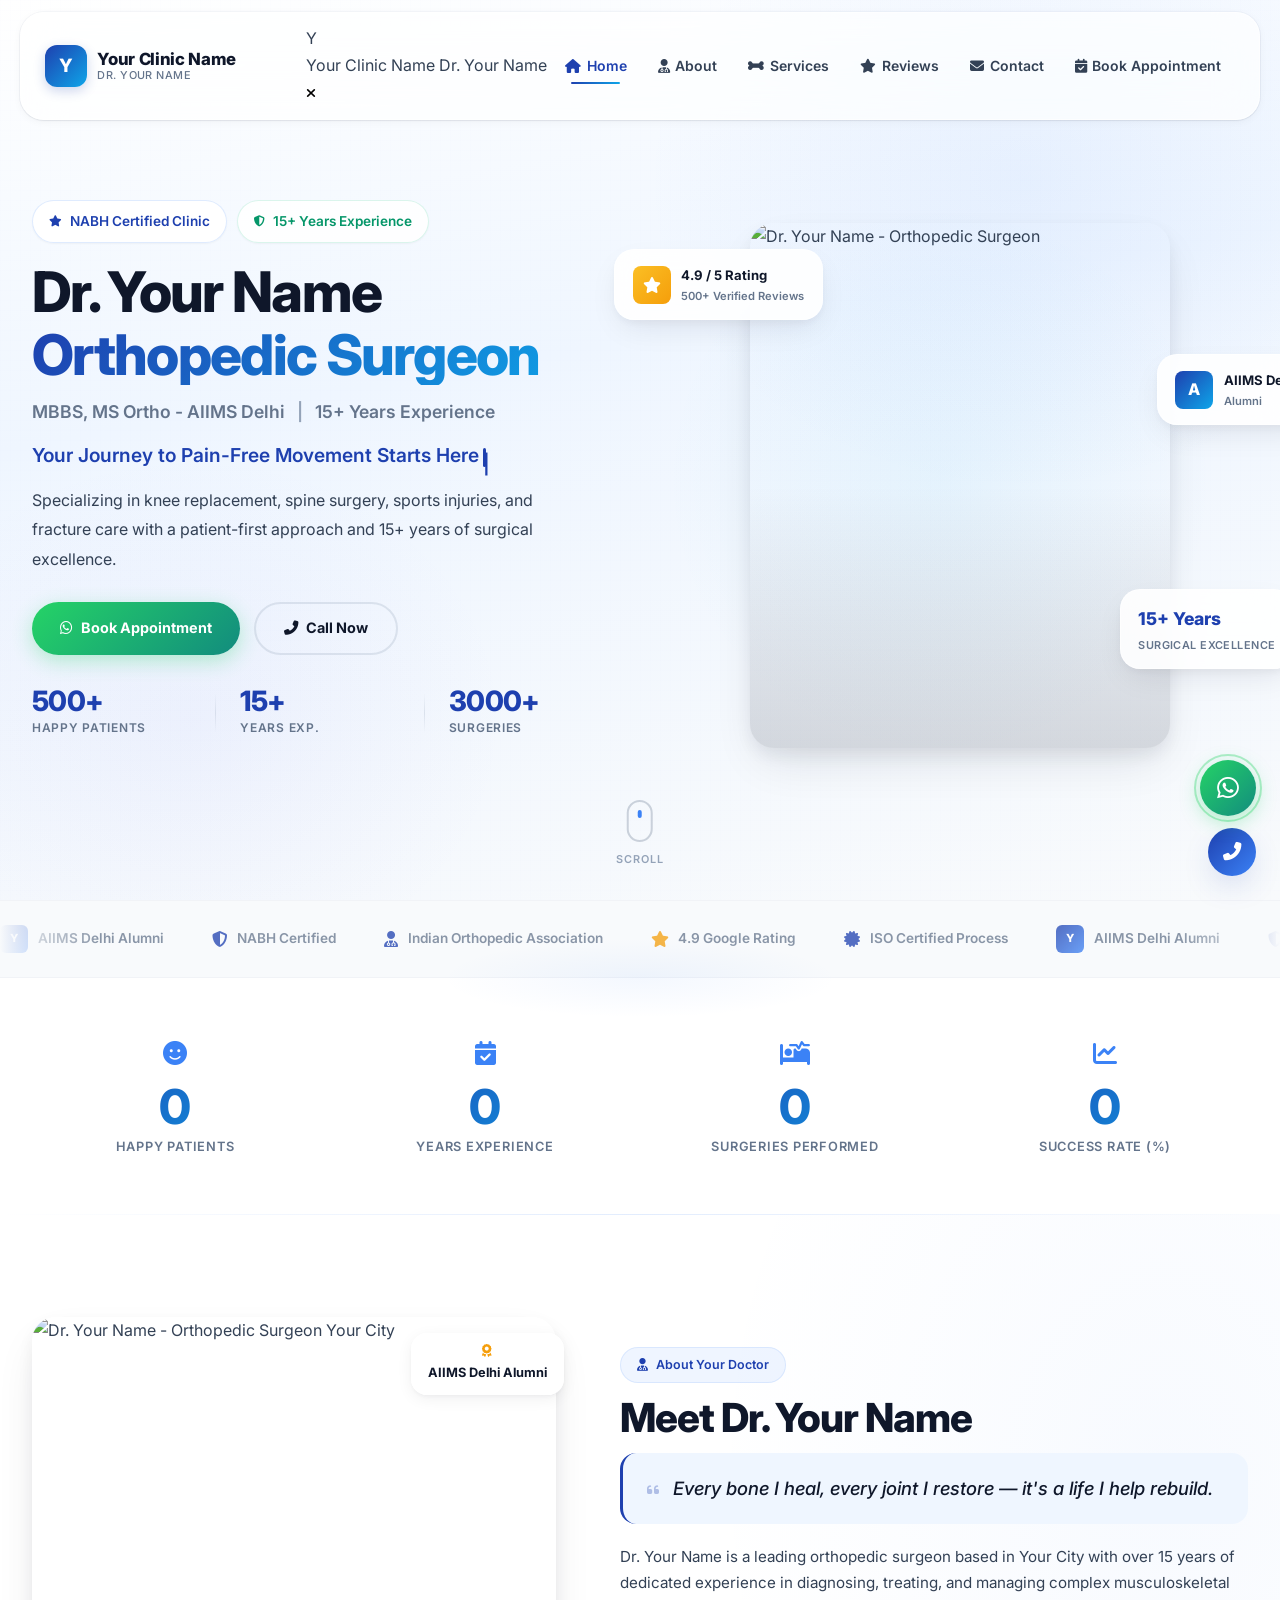
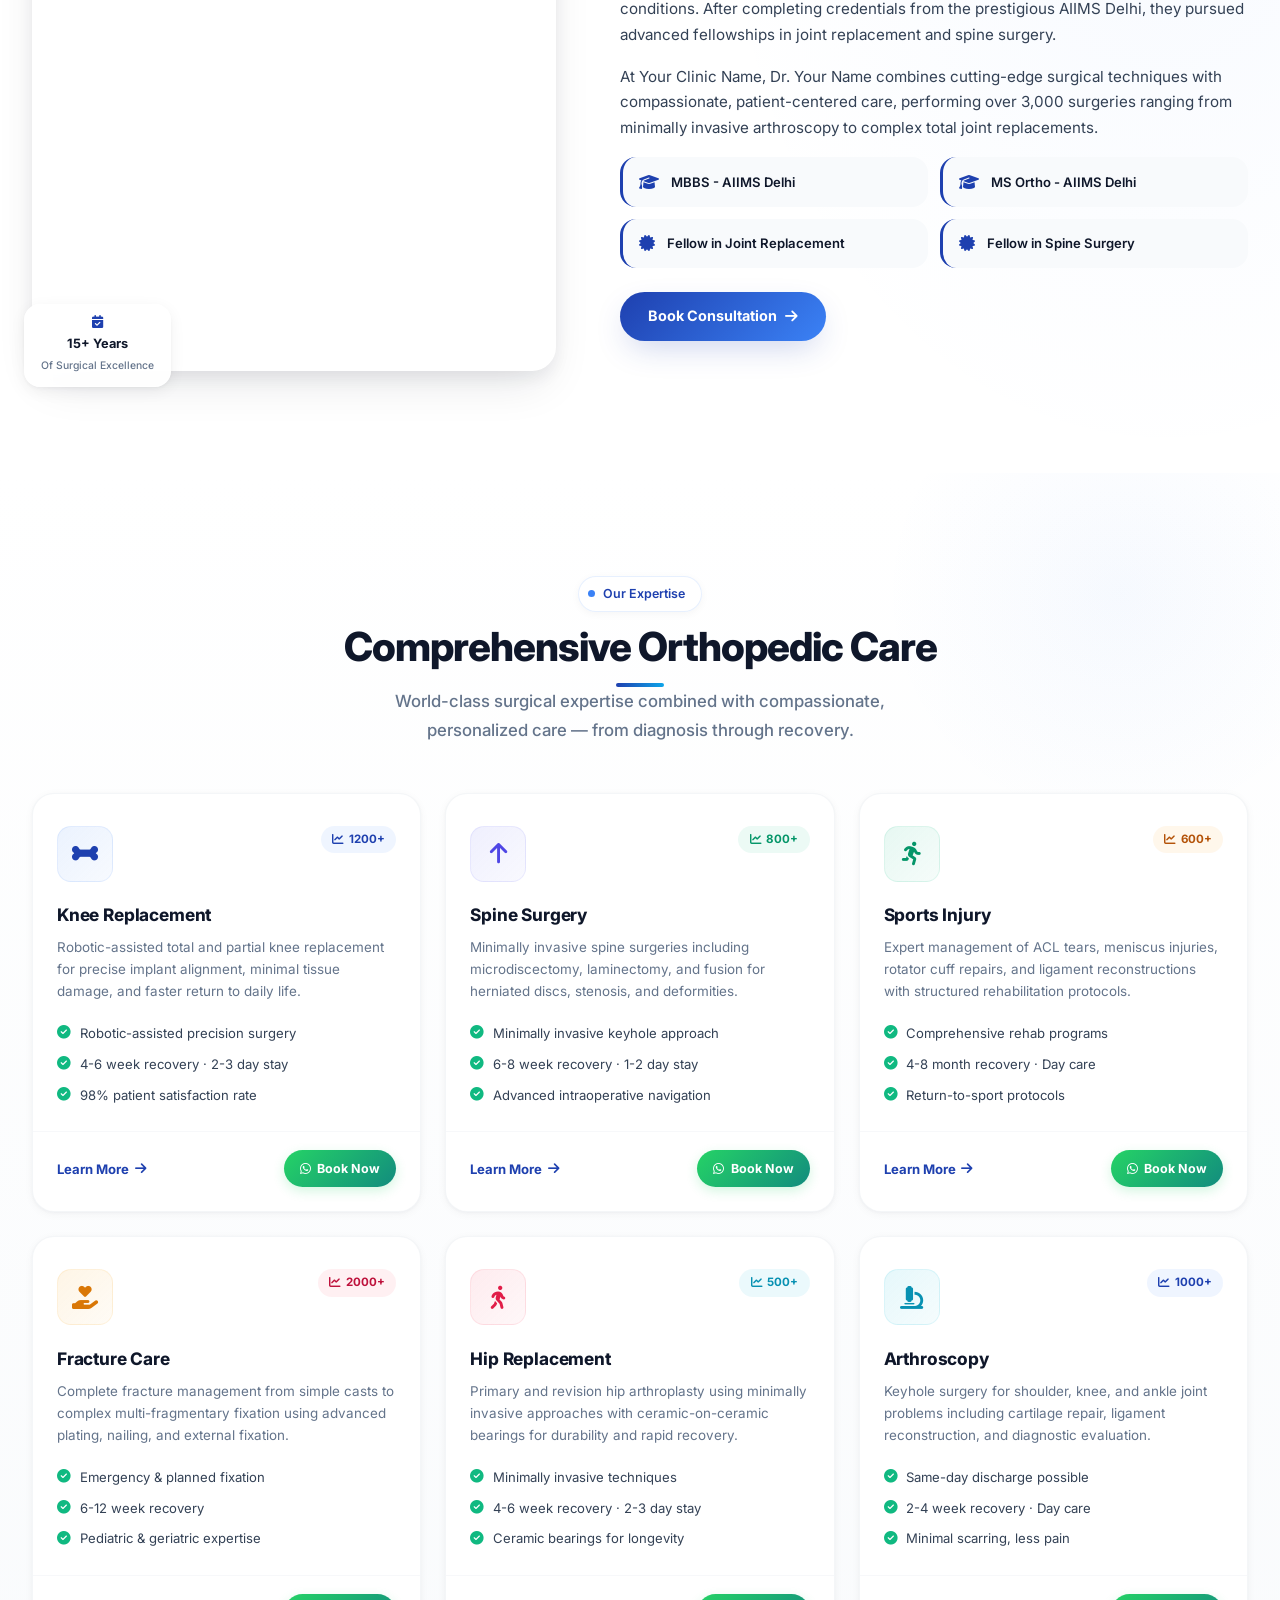
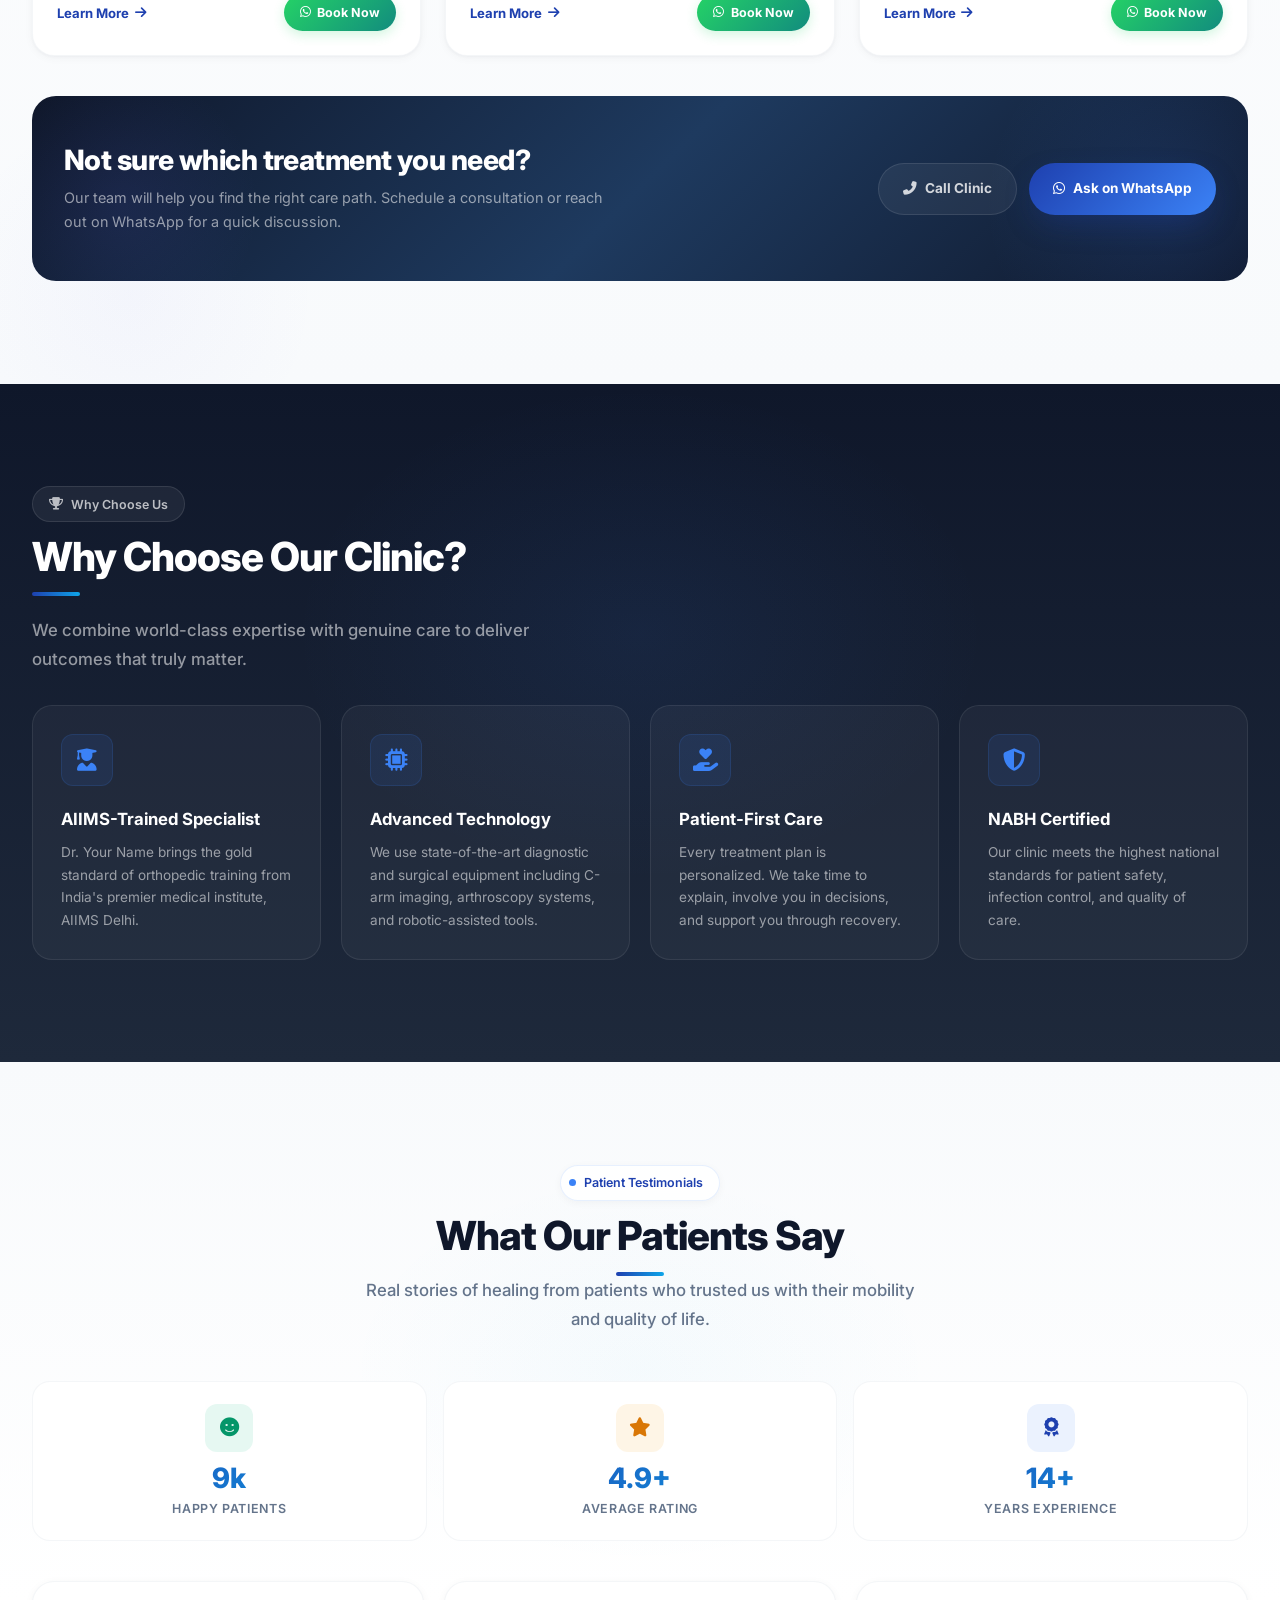
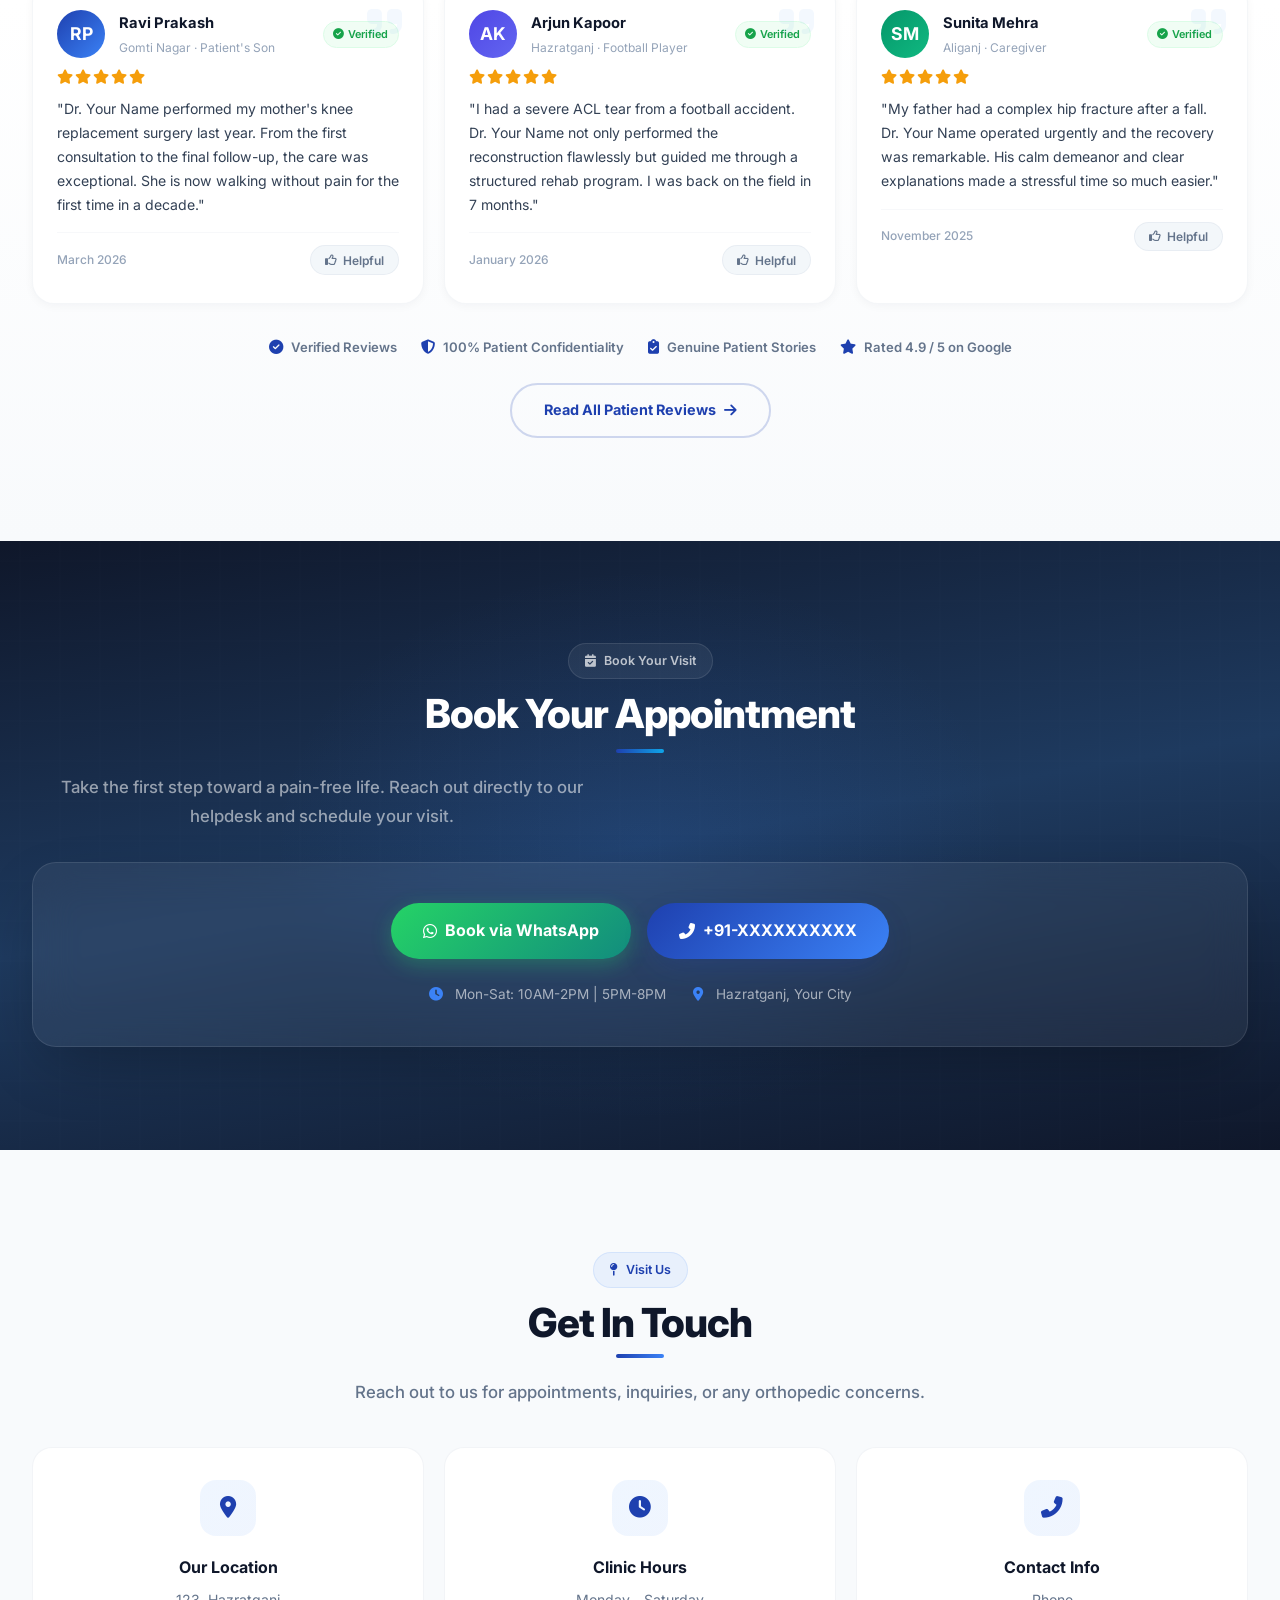
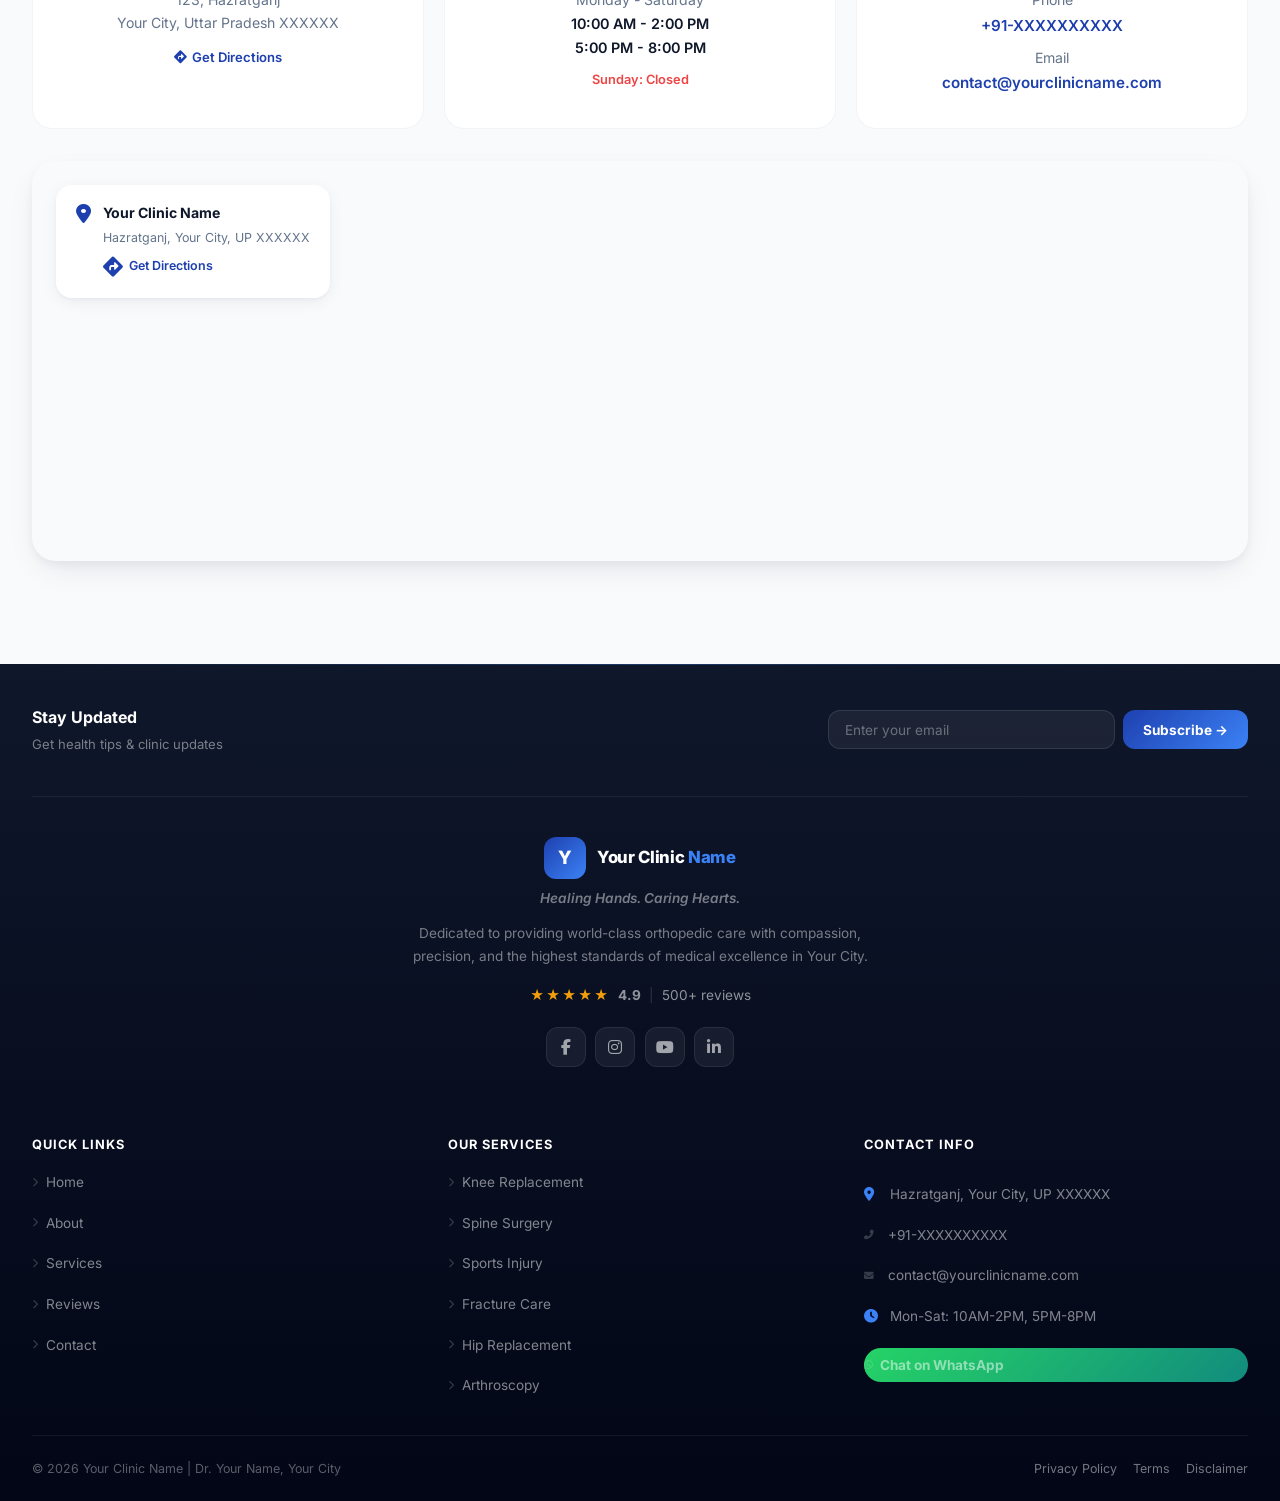
==== html/index.html @ daf0ebf7 "first commit" ====
<!DOCTYPE html>
<html lang="en">
<head>
  <meta charset="UTF-8">
  <meta name="viewport" content="width=device-width, initial-scale=1.0">
  <meta http-equiv="X-UA-Compatible" content="IE=edge">
  <title>Dr. Your Name - Best Orthopedic Surgeon in Your City | Your Clinic Name</title>
  <meta name="description" content="Dr. Your Name, 15+ years experienced Orthopedic Surgeon at Your Clinic Name, Your City. Expert in Knee Replacement, Spine Surgery, Sports Injury &amp; Fracture Care.">
  <meta name="keywords" content="orthopedic surgeon Your City, knee replacement Your City, spine surgery Your City, Dr. Your Name, Your Clinic Name, best orthopedic doctor Your City">
  <meta name="geo.region" content="IN">
  <meta name="geo.placename" content="Your City">
  <meta name="theme-color" content="#1e40af">
  <link rel="canonical" href="https://yourclinicname.com">

  <meta property="og:title" content="Dr. Your Name - Best Orthopedic Surgeon in Your City | Your Clinic Name">
  <meta property="og:description" content="Expert orthopedic care with 15+ years experience. Knee Replacement, Spine Surgery &amp; Sports Injury treatment.">
  <meta property="og:type" content="website">
  <meta property="og:url" content="https://yourclinicname.com">
  <meta property="og:site_name" content="Your Clinic Name">

  <!-- Fonts -->
  <link rel="preconnect" href="https://fonts.googleapis.com">
  <link rel="preconnect" href="https://fonts.gstatic.com" crossorigin>
  <link href="https://fonts.googleapis.com/css2?family=Inter:wght@300;400;500;600;700;800;900&family=Playfair+Display:ital,wght@0,400;0,500;0,600;0,700;1,400&display=swap" rel="stylesheet">

  <!-- Icons -->
  <link rel="stylesheet" href="https://cdnjs.cloudflare.com/ajax/libs/font-awesome/6.5.1/css/all.min.css">

  <!-- Stylesheets -->
  <link rel="stylesheet" href="../css/style.css">
  <link rel="stylesheet" href="../css/cta-bar.css">
  <link rel="stylesheet" href="../css/premium-sections.css">

  <!-- Structured Data -->
  <script type="application/ld+json">
  {
    "@context": "https://schema.org",
    "@type": "MedicalClinic",
    "name": "Your Clinic Name",
    "description": "Premium orthopedic care clinic in Your City specializing in knee replacement, spine surgery, sports injury, and fracture care.",
    "url": "https://yourclinicname.com",
    "telephone": "+91-XXXXXXXXXX",
    "email": "contact@yourclinicname.com",
    "address": {
      "@type": "PostalAddress",
      "streetAddress": "123, Hazratganj",
      "addressLocality": "Your City",
      "addressRegion": "Your State",
      "postalCode": "XXXXXX",
      "addressCountry": "IN"
    },
    "geo": {
      "@type": "GeoCoordinates",
      "latitude": 26.8467,
      "longitude": 80.9462
    },
    "openingHoursSpecification": [
      { "@type": "OpeningHoursSpecification", "dayOfWeek": ["Monday","Tuesday","Wednesday","Thursday","Friday","Saturday"], "opens": "10:00", "closes": "14:00" },
      { "@type": "OpeningHoursSpecification", "dayOfWeek": ["Monday","Tuesday","Wednesday","Thursday","Friday","Saturday"], "opens": "17:00", "closes": "20:00" }
    ],
    "medicalSpecialty": "Orthopedic",
    "founder": {
      "@type": "Person", "name": "Dr. Your Name", "honorificPrefix": "Dr.",
      "medicalSpecialty": "Orthopedic Surgery", "alumniOf": "AIIMS Delhi",
      "hasCredential": ["MBBS","MS Ortho"]
    },
    "aggregateRating": {
      "@type": "AggregateRating", "ratingValue": "4.9", "ratingCount": "500", "bestRating": "5"
    },
    "priceRange": "\u20b9\u20b9"
  }
  </script>
</head>
<body>

  <!-- Nav Overlay -->
  <div class="nav-overlay" id="navOverlay"></div>

  <!-- ===== NAVBAR ===== -->
  <nav class="navbar" id="navbar">
    <div class="navbar-inner">
      <a href="#hero" class="navbar-brand" id="navbar-brand">
        <div class="brand-icon">Y</div>
        <div class="brand-text">
          Your Clinic Name
          <span class="brand-subtitle">Dr. Your Name</span>
        </div>
      </a>

      <button class="nav-toggle" id="navToggle" type="button" aria-label="Toggle navigation" aria-controls="navLinks" aria-expanded="false">
        <span></span>
        <span></span>
        <span></span>
      </button>

      <ul class="nav-links" id="navLinks" aria-label="Primary navigation">
        <li class="nav-menu-header">
          <div class="nav-menu-brand">
            <div class="nav-menu-icon">Y</div>
            <div class="nav-menu-text">
              <span class="nav-menu-title">Your Clinic Name</span>
              <span class="nav-menu-subtitle">Dr. Your Name</span>
            </div>
          </div>
          <button class="nav-menu-close" aria-label="Close menu">
            <i class="fas fa-xmark"></i>
          </button>
        </li>
        <li><a href="#hero" class="nav-link active" id="nav-home"><i class="fas fa-house"></i> Home</a></li>
        <li><a href="#about" class="nav-link" id="nav-about"><i class="fas fa-user-md"></i> About</a></li>
        <li><a href="#services" class="nav-link" id="nav-services"><i class="fas fa-bone"></i> Services</a></li>
        <li><a href="#reviews" class="nav-link" id="nav-reviews"><i class="fas fa-star"></i> Reviews</a></li>
        <li><a href="#contact" class="nav-link" id="nav-contact"><i class="fas fa-envelope"></i> Contact</a></li>
        <li class="nav-menu-cta-wrap">
          <a href="#appointment" class="nav-cta" id="nav-book">
            <i class="fas fa-calendar-check"></i> Book Appointment
          </a>
        </li>
      </ul>
    </div>
  </nav>

  <!-- ===== HERO SECTION ===== -->
  <section class="hero" id="hero">
    <!-- Background Effects -->
    <div class="hero-bg-effects">
      <div class="hero-gradient-orb hero-gradient-orb-1"></div>
      <div class="hero-gradient-orb hero-gradient-orb-2"></div>
      <div class="hero-gradient-orb hero-gradient-orb-3"></div>
      <div class="hero-grid-pattern"></div>
    </div>

    <div class="container hero-container">
      <div class="hero-grid">
        <!-- Left Content -->
        <div class="hero-content">
          <div class="hero-badges">
            <div class="hero-badge" id="hero-badge-cert">
              <i class="fas fa-star"></i>
              <span>NABH Certified Clinic</span>
            </div>
            <div class="hero-badge hero-badge-green" id="hero-badge-exp">
              <i class="fas fa-shield-alt"></i>
              <span>15+ Years Experience</span>
            </div>
          </div>

          <h1 class="hero-title">
            Dr. Your Name
            <span class="hero-title-gradient">Orthopedic Surgeon</span>
          </h1>

          <p class="hero-credentials">MBBS, MS Ortho - AIIMS Delhi <span class="hero-sep">|</span> 15+ Years Experience</p>

          <p class="hero-tagline">
            <span id="typingText"></span><span class="cursor">|</span>
          </p>

          <p class="hero-description">
            Specializing in knee replacement, spine surgery, sports injuries, and fracture care with a patient-first approach and 15+ years of surgical excellence.
          </p>

          <div class="hero-buttons">
            <a href="https://wa.me/91XXXXXXXXXX?text=Hello%20Doctor%2C%20I%20want%20to%20book%20an%20appointment" target="_blank" rel="noopener" class="btn btn-whatsapp" id="hero-cta-whatsapp">
              <i class="fab fa-whatsapp"></i> Book Appointment
            </a>
            <a href="tel:+91XXXXXXXXXX" class="btn btn-outline" id="hero-cta-call">
              <i class="fas fa-phone-alt"></i> Call Now
            </a>
          </div>

          <div class="hero-stats">
            <div class="hero-stat">
              <div class="hero-stat-number">500+</div>
              <div class="hero-stat-label">Happy Patients</div>
            </div>
            <div class="hero-stat-divider"></div>
            <div class="hero-stat">
              <div class="hero-stat-number">15+</div>
              <div class="hero-stat-label">Years Exp.</div>
            </div>
            <div class="hero-stat-divider"></div>
            <div class="hero-stat">
              <div class="hero-stat-number">3000+</div>
              <div class="hero-stat-label">Surgeries</div>
            </div>
          </div>
        </div>

        <!-- Right Image -->
        <div class="hero-image">
          <!-- Floating Cards -->
          <div class="hero-float-card hero-float-rating animate-float-slow" style="animation-delay: -2s;">
            <div class="hero-float-icon hero-float-icon-amber">
              <i class="fas fa-star"></i>
            </div>
            <div>
              <div class="hero-float-title">4.9 / 5 Rating</div>
              <div class="hero-float-subtitle">500+ Verified Reviews</div>
            </div>
          </div>

          <div class="hero-float-card hero-float-experience animate-float-slow" style="animation-delay: -4s;">
            <div class="hero-float-exp-number">15+ Years</div>
            <div class="hero-float-exp-label">Surgical Excellence</div>
          </div>

          <div class="hero-float-card hero-float-alumni animate-float-slow" style="animation-delay: -6s;">
            <div class="hero-float-icon hero-float-icon-blue">A</div>
            <div>
              <div class="hero-float-title">AIIMS Delhi</div>
              <div class="hero-float-subtitle">Alumni</div>
            </div>
          </div>

          <!-- Doctor Image -->
          <div class="hero-image-frame">
            <img src="https://images.unsplash.com/photo-1559839734-2b71ea197ec2?w=450&h=600&fit=crop&crop=face&auto=format" alt="Dr. Your Name - Orthopedic Surgeon" loading="eager">
            <div class="hero-image-overlay"></div>
          </div>
        </div>
      </div>
    </div>

    <!-- Scroll Indicator -->
    <div class="scroll-indicator">
      <div class="scroll-mouse">
        <div class="scroll-wheel"></div>
      </div>
      <span>Scroll</span>
    </div>
  </section>

  <!-- ===== TRUST BAR ===== -->
  <section class="trust-bar">
    <div class="trust-marquee">
      <div class="trust-track">
        <div class="trust-item"><div class="trust-icon-box">Y</div><span>AIIMS Delhi Alumni</span></div>
        <div class="trust-item"><i class="fas fa-shield-alt trust-icon-blue"></i><span>NABH Certified</span></div>
        <div class="trust-item"><i class="fas fa-user-md trust-icon-blue"></i><span>Indian Orthopedic Association</span></div>
        <div class="trust-item"><i class="fas fa-star trust-icon-amber"></i><span>4.9 Google Rating</span></div>
        <div class="trust-item"><i class="fas fa-certificate trust-icon-blue"></i><span>ISO Certified Process</span></div>
        <!-- Duplicated for seamless loop -->
        <div class="trust-item"><div class="trust-icon-box">Y</div><span>AIIMS Delhi Alumni</span></div>
        <div class="trust-item"><i class="fas fa-shield-alt trust-icon-blue"></i><span>NABH Certified</span></div>
        <div class="trust-item"><i class="fas fa-user-md trust-icon-blue"></i><span>Indian Orthopedic Association</span></div>
        <div class="trust-item"><i class="fas fa-star trust-icon-amber"></i><span>4.9 Google Rating</span></div>
        <div class="trust-item"><i class="fas fa-certificate trust-icon-blue"></i><span>ISO Certified Process</span></div>
      </div>
    </div>
  </section>

  <!-- ===== STATS BAR ===== -->
  <section class="stats-bar">
    <div class="stats-bar-glow"></div>
    <div class="container stats-grid">
      <div class="stat-item" data-delay="0">
        <div class="stat-icon"><i class="fas fa-smile"></i></div>
        <div class="stat-number counter" data-target="500">0</div>
        <div class="stat-label">Happy Patients</div>
      </div>
      <div class="stat-item" data-delay="200">
        <div class="stat-icon"><i class="fas fa-calendar-check"></i></div>
        <div class="stat-number counter" data-target="15">0</div>
        <div class="stat-label">Years Experience</div>
      </div>
      <div class="stat-item" data-delay="400">
        <div class="stat-icon"><i class="fas fa-procedures"></i></div>
        <div class="stat-number counter" data-target="3000">0</div>
        <div class="stat-label">Surgeries Performed</div>
      </div>
      <div class="stat-item" data-delay="600">
        <div class="stat-icon"><i class="fas fa-chart-line"></i></div>
        <div class="stat-number counter" data-target="98">0</div>
        <div class="stat-label">Success Rate (%)</div>
      </div>
    </div>
  </section>

  <!-- ===== ABOUT ===== -->
  <section class="about" id="about">
    <div class="about-top-line"></div>
    <div class="container">
      <div class="about-grid">
        <div class="about-image">
          <div class="about-image-frame">
            <img src="https://images.unsplash.com/photo-1612349317150-e413f6a5b16d?w=450&h=560&fit=crop&crop=face&auto=format" alt="Dr. Your Name - Orthopedic Surgeon Your City" loading="lazy">
          </div>
          <div class="about-badge-years">
            <i class="fas fa-calendar-check"></i> 15+ Years
            <small>Of Surgical Excellence</small>
          </div>
          <div class="about-badge-alumni">
            <i class="fas fa-award"></i> AIIMS Delhi Alumni
          </div>
        </div>

        <div class="about-content">
          <span class="section-tag"><i class="fas fa-user-md"></i> About Your Doctor</span>
          <h2 class="section-title">Meet Dr. Your Name</h2>
          <p class="about-quote">
            <i class="fas fa-quote-left about-quote-icon"></i>
            Every bone I heal, every joint I restore — it's a life I help rebuild.
          </p>
          <p class="about-text">
            Dr. Your Name is a leading orthopedic surgeon based in Your City with over 15 years of dedicated experience in diagnosing, treating, and managing complex musculoskeletal conditions. After completing credentials from the prestigious AIIMS Delhi, they pursued advanced fellowships in joint replacement and spine surgery.
          </p>
          <p class="about-text">
            At Your Clinic Name, Dr. Your Name combines cutting-edge surgical techniques with compassionate, patient-centered care, performing over 3,000 surgeries ranging from minimally invasive arthroscopy to complex total joint replacements.
          </p>

          <div class="credential-grid">
            <div class="credential-card">
              <i class="fas fa-graduation-cap"></i> MBBS - AIIMS Delhi
            </div>
            <div class="credential-card">
              <i class="fas fa-graduation-cap"></i> MS Ortho - AIIMS Delhi
            </div>
            <div class="credential-card">
              <i class="fas fa-certificate"></i> Fellow in Joint Replacement
            </div>
            <div class="credential-card">
              <i class="fas fa-certificate"></i> Fellow in Spine Surgery
            </div>
          </div>

          <a href="#appointment" class="btn btn-primary" id="about-cta">
            Book Consultation <i class="fas fa-arrow-right"></i>
          </a>
        </div>
      </div>
    </div>
  </section>

  <!-- ===== SERVICES ===== -->
  <section class="section-services" id="services">
    <div class="container">
      <div class="section-header">
        <span class="premium-badge">
          <span class="premium-badge-dot"></span>
          <span>Our Expertise</span>
        </span>
        <h2 class="section-title">Comprehensive Orthopedic Care</h2>
        <div class="premium-heading-decor-center"></div>
        <p class="section-subtitle">World-class surgical expertise combined with compassionate, personalized care — from diagnosis through recovery.</p>
      </div>

      <div class="services-grid">

        <!-- Card 1: Knee Replacement -->
        <div class="service-card-premium" id="service-knee">
          <div class="service-card-top">
            <div class="service-icon-wrap gradient-blue">
              <i class="fas fa-bone"></i>
            </div>
            <span class="service-count-badge blue"><i class="fas fa-chart-line"></i> 1200+</span>
          </div>
          <h3 class="service-card-title">Knee Replacement</h3>
          <p class="service-card-desc">Robotic-assisted total and partial knee replacement for precise implant alignment, minimal tissue damage, and faster return to daily life.</p>
          <ul class="service-features">
            <li><i class="fas fa-check-circle"></i> Robotic-assisted precision surgery</li>
            <li><i class="fas fa-check-circle"></i> 4-6 week recovery · 2-3 day stay</li>
            <li><i class="fas fa-check-circle"></i> 98% patient satisfaction rate</li>
          </ul>
          <div class="service-card-actions">
            <a href="#appointment" class="service-learn-more">Learn More <i class="fas fa-arrow-right"></i></a>
            <a href="https://wa.me/91XXXXXXXXXX?text=Hello%20Doctor%2C%20I%20want%20to%20know%20about%20Knee%20Replacement" target="_blank" rel="noopener" class="service-cta"><i class="fab fa-whatsapp"></i> Book Now</a>
          </div>
        </div>

        <!-- Card 2: Spine Surgery -->
        <div class="service-card-premium" id="service-spine">
          <div class="service-card-top">
            <div class="service-icon-wrap gradient-indigo">
              <i class="fas fa-arrow-up"></i>
            </div>
            <span class="service-count-badge emerald"><i class="fas fa-chart-line"></i> 800+</span>
          </div>
          <h3 class="service-card-title">Spine Surgery</h3>
          <p class="service-card-desc">Minimally invasive spine surgeries including microdiscectomy, laminectomy, and fusion for herniated discs, stenosis, and deformities.</p>
          <ul class="service-features">
            <li><i class="fas fa-check-circle"></i> Minimally invasive keyhole approach</li>
            <li><i class="fas fa-check-circle"></i> 6-8 week recovery · 1-2 day stay</li>
            <li><i class="fas fa-check-circle"></i> Advanced intraoperative navigation</li>
          </ul>
          <div class="service-card-actions">
            <a href="#appointment" class="service-learn-more">Learn More <i class="fas fa-arrow-right"></i></a>
            <a href="https://wa.me/91XXXXXXXXXX?text=Hello%20Doctor%2C%20I%20want%20to%20know%20about%20Spine%20Surgery" target="_blank" rel="noopener" class="service-cta"><i class="fab fa-whatsapp"></i> Book Now</a>
          </div>
        </div>

        <!-- Card 3: Sports Injury -->
        <div class="service-card-premium" id="service-sports">
          <div class="service-card-top">
            <div class="service-icon-wrap gradient-emerald">
              <i class="fas fa-running"></i>
            </div>
            <span class="service-count-badge amber"><i class="fas fa-chart-line"></i> 600+</span>
          </div>
          <h3 class="service-card-title">Sports Injury</h3>
          <p class="service-card-desc">Expert management of ACL tears, meniscus injuries, rotator cuff repairs, and ligament reconstructions with structured rehabilitation protocols.</p>
          <ul class="service-features">
            <li><i class="fas fa-check-circle"></i> Comprehensive rehab programs</li>
            <li><i class="fas fa-check-circle"></i> 4-8 month recovery · Day care</li>
            <li><i class="fas fa-check-circle"></i> Return-to-sport protocols</li>
          </ul>
          <div class="service-card-actions">
            <a href="#appointment" class="service-learn-more">Learn More <i class="fas fa-arrow-right"></i></a>
            <a href="https://wa.me/91XXXXXXXXXX?text=Hello%20Doctor%2C%20I%20want%20to%20know%20about%20Sports%20Injury%20treatment" target="_blank" rel="noopener" class="service-cta"><i class="fab fa-whatsapp"></i> Book Now</a>
          </div>
        </div>

        <!-- Card 4: Fracture Care -->
        <div class="service-card-premium" id="service-fracture">
          <div class="service-card-top">
            <div class="service-icon-wrap gradient-amber">
              <i class="fas fa-hand-holding-heart"></i>
            </div>
            <span class="service-count-badge rose"><i class="fas fa-chart-line"></i> 2000+</span>
          </div>
          <h3 class="service-card-title">Fracture Care</h3>
          <p class="service-card-desc">Complete fracture management from simple casts to complex multi-fragmentary fixation using advanced plating, nailing, and external fixation.</p>
          <ul class="service-features">
            <li><i class="fas fa-check-circle"></i> Emergency &amp; planned fixation</li>
            <li><i class="fas fa-check-circle"></i> 6-12 week recovery</li>
            <li><i class="fas fa-check-circle"></i> Pediatric &amp; geriatric expertise</li>
          </ul>
          <div class="service-card-actions">
            <a href="#appointment" class="service-learn-more">Learn More <i class="fas fa-arrow-right"></i></a>
            <a href="https://wa.me/91XXXXXXXXXX?text=Hello%20Doctor%2C%20I%20have%20a%20fracture%20and%20need%20consultation" target="_blank" rel="noopener" class="service-cta"><i class="fab fa-whatsapp"></i> Book Now</a>
          </div>
        </div>

        <!-- Card 5: Hip Replacement -->
        <div class="service-card-premium" id="service-hip">
          <div class="service-card-top">
            <div class="service-icon-wrap gradient-rose">
              <i class="fas fa-walking"></i>
            </div>
            <span class="service-count-badge cyan"><i class="fas fa-chart-line"></i> 500+</span>
          </div>
          <h3 class="service-card-title">Hip Replacement</h3>
          <p class="service-card-desc">Primary and revision hip arthroplasty using minimally invasive approaches with ceramic-on-ceramic bearings for durability and rapid recovery.</p>
          <ul class="service-features">
            <li><i class="fas fa-check-circle"></i> Minimally invasive techniques</li>
            <li><i class="fas fa-check-circle"></i> 4-6 week recovery · 2-3 day stay</li>
            <li><i class="fas fa-check-circle"></i> Ceramic bearings for longevity</li>
          </ul>
          <div class="service-card-actions">
            <a href="#appointment" class="service-learn-more">Learn More <i class="fas fa-arrow-right"></i></a>
            <a href="https://wa.me/91XXXXXXXXXX?text=Hello%20Doctor%2C%20I%20want%20to%20know%20about%20Hip%20Replacement" target="_blank" rel="noopener" class="service-cta"><i class="fab fa-whatsapp"></i> Book Now</a>
          </div>
        </div>

        <!-- Card 6: Arthroscopy -->
        <div class="service-card-premium" id="service-arthroscopy">
          <div class="service-card-top">
            <div class="service-icon-wrap gradient-cyan">
              <i class="fas fa-microscope"></i>
            </div>
            <span class="service-count-badge blue"><i class="fas fa-chart-line"></i> 1000+</span>
          </div>
          <h3 class="service-card-title">Arthroscopy</h3>
          <p class="service-card-desc">Keyhole surgery for shoulder, knee, and ankle joint problems including cartilage repair, ligament reconstruction, and diagnostic evaluation.</p>
          <ul class="service-features">
            <li><i class="fas fa-check-circle"></i> Same-day discharge possible</li>
            <li><i class="fas fa-check-circle"></i> 2-4 week recovery · Day care</li>
            <li><i class="fas fa-check-circle"></i> Minimal scarring, less pain</li>
          </ul>
          <div class="service-card-actions">
            <a href="#appointment" class="service-learn-more">Learn More <i class="fas fa-arrow-right"></i></a>
            <a href="https://wa.me/91XXXXXXXXXX?text=Hello%20Doctor%2C%20I%20want%20to%20know%20about%20Arthroscopy" target="_blank" rel="noopener" class="service-cta"><i class="fab fa-whatsapp"></i> Book Now</a>
          </div>
        </div>
      </div>

      <!-- CTA Banner -->
      <div class="services-cta-banner">
        <div class="cta-banner-inner">
          <div class="cta-banner-text">
            <h3>Not sure which treatment you need?</h3>
            <p>Our team will help you find the right care path. Schedule a consultation or reach out on WhatsApp for a quick discussion.</p>
          </div>
          <div class="cta-banner-btns">
            <a href="tel:+91XXXXXXXXXX" class="cta-banner-btn secondary"><i class="fas fa-phone-alt"></i> Call Clinic</a>
            <a href="https://wa.me/91XXXXXXXXXX?text=Hello%20Doctor%2C%20I%20need%20help%20choosing%20the%20right%20orthopedic%20treatment" target="_blank" rel="noopener" class="cta-banner-btn primary"><i class="fab fa-whatsapp"></i> Ask on WhatsApp</a>
          </div>
        </div>
      </div>
    </div>
  </section>

  <!-- ===== WHY CHOOSE US ===== -->
  <section class="why-choose" id="why-choose">
    <div class="why-choose-bg-1"></div>
    <div class="why-choose-bg-2"></div>
    <div class="container why-choose-container">
      <span class="section-tag section-tag-dark"><i class="fas fa-trophy"></i> Why Choose Us</span>
      <h2 class="section-title section-title-white">Why Choose Our Clinic?</h2>
      <div class="section-divider"></div>
      <p class="section-subtitle section-subtitle-muted">We combine world-class expertise with genuine care to deliver outcomes that truly matter.</p>

      <div class="why-grid">
        <div class="why-card">
          <div class="why-card-icon"><i class="fas fa-user-graduate"></i></div>
          <h3 class="why-card-title">AIIMS-Trained Specialist</h3>
          <p class="why-card-text">Dr. Your Name brings the gold standard of orthopedic training from India's premier medical institute, AIIMS Delhi.</p>
        </div>
        <div class="why-card">
          <div class="why-card-icon"><i class="fas fa-microchip"></i></div>
          <h3 class="why-card-title">Advanced Technology</h3>
          <p class="why-card-text">We use state-of-the-art diagnostic and surgical equipment including C-arm imaging, arthroscopy systems, and robotic-assisted tools.</p>
        </div>
        <div class="why-card">
          <div class="why-card-icon"><i class="fas fa-hand-holding-heart"></i></div>
          <h3 class="why-card-title">Patient-First Care</h3>
          <p class="why-card-text">Every treatment plan is personalized. We take time to explain, involve you in decisions, and support you through recovery.</p>
        </div>
        <div class="why-card">
          <div class="why-card-icon"><i class="fas fa-shield-alt"></i></div>
          <h3 class="why-card-title">NABH Certified</h3>
          <p class="why-card-text">Our clinic meets the highest national standards for patient safety, infection control, and quality of care.</p>
        </div>
      </div>
    </div>
  </section>

  <!-- ===== REVIEWS / TESTIMONIALS ===== -->
  <section class="section-reviews" id="reviews">
    <div class="container">
      <div class="section-header">
        <span class="premium-badge">
          <span class="premium-badge-dot"></span>
          <span>Patient Testimonials</span>
        </span>
        <h2 class="section-title">What Our Patients Say</h2>
        <div class="premium-heading-decor-center"></div>
        <p class="section-subtitle">Real stories of healing from patients who trusted us with their mobility and quality of life.</p>
      </div>

      <!-- Stats Row -->
      <div class="review-stats-grid">
        <div class="review-stat-card">
          <div class="review-stat-icon emerald"><i class="fas fa-smile"></i></div>
          <div class="review-stat-number" data-target="10k">0</div>
          <div class="review-stat-label">Happy Patients</div>
        </div>
        <div class="review-stat-card">
          <div class="review-stat-icon amber"><i class="fas fa-star"></i></div>
          <div class="review-stat-number" data-target="4.9+">0</div>
          <div class="review-stat-label">Average Rating</div>
        </div>
        <div class="review-stat-card">
          <div class="review-stat-icon blue"><i class="fas fa-award"></i></div>
          <div class="review-stat-number" data-target="15+">0</div>
          <div class="review-stat-label">Years Experience</div>
        </div>
      </div>

      <!-- Review Cards Grid -->
      <div class="reviews-premium-grid reviews-premium-grid-scroll">

        <!-- Review 1 -->
        <div class="review-card-premium">
          <i class="fas fa-quote-right review-quote-icon"></i>
          <div class="review-card-header">
            <div class="review-avatar blue">RP</div>
            <div class="review-author-info">
              <div class="review-author-name">Ravi Prakash</div>
              <div class="review-author-location">Gomti Nagar · Patient's Son</div>
            </div>
            <span class="review-verified-badge"><i class="fas fa-check-circle"></i> Verified</span>
          </div>
          <div class="review-stars"><i class="fas fa-star"></i><i class="fas fa-star"></i><i class="fas fa-star"></i><i class="fas fa-star"></i><i class="fas fa-star"></i></div>
          <p class="review-text">"Dr. Your Name performed my mother's knee replacement surgery last year. From the first consultation to the final follow-up, the care was exceptional. She is now walking without pain for the first time in a decade."</p>
          <div class="review-card-footer">
            <span class="review-date">March 2026</span>
            <button class="review-helpful-btn" type="button"><i class="far fa-thumbs-up"></i> Helpful</button>
          </div>
        </div>

        <!-- Review 2 -->
        <div class="review-card-premium">
          <i class="fas fa-quote-right review-quote-icon"></i>
          <div class="review-card-header">
            <div class="review-avatar indigo">AK</div>
            <div class="review-author-info">
              <div class="review-author-name">Arjun Kapoor</div>
              <div class="review-author-location">Hazratganj · Football Player</div>
            </div>
            <span class="review-verified-badge"><i class="fas fa-check-circle"></i> Verified</span>
          </div>
          <div class="review-stars"><i class="fas fa-star"></i><i class="fas fa-star"></i><i class="fas fa-star"></i><i class="fas fa-star"></i><i class="fas fa-star"></i></div>
          <p class="review-text">"I had a severe ACL tear from a football accident. Dr. Your Name not only performed the reconstruction flawlessly but guided me through a structured rehab program. I was back on the field in 7 months."</p>
          <div class="review-card-footer">
            <span class="review-date">January 2026</span>
            <button class="review-helpful-btn" type="button"><i class="far fa-thumbs-up"></i> Helpful</button>
          </div>
        </div>

        <!-- Review 3 -->
        <div class="review-card-premium">
          <i class="fas fa-quote-right review-quote-icon"></i>
          <div class="review-card-header">
            <div class="review-avatar emerald">SM</div>
            <div class="review-author-info">
              <div class="review-author-name">Sunita Mehra</div>
              <div class="review-author-location">Aliganj · Caregiver</div>
            </div>
            <span class="review-verified-badge"><i class="fas fa-check-circle"></i> Verified</span>
          </div>
          <div class="review-stars"><i class="fas fa-star"></i><i class="fas fa-star"></i><i class="fas fa-star"></i><i class="fas fa-star"></i><i class="fas fa-star"></i></div>
          <p class="review-text">"My father had a complex hip fracture after a fall. Dr. Your Name operated urgently and the recovery was remarkable. His calm demeanor and clear explanations made a stressful time so much easier."</p>
          <div class="review-card-footer">
            <span class="review-date">November 2025</span>
            <button class="review-helpful-btn" type="button"><i class="far fa-thumbs-up"></i> Helpful</button>
          </div>
        </div>
      </div>

      <!-- Carousel Dots (mobile) -->
      <div class="review-dots" aria-label="Review carousel navigation">
        <button class="review-dot active" type="button" data-index="0" aria-label="Review 1"></button>
        <button class="review-dot" type="button" data-index="1" aria-label="Review 2"></button>
        <button class="review-dot" type="button" data-index="2" aria-label="Review 3"></button>
      </div>

      <!-- Trust Indicators -->
      <div class="review-trust-row">
        <span class="review-trust-item"><i class="fas fa-check-circle"></i> Verified Reviews</span>
        <span class="review-trust-item"><i class="fas fa-shield-alt"></i> 100% Patient Confidentiality</span>
        <span class="review-trust-item"><i class="fas fa-clipboard-check"></i> Genuine Patient Stories</span>
        <span class="review-trust-item"><i class="fas fa-star"></i> Rated 4.9 / 5 on Google</span>
      </div>

      <!-- CTA -->
      <div class="reviews-cta-wrap">
        <a href="reviews.html" class="reviews-cta-btn" id="reviews-cta">
          Read All Patient Reviews <i class="fas fa-arrow-right"></i>
        </a>
      </div>
    </div>
  </section>

  <!-- ===== APPOINTMENT ===== -->
  <section class="appointment" id="appointment">
    <div class="appointment-pattern"></div>
    <div class="appointment-glow"></div>
    <div class="container appointment-container">
      <div class="appointment-header">
        <span class="section-tag section-tag-dark"><i class="fas fa-calendar-check"></i> Book Your Visit</span>
        <h2 class="section-title section-title-white">Book Your Appointment</h2>
        <div class="section-divider"></div>
        <p class="section-subtitle section-subtitle-muted">Take the first step toward a pain-free life. Reach out directly to our helpdesk and schedule your visit.</p>
      </div>

      <div class="appointment-card">
        <div class="appointment-buttons">
          <a href="https://wa.me/91XXXXXXXXXX?text=Hello%20Doctor%2C%20I%20want%20to%20book%20an%20appointment" target="_blank" rel="noopener" class="btn btn-whatsapp btn-lg" id="appt-whatsapp">
            <i class="fab fa-whatsapp"></i> Book via WhatsApp
          </a>
          <a href="tel:+91XXXXXXXXXX" class="btn btn-primary btn-lg" id="appt-call">
            <i class="fas fa-phone-alt"></i> +91-XXXXXXXXXX
          </a>
        </div>
        <div class="appointment-info">
          <span><i class="fas fa-clock"></i> Mon-Sat: 10AM-2PM | 5PM-8PM</span>
          <span><i class="fas fa-map-marker-alt"></i> Hazratganj, Your City</span>
        </div>
      </div>
    </div>
  </section>

  <!-- ===== CONTACT ===== -->
  <section class="contact" id="contact">
    <div class="container">
      <div class="section-header">
        <span class="section-tag"><i class="fas fa-map-pin"></i> Visit Us</span>
        <h2 class="section-title">Get In Touch</h2>
        <div class="section-divider section-divider-blue"></div>
        <p class="section-subtitle">Reach out to us for appointments, inquiries, or any orthopedic concerns.</p>
      </div>

      <div class="contact-grid">
        <div class="contact-card" id="contact-location">
          <div class="contact-card-icon"><i class="fas fa-map-marker-alt"></i></div>
          <h3 class="contact-card-title">Our Location</h3>
          <p class="contact-card-text">123, Hazratganj<br>Your City, Uttar Pradesh XXXXXX</p>
          <a href="https://www.google.com/maps/dir//Hazratganj,+Your+City" target="_blank" rel="noopener" class="contact-card-link"><i class="fas fa-directions"></i> Get Directions</a>
        </div>
        <div class="contact-card" id="contact-hours">
          <div class="contact-card-icon"><i class="fas fa-clock"></i></div>
          <h3 class="contact-card-title">Clinic Hours</h3>
          <p class="contact-card-text">Monday - Saturday</p>
          <p class="contact-card-hours">10:00 AM - 2:00 PM</p>
          <p class="contact-card-hours">5:00 PM - 8:00 PM</p>
          <p class="contact-card-closed">Sunday: Closed</p>
        </div>
        <div class="contact-card" id="contact-info">
          <div class="contact-card-icon"><i class="fas fa-phone-alt"></i></div>
          <h3 class="contact-card-title">Contact Info</h3>
          <p class="contact-card-text">Phone</p>
          <a href="tel:+91XXXXXXXXXX" class="contact-card-link-main">+91-XXXXXXXXXX</a>
          <p class="contact-card-text" style="margin-top: 8px;">Email</p>
          <a href="mailto:contact@yourclinicname.com" class="contact-card-link-main">contact@yourclinicname.com</a>
        </div>
      </div>

      <div class="contact-map-wrap">
        <iframe src="https://www.google.com/maps/embed?pb=!1m18!1m12!1m3!1d3559.6!2d80.9462!3d26.8467!2m3!1f0!2f0!3f0!3m2!1i1024!2i768!4f13.1!3m3!1m2!1s0x399bfd5b2b5b2b5b%3A0x5b2b5b2b5b2b5b2b!2sHazratganj%2C%20Lucknow%2C%20Uttar%20Pradesh!5e0!3m2!1sen!2sin" width="100%" height="400" style="border:0;" allowfullscreen="" loading="lazy" referrerpolicy="no-referrer-when-downgrade" title="Your Clinic Name Location"></iframe>
        <div class="contact-map-overlay">
          <div class="contact-map-info">
            <i class="fas fa-map-marker-alt"></i>
            <div>
              <div class="contact-map-name">Your Clinic Name</div>
              <div class="contact-map-address">Hazratganj, Your City, UP XXXXXX</div>
              <a href="https://www.google.com/maps/dir//Hazratganj,+Your+City" target="_blank" rel="noopener" class="contact-map-link"><i class="fas fa-directions"></i> Get Directions</a>
            </div>
          </div>
        </div>
      </div>
    </div>
  </section>

  <!-- ===== FOOTER ===== -->
  <footer class="footer">
    <div class="footer-top-line"></div>
    <div class="container">
      <!-- Newsletter -->
      <div class="newsletter-block">
        <div class="newsletter-inner">
          <div class="newsletter-text">
            <h4>Stay Updated</h4>
            <p>Get health tips &amp; clinic updates</p>
          </div>
          <form class="newsletter-form" id="newsletterForm">
            <input type="email" placeholder="Enter your email" required aria-label="Email for newsletter">
            <button type="submit" class="newsletter-btn">Subscribe &rarr;</button>
          </form>
        </div>
      </div>

      <!-- Brand Center -->
      <div class="footer-brand">
        <a href="#hero" class="footer-logo">
          <div class="footer-logo-icon">Y</div>
          <span class="footer-logo-text">Your Clinic <span>Name</span></span>
        </a>
        <div class="footer-tagline">Healing Hands. Caring Hearts.</div>
        <p class="footer-desc">Dedicated to providing world-class orthopedic care with compassion, precision, and the highest standards of medical excellence in Your City.</p>
        <div class="footer-rating">
          <span class="footer-stars">★★★★★</span>
          <span><strong>4.9</strong> <span class="footer-rating-sep">|</span> 500+ reviews</span>
        </div>
        <div class="footer-social">
          <a href="#" aria-label="Facebook"><i class="fab fa-facebook-f"></i></a>
          <a href="#" aria-label="Instagram"><i class="fab fa-instagram"></i></a>
          <a href="#" aria-label="YouTube"><i class="fab fa-youtube"></i></a>
          <a href="#" aria-label="LinkedIn"><i class="fab fa-linkedin-in"></i></a>
        </div>
      </div>

      <!-- Footer Links -->
      <div class="footer-links-grid">
        <div class="accordion-item">
          <button class="accordion-header" aria-expanded="false">
            <span>Quick Links</span>
            <i class="fas fa-chevron-down"></i>
          </button>
          <div class="accordion-content">
            <div class="accordion-body">
              <a href="#hero"><i class="fas fa-chevron-right"></i> Home</a>
              <a href="#about"><i class="fas fa-chevron-right"></i> About</a>
              <a href="#services"><i class="fas fa-chevron-right"></i> Services</a>
              <a href="#reviews"><i class="fas fa-chevron-right"></i> Reviews</a>
              <a href="#contact"><i class="fas fa-chevron-right"></i> Contact</a>
            </div>
          </div>
        </div>
        <div class="accordion-item">
          <button class="accordion-header" aria-expanded="false">
            <span>Our Services</span>
            <i class="fas fa-chevron-down"></i>
          </button>
          <div class="accordion-content">
            <div class="accordion-body">
              <a href="#services"><i class="fas fa-chevron-right"></i> Knee Replacement</a>
              <a href="#services"><i class="fas fa-chevron-right"></i> Spine Surgery</a>
              <a href="#services"><i class="fas fa-chevron-right"></i> Sports Injury</a>
              <a href="#services"><i class="fas fa-chevron-right"></i> Fracture Care</a>
              <a href="#services"><i class="fas fa-chevron-right"></i> Hip Replacement</a>
              <a href="#services"><i class="fas fa-chevron-right"></i> Arthroscopy</a>
            </div>
          </div>
        </div>
        <div class="accordion-item accordion-item-wide">
          <button class="accordion-header" aria-expanded="true">
            <span>Contact Info</span>
            <i class="fas fa-chevron-down"></i>
          </button>
          <div class="accordion-content expanded-on-mobile">
            <div class="accordion-body">
              <div class="footer-contact-item"><i class="fas fa-map-marker-alt"></i> Hazratganj, Your City, UP XXXXXX</div>
              <a href="tel:+91XXXXXXXXXX" class="footer-contact-item"><i class="fas fa-phone-alt"></i> +91-XXXXXXXXXX</a>
              <a href="mailto:contact@yourclinicname.com" class="footer-contact-item"><i class="fas fa-envelope"></i> contact@yourclinicname.com</a>
              <div class="footer-contact-item"><i class="fas fa-clock"></i> Mon-Sat: 10AM-2PM, 5PM-8PM</div>
              <a href="https://wa.me/91XXXXXXXXXX?text=Hello%20Doctor%2C%20I%20want%20to%20book%20an%20appointment" target="_blank" rel="noopener" class="footer-whatsapp-btn">
                <i class="fab fa-whatsapp"></i> Chat on WhatsApp
              </a>
            </div>
          </div>
        </div>
      </div>

      <!-- Copyright -->
      <div class="footer-bottom">
        <span>&copy; 2026 Your Clinic Name | Dr. Your Name, Your City</span>
        <div class="footer-bottom-links">
          <a href="#">Privacy Policy</a>
          <a href="#">Terms</a>
          <a href="#">Disclaimer</a>
        </div>
      </div>
    </div>
  </footer>

  <!-- ===== FLOATING ACTION BUTTONS (Desktop) ===== -->
  <div class="floating-actions" id="floatingActions">
    <a href="https://wa.me/91XXXXXXXXXX?text=Hello%20Doctor%2C%20I%20want%20to%20book%20an%20appointment" target="_blank" rel="noopener" class="floating-whatsapp" aria-label="Chat on WhatsApp">
      <i class="fab fa-whatsapp"></i>
    </a>
    <a href="tel:+91XXXXXXXXXX" class="floating-call" aria-label="Call Us">
      <i class="fas fa-phone-alt"></i>
    </a>
  </div>

  <!-- ===== BACK TO TOP ===== -->
  <button class="back-to-top" id="backToTop" aria-label="Back to top">
    <i class="fas fa-chevron-up"></i>
  </button>

  <!-- ===== MOBILE STICKY CTA BAR ===== -->
  <div class="cta-bar" id="ctaBar">
    <span class="cta-badge"><span class="pulse-dot"></span> 24/7 Available</span>
    <button class="cta-close" id="ctaClose" aria-label="Close bar">&times;</button>
    <a href="tel:+91XXXXXXXXXX" class="cta-btn cta-btn-call" aria-label="Call Now">
      <i class="fas fa-phone-alt"></i>
      <span>Call Now</span>
    </a>
    <a href="https://wa.me/91XXXXXXXXXX?text=Hi%20Dr.%20Your%20Name%2C%20I%20want%20to%20book%20an%20appointment%20at%20Your%20Clinic%20Name." target="_blank" rel="noopener" class="cta-btn cta-btn-whatsapp" aria-label="WhatsApp">
      <i class="fab fa-whatsapp"></i>
      <span>WhatsApp</span>
    </a>
  </div>



  <!-- Scripts -->
  <script src="https://cdnjs.cloudflare.com/ajax/libs/gsap/3.12.5/gsap.min.js"></script>
  <script src="https://cdnjs.cloudflare.com/ajax/libs/gsap/3.12.5/ScrollTrigger.min.js"></script>
  <script src="../js/script.js"></script>
  <script src="../js/cta-bar.js"></script>
  <script src="../js/premium-sections.js"></script>
</body>
</html>
---- css/style.css ----
/* ============================================================
   STYLE.CSS — Main Stylesheet
   Premium Orthopedic Clinic Website
   ============================================================ */

/* ─────────────────────────────────────────────
   1. CSS CUSTOM PROPERTIES
   ───────────────────────────────────────────── */
:root {
  --color-primary: #1e40af;
  --color-primary-light: #3b82f6;
  --color-primary-dark: #1e3a8a;
  --color-secondary: #0ea5e9;
  --color-accent: #6366f1;
  --color-success: #10b981;
  --color-warning: #f59e0b;
  --color-text-dark: #0f172a;
  --color-text-main: #334155;
  --color-text-muted: #64748b;
  --color-text-light: #94a3b8;
  --bg-light: #ffffff;
  --bg-subtle: #f8fafc;
  --bg-blue-tint: #eff6ff;
  --shadow-xs: 0 1px 2px rgba(0, 0, 0, 0.04);
  --shadow-sm: 0 2px 8px rgba(0, 0, 0, 0.04), 0 1px 2px rgba(0, 0, 0, 0.06);
  --shadow-md: 0 4px 16px rgba(15, 23, 42, 0.06), 0 2px 4px rgba(15, 23, 42, 0.04);
  --shadow-lg: 0 12px 32px -8px rgba(15, 23, 42, 0.1), 0 4px 8px rgba(15, 23, 42, 0.04);
  --shadow-xl: 0 20px 48px -12px rgba(15, 23, 42, 0.12), 0 8px 16px rgba(15, 23, 42, 0.06);
  --shadow-blue: 0 12px 32px -8px rgba(30, 64, 175, 0.25);
  --section-py: clamp(4rem, 8vw, 7rem);
  --radius-sm: 8px;
  --radius-md: 12px;
  --radius-lg: 16px;
  --radius-xl: 20px;
  --radius-2xl: 24px;
  --radius-full: 9999px;
  --ease-out: cubic-bezier(0.16, 1, 0.3, 1);
  --ease-spring: cubic-bezier(0.34, 1.56, 0.64, 1);
}

/* ─────────────────────────────────────────────
   2. BASE / RESET
   ───────────────────────────────────────────── */
*, *::before, *::after { margin: 0; padding: 0; box-sizing: border-box; }

html {
  scroll-behavior: smooth;
  -webkit-text-size-adjust: 100%;
  scroll-padding-top: 90px;
}

body {
  font-family: "Plus Jakarta Sans", "Inter", system-ui, -apple-system, sans-serif;
  -webkit-font-smoothing: antialiased;
  -moz-osx-font-smoothing: grayscale;
  text-rendering: optimizeLegibility;
  color: var(--color-text-main);
  background-color: var(--bg-light);
  line-height: 1.7;
  overflow-x: hidden;
}

img { max-width: 100%; height: auto; display: block; }
a { text-decoration: none; color: inherit; transition: color 0.3s var(--ease-out); }
button { cursor: pointer; font-family: inherit; border: none; background: none; outline: none; }

::selection {
  background: rgba(59, 130, 246, 0.18);
  color: var(--color-primary-dark);
}

/* ─────────────────────────────────────────────
   3. CONTAINER
   ───────────────────────────────────────────── */
.container {
  width: 100%;
  max-width: 1280px;
  margin: 0 auto;
  padding: 0 1.25rem;
}

@media (min-width: 768px) { .container { padding: 0 2rem; } }

/* ─────────────────────────────────────────────
   4. NAVBAR — Glassmorphic
   ───────────────────────────────────────────── */
.navbar {
  position: fixed;
  top: 0; left: 0; right: 0;
  z-index: 1000;
  padding: 0 1.25rem;
  transition: all 0.45s var(--ease-out);
}

.navbar-inner {
  max-width: 1280px;
  margin: 0.75rem auto 0;
  display: flex;
  align-items: center;
  justify-content: space-between;
  padding: 0.75rem 1.5rem;
  background: rgba(255, 255, 255, 0.72);
  backdrop-filter: blur(20px) saturate(1.6);
  -webkit-backdrop-filter: blur(20px) saturate(1.6);
  border: 1px solid rgba(255, 255, 255, 0.55);
  border-radius: var(--radius-2xl);
  box-shadow: var(--shadow-sm), 0 0 0 1px rgba(148, 163, 184, 0.08);
  transition: all 0.45s var(--ease-out);
}

.navbar.scrolled .navbar-inner {
  margin-top: 0;
  border-radius: 0 0 var(--radius-2xl) var(--radius-2xl);
  background: rgba(255, 255, 255, 0.88);
  box-shadow: var(--shadow-lg), 0 1px 0 rgba(148, 163, 184, 0.1);
  padding-top: 0.6rem;
  padding-bottom: 0.6rem;
}

/* Brand */
.navbar-brand {
  display: flex;
  align-items: center;
  gap: 0.65rem;
  flex-shrink: 0;
}

.brand-icon {
  width: 42px; height: 42px;
  background: linear-gradient(135deg, var(--color-primary), var(--color-secondary));
  border-radius: var(--radius-md);
  display: flex;
  align-items: center;
  justify-content: center;
  color: #fff;
  font-size: 1.15rem;
  font-weight: 800;
  box-shadow: 0 4px 12px rgba(30, 64, 175, 0.22);
  transition: transform 0.4s var(--ease-spring);
}

.navbar-brand:hover .brand-icon { transform: rotate(-6deg) scale(1.08); }

.brand-text {
  display: flex;
  flex-direction: column;
  line-height: 1.15;
  font-size: 1.05rem;
  font-weight: 800;
  color: var(--color-text-dark);
  letter-spacing: -0.02em;
}

.brand-subtitle {
  font-size: 0.68rem;
  font-weight: 500;
  color: var(--color-text-muted);
  letter-spacing: 0.04em;
  text-transform: uppercase;
}

/* Nav Toggle (Hamburger) */
.nav-toggle {
  display: flex;
  flex-direction: column;
  justify-content: center;
  align-items: center;
  width: 44px;
  height: 44px;
  border-radius: var(--radius-sm);
  transition: background 0.25s ease;
  position: relative;
  z-index: 1010;
  gap: 6px;
}

@media (min-width: 1024px) { .nav-toggle { display: none; } }

.nav-toggle:hover { background: rgba(59, 130, 246, 0.06); }

.nav-toggle span {
  display: block;
  width: 22px;
  height: 2px;
  background: var(--color-text-dark);
  border-radius: 2px;
  transition: transform 0.35s var(--ease-out), opacity 0.25s ease;
}

.nav-toggle span:nth-child(3) { width: 16px; margin-left: auto; }

.nav-toggle.active span:nth-child(1) { transform: translateY(8px) rotate(45deg); }
.nav-toggle.active span:nth-child(2) { opacity: 0; transform: scaleX(0); }
.nav-toggle.active span:nth-child(3) { width: 22px; transform: translateY(-8px) rotate(-45deg); }

/* Nav Links — Desktop */
@media (min-width: 1024px) {
  .nav-links {
    display: flex;
    align-items: center;
    gap: 0.25rem;
    list-style: none;
  }
}

/* Nav Links — Mobile Premium Offcanvas Sidebar */
@media (max-width: 1023px) {
  .nav-links {
    position: fixed;
    top: 0;
    right: 0;
    bottom: 0;
    width: 82vw;
    max-width: 340px;
    height: 100dvh;
    display: flex;
    flex-direction: column;
    z-index: 1005;
    margin: 0;
    padding: 0;
    list-style: none;
    background: rgba(255, 255, 255, 0.92);
    backdrop-filter: blur(44px) saturate(1.8);
    -webkit-backdrop-filter: blur(44px) saturate(1.8);
    border-left: 1px solid rgba(255, 255, 255, 0.25);
    box-shadow: -12px 0 48px rgba(15, 23, 42, 0.12);
    overflow-y: auto;
    opacity: 0;
    visibility: hidden;
    transform: translateX(100%);
    transition: transform 0.5s cubic-bezier(0.16, 1, 0.3, 1),
                opacity 0.5s cubic-bezier(0.16, 1, 0.3, 1),
                visibility 0.5s;
    -webkit-tap-highlight-color: transparent;
  }

  .nav-links.open {
    opacity: 1;
    visibility: visible;
    transform: translateX(0);
  }

  /* ── Menu Header ── */
  .nav-menu-header {
    display: flex;
    align-items: center;
    justify-content: space-between;
    padding: 1.25rem 1.25rem 0.85rem;
    border-bottom: 1px solid rgba(148, 163, 184, 0.15);
    flex-shrink: 0;
  }

  .nav-menu-brand {
    display: flex;
    align-items: center;
    gap: 0.65rem;
  }

  .nav-menu-icon {
    width: 40px;
    height: 40px;
    background: linear-gradient(135deg, var(--color-primary), var(--color-secondary));
    border-radius: 10px;
    display: flex;
    align-items: center;
    justify-content: center;
    color: #fff;
    font-size: 1.1rem;
    font-weight: 800;
    flex-shrink: 0;
  }

  .nav-menu-text {
    display: flex;
    flex-direction: column;
    line-height: 1.15;
  }

  .nav-menu-title {
    font-size: 0.95rem;
    font-weight: 800;
    color: var(--color-text-dark);
    letter-spacing: -0.02em;
  }

  .nav-menu-subtitle {
    font-size: 0.6rem;
    font-weight: 600;
    color: var(--color-primary);
    letter-spacing: 0.06em;
    text-transform: uppercase;
    margin-top: 0.05rem;
  }

  .nav-menu-close {
    width: 36px;
    height: 36px;
    border-radius: 50%;
    display: flex;
    align-items: center;
    justify-content: center;
    background: rgba(148, 163, 184, 0.1);
    color: var(--color-text-dark);
    font-size: 1.15rem;
    transition: all 0.35s ease;
    border: none;
    cursor: pointer;
    flex-shrink: 0;
  }

  .nav-menu-close:hover {
    background: rgba(148, 163, 184, 0.2);
    transform: rotate(90deg);
  }

  .nav-menu-close:active {
    transform: rotate(90deg) scale(0.92);
  }

  /* ── Nav Items ── */
  .nav-links li:not(.nav-menu-header):not(.nav-menu-cta-wrap) {
    padding: 0 0.65rem;
    margin-top: 0.15rem;
  }

  .nav-links .nav-link {
    position: relative;
    display: flex;
    align-items: center;
    gap: 0.75rem;
    padding: 0.8rem 1rem;
    font-size: 0.95rem;
    font-weight: 600;
    color: var(--color-text-dark);
    border-radius: 12px;
    letter-spacing: -0.01em;
    opacity: 0;
    transform: translateX(18px);
    transition: opacity 0.45s cubic-bezier(0.16, 1, 0.3, 1),
                transform 0.45s cubic-bezier(0.16, 1, 0.3, 1),
                background 0.25s ease,
                color 0.25s ease;
    -webkit-tap-highlight-color: transparent;
  }

  .nav-links.open .nav-link {
    opacity: 1;
    transform: translateX(0);
  }

  .nav-links .nav-link i {
    width: 32px;
    height: 32px;
    display: flex;
    align-items: center;
    justify-content: center;
    border-radius: 10px;
    background: rgba(148, 163, 184, 0.08);
    color: var(--color-primary);
    font-size: 0.85rem;
    flex-shrink: 0;
    transition: all 0.25s ease;
  }

  .nav-links .nav-link:hover {
    background: rgba(59, 130, 246, 0.06);
    color: var(--color-primary);
  }

  .nav-links .nav-link:hover i {
    background: rgba(59, 130, 246, 0.14);
    color: var(--color-primary);
  }

  .nav-links .nav-link.active {
    background: rgba(59, 130, 246, 0.08);
    color: var(--color-primary);
    font-weight: 700;
  }

  .nav-links .nav-link.active i {
    background: rgba(59, 130, 246, 0.15);
    color: var(--color-primary);
  }

  .nav-links .nav-link:active {
    transform: scale(0.97);
  }

  .nav-links .nav-link::after { display: none; }

  /* ── Staggered Entrance ── */
  .nav-links.open li:nth-child(2) .nav-link { transition-delay: 0.04s; }
  .nav-links.open li:nth-child(3) .nav-link { transition-delay: 0.08s; }
  .nav-links.open li:nth-child(4) .nav-link { transition-delay: 0.12s; }
  .nav-links.open li:nth-child(5) .nav-link { transition-delay: 0.16s; }
  .nav-links.open li:nth-child(6) .nav-link { transition-delay: 0.20s; }

  /* ── CTA Section ── */
  .nav-menu-cta-wrap {
    margin-top: auto;
    padding: 1rem 0.75rem 1.5rem;
    border-top: 1px solid rgba(148, 163, 184, 0.15);
    flex-shrink: 0;
  }

  .nav-menu-cta-wrap .nav-cta {
    display: flex;
    align-items: center;
    justify-content: center;
    gap: 0.5rem;
    padding: 0.95rem 1.5rem;
    font-size: 0.95rem;
    font-weight: 700;
    border-radius: 14px;
    background: linear-gradient(135deg, var(--color-primary), var(--color-primary-dark));
    color: #fff;
    width: 100%;
    box-shadow: 0 4px 20px rgba(30, 64, 175, 0.28);
    transition: opacity 0.45s cubic-bezier(0.16, 1, 0.3, 1),
                transform 0.45s cubic-bezier(0.16, 1, 0.3, 1),
                box-shadow 0.3s ease;
    opacity: 0;
    transform: translateY(12px);
  }

  .nav-links.open .nav-menu-cta-wrap .nav-cta {
    opacity: 1;
    transform: translateY(0);
    transition-delay: 0.24s;
  }

  .nav-menu-cta-wrap .nav-cta:hover {
    box-shadow: 0 8px 32px rgba(30, 64, 175, 0.38);
    transform: translateY(-1px);
  }

  .nav-menu-cta-wrap .nav-cta:active {
    transform: scale(0.98);
  }
}

@media (min-width: 1024px) {
  .nav-links a {
    position: relative;
    display: inline-flex;
    align-items: center;
    gap: 0.35rem;
    padding: 0.5rem 0.85rem;
    font-size: 0.875rem;
    font-weight: 600;
    color: var(--color-text-main);
    border-radius: var(--radius-sm);
    transition: color 0.3s var(--ease-out), background 0.3s var(--ease-out);
  }

  .nav-links a::after {
    content: "";
    position: absolute;
    bottom: 2px;
    left: 50%;
    width: 0;
    height: 2px;
    background: linear-gradient(90deg, var(--color-primary), var(--color-secondary));
    border-radius: 2px;
    transition: width 0.35s var(--ease-out), left 0.35s var(--ease-out);
  }

  .nav-links a:hover { color: var(--color-primary); background: rgba(59, 130, 246, 0.08); }
  .nav-links a:hover::after,
  .nav-links a.active::after { width: 55%; left: 22.5%; }
  .nav-links a.active { color: var(--color-primary); }
}

/* Nav CTA */
@media (min-width: 1024px) {
  .nav-cta {
    display: inline-flex;
    align-items: center;
    gap: 0.35rem;
    padding: 0.5rem 0.85rem;
    background: transparent;
    color: var(--color-text-dark);
    font-size: 0.875rem;
    font-weight: 700;
    border-radius: var(--radius-sm);
    transition: color 0.3s var(--ease-out), background 0.3s var(--ease-out);
  }

  .nav-cta:hover {
    background: rgba(59, 130, 246, 0.06);
    color: var(--color-primary);
  }
}

/* Nav Overlay — Mobile backdrop only */
.nav-overlay {
  position: fixed;
  inset: 0;
  z-index: 1000;
  background: rgba(15, 23, 42, 0.4);
  opacity: 0;
  visibility: hidden;
  transition: opacity 0.35s var(--ease-out), visibility 0.35s;
}

.nav-overlay.open { opacity: 1; visibility: visible; }

@media (min-width: 1024px) { .nav-overlay { display: none; } }

/* ─────────────────────────────────────────────
   5. HERO SECTION
   ───────────────────────────────────────────── */
.hero {
  position: relative;
  min-height: 100vh;
  display: flex;
  align-items: center;
  overflow: hidden;
  background: linear-gradient(170deg, var(--bg-light) 0%, var(--bg-blue-tint) 40%, var(--bg-subtle) 100%);
  padding: clamp(5rem, 8vw, 7rem) 0 clamp(3rem, 5vw, 4.5rem);
}

.hero-bg-effects {
  position: absolute;
  inset: 0;
  pointer-events: none;
  z-index: 0;
}

.hero-gradient-orb {
  position: absolute;
  border-radius: 50%;
  pointer-events: none;
}

.hero-gradient-orb-1 {
  top: -15%;
  right: -10%;
  width: 60%;
  height: 70%;
  background: radial-gradient(ellipse at center, rgba(59, 130, 246, 0.07) 0%, transparent 70%);
}

.hero-gradient-orb-2 {
  bottom: -10%;
  left: -10%;
  width: 50%;
  height: 60%;
  background: radial-gradient(ellipse at center, rgba(99, 102, 241, 0.05) 0%, transparent 70%);
}

.hero-gradient-orb-3 {
  top: 20%;
  left: 50%;
  width: 600px;
  height: 600px;
  background: radial-gradient(circle, rgba(14, 165, 233, 0.06) 0%, transparent 65%);
}

.hero-grid-pattern {
  position: absolute;
  inset: 0;
  opacity: 0.02;
  background-image: url("data:image/svg+xml,%3Csvg width='60' height='60' xmlns='http://www.w3.org/2000/svg'%3E%3Cdefs%3E%3Cpattern id='g' width='10' height='10' patternUnits='userSpaceOnUse'%3E%3Cpath d='M 10 0 L 0 0 0 10' fill='none' stroke='%231e40af' stroke-width='0.5'/%3E%3C/pattern%3E%3C/defs%3E%3Crect width='100%25' height='100%25' fill='url(%23g)'/%3E%3C/svg%3E");
  background-size: 60px 60px;
}

.hero-container { position: relative; z-index: 1; width: 100%; }

.hero-grid {
  display: grid;
  gap: 3rem;
  align-items: start;
}

@media (min-width: 1024px) {
  .hero-grid { grid-template-columns: 1fr 1fr; gap: 4rem; align-items: center; }
}

/* Hero Content */
.hero-content {
  position: relative;
  z-index: 1;
  max-width: 720px;
  width: 100%;
}

.hero-badges {
  display: flex;
  flex-wrap: wrap;
  gap: 0.65rem;
  margin-bottom: 1.25rem;
}

.hero-badge {
  display: inline-flex;
  align-items: center;
  gap: 0.5rem;
  padding: 0.55rem 1rem;
  background: rgba(255, 255, 255, 0.94);
  border: 1px solid rgba(59, 130, 246, 0.16);
  border-radius: var(--radius-full);
  font-size: 0.85rem;
  font-weight: 600;
  color: var(--color-primary);
  box-shadow: var(--shadow-xs);
  overflow: hidden;
}

.hero-badge i { font-size: 0.7rem; }

.hero-badge-green {
  color: #059669;
  border-color: rgba(16, 185, 129, 0.15);
  background: rgba(255, 255, 255, 0.85);
}

.hero-title {
  font-size: clamp(2.1rem, 7vw, 3.5rem);
  font-weight: 800;
  color: var(--color-text-dark);
  line-height: 1.05;
  letter-spacing: -0.03em;
  margin-bottom: 0.75rem;
}

.hero-title-gradient {
  display: block;
  margin-top: 0.3rem;
  background: linear-gradient(135deg, var(--color-primary), var(--color-secondary));
  -webkit-background-clip: text;
  -webkit-text-fill-color: transparent;
  background-clip: text;
}

.hero-credentials {
  font-size: clamp(0.95rem, 1.5vw, 1.1rem);
  font-weight: 600;
  color: var(--color-text-muted);
  margin-bottom: 0.75rem;
}

.hero-sep { color: var(--color-text-light); margin: 0 0.5rem; }

.hero-tagline {
  font-size: clamp(1rem, 2vw, 1.2rem);
  font-weight: 600;
  color: var(--color-primary);
  margin-bottom: 0.75rem;
  min-height: 1.8em;
}

.cursor {
  display: inline-block;
  width: 3px;
  height: 1em;
  background: var(--color-primary);
  margin-left: 4px;
  vertical-align: text-bottom;
  border-radius: 2px;
  animation: blink 1s step-end infinite;
}

.hero-description {
  font-size: clamp(0.95rem, 1.25vw, 1rem);
  color: var(--color-text-main);
  line-height: 1.85;
  margin-bottom: 1.75rem;
  max-width: 560px;
}

.hero-buttons {
  display: flex;
  flex-wrap: wrap;
  gap: 0.85rem;
  align-items: stretch;
  margin-bottom: 2rem;
  width: min(100%, 560px);
}

/* Hero Stats */
.hero-stats {
  display: flex;
  align-items: center;
  gap: 1.5rem;
  flex-wrap: wrap;
}

.hero-stat {
  text-align: left;
  flex: 1 1 140px;
  min-width: 130px;
}

.hero-stat-number {
  font-size: clamp(1.35rem, 2.5vw, 1.75rem);
  font-weight: 800;
  color: var(--color-primary);
  line-height: 1;
  letter-spacing: -0.02em;
}

.hero-stat-label {
  font-size: 0.75rem;
  font-weight: 600;
  color: var(--color-text-muted);
  text-transform: uppercase;
  letter-spacing: 0.06em;
  margin-top: 0.2rem;
}

.hero-stat-divider {
  width: 1px;
  height: 40px;
  background: linear-gradient(180deg, transparent, rgba(148, 163, 184, 0.25), transparent);
}

/* Hero Image Column */
.hero-image {
  position: relative;
  display: flex;
  align-items: center;
  justify-content: center;
  width: 100%;
  margin-top: 2rem;
}

.hero-image-frame {
  position: relative;
  border-radius: var(--radius-2xl);
  overflow: hidden;
  box-shadow: var(--shadow-xl);
  max-width: 420px;
  width: 100%;
  margin: 0 auto;
}

.hero-image-frame img {
  width: 100%;
  height: 100%;
  aspect-ratio: 4 / 5;
  object-fit: cover;
  object-position: center top;
}

.hero-image-overlay {
  position: absolute;
  inset: 0;
  background: linear-gradient(180deg, transparent 50%, rgba(15, 23, 42, 0.15) 100%);
  pointer-events: none;
}

/* Floating Cards */
.hero-float-card {
  position: absolute;
  background: rgba(255, 255, 255, 0.88);
  backdrop-filter: blur(14px);
  -webkit-backdrop-filter: blur(14px);
  border: 1px solid rgba(255, 255, 255, 0.6);
  border-radius: var(--radius-xl);
  padding: 0.85rem 1.1rem;
  box-shadow: var(--shadow-lg);
  z-index: 2;
  display: flex;
  align-items: center;
  gap: 0.65rem;
}

.hero-float-rating { top: 5%; left: -10%; }
.hero-float-experience { bottom: 15%; right: -8%; flex-direction: column; align-items: flex-start; gap: 0.15rem; }
.hero-float-alumni { top: 25%; right: -12%; }

.hero-float-icon {
  width: 38px;
  height: 38px;
  border-radius: var(--radius-sm);
  display: flex;
  align-items: center;
  justify-content: center;
  font-size: 1rem;
  flex-shrink: 0;
}

.hero-float-icon-amber { background: linear-gradient(135deg, #fbbf24, #f59e0b); color: #fff; }
.hero-float-icon-blue { background: linear-gradient(135deg, var(--color-primary), var(--color-secondary)); color: #fff; font-weight: 800; }

.hero-float-title { font-size: 0.82rem; font-weight: 700; color: var(--color-text-dark); }
.hero-float-subtitle { font-size: 0.7rem; font-weight: 600; color: var(--color-text-muted); margin-top: 0.05rem; }
.hero-float-exp-number { font-size: 1.1rem; font-weight: 800; color: var(--color-primary); }
.hero-float-exp-label { font-size: 0.68rem; color: var(--color-text-muted); font-weight: 600; text-transform: uppercase; letter-spacing: 0.04em; }

.animate-float-slow { animation: floatAnimation 6s ease-in-out infinite; }

/* Scroll Indicator */
.scroll-indicator {
  position: absolute;
  bottom: 2rem;
  left: 50%;
  transform: translateX(-50%);
  display: flex;
  flex-direction: column;
  align-items: center;
  gap: 0.5rem;
  z-index: 2;
  font-size: 0.68rem;
  font-weight: 600;
  color: var(--color-text-light);
  text-transform: uppercase;
  letter-spacing: 0.1em;
}

.scroll-mouse {
  width: 26px;
  height: 42px;
  border: 2px solid rgba(100, 116, 139, 0.3);
  border-radius: 13px;
  position: relative;
}

.scroll-wheel {
  position: absolute;
  top: 8px;
  left: 50%;
  transform: translateX(-50%);
  width: 4px;
  height: 8px;
  background: var(--color-primary-light);
  border-radius: 2px;
  animation: scrollWheel 2s ease-in-out infinite;
}

/* ─────────────────────────────────────────────
   6. TRUST BAR — Infinite Marquee
   ───────────────────────────────────────────── */
.trust-bar {
  padding: 1.5rem 0;
  background: var(--bg-subtle);
  border-top: 1px solid rgba(148, 163, 184, 0.08);
  border-bottom: 1px solid rgba(148, 163, 184, 0.08);
  overflow: hidden;
  position: relative;
}

.trust-bar::before,
.trust-bar::after {
  content: "";
  position: absolute;
  top: 0;
  bottom: 0;
  width: 100px;
  z-index: 2;
  pointer-events: none;
}

.trust-bar::before { left: 0; background: linear-gradient(90deg, var(--bg-subtle), transparent); }
.trust-bar::after { right: 0; background: linear-gradient(270deg, var(--bg-subtle), transparent); }

.trust-marquee { overflow: hidden; }

.trust-track {
  display: flex;
  align-items: center;
  gap: 3rem;
  width: max-content;
  animation: marqueeScroll 35s linear infinite;
}

.trust-track:hover { animation-play-state: paused; }

.trust-item {
  display: flex;
  align-items: center;
  gap: 0.6rem;
  flex-shrink: 0;
  white-space: nowrap;
  font-size: 0.85rem;
  font-weight: 600;
  color: var(--color-text-muted);
  opacity: 0.75;
  transition: opacity 0.3s ease;
}

.trust-item:hover { opacity: 1; }

.trust-icon-box {
  width: 28px;
  height: 28px;
  border-radius: 6px;
  background: linear-gradient(135deg, var(--color-primary), var(--color-primary-light));
  color: #fff;
  display: flex;
  align-items: center;
  justify-content: center;
  font-size: 0.7rem;
  font-weight: 800;
}

.trust-icon-blue { color: var(--color-primary); font-size: 1rem; }
.trust-icon-amber { color: var(--color-warning); font-size: 1rem; }

/* ─────────────────────────────────────────────
   7. STATS BAR
   ───────────────────────────────────────────── */
.stats-bar {
  padding: 2.5rem 0;
  background: var(--bg-light);
  position: relative;
}

.stats-bar-glow {
  position: absolute;
  top: -40px;
  left: 50%;
  transform: translateX(-50%);
  width: 400px;
  height: 80px;
  background: radial-gradient(ellipse at center, rgba(59, 130, 246, 0.06), transparent 70%);
  pointer-events: none;
}

.stats-grid {
  display: grid;
  grid-template-columns: repeat(2, 1fr);
  gap: 1.5rem;
}

@media (min-width: 640px) { .stats-grid { grid-template-columns: repeat(4, 1fr); } }

.stat-item {
  text-align: center;
  padding: 1rem 0.5rem;
}

.stat-icon {
  font-size: 1.5rem;
  color: var(--color-primary-light);
  margin-bottom: 0.5rem;
}

.stat-number {
  font-size: clamp(2rem, 4vw, 3rem);
  font-weight: 800;
  background: linear-gradient(135deg, var(--color-primary), var(--color-secondary));
  -webkit-background-clip: text;
  -webkit-text-fill-color: transparent;
  background-clip: text;
  line-height: 1;
  letter-spacing: -0.02em;
}

.stat-label {
  font-size: 0.8rem;
  font-weight: 600;
  color: var(--color-text-muted);
  margin-top: 0.35rem;
  text-transform: uppercase;
  letter-spacing: 0.06em;
}

/* ─────────────────────────────────────────────
   8. SECTION UTILITIES
   ───────────────────────────────────────────── */
.section-tag {
  display: inline-flex;
  align-items: center;
  gap: 0.5rem;
  padding: 0.4rem 1rem;
  background: rgba(59, 130, 246, 0.08);
  border: 1px solid rgba(59, 130, 246, 0.12);
  border-radius: var(--radius-full);
  font-size: 0.78rem;
  font-weight: 600;
  color: var(--color-primary);
  margin-bottom: 0.75rem;
}

.section-tag-dark {
  background: rgba(255, 255, 255, 0.06);
  border-color: rgba(255, 255, 255, 0.1);
  color: rgba(255, 255, 255, 0.7);
}

.section-title {
  font-size: clamp(1.65rem, 3.5vw, 2.5rem);
  font-weight: 800;
  color: var(--color-text-dark);
  line-height: 1.15;
  letter-spacing: -0.025em;
  margin-bottom: 0.75rem;
}

.section-title-white { color: #fff; }

.section-subtitle {
  font-size: clamp(0.9rem, 1.5vw, 1.05rem);
  font-weight: 500;
  color: var(--color-text-muted);
  line-height: 1.7;
  max-width: 580px;
}

.section-subtitle-muted { color: rgba(255, 255, 255, 0.55); }

.section-divider {
  width: 48px;
  height: 4px;
  border-radius: 4px;
  background: linear-gradient(90deg, var(--color-primary), var(--color-secondary));
  margin: 0 0 1.25rem;
}

.section-divider-blue {
  background: linear-gradient(90deg, var(--color-primary), var(--color-primary-light));
  margin-left: auto;
  margin-right: auto;
}

/* ─────────────────────────────────────────────
   9. ABOUT SECTION
   ───────────────────────────────────────────── */
.about {
  background: var(--bg-light);
  position: relative;
  overflow: hidden;
  padding-top: var(--section-py);
  padding-bottom: var(--section-py);
}

.about::before {
  content: "";
  position: absolute;
  top: 0;
  right: 0;
  width: 45%;
  height: 100%;
  background: radial-gradient(ellipse at 80% 30%, rgba(59, 130, 246, 0.04) 0%, transparent 70%);
  pointer-events: none;
}

.about-top-line {
  position: absolute;
  top: 0;
  left: 0;
  right: 0;
  height: 1px;
  background: linear-gradient(90deg, transparent, rgba(59, 130, 246, 0.15), transparent);
}

.about-grid {
  display: grid;
  gap: 3rem;
  align-items: center;
}

@media (min-width: 768px) { .about-grid { grid-template-columns: 1fr 1.2fr; gap: 4rem; } }

.about-image { position: relative; }

.about-image-frame {
  border-radius: var(--radius-2xl);
  overflow: hidden;
  box-shadow: var(--shadow-xl);
}

.about-image-frame img {
  width: 100%;
  aspect-ratio: 3/4;
  object-fit: cover;
}

@media (min-width: 768px) {
  .about-image-frame img { aspect-ratio: 4/5; }
}

.about-badge-years,
.about-badge-alumni {
  position: absolute;
  display: flex;
  flex-direction: column;
  align-items: center;
  gap: 0.15rem;
  background: rgba(255, 255, 255, 0.92);
  backdrop-filter: blur(12px);
  -webkit-backdrop-filter: blur(12px);
  border: 1px solid rgba(255, 255, 255, 0.6);
  border-radius: var(--radius-lg);
  padding: 0.7rem 1rem;
  box-shadow: var(--shadow-md);
  font-size: 0.8rem;
  font-weight: 700;
  color: var(--color-text-dark);
  animation: floatAnimation 5s ease-in-out infinite;
}

.about-badge-years { bottom: -1rem; left: -0.5rem; }
.about-badge-years i { color: var(--color-primary); margin-bottom: 0.1rem; }
.about-badge-years small { font-size: 0.65rem; font-weight: 500; color: var(--color-text-muted); }

.about-badge-alumni { top: 1rem; right: -0.5rem; animation-delay: -1.5s; }
.about-badge-alumni i { color: var(--color-warning); margin-bottom: 0.1rem; }

.about-content { position: relative; }

.about-quote {
  font-size: clamp(1rem, 1.8vw, 1.15rem);
  font-weight: 500;
  color: var(--color-text-dark);
  font-style: italic;
  line-height: 1.7;
  padding: 1.25rem 1.5rem;
  background: var(--bg-blue-tint);
  border-radius: var(--radius-lg);
  border-left: 3px solid var(--color-primary);
  margin-bottom: 1.25rem;
}

.about-quote-icon {
  color: var(--color-primary);
  opacity: 0.3;
  margin-right: 0.5rem;
  font-size: 0.85rem;
}

.about-text {
  font-size: 0.95rem;
  color: var(--color-text-main);
  line-height: 1.7;
  margin-bottom: 1rem;
}

.credential-grid {
  display: grid;
  grid-template-columns: 1fr 1fr;
  gap: 0.75rem;
  margin-bottom: 1.5rem;
}

.credential-card {
  display: flex;
  align-items: center;
  gap: 0.75rem;
  padding: 0.85rem 1rem;
  background: var(--bg-subtle);
  border-radius: var(--radius-lg);
  border-left: 3px solid var(--color-primary);
  font-size: 0.82rem;
  font-weight: 600;
  color: var(--color-text-dark);
  transition: transform 0.35s var(--ease-out), box-shadow 0.35s var(--ease-out);
}

.credential-card:hover {
  transform: translateY(-3px);
  box-shadow: var(--shadow-md);
}

.credential-card i {
  color: var(--color-primary);
  font-size: 1rem;
  flex-shrink: 0;
}

/* ─────────────────────────────────────────────
   10. WHY CHOOSE US — Dark Section
   ───────────────────────────────────────────── */
.why-choose {
  background: linear-gradient(180deg, #0f172a 0%, #1e293b 100%);
  position: relative;
  overflow: hidden;
  padding-top: var(--section-py);
  padding-bottom: var(--section-py);
}

.why-choose::before {
  content: "";
  position: absolute;
  top: 0;
  left: 50%;
  transform: translateX(-50%);
  width: 700px;
  height: 500px;
  background: radial-gradient(ellipse at center, rgba(59, 130, 246, 0.08) 0%, transparent 70%);
  pointer-events: none;
}

.why-choose-bg-1 { display: none; }
.why-choose-bg-2 { display: none; }

.why-choose-container { position: relative; z-index: 1; }

.why-grid {
  display: grid;
  grid-template-columns: 1fr;
  gap: 1.25rem;
  margin-top: 2rem;
}

@media (min-width: 640px) { .why-grid { grid-template-columns: repeat(2, 1fr); } }
@media (min-width: 1024px) { .why-grid { grid-template-columns: repeat(4, 1fr); } }

.why-card {
  background: rgba(255, 255, 255, 0.04);
  border: 1px solid rgba(255, 255, 255, 0.08);
  border-radius: var(--radius-xl);
  padding: 1.75rem;
  transition: transform 0.4s var(--ease-out), box-shadow 0.45s var(--ease-out),
    background 0.4s ease, border-color 0.4s ease;
  position: relative;
  overflow: hidden;
}

.why-card::before {
  content: "";
  position: absolute;
  inset: 0;
  border-radius: inherit;
  background: radial-gradient(300px circle at var(--mouse-x, 50%) var(--mouse-y, 50%),
    rgba(59, 130, 246, 0.06), transparent);
  opacity: 0;
  transition: opacity 0.4s ease;
  pointer-events: none;
}

.why-card:hover {
  transform: translateY(-6px);
  background: rgba(255, 255, 255, 0.07);
  border-color: rgba(59, 130, 246, 0.2);
  box-shadow: 0 20px 48px -12px rgba(0, 0, 0, 0.4), 0 0 32px rgba(59, 130, 246, 0.08);
}

.why-card:hover::before { opacity: 1; }

.why-card-icon {
  width: 52px;
  height: 52px;
  border-radius: var(--radius-md);
  display: flex;
  align-items: center;
  justify-content: center;
  font-size: 1.4rem;
  margin-bottom: 1.15rem;
  background: rgba(59, 130, 246, 0.1);
  color: var(--color-primary-light);
  border: 1px solid rgba(59, 130, 246, 0.15);
  transition: background 0.35s ease, border-color 0.35s ease, transform 0.4s var(--ease-spring);
}

.why-card:hover .why-card-icon {
  background: rgba(59, 130, 246, 0.18);
  border-color: rgba(59, 130, 246, 0.3);
  transform: scale(1.1) rotate(-4deg);
}

.why-card-title {
  font-size: 1.05rem;
  font-weight: 700;
  color: #fff;
  margin-bottom: 0.5rem;
}

.why-card-text {
  font-size: 0.85rem;
  color: rgba(255, 255, 255, 0.55);
  line-height: 1.65;
}

/* ─────────────────────────────────────────────
   11. APPOINTMENT SECTION
   ───────────────────────────────────────────── */
.appointment {
  background: linear-gradient(170deg, #0f172a 0%, #1e3a5f 50%, #0f172a 100%);
  position: relative;
  overflow: hidden;
  padding-top: var(--section-py);
  padding-bottom: var(--section-py);
}

.appointment-pattern {
  position: absolute;
  inset: 0;
  opacity: 0.02;
  background-image: url("data:image/svg+xml,%3Csvg width='40' height='40' xmlns='http://www.w3.org/2000/svg'%3E%3Cpath d='M20 0v40M0 20h40' stroke='%23fff' stroke-width='0.5' fill='none'/%3E%3C/svg%3E");
  background-size: 40px 40px;
  pointer-events: none;
}

.appointment-glow {
  position: absolute;
  top: 50%;
  left: 50%;
  transform: translate(-50%, -50%);
  width: 800px;
  height: 600px;
  background: radial-gradient(ellipse at center, rgba(59, 130, 246, 0.12) 0%, transparent 65%);
  pointer-events: none;
}

.appointment-container { position: relative; z-index: 1; }
.appointment-header { text-align: center; margin-bottom: 2rem; }
.appointment-header .section-divider { margin-left: auto; margin-right: auto; }

.appointment-card {
  background: rgba(255, 255, 255, 0.06);
  backdrop-filter: blur(20px);
  -webkit-backdrop-filter: blur(20px);
  border: 1px solid rgba(255, 255, 255, 0.1);
  border-radius: var(--radius-2xl);
  padding: 2.5rem;
  box-shadow: 0 24px 64px -16px rgba(0, 0, 0, 0.3);
  text-align: center;
}

.appointment-buttons {
  display: flex;
  flex-wrap: wrap;
  gap: 1rem;
  justify-content: center;
  margin-bottom: 1.5rem;
}

.appointment-info {
  display: flex;
  flex-wrap: wrap;
  gap: 1.5rem;
  justify-content: center;
  font-size: 0.85rem;
  color: rgba(255, 255, 255, 0.6);
}

.appointment-info i { color: var(--color-primary-light); margin-right: 0.4rem; width: 1rem; }

/* ─────────────────────────────────────────────
   12. CONTACT SECTION
   ───────────────────────────────────────────── */
.contact {
  background: var(--bg-subtle);
  position: relative;
  padding-top: var(--section-py);
  padding-bottom: var(--section-py);
}

.contact .section-header { text-align: center; margin-bottom: 2.5rem; }

.contact-grid {
  display: grid;
  grid-template-columns: 1fr;
  gap: 1.25rem;
  margin-bottom: 2rem;
}

@media (min-width: 640px) { .contact-grid { grid-template-columns: repeat(2, 1fr); } }
@media (min-width: 1024px) { .contact-grid { grid-template-columns: repeat(3, 1fr); } }

.contact-card {
  background: var(--bg-light);
  border: 1px solid rgba(148, 163, 184, 0.12);
  border-radius: var(--radius-xl);
  padding: 2rem 1.5rem;
  text-align: center;
  transition: transform 0.4s var(--ease-out), box-shadow 0.4s var(--ease-out), border-color 0.4s ease;
}

.contact-card:hover {
  transform: translateY(-6px);
  box-shadow: var(--shadow-xl);
  border-color: rgba(59, 130, 246, 0.15);
}

.contact-card-icon {
  width: 56px;
  height: 56px;
  border-radius: var(--radius-lg);
  margin: 0 auto 1.15rem;
  display: flex;
  align-items: center;
  justify-content: center;
  font-size: 1.35rem;
  background: linear-gradient(135deg, var(--bg-blue-tint), rgba(59, 130, 246, 0.08));
  color: var(--color-primary);
  transition: transform 0.4s var(--ease-spring), background 0.4s ease;
}

.contact-card:hover .contact-card-icon {
  transform: scale(1.12) rotate(-6deg);
  background: linear-gradient(135deg, var(--color-primary), var(--color-primary-light));
  color: #fff;
}

.contact-card-title {
  font-size: 1rem;
  font-weight: 700;
  color: var(--color-text-dark);
  margin-bottom: 0.5rem;
}

.contact-card-text {
  font-size: 0.88rem;
  color: var(--color-text-muted);
  line-height: 1.6;
}

.contact-card-link {
  display: inline-flex;
  align-items: center;
  gap: 0.35rem;
  margin-top: 0.75rem;
  font-size: 0.82rem;
  font-weight: 600;
  color: var(--color-primary);
  transition: color 0.3s ease, gap 0.3s var(--ease-out);
}

.contact-card-link:hover { gap: 0.65rem; color: var(--color-primary-dark); }

.contact-card-hours {
  font-size: 0.9rem;
  font-weight: 600;
  color: var(--color-text-dark);
}

.contact-card-closed {
  font-size: 0.8rem;
  color: #ef4444;
  font-weight: 600;
  margin-top: 0.5rem;
}

.contact-card-link-main {
  display: inline-block;
  font-size: 0.95rem;
  font-weight: 600;
  color: var(--color-primary);
  transition: color 0.3s ease;
}

.contact-card-link-main:hover { color: var(--color-primary-dark); }

/* Map */
.contact-map-wrap {
  position: relative;
  border-radius: var(--radius-2xl);
  overflow: hidden;
  box-shadow: var(--shadow-lg);
}

.contact-map-wrap iframe { display: block; }

.contact-map-overlay {
  position: absolute;
  top: 1.5rem;
  left: 1.5rem;
  z-index: 2;
}

.contact-map-info {
  display: flex;
  align-items: flex-start;
  gap: 0.75rem;
  background: rgba(255, 255, 255, 0.92);
  backdrop-filter: blur(12px);
  -webkit-backdrop-filter: blur(12px);
  padding: 1rem 1.25rem;
  border-radius: var(--radius-lg);
  box-shadow: var(--shadow-md);
  max-width: 280px;
}

.contact-map-info i { color: var(--color-primary); font-size: 1.25rem; margin-top: 0.15rem; }

.contact-map-name { font-size: 0.88rem; font-weight: 700; color: var(--color-text-dark); }
.contact-map-address { font-size: 0.78rem; color: var(--color-text-muted); margin-top: 0.1rem; }
.contact-map-link {
  display: inline-flex;
  align-items: center;
  gap: 0.35rem;
  margin-top: 0.4rem;
  font-size: 0.78rem;
  font-weight: 600;
  color: var(--color-primary);
}

.contact-map-link:hover { color: var(--color-primary-dark); }

/* ─────────────────────────────────────────────
   13. FOOTER
   ───────────────────────────────────────────── */
.footer {
  background: linear-gradient(180deg, #0f172a, #020617);
  color: rgba(255, 255, 255, 0.65);
  position: relative;
  overflow: hidden;
}

.footer::before {
  content: "";
  position: absolute;
  top: 0;
  left: 0;
  right: 0;
  height: 1px;
  background: linear-gradient(90deg, transparent, rgba(59, 130, 246, 0.3), transparent);
}

.footer-top-line { display: none; }

/* Newsletter */
.newsletter-block {
  padding: 2.5rem 0;
  border-bottom: 1px solid rgba(255, 255, 255, 0.06);
}

.newsletter-inner {
  display: flex;
  flex-direction: column;
  gap: 1rem;
  align-items: center;
  text-align: center;
}

@media (min-width: 640px) {
  .newsletter-inner { flex-direction: row; justify-content: space-between; text-align: left; }
}

.newsletter-text h4 {
  font-size: 1rem;
  font-weight: 700;
  color: #fff;
  margin-bottom: 0.15rem;
}

.newsletter-text p {
  font-size: 0.82rem;
  color: rgba(255, 255, 255, 0.45);
}

.newsletter-form {
  display: flex;
  gap: 0.5rem;
  width: 100%;
  max-width: 420px;
}

.newsletter-form input {
  flex: 1;
  padding: 0.65rem 1rem;
  background: rgba(255, 255, 255, 0.06);
  border: 1px solid rgba(255, 255, 255, 0.1);
  border-radius: var(--radius-md);
  color: #fff;
  font-size: 0.85rem;
  font-family: inherit;
  outline: none;
  transition: border-color 0.3s ease, box-shadow 0.3s ease;
}

.newsletter-form input::placeholder { color: rgba(255, 255, 255, 0.35); }
.newsletter-form input:focus { border-color: var(--color-primary-light); box-shadow: 0 0 0 3px rgba(59, 130, 246, 0.15); }

.newsletter-btn {
  padding: 0.65rem 1.25rem;
  background: linear-gradient(135deg, var(--color-primary), var(--color-primary-light));
  color: #fff;
  font-size: 0.85rem;
  font-weight: 700;
  border-radius: var(--radius-md);
  white-space: nowrap;
  transition: transform 0.35s var(--ease-spring), box-shadow 0.35s ease;
}

.newsletter-btn:hover { transform: translateY(-2px); box-shadow: var(--shadow-blue); }

/* Brand */
.footer-brand {
  padding: 2.5rem 0 1.5rem;
  text-align: center;
}

.footer-logo {
  display: inline-flex;
  align-items: center;
  gap: 0.65rem;
}

.footer-logo-icon {
  width: 42px;
  height: 42px;
  background: linear-gradient(135deg, var(--color-primary), var(--color-primary-light));
  border-radius: var(--radius-md);
  display: flex;
  align-items: center;
  justify-content: center;
  color: #fff;
  font-size: 1.15rem;
  font-weight: 800;
}

.footer-logo-text {
  font-size: 1.05rem;
  font-weight: 800;
  color: #fff;
  letter-spacing: -0.02em;
}

.footer-logo-text span { color: var(--color-primary-light); }

.footer-tagline {
  font-size: 0.85rem;
  font-weight: 600;
  color: rgba(255, 255, 255, 0.45);
  margin-top: 0.5rem;
  font-style: italic;
}

.footer-desc {
  font-size: 0.85rem;
  color: rgba(255, 255, 255, 0.45);
  line-height: 1.7;
  max-width: 480px;
  margin: 0.75rem auto 1rem;
}

.footer-rating {
  display: flex;
  align-items: center;
  justify-content: center;
  gap: 0.5rem;
  font-size: 0.85rem;
  color: rgba(255, 255, 255, 0.55);
}

.footer-stars { color: var(--color-warning); letter-spacing: 2px; }

.footer-rating-sep { color: rgba(255, 255, 255, 0.15); margin: 0 0.25rem; }

.footer-social {
  display: flex;
  justify-content: center;
  gap: 0.6rem;
  margin-top: 1.25rem;
}

.footer-social a {
  width: 40px;
  height: 40px;
  border-radius: var(--radius-md);
  display: flex;
  align-items: center;
  justify-content: center;
  background: rgba(255, 255, 255, 0.06);
  border: 1px solid rgba(255, 255, 255, 0.08);
  color: rgba(255, 255, 255, 0.6);
  font-size: 1rem;
  transition: transform 0.35s var(--ease-spring), background 0.35s ease,
    color 0.35s ease, border-color 0.35s ease;
}

.footer-social a:hover {
  transform: translateY(-4px) scale(1.08);
  background: rgba(59, 130, 246, 0.15);
  color: var(--color-primary-light);
  border-color: rgba(59, 130, 246, 0.25);
}

/* Footer Links Grid + Accordion */
.footer-links-grid {
  display: grid;
  grid-template-columns: 1fr;
  gap: 0;
  padding: 1rem 0;
}

@media (min-width: 768px) {
  .footer-links-grid { grid-template-columns: 1fr 1fr 1fr; gap: 2rem; padding: 2rem 0; }
}

.accordion-item {
  border-bottom: 1px solid rgba(255, 255, 255, 0.06);
}

@media (min-width: 768px) {
  .accordion-item { border-bottom: none; }
}

.accordion-header {
  display: flex;
  align-items: center;
  justify-content: space-between;
  width: 100%;
  padding: 0.85rem 0;
  font-size: 0.8rem;
  font-weight: 700;
  color: #fff;
  text-transform: uppercase;
  letter-spacing: 0.08em;
  background: none;
}

.accordion-header i {
  font-size: 0.85rem;
  color: rgba(255, 255, 255, 0.4);
  transition: transform 0.35s var(--ease-out);
}

.accordion-header[aria-expanded="true"] i { transform: rotate(180deg); }

@media (min-width: 768px) {
  .accordion-header { pointer-events: none; }
  .accordion-header i { display: none; }
}

.accordion-content {
  max-height: 0;
  overflow: hidden;
  transition: max-height 0.45s var(--ease-out), padding 0.45s var(--ease-out);
  padding: 0;
}

.accordion-header[aria-expanded="true"] + .accordion-content,
.accordion-content.expanded-on-mobile {
  max-height: 300px;
  padding: 0.75rem 0 0.5rem;
}

@media (min-width: 768px) {
  .accordion-content { max-height: none; padding: 0; overflow: visible; }
}

.accordion-body {
  display: flex;
  flex-direction: column;
  gap: 0.4rem;
}

.accordion-body a {
  display: flex;
  align-items: center;
  gap: 0.5rem;
  padding: 0.35rem 0;
  font-size: 0.85rem;
  color: rgba(255, 255, 255, 0.5);
  transition: color 0.3s ease, padding-left 0.3s var(--ease-out);
}

.accordion-body a:hover {
  color: var(--color-primary-light);
  padding-left: 6px;
}

.accordion-body a i { font-size: 0.6rem; color: rgba(255, 255, 255, 0.2); }

.footer-contact-item {
  display: flex;
  align-items: center;
  gap: 0.65rem;
  padding: 0.35rem 0;
  font-size: 0.85rem;
  color: rgba(255, 255, 255, 0.5);
  transition: color 0.3s ease;
}

.footer-contact-item i { width: 1rem; color: var(--color-primary-light); }
.footer-contact-item:hover { color: var(--color-primary-light); }

.footer-whatsapp-btn {
  display: inline-flex;
  align-items: center;
  gap: 0.5rem;
  padding: 0.55rem 1.1rem;
  margin-top: 0.5rem;
  background: linear-gradient(135deg, #25d366, #128c7e);
  color: #fff;
  font-size: 0.82rem;
  font-weight: 700;
  border-radius: var(--radius-full);
  transition: transform 0.35s var(--ease-spring), box-shadow 0.35s ease;
}

.footer-whatsapp-btn:hover {
  transform: translateY(-2px) scale(1.03);
  box-shadow: 0 8px 20px rgba(37, 211, 102, 0.25);
}

/* Footer Bottom */
.footer-bottom {
  padding: 1.35rem 0;
  border-top: 1px solid rgba(255, 255, 255, 0.06);
  display: flex;
  flex-direction: column;
  align-items: center;
  gap: 0.75rem;
  font-size: 0.78rem;
  color: rgba(255, 255, 255, 0.35);
}

@media (min-width: 640px) {
  .footer-bottom { flex-direction: row; justify-content: space-between; }
}

.footer-bottom-links { display: flex; gap: 1rem; }

.footer-bottom-links a {
  color: rgba(255, 255, 255, 0.45);
  transition: color 0.3s ease;
}

.footer-bottom-links a:hover { color: var(--color-primary-light); }

/* ─────────────────────────────────────────────
   14. FLOATING ACTION BUTTONS
   ───────────────────────────────────────────── */
.floating-actions {
  position: fixed;
  bottom: 1.5rem;
  right: 1.5rem;
  z-index: 900;
  display: flex;
  flex-direction: column;
  gap: 0.75rem;
  align-items: flex-end;
}

.floating-whatsapp {
  width: 56px;
  height: 56px;
  border-radius: 50%;
  background: linear-gradient(135deg, #25d366, #128c7e);
  color: #fff;
  display: flex;
  align-items: center;
  justify-content: center;
  font-size: 1.55rem;
  box-shadow: 0 6px 20px rgba(37, 211, 102, 0.35);
  position: relative;
  transition: transform 0.4s var(--ease-spring), box-shadow 0.4s ease;
}

.floating-whatsapp:hover { transform: scale(1.12); box-shadow: 0 10px 30px rgba(37, 211, 102, 0.45); }

.floating-whatsapp::before {
  content: "";
  position: absolute;
  inset: -6px;
  border: 2.5px solid rgba(37, 211, 102, 0.35);
  border-radius: 50%;
  animation: waPulse 2.2s ease-out infinite;
}

.floating-call {
  width: 48px;
  height: 48px;
  border-radius: 50%;
  background: linear-gradient(135deg, var(--color-primary), var(--color-primary-light));
  color: #fff;
  display: flex;
  align-items: center;
  justify-content: center;
  font-size: 1.15rem;
  box-shadow: var(--shadow-blue);
  transition: transform 0.4s var(--ease-spring), box-shadow 0.4s ease;
  animation: pulseBlue 3s ease-in-out infinite;
}

.floating-call:hover { transform: scale(1.12); box-shadow: 0 10px 30px rgba(30, 64, 175, 0.4); }

/* ─────────────────────────────────────────────
   15. BACK TO TOP
   ───────────────────────────────────────────── */
.back-to-top {
  position: fixed;
  bottom: 1.5rem;
  left: 1.5rem;
  z-index: 900;
  width: 42px;
  height: 42px;
  border-radius: 50%;
  background: rgba(255, 255, 255, 0.9);
  border: 1px solid rgba(148, 163, 184, 0.15);
  color: var(--color-text-main);
  display: flex;
  align-items: center;
  justify-content: center;
  font-size: 1rem;
  box-shadow: var(--shadow-md);
  opacity: 0;
  visibility: hidden;
  transform: translateY(12px);
  transition: opacity 0.4s var(--ease-out), transform 0.4s var(--ease-out),
    visibility 0.4s, background 0.3s ease;
}

.back-to-top.visible { opacity: 1; visibility: visible; transform: translateY(0); }

.back-to-top:hover {
  background: var(--color-primary);
  color: #fff;
  border-color: var(--color-primary);
  transform: translateY(-3px);
}

/* ─────────────────────────────────────────────
   16. BUTTONS
   ───────────────────────────────────────────── */
.btn {
  display: inline-flex;
  align-items: center;
  gap: 0.5rem;
  padding: 0.75rem 1.75rem;
  font-size: 0.9rem;
  font-weight: 700;
  border-radius: var(--radius-full);
  transition: transform 0.4s var(--ease-spring), box-shadow 0.4s var(--ease-out);
}

.btn-whatsapp {
  background: linear-gradient(135deg, #25d366, #128c7e);
  color: #fff;
  box-shadow: 0 6px 20px rgba(37, 211, 102, 0.3);
}

.btn-whatsapp:hover { transform: translateY(-2px) scale(1.03); box-shadow: 0 12px 30px rgba(37, 211, 102, 0.4); }

.btn-primary {
  background: linear-gradient(135deg, var(--color-primary), var(--color-primary-light));
  color: #fff;
  box-shadow: var(--shadow-blue);
}

.btn-primary:hover { transform: translateY(-2px) scale(1.03); box-shadow: 0 16px 40px -8px rgba(30, 64, 175, 0.35); }

.btn-outline {
  background: transparent;
  border: 2px solid rgba(148, 163, 184, 0.25);
  color: var(--color-text-dark);
  transition: all 0.35s var(--ease-out);
}

.btn-outline:hover {
  border-color: var(--color-primary-light);
  color: var(--color-primary);
  transform: translateY(-2px);
}

.btn-lg { padding: 0.9rem 2rem; font-size: 1rem; }

/* ─────────────────────────────────────────────
   17. KEYFRAME ANIMATIONS
   ───────────────────────────────────────────── */
@keyframes floatAnimation {
  0%, 100% { transform: translateY(0); }
  50% { transform: translateY(-14px); }
}

@keyframes scrollWheel {
  0% { opacity: 1; transform: translateX(-50%) translateY(0); }
  50% { opacity: 0.4; transform: translateX(-50%) translateY(10px); }
  100% { opacity: 0; transform: translateX(-50%) translateY(18px); }
}

@keyframes blink {
  0%, 100% { opacity: 1; }
  50% { opacity: 0; }
}

@keyframes badgeShine {
  0% { left: -100%; }
  20% { left: 100%; }
  100% { left: 100%; }
}

@keyframes pulseBlue {
  0%, 100% { box-shadow: 0 0 0 0 rgba(59, 130, 246, 0.25); }
  50% { box-shadow: 0 0 0 10px rgba(59, 130, 246, 0); }
}

@keyframes waPulse {
  0% { transform: scale(1); opacity: 0.6; }
  70% { transform: scale(1.45); opacity: 0; }
  100% { transform: scale(1.45); opacity: 0; }
}

@keyframes marqueeScroll {
  0% { transform: translateX(0); }
  100% { transform: translateX(-50%); }
}

/* ─────────────────────────────────────────────
   18. RESPONSIVE FINE-TUNING
   ───────────────────────────────────────────── */
@media (max-width: 639px) {
  .navbar-inner { padding: 0.6rem 1rem; }

  .hero {
    padding-top: 4.5rem;
    padding-bottom: 2rem;
  }

  .hero-grid {
    gap: 1.5rem;
  }

  .hero-title {
    font-size: clamp(1.7rem, 7vw, 2.1rem);
    margin-bottom: 0.45rem;
    line-height: 1.1;
    letter-spacing: -0.025em;
  }

  .hero-title-gradient {
    margin-top: 0.15rem;
  }

  .hero-badges {
    gap: 0.5rem;
    margin-bottom: 0.85rem;
  }

  .hero-badge {
    padding: 0.4rem 0.75rem;
    font-size: 0.75rem;
  }

  .hero-credentials {
    font-size: 0.82rem;
    margin-bottom: 0.65rem;
  }

  .hero-tagline {
    font-size: 0.92rem;
    margin-bottom: 0.65rem;
    min-height: 1.4em;
  }

  .hero-description {
    font-size: 0.85rem;
    margin-bottom: 1.25rem;
    max-width: 100%;
    line-height: 1.7;
  }

  .hero-buttons {
    flex-direction: column;
    width: 100%;
    gap: 0.65rem;
  }

  .hero-buttons .btn {
    width: 100%;
    max-width: 100%;
    padding: 0.72rem 1rem;
    font-size: 0.88rem;
    justify-content: center;
  }

  .hero-stats {
    flex-direction: row;
    justify-content: center;
    gap: 0.75rem;
  }

  .hero-stat {
    flex: 1;
    text-align: center;
    min-width: auto;
  }

  .hero-stat-number {
    font-size: clamp(1rem, 4.5vw, 1.3rem);
  }

  .hero-stat-label {
    font-size: 0.62rem;
    letter-spacing: 0.04em;
  }

  .hero-stat-divider {
    display: none;
  }

  .hero-image {
    margin-top: 1.25rem;
  }

  .hero-image-frame {
    max-width: 280px;
    width: 100%;
    margin: 0 auto;
    border-radius: var(--radius-lg);
  }

  .btn { padding: 0.8rem 1.5rem; font-size: 0.88rem; width: 100%; justify-content: center; }

  .about-badge-years { left: 0.5rem; }
  .about-badge-alumni { right: 0.5rem; }

  .appointment-card { padding: 1.5rem; }
  .appointment-buttons { flex-direction: column; }

  .floating-actions { display: none; }
  .back-to-top { bottom: 5.5rem; left: 1rem; }

  .credential-grid { grid-template-columns: 1fr; }
}

@media (max-width: 767px) {
  .hero-grid { gap: 1.25rem; }
  .hero-content { max-width: 100%; }

  .hero-float-rating {
    top: 2%;
    left: -3%;
    padding: 0.6rem 0.85rem;
  }
  .hero-float-experience {
    bottom: 10%;
    right: -3%;
    padding: 0.5rem 0.75rem;
  }
  .hero-float-alumni {
    top: 18%;
    right: -5%;
    padding: 0.5rem 0.75rem;
  }

  .contact-map-overlay { position: static; }
  .contact-map-info { max-width: none; }
}

@media (max-width: 479px) {
  .hero-float-card {
    display: none !important;
  }
}

@media (min-width: 640px) {
  .hero-buttons .btn { width: auto; justify-content: flex-start; }
}

@media (max-width: 1023px) {
  .hero {
    padding-top: clamp(5rem, 7vw, 6rem);
    padding-bottom: clamp(2.5rem, 4vw, 3.5rem);
  }

  .hero-badges {
    justify-content: flex-start;
  }

  .hero-buttons {
    width: 100%;
  }

  .hero-buttons .btn {
    max-width: 100%;
    width: 100%;
  }

  .hero-stats {
    flex-direction: row;
    justify-content: center;
    gap: 0.75rem;
  }

  .hero-stat {
    flex: 1;
    text-align: center;
    min-width: auto;
  }

  .hero-stat-divider {
    display: none;
  }

  .hero-image {
    margin-top: 2rem;
  }

  .hero-image-frame {
    max-width: 420px;
    width: 100%;
    margin: 0 auto;
  }

  .hero-float-card {
    padding: 0.65rem 0.9rem;
    gap: 0.5rem;
  }
  .hero-float-rating { top: 2%; left: -5%; }
  .hero-float-experience { bottom: 12%; right: -5%; }
  .hero-float-alumni { top: 22%; right: -8%; }
}

/* ─────────────────────────────────────────────
   19. PRINT MEDIA
   ───────────────────────────────────────────── */
@media print {
  .navbar, .floating-actions, .back-to-top, .cta-bar,
  .nav-overlay, .scroll-indicator, .trust-bar { display: none !important; }
  body { color: #000; background: #fff; }
  .hero { min-height: auto; background: none; }
  * { animation: none !important; transition: none !important; }
}

/* ─────────────────────────────────────────────
   20. PREFERS REDUCED MOTION
   ───────────────────────────────────────────── */
@media (prefers-reduced-motion: reduce) {
  *, *::before, *::after {
    animation-duration: 0.01ms !important;
    animation-iteration-count: 1 !important;
    transition-duration: 0.01ms !important;
    scroll-behavior: auto !important;
  }
  .trust-track { animation: none; }
  .hero-float-card { animation: none; }
  .floating-whatsapp::before { animation: none; display: none; }
}

/* ─────────────────────────────────────────────
   21. TOUCH DEVICE OVERRIDES
   ───────────────────────────────────────────── */
@media (hover: none) and (pointer: coarse) {
  .why-card:hover { transform: none; }
  .contact-card:hover { transform: none; }
  .credential-card:hover { transform: none; }
  .nav-links a:hover::after { width: 0; }
  .floating-whatsapp:hover, .floating-call:hover { transform: none; }
  .footer-social a:hover { transform: none; }
  .service-cta:hover { transform: none; }
}
---- css/cta-bar.css ----
/* ============================================================
   CTA-BAR.CSS — Mobile Sticky CTA Bar
   Premium Orthopedic Clinic Website
   ============================================================ */

/* ─────────────────────────────────────────────
   1. CTA BAR — Container
   ───────────────────────────────────────────── */
.cta-bar {
  position: fixed;
  bottom: 0;
  left: 0;
  right: 0;
  z-index: 950;
  height: 72px;
  background: rgba(15, 23, 42, 0.92);
  backdrop-filter: blur(20px) saturate(1.5);
  -webkit-backdrop-filter: blur(20px) saturate(1.5);
  border-top: 1px solid rgba(255, 255, 255, 0.08);
  display: flex;
  align-items: center;
  justify-content: center;
  gap: 0.75rem;
  padding: 0 1rem;
  transform: translateY(100%);
  transition: transform 0.5s cubic-bezier(0.16, 1, 0.3, 1);
}

.cta-bar.visible { transform: translateY(0); }

@media (min-width: 640px) { .cta-bar { display: none !important; } }

/* ─────────────────────────────────────────────
   2. CLOSE BUTTON
   ───────────────────────────────────────────── */
.cta-close {
  position: absolute;
  top: -36px;
  right: 12px;
  width: 28px;
  height: 28px;
  border-radius: 50%;
  background: rgba(15, 23, 42, 0.8);
  backdrop-filter: blur(10px);
  -webkit-backdrop-filter: blur(10px);
  border: 1px solid rgba(255, 255, 255, 0.1);
  color: rgba(255, 255, 255, 0.65);
  display: flex;
  align-items: center;
  justify-content: center;
  font-size: 0.75rem;
  cursor: pointer;
  transition: background 0.3s ease, color 0.3s ease,
    transform 0.35s cubic-bezier(0.34, 1.56, 0.64, 1);
  box-shadow: 0 4px 12px rgba(0, 0, 0, 0.25);
  line-height: 1;
}

.cta-close:hover {
  background: rgba(239, 68, 68, 0.85);
  color: #fff;
  transform: scale(1.1);
}

/* ─────────────────────────────────────────────
   3. 24/7 BADGE
   ───────────────────────────────────────────── */
.cta-badge {
  position: absolute;
  top: -14px;
  left: 50%;
  transform: translateX(-50%);
  display: inline-flex;
  align-items: center;
  gap: 0.35rem;
  padding: 0.25rem 0.85rem;
  background: linear-gradient(135deg, #1e40af, #3b82f6);
  color: #fff;
  font-size: 0.68rem;
  font-weight: 700;
  border-radius: 9999px;
  letter-spacing: 0.04em;
  text-transform: uppercase;
  box-shadow: 0 4px 16px rgba(30, 64, 175, 0.35);
  white-space: nowrap;
}

.pulse-dot {
  width: 6px;
  height: 6px;
  background: #10b981;
  border-radius: 50%;
  animation: ctaPulseDot 2s ease-in-out infinite;
}

@keyframes ctaPulseDot {
  0%, 100% { box-shadow: 0 0 0 0 rgba(16, 185, 129, 0.45); }
  50% { box-shadow: 0 0 0 5px rgba(16, 185, 129, 0); }
}

/* ─────────────────────────────────────────────
   4. CTA BUTTONS
   ───────────────────────────────────────────── */
.cta-btn {
  flex: 1;
  max-width: 180px;
  display: inline-flex;
  align-items: center;
  justify-content: center;
  gap: 0.45rem;
  height: 46px;
  border-radius: 12px;
  font-size: 0.82rem;
  font-weight: 700;
  text-decoration: none;
  transition: transform 0.35s cubic-bezier(0.34, 1.56, 0.64, 1),
    box-shadow 0.35s ease;
}

.cta-btn-whatsapp {
  background: linear-gradient(135deg, #25d366, #128c7e);
  color: #fff;
  box-shadow: 0 4px 16px rgba(37, 211, 102, 0.25);
  position: relative;
}

.cta-btn-whatsapp::after {
  content: "";
  position: absolute;
  inset: -1px;
  border-radius: inherit;
  border: 1.5px solid rgba(37, 211, 102, 0.3);
  animation: ctaWaPulse 2.5s ease-out infinite;
  pointer-events: none;
}

@keyframes ctaWaPulse {
  0% { opacity: 0.6; transform: scale(1); }
  50% { opacity: 0; transform: scale(1.08); }
  100% { opacity: 0; transform: scale(1.08); }
}

.cta-btn-whatsapp:hover { transform: scale(1.04); box-shadow: 0 8px 24px rgba(37, 211, 102, 0.35); }
.cta-btn-whatsapp:active { transform: scale(0.97); }

.cta-btn-call {
  background: linear-gradient(135deg, #334155, #475569);
  color: #fff;
  box-shadow: 0 4px 16px rgba(0, 0, 0, 0.2);
}

.cta-btn-call:hover { transform: scale(1.04); box-shadow: 0 8px 24px rgba(0, 0, 0, 0.3); }
.cta-btn-call:active { transform: scale(0.97); }

/* Book Appointment button */
.cta-btn-book {
  background: linear-gradient(135deg, #1e40af, #3b82f6);
  color: #fff;
  box-shadow: 0 4px 16px rgba(30, 64, 175, 0.25);
  position: relative;
}

.cta-btn-book:hover {
  transform: scale(1.04);
  box-shadow: 0 8px 24px rgba(30, 64, 175, 0.35);
}

.cta-btn-book:active {
  transform: scale(0.97);
}

/* ─────────────────────────────────────────────
   5. BODY PADDING
   ───────────────────────────────────────────── */
@media (max-width: 639px) {
  body { padding-bottom: 76px; }
}

/* ─────────────────────────────────────────────
   6. REDUCED MOTION
   ───────────────────────────────────────────── */
@media (prefers-reduced-motion: reduce) {
  .cta-bar { transition-duration: 0.01ms !important; }
  .cta-btn-whatsapp::after, .pulse-dot { animation: none !important; }
  .cta-btn, .cta-close { transition-duration: 0.01ms !important; }
}
---- css/premium-sections.css ----
/* ============================================================
   PREMIUM-SECTIONS.CSS — Services & Reviews
   Premium Orthopedic Clinic Website
   ============================================================ */

/* ─────────────────────────────────────────────
   1. SECTION BACKGROUNDS & DECORATORS
   ───────────────────────────────────────────── */
.section-services {
  position: relative;
  overflow: hidden;
  background: linear-gradient(180deg, #ffffff 0%, #f8fafc 100%);
  padding-top: var(--section-py, clamp(4rem, 8vw, 7rem));
  padding-bottom: var(--section-py, clamp(4rem, 8vw, 7rem));
}

.section-services::before {
  content: "";
  position: absolute;
  top: -120px;
  right: -80px;
  width: 480px;
  height: 480px;
  background: radial-gradient(circle, rgba(59, 130, 246, 0.045) 0%, transparent 70%);
  pointer-events: none;
}

.section-services::after {
  content: "";
  position: absolute;
  bottom: -100px;
  left: -60px;
  width: 380px;
  height: 380px;
  background: radial-gradient(circle, rgba(99, 102, 241, 0.035) 0%, transparent 70%);
  pointer-events: none;
}

.section-reviews {
  position: relative;
  overflow: hidden;
  background: linear-gradient(180deg, #f8fafc 0%, #ffffff 50%, #f8fafc 100%);
  padding-top: var(--section-py, clamp(4rem, 8vw, 7rem));
  padding-bottom: var(--section-py, clamp(4rem, 8vw, 7rem));
}

.section-reviews::before {
  content: "";
  position: absolute;
  top: 10%;
  left: 50%;
  transform: translateX(-50%);
  width: 600px;
  height: 400px;
  background: radial-gradient(ellipse at center, rgba(14, 165, 233, 0.03) 0%, transparent 70%);
  pointer-events: none;
}

/* ─────────────────────────────────────────────
   2. SECTION HEADER
   ───────────────────────────────────────────── */
.section-header {
  text-align: center;
  margin-bottom: 3rem;
  position: relative;
  z-index: 1;
}

.section-header .section-title {
  margin-bottom: 0.5rem;
}

.section-header .section-subtitle {
  margin: 0 auto;
}

/* ─────────────────────────────────────────────
   3. PREMIUM BADGE
   ───────────────────────────────────────────── */
.premium-badge {
  display: inline-flex;
  align-items: center;
  gap: 0.5rem;
  padding: 0.4rem 1rem 0.4rem 0.55rem;
  background: rgba(255, 255, 255, 0.85);
  border: 1px solid rgba(59, 130, 246, 0.12);
  border-radius: 9999px;
  font-size: 0.78rem;
  font-weight: 600;
  color: #1e40af;
  box-shadow: 0 2px 8px rgba(0, 0, 0, 0.04);
  position: relative;
  overflow: hidden;
  margin-bottom: 0.75rem;
}

.premium-badge-dot {
  width: 7px;
  height: 7px;
  background: #3b82f6;
  border-radius: 50%;
  animation: premBadgePulse 2s ease-in-out infinite;
}

@keyframes premBadgePulse {
  0%, 100% { box-shadow: 0 0 0 0 rgba(59, 130, 246, 0.35); }
  50% { box-shadow: 0 0 0 6px rgba(59, 130, 246, 0); }
}

.premium-badge::after {
  content: "";
  position: absolute;
  top: 0;
  left: -100%;
  width: 100%;
  height: 100%;
  background: linear-gradient(90deg, transparent, rgba(255, 255, 255, 0.55), transparent);
  animation: premBadgeShine 4s ease-in-out infinite;
}

@keyframes premBadgeShine {
  0% { left: -100%; }
  25% { left: 100%; }
  100% { left: 100%; }
}

/* ─────────────────────────────────────────────
   4. HEADING DECORATOR
   ───────────────────────────────────────────── */
.premium-heading-decor-center {
  display: block;
  width: 48px;
  height: 4px;
  border-radius: 4px;
  background: linear-gradient(90deg, #1e40af, #0ea5e9);
  margin: 0.85rem auto 0;
}

/* ─────────────────────────────────────────────
   5. SERVICES GRID
   ───────────────────────────────────────────── */
.services-grid {
  display: grid;
  grid-template-columns: 1fr;
  gap: 1.5rem;
  position: relative;
  z-index: 1;
}

@media (min-width: 640px) { .services-grid { grid-template-columns: repeat(2, 1fr); } }
@media (min-width: 1024px) { .services-grid { grid-template-columns: repeat(3, 1fr); } }

/* ─────────────────────────────────────────────
   6. SERVICE CARDS
   ───────────────────────────────────────────── */
.service-card-premium {
  position: relative;
  background: #ffffff;
  border: 1px solid rgba(148, 163, 184, 0.1);
  border-radius: 22px;
  overflow: hidden;
  transition: transform 0.45s cubic-bezier(0.16, 1, 0.3, 1),
    box-shadow 0.45s cubic-bezier(0.16, 1, 0.3, 1),
    border-color 0.4s ease;
  box-shadow: 0 2px 10px rgba(15, 23, 42, 0.04), 0 1px 3px rgba(15, 23, 42, 0.03);
  display: flex;
  flex-direction: column;
}

.service-card-premium::before {
  content: "";
  display: block;
  height: 4px;
  background: linear-gradient(90deg, #1e40af, #0ea5e9, #6366f1);
  transform: scaleX(0);
  transform-origin: left;
  transition: transform 0.5s cubic-bezier(0.16, 1, 0.3, 1);
}

.service-card-premium:hover::before { transform: scaleX(1); }

.service-card-premium:hover {
  transform: translateY(-8px);
  border-color: rgba(59, 130, 246, 0.18);
  box-shadow: 0 18px 45px -12px rgba(15, 23, 42, 0.12),
    0 8px 20px rgba(15, 23, 42, 0.04),
    0 0 0 1px rgba(59, 130, 246, 0.06);
}

.service-card-top {
  padding: 1.75rem 1.5rem 0;
  display: flex;
  align-items: flex-start;
  justify-content: space-between;
}

/* Icon container */
.service-icon-wrap {
  width: 56px;
  height: 56px;
  border-radius: 14px;
  display: flex;
  align-items: center;
  justify-content: center;
  font-size: 1.45rem;
  margin-bottom: 1.15rem;
  position: relative;
  transition: transform 0.45s cubic-bezier(0.34, 1.56, 0.64, 1),
    box-shadow 0.4s ease;
}

.service-icon-wrap.gradient-blue {
  background: linear-gradient(135deg, rgba(59, 130, 246, 0.1), rgba(59, 130, 246, 0.04));
  color: #1e40af;
  border: 1px solid rgba(59, 130, 246, 0.1);
}

.service-icon-wrap.gradient-indigo {
  background: linear-gradient(135deg, rgba(99, 102, 241, 0.1), rgba(99, 102, 241, 0.04));
  color: #4f46e5;
  border: 1px solid rgba(99, 102, 241, 0.1);
}

.service-icon-wrap.gradient-emerald {
  background: linear-gradient(135deg, rgba(16, 185, 129, 0.1), rgba(16, 185, 129, 0.04));
  color: #059669;
  border: 1px solid rgba(16, 185, 129, 0.1);
}

.service-icon-wrap.gradient-amber {
  background: linear-gradient(135deg, rgba(245, 158, 11, 0.1), rgba(245, 158, 11, 0.04));
  color: #d97706;
  border: 1px solid rgba(245, 158, 11, 0.1);
}

.service-icon-wrap.gradient-rose {
  background: linear-gradient(135deg, rgba(244, 63, 94, 0.1), rgba(244, 63, 94, 0.04));
  color: #e11d48;
  border: 1px solid rgba(244, 63, 94, 0.1);
}

.service-icon-wrap.gradient-cyan {
  background: linear-gradient(135deg, rgba(6, 182, 212, 0.1), rgba(6, 182, 212, 0.04));
  color: #0891b2;
  border: 1px solid rgba(6, 182, 212, 0.1);
}

/* Hover: fill solid + glow */
.service-card-premium:hover .service-icon-wrap.gradient-blue {
  background: linear-gradient(135deg, #1e40af, #3b82f6);
  color: #fff;
  border-color: transparent;
  transform: scale(1.1) rotate(-5deg);
  box-shadow: 0 8px 24px rgba(30, 64, 175, 0.3);
}

.service-card-premium:hover .service-icon-wrap.gradient-indigo {
  background: linear-gradient(135deg, #4f46e5, #6366f1);
  color: #fff;
  border-color: transparent;
  transform: scale(1.1) rotate(-5deg);
  box-shadow: 0 8px 24px rgba(79, 70, 229, 0.3);
}

.service-card-premium:hover .service-icon-wrap.gradient-emerald {
  background: linear-gradient(135deg, #059669, #10b981);
  color: #fff;
  border-color: transparent;
  transform: scale(1.1) rotate(-5deg);
  box-shadow: 0 8px 24px rgba(5, 150, 105, 0.3);
}

.service-card-premium:hover .service-icon-wrap.gradient-amber {
  background: linear-gradient(135deg, #d97706, #f59e0b);
  color: #fff;
  border-color: transparent;
  transform: scale(1.1) rotate(-5deg);
  box-shadow: 0 8px 24px rgba(217, 119, 6, 0.3);
}

.service-card-premium:hover .service-icon-wrap.gradient-rose {
  background: linear-gradient(135deg, #e11d48, #f43f5e);
  color: #fff;
  border-color: transparent;
  transform: scale(1.1) rotate(-5deg);
  box-shadow: 0 8px 24px rgba(225, 29, 72, 0.3);
}

.service-card-premium:hover .service-icon-wrap.gradient-cyan {
  background: linear-gradient(135deg, #0891b2, #06b6d4);
  color: #fff;
  border-color: transparent;
  transform: scale(1.1) rotate(-5deg);
  box-shadow: 0 8px 24px rgba(8, 145, 178, 0.3);
}

/* Count badge */
.service-count-badge {
  display: inline-flex;
  align-items: center;
  gap: 0.3rem;
  padding: 0.25rem 0.7rem;
  border-radius: 9999px;
  font-size: 0.72rem;
  font-weight: 700;
}

.service-count-badge.blue {
  background: rgba(59, 130, 246, 0.08);
  color: #1e40af;
}

.service-count-badge.emerald {
  background: rgba(16, 185, 129, 0.08);
  color: #059669;
}

.service-count-badge.amber {
  background: rgba(245, 158, 11, 0.08);
  color: #b45309;
}

.service-count-badge.rose {
  background: rgba(244, 63, 94, 0.08);
  color: #be123c;
}

.service-count-badge.cyan {
  background: rgba(6, 182, 212, 0.08);
  color: #0891b2;
}

/* Service title */
.service-card-title {
  font-size: 1.08rem;
  font-weight: 750;
  color: #0f172a;
  margin-bottom: 0.4rem;
  letter-spacing: -0.01em;
  padding: 0 1.5rem;
}

/* Service description */
.service-card-desc {
  font-size: 0.84rem;
  color: #64748b;
  line-height: 1.65;
  margin-bottom: 1rem;
  padding: 0 1.5rem;
  flex-grow: 1;
}

/* Feature list */
.service-features {
  list-style: none;
  padding: 0 1.5rem;
  margin: 0 0 1.25rem;
}

.service-features li {
  display: flex;
  align-items: flex-start;
  gap: 0.55rem;
  padding: 0.35rem 0;
  font-size: 0.82rem;
  color: #334155;
  line-height: 1.5;
}

.service-features li i {
  flex-shrink: 0;
  color: #10b981;
  font-size: 0.85rem;
  margin-top: 0.15rem;
}

/* Card actions */
.service-card-actions {
  display: flex;
  align-items: center;
  justify-content: space-between;
  padding: 1.15rem 1.5rem 1.5rem;
  border-top: 1px solid rgba(148, 163, 184, 0.08);
  margin-top: auto;
}

.service-learn-more {
  display: inline-flex;
  align-items: center;
  gap: 0.35rem;
  font-size: 0.82rem;
  font-weight: 700;
  color: #1e40af;
  transition: gap 0.3s cubic-bezier(0.16, 1, 0.3, 1), color 0.3s ease;
}

.service-learn-more:hover { gap: 0.65rem; color: #3b82f6; }

.service-cta {
  display: inline-flex;
  align-items: center;
  gap: 0.4rem;
  padding: 0.5rem 1rem;
  background: linear-gradient(135deg, #25d366, #128c7e);
  color: #fff;
  font-size: 0.78rem;
  font-weight: 700;
  border-radius: 9999px;
  box-shadow: 0 4px 12px rgba(37, 211, 102, 0.2);
  transition: transform 0.35s cubic-bezier(0.34, 1.56, 0.64, 1),
    box-shadow 0.35s ease;
}

.service-cta:hover {
  transform: translateY(-2px) scale(1.04);
  box-shadow: 0 8px 20px rgba(37, 211, 102, 0.3);
}

/* ─────────────────────────────────────────────
   7. SERVICES CTA BANNER
   ───────────────────────────────────────────── */
.services-cta-banner {
  position: relative;
  background: linear-gradient(135deg, #0f172a 0%, #1e3a5f 50%, #0f172a 100%);
  border-radius: 24px;
  padding: 3rem 2rem;
  overflow: hidden;
  margin-top: 2.5rem;
  z-index: 1;
}

.services-cta-banner::before {
  content: "";
  position: absolute;
  top: -50%;
  right: -10%;
  width: 400px;
  height: 400px;
  background: radial-gradient(circle, rgba(59, 130, 246, 0.15) 0%, transparent 65%);
  pointer-events: none;
}

.services-cta-banner::after {
  content: "";
  position: absolute;
  bottom: -40%;
  left: -5%;
  width: 300px;
  height: 300px;
  background: radial-gradient(circle, rgba(99, 102, 241, 0.1) 0%, transparent 65%);
  pointer-events: none;
}

.cta-banner-inner {
  position: relative;
  z-index: 1;
  display: flex;
  flex-direction: column;
  gap: 1.5rem;
  align-items: center;
  text-align: center;
}

@media (min-width: 640px) {
  .cta-banner-inner { flex-direction: row; text-align: left; }
}

.cta-banner-text { flex: 1; }

.cta-banner-text h3 {
  font-size: clamp(1.35rem, 3vw, 1.75rem);
  font-weight: 800;
  color: #fff;
  line-height: 1.2;
  letter-spacing: -0.02em;
  margin-bottom: 0.5rem;
}

.cta-banner-text p {
  font-size: 0.9rem;
  color: rgba(255, 255, 255, 0.55);
  line-height: 1.65;
  max-width: 540px;
}

.cta-banner-btns {
  display: flex;
  flex-wrap: wrap;
  gap: 0.75rem;
  flex-shrink: 0;
}

.cta-banner-btn {
  display: inline-flex;
  align-items: center;
  gap: 0.5rem;
  padding: 0.85rem 1.5rem;
  font-size: 0.85rem;
  font-weight: 700;
  border-radius: 9999px;
  transition: transform 0.4s cubic-bezier(0.34, 1.56, 0.64, 1),
    box-shadow 0.4s ease;
}

.cta-banner-btn.primary {
  background: linear-gradient(135deg, #1e40af, #3b82f6);
  color: #fff;
  box-shadow: 0 12px 32px -8px rgba(30, 64, 175, 0.35);
}

.cta-banner-btn.primary:hover {
  transform: translateY(-3px) scale(1.04);
  box-shadow: 0 18px 44px -10px rgba(30, 64, 175, 0.45);
}

.cta-banner-btn.secondary {
  background: rgba(255, 255, 255, 0.06);
  color: rgba(255, 255, 255, 0.8);
  border: 1.5px solid rgba(255, 255, 255, 0.1);
}

.cta-banner-btn.secondary:hover {
  transform: translateY(-2px);
  background: rgba(255, 255, 255, 0.1);
  border-color: rgba(255, 255, 255, 0.2);
}

/* ─────────────────────────────────────────────
   8. REVIEW CARDS
   ───────────────────────────────────────────── */
.review-card-premium {
  position: relative;
  background: #ffffff;
  border: 1px solid rgba(148, 163, 184, 0.1);
  border-radius: 22px;
  padding: 1.75rem 1.5rem;
  transition: transform 0.45s cubic-bezier(0.16, 1, 0.3, 1),
    box-shadow 0.45s cubic-bezier(0.16, 1, 0.3, 1),
    border-color 0.4s ease;
  box-shadow: 0 2px 10px rgba(15, 23, 42, 0.04);
  overflow: hidden;
}

.review-card-premium:hover {
  transform: translateY(-6px);
  border-color: rgba(59, 130, 246, 0.15);
  box-shadow: 0 18px 45px -12px rgba(15, 23, 42, 0.1),
    0 8px 20px rgba(15, 23, 42, 0.03);
}

/* Quote watermark */
.review-quote-icon {
  position: absolute;
  top: 1.25rem;
  right: 1.25rem;
  font-size: 2.5rem;
  line-height: 1;
  color: rgba(59, 130, 246, 0.06);
  pointer-events: none;
  user-select: none;
}

/* Review card header */
.review-card-header {
  display: flex;
  align-items: center;
  gap: 0.85rem;
  margin-bottom: 0.75rem;
}

.review-avatar {
  width: 48px;
  height: 48px;
  border-radius: 50%;
  display: flex;
  align-items: center;
  justify-content: center;
  font-size: 1.1rem;
  font-weight: 700;
  color: #fff;
  flex-shrink: 0;
}

.review-avatar.blue { background: linear-gradient(135deg, #1e40af, #3b82f6); }
.review-avatar.indigo { background: linear-gradient(135deg, #4f46e5, #6366f1); }
.review-avatar.emerald { background: linear-gradient(135deg, #059669, #10b981); }

.review-author-info { flex: 1; min-width: 0; }

.review-author-name {
  font-size: 0.92rem;
  font-weight: 700;
  color: #0f172a;
}

.review-author-location {
  font-size: 0.75rem;
  color: #94a3b8;
  margin-top: 0.1rem;
}

.review-verified-badge {
  display: inline-flex;
  align-items: center;
  gap: 0.25rem;
  padding: 0.2rem 0.6rem;
  border-radius: 9999px;
  font-size: 0.68rem;
  font-weight: 600;
  color: #16a34a;
  background: #f0fdf4;
  border: 1px solid #dcfce7;
  white-space: nowrap;
  flex-shrink: 0;
}

/* Stars */
.review-stars {
  display: flex;
  gap: 2px;
  color: #f59e0b;
  font-size: 0.9rem;
  margin-bottom: 0.75rem;
}

/* Review text */
.review-text {
  font-size: 0.88rem;
  color: #334155;
  line-height: 1.7;
  margin-bottom: 1rem;
}

/* Card footer */
.review-card-footer {
  display: flex;
  align-items: center;
  justify-content: space-between;
  padding-top: 0.75rem;
  border-top: 1px solid rgba(148, 163, 184, 0.08);
}

.review-date {
  font-size: 0.75rem;
  color: #94a3b8;
  font-weight: 500;
}

.review-helpful-btn {
  display: inline-flex;
  align-items: center;
  gap: 0.4rem;
  padding: 0.4rem 0.85rem;
  border-radius: 9999px;
  font-size: 0.75rem;
  font-weight: 600;
  color: #64748b;
  background: rgba(241, 245, 249, 0.8);
  border: 1px solid rgba(148, 163, 184, 0.12);
  cursor: pointer;
  transition: all 0.3s cubic-bezier(0.16, 1, 0.3, 1);
}

.review-helpful-btn:hover {
  color: #1e40af;
  background: rgba(59, 130, 246, 0.06);
  border-color: rgba(59, 130, 246, 0.15);
  transform: translateY(-1px);
}

/* ─────────────────────────────────────────────
   9. REVIEWS GRID (Desktop)
   ───────────────────────────────────────────── */
.reviews-premium-grid {
  display: grid;
  grid-template-columns: 1fr;
  gap: 1.25rem;
  position: relative;
  z-index: 1;
}

@media (min-width: 640px) { .reviews-premium-grid { grid-template-columns: repeat(2, 1fr); } }
@media (min-width: 1024px) { .reviews-premium-grid { grid-template-columns: repeat(3, 1fr); } }

/* Mobile horizontal scroll */
@media (max-width: 767px) {
  .reviews-premium-grid-scroll {
    display: flex;
    gap: 1rem;
    overflow-x: auto;
    scroll-snap-type: x mandatory;
    -webkit-overflow-scrolling: touch;
    padding-bottom: 1rem;
    scrollbar-width: none;
  }

  .reviews-premium-grid-scroll::-webkit-scrollbar { display: none; }

  .reviews-premium-grid-scroll .review-card-premium {
    flex: 0 0 85%;
    min-width: 280px;
    scroll-snap-align: start;
  }
}

/* ─────────────────────────────────────────────
   10. REVIEW CAROUSEL DOTS (Mobile)
   ───────────────────────────────────────────── */
.review-dots {
  display: flex;
  justify-content: center;
  gap: 0.4rem;
  margin-top: 1rem;
}

@media (min-width: 768px) { .review-dots { display: none; } }

.review-dot {
  width: 8px;
  height: 8px;
  border-radius: 50%;
  background: rgba(148, 163, 184, 0.25);
  border: none;
  cursor: pointer;
  transition: all 0.35s cubic-bezier(0.16, 1, 0.3, 1);
}

.review-dot.active {
  width: 24px;
  border-radius: 4px;
  background: linear-gradient(90deg, #1e40af, #3b82f6);
}

/* ─────────────────────────────────────────────
   11. REVIEW STATS GRID
   ───────────────────────────────────────────── */
.review-stats-grid {
  display: grid;
  grid-template-columns: repeat(3, 1fr);
  gap: 1rem;
  margin-bottom: 2.5rem;
  position: relative;
  z-index: 1;
}

@media (max-width: 639px) { .review-stats-grid { grid-template-columns: 1fr; } }

.review-stat-card {
  text-align: center;
  padding: 1.35rem 1rem;
  background: #ffffff;
  border: 1px solid rgba(148, 163, 184, 0.1);
  border-radius: 18px;
  position: relative;
  overflow: hidden;
  transition: transform 0.4s cubic-bezier(0.16, 1, 0.3, 1),
    box-shadow 0.4s ease;
}

.review-stat-card:hover {
  transform: translateY(-4px);
  box-shadow: 0 12px 32px -8px rgba(15, 23, 42, 0.08);
}

.review-stat-card::after {
  content: "";
  position: absolute;
  bottom: 0;
  left: 0;
  right: 0;
  height: 3px;
  background: linear-gradient(90deg, #1e40af, #0ea5e9);
  transform: scaleX(0);
  transition: transform 0.4s cubic-bezier(0.16, 1, 0.3, 1);
}

.review-stat-card:hover::after { transform: scaleX(1); }

.review-stat-icon {
  width: 48px;
  height: 48px;
  border-radius: 12px;
  display: flex;
  align-items: center;
  justify-content: center;
  font-size: 1.2rem;
  margin: 0 auto 0.75rem;
}

.review-stat-icon.emerald {
  background: rgba(16, 185, 129, 0.1);
  color: #059669;
}

.review-stat-icon.amber {
  background: rgba(245, 158, 11, 0.1);
  color: #d97706;
}

.review-stat-icon.blue {
  background: rgba(59, 130, 246, 0.1);
  color: #1e40af;
}

.review-stat-number {
  font-size: 1.75rem;
  font-weight: 800;
  background: linear-gradient(135deg, #1e40af, #0ea5e9);
  -webkit-background-clip: text;
  -webkit-text-fill-color: transparent;
  background-clip: text;
  line-height: 1;
}

.review-stat-label {
  font-size: 0.78rem;
  font-weight: 600;
  color: #64748b;
  margin-top: 0.35rem;
  text-transform: uppercase;
  letter-spacing: 0.05em;
}

/* ─────────────────────────────────────────────
   12. REVIEW TRUST ROW
   ───────────────────────────────────────────── */
.review-trust-row {
  display: flex;
  flex-wrap: wrap;
  gap: 1.5rem;
  justify-content: center;
  align-items: center;
  margin: 2rem 0 1.5rem;
  position: relative;
  z-index: 1;
}

.review-trust-item {
  display: flex;
  align-items: center;
  gap: 0.5rem;
  font-size: 0.82rem;
  font-weight: 600;
  color: #64748b;
}

.review-trust-item i {
  color: #1e40af;
  font-size: 0.9rem;
}

/* ─────────────────────────────────────────────
   13. REVIEWS CTA
   ───────────────────────────────────────────── */
.reviews-cta-wrap {
  text-align: center;
  position: relative;
  z-index: 1;
}

.reviews-cta-btn {
  position: relative;
  display: inline-flex;
  align-items: center;
  gap: 0.5rem;
  padding: 0.85rem 2rem;
  font-size: 0.9rem;
  font-weight: 700;
  color: #1e40af;
  border: 2px solid rgba(30, 64, 175, 0.2);
  border-radius: 9999px;
  overflow: hidden;
  transition: color 0.4s ease, border-color 0.4s ease,
    transform 0.4s cubic-bezier(0.34, 1.56, 0.64, 1);
  z-index: 1;
}

.reviews-cta-btn::before {
  content: "";
  position: absolute;
  inset: 0;
  background: linear-gradient(135deg, #1e40af, #3b82f6);
  border-radius: inherit;
  z-index: -1;
  transform: scaleX(0);
  transform-origin: right;
  transition: transform 0.45s cubic-bezier(0.16, 1, 0.3, 1);
}

.reviews-cta-btn:hover {
  color: #fff;
  border-color: transparent;
  transform: translateY(-2px);
}

.reviews-cta-btn:hover::before {
  transform: scaleX(1);
  transform-origin: left;
}

/* ─────────────────────────────────────────────
   14. RESPONSIVE TWEAKS
   ───────────────────────────────────────────── */
@media (max-width: 639px) {
  .service-card-premium { margin-left: -0.5rem; margin-right: -0.5rem; }
  .services-cta-banner { padding: 2rem 1.25rem; border-radius: 18px; }
  .review-card-premium { padding: 1.35rem 1.15rem; }
  .cta-banner-btns { flex-direction: column; width: 100%; }
  .cta-banner-btn { width: 100%; justify-content: center; }
}

/* ─────────────────────────────────────────────
   15. REDUCED MOTION & TOUCH OVERRIDES
   ───────────────────────────────────────────── */
@media (prefers-reduced-motion: reduce) {
  .service-card-premium, .review-card-premium, .review-stat-card,
  .reviews-cta-btn, .service-icon-wrap, .service-card-premium::before,
  .review-stat-card::after, .reviews-cta-btn::before {
    transition-duration: 0.01ms !important;
    animation-duration: 0.01ms !important;
  }
  .premium-badge::after, .premium-badge-dot { animation: none !important; }
}

@media (hover: none) and (pointer: coarse) {
  .service-card-premium:hover { transform: none; }
  .service-card-premium:hover .service-icon-wrap { transform: none; box-shadow: none; }
  .review-card-premium:hover { transform: none; }
  .review-stat-card:hover { transform: none; }
  .review-helpful-btn:hover { transform: none; }
}
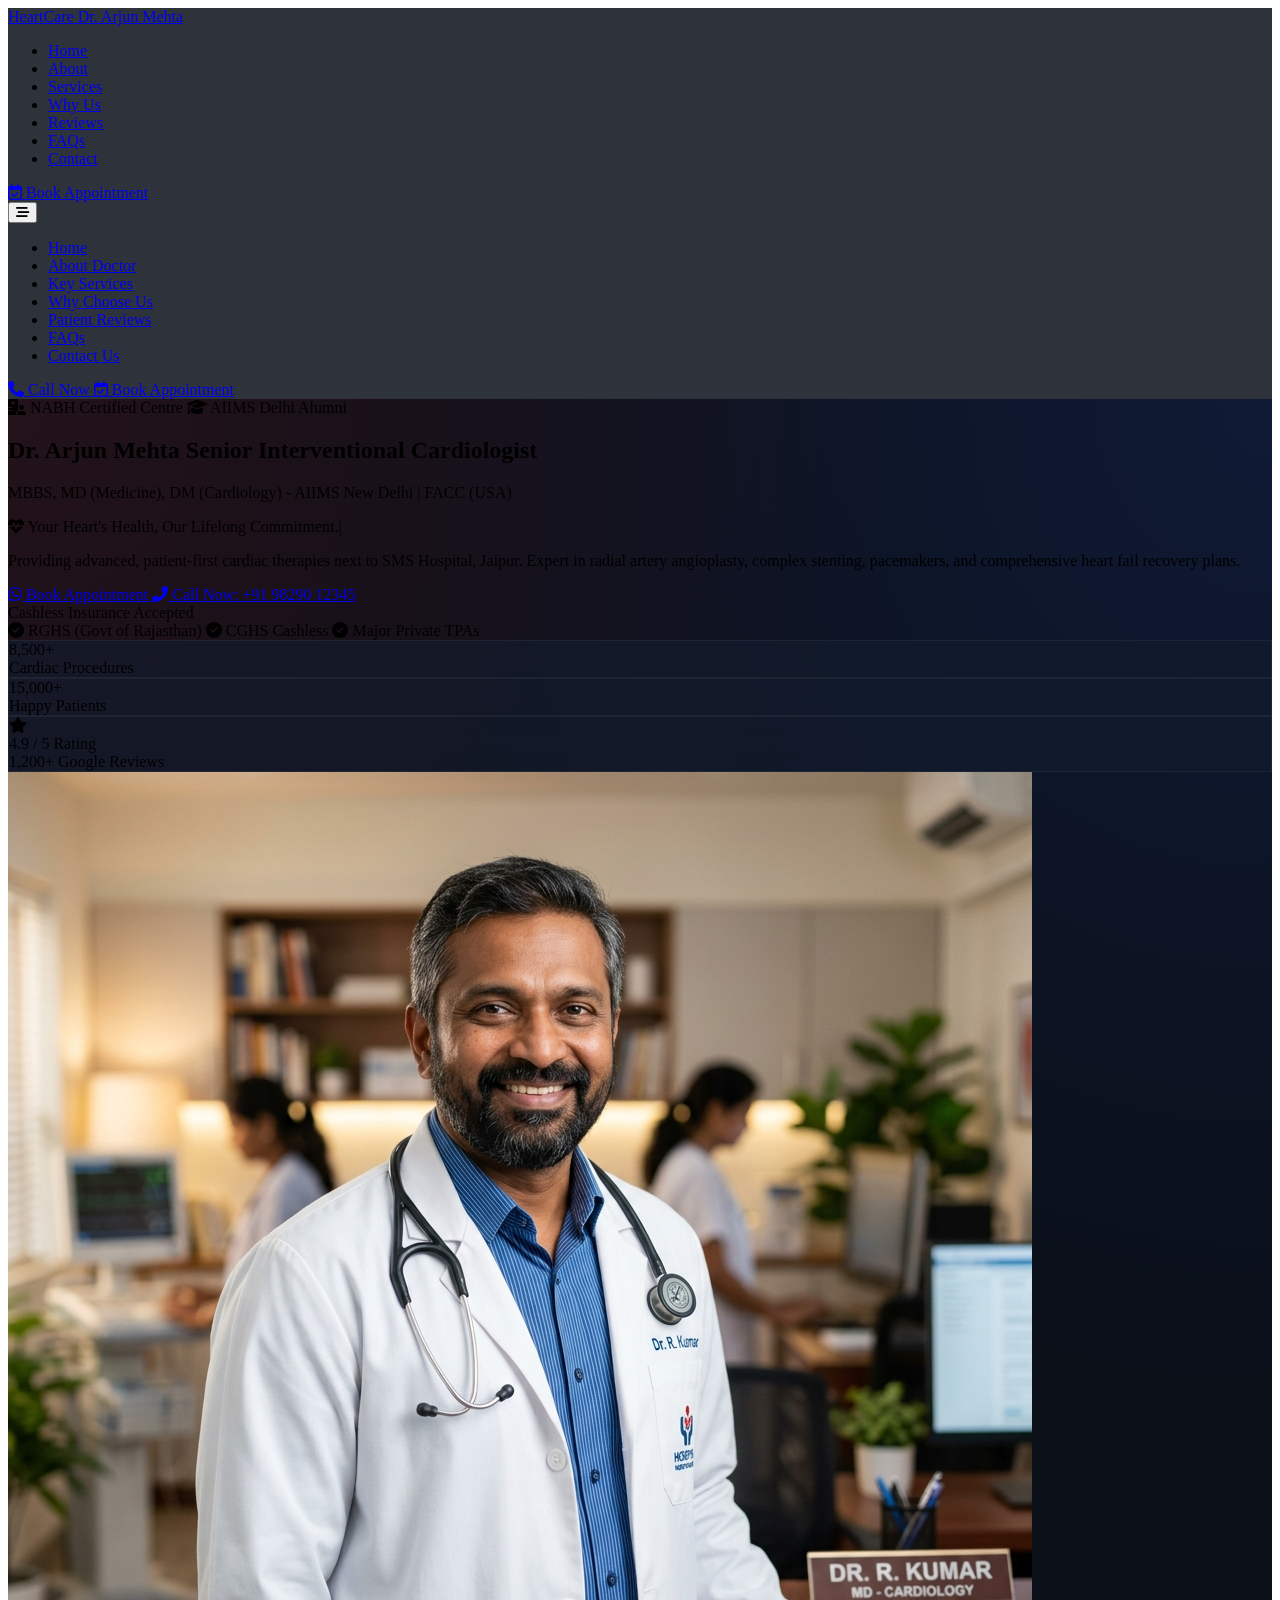
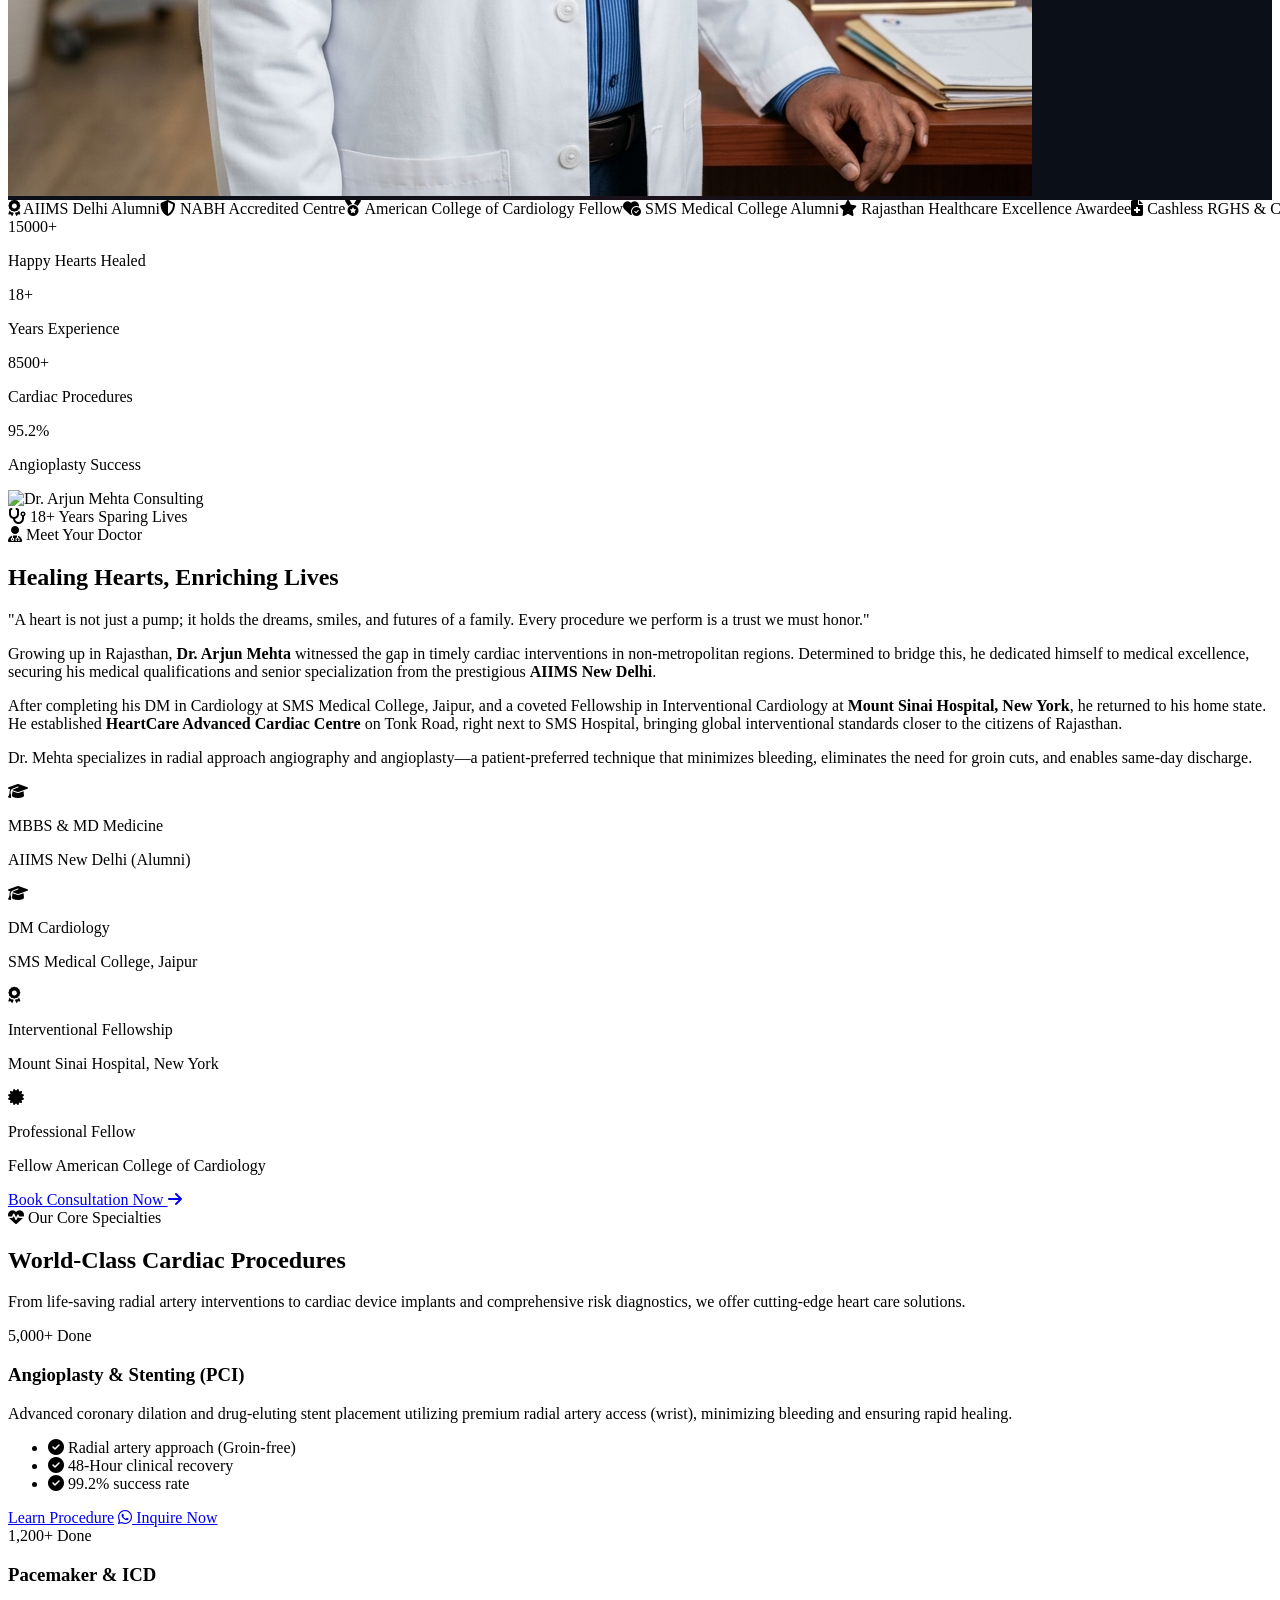
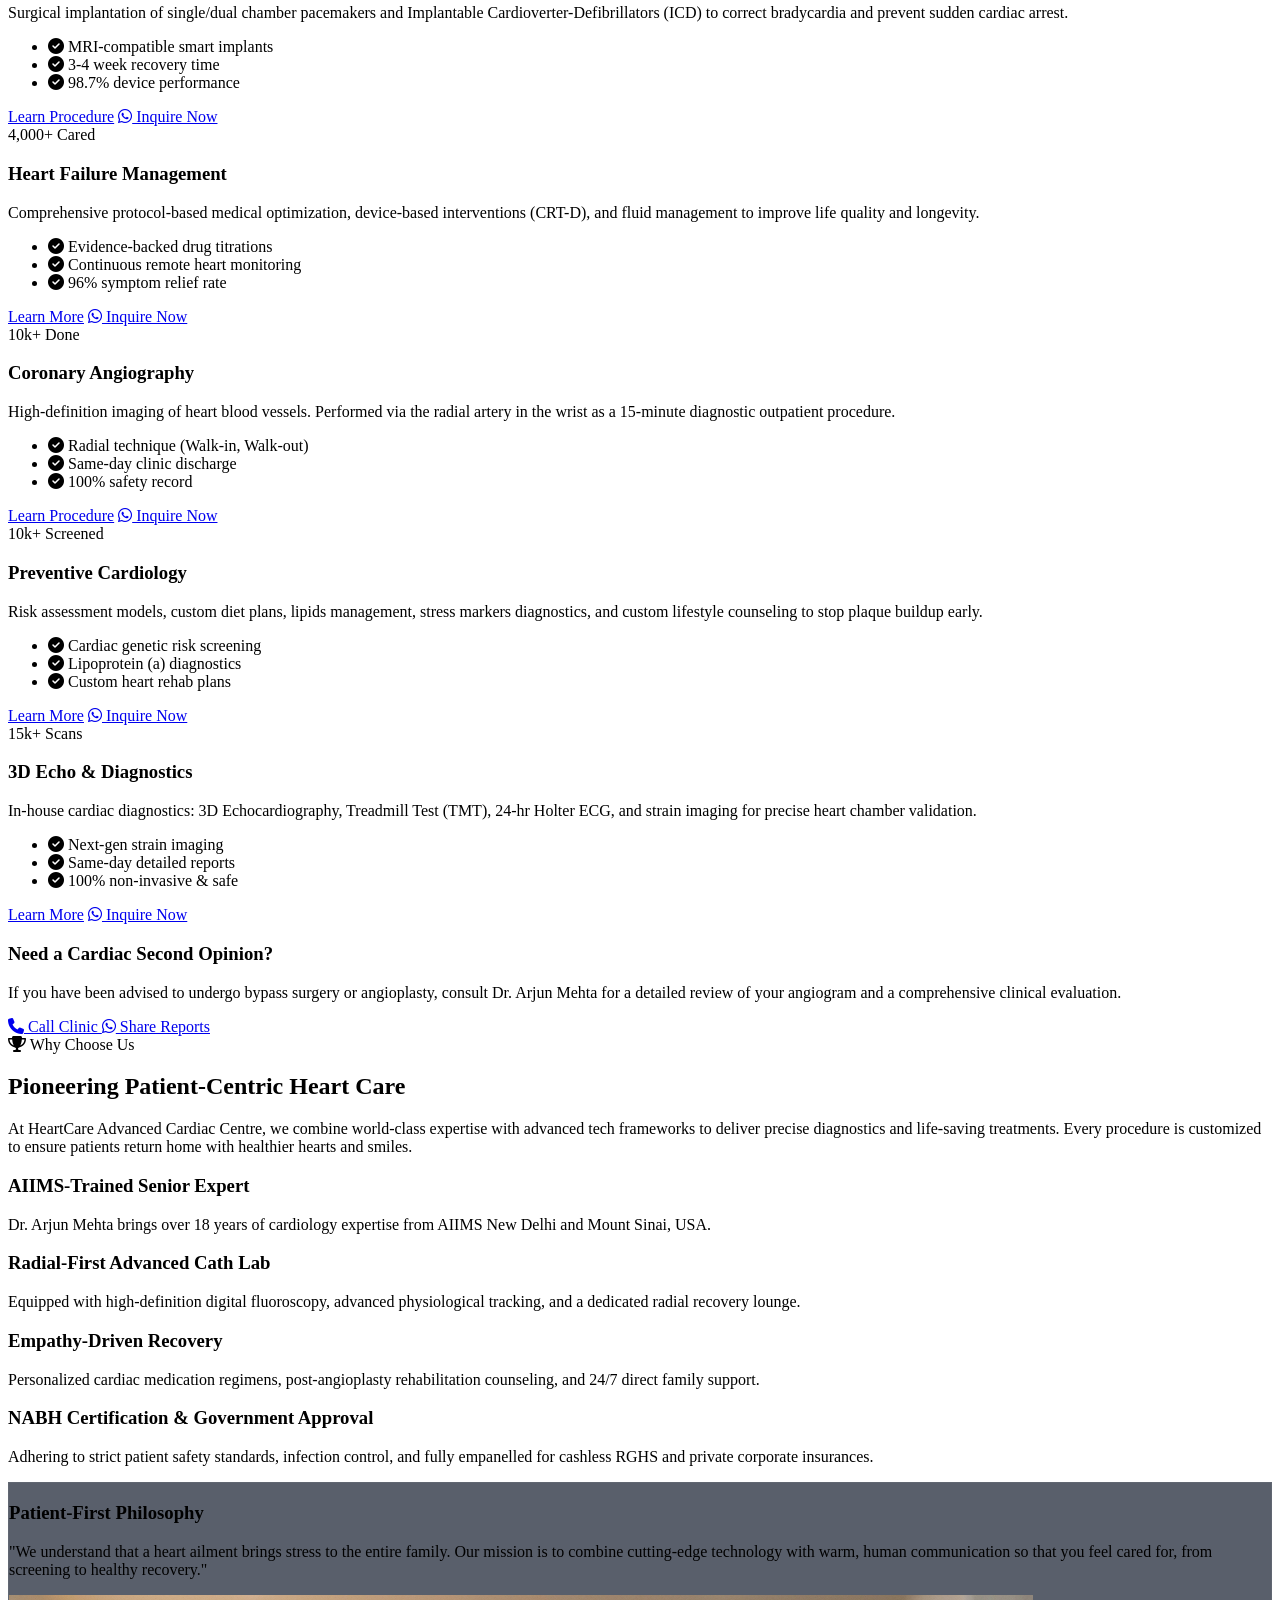
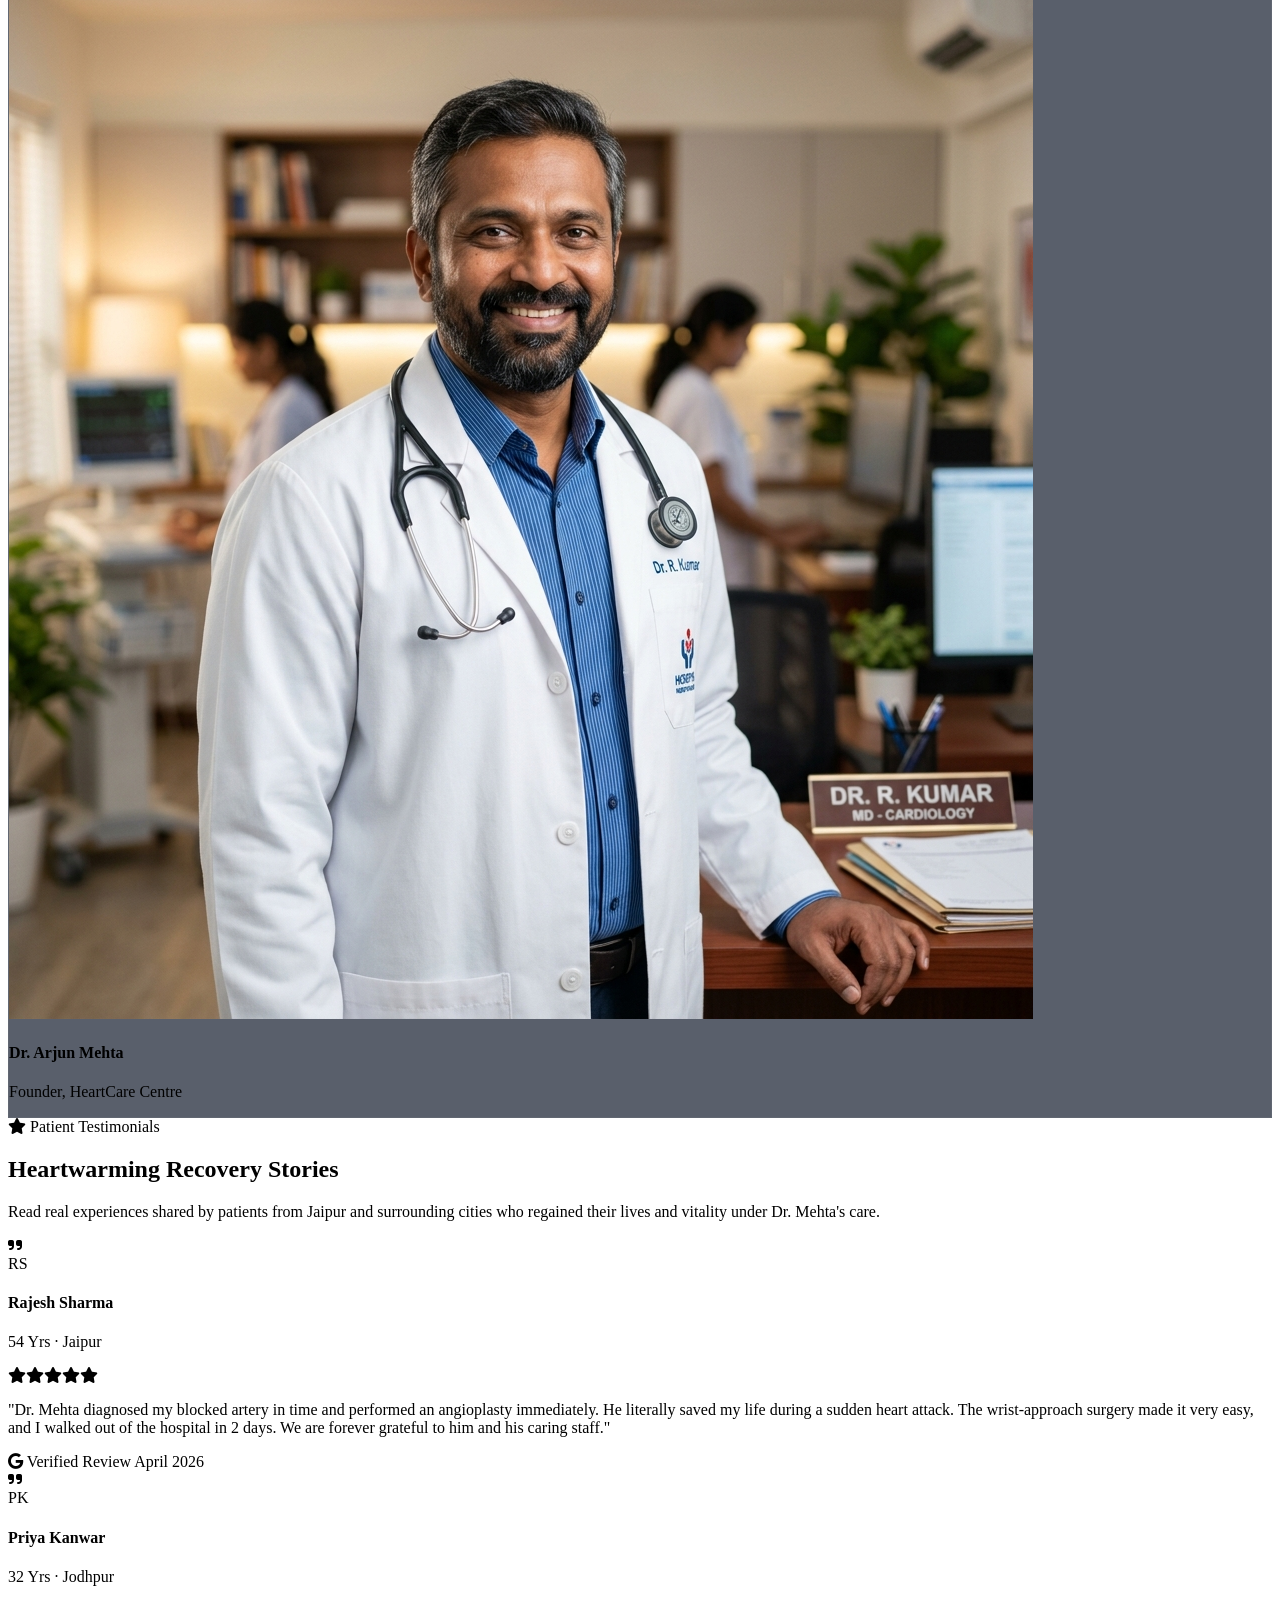
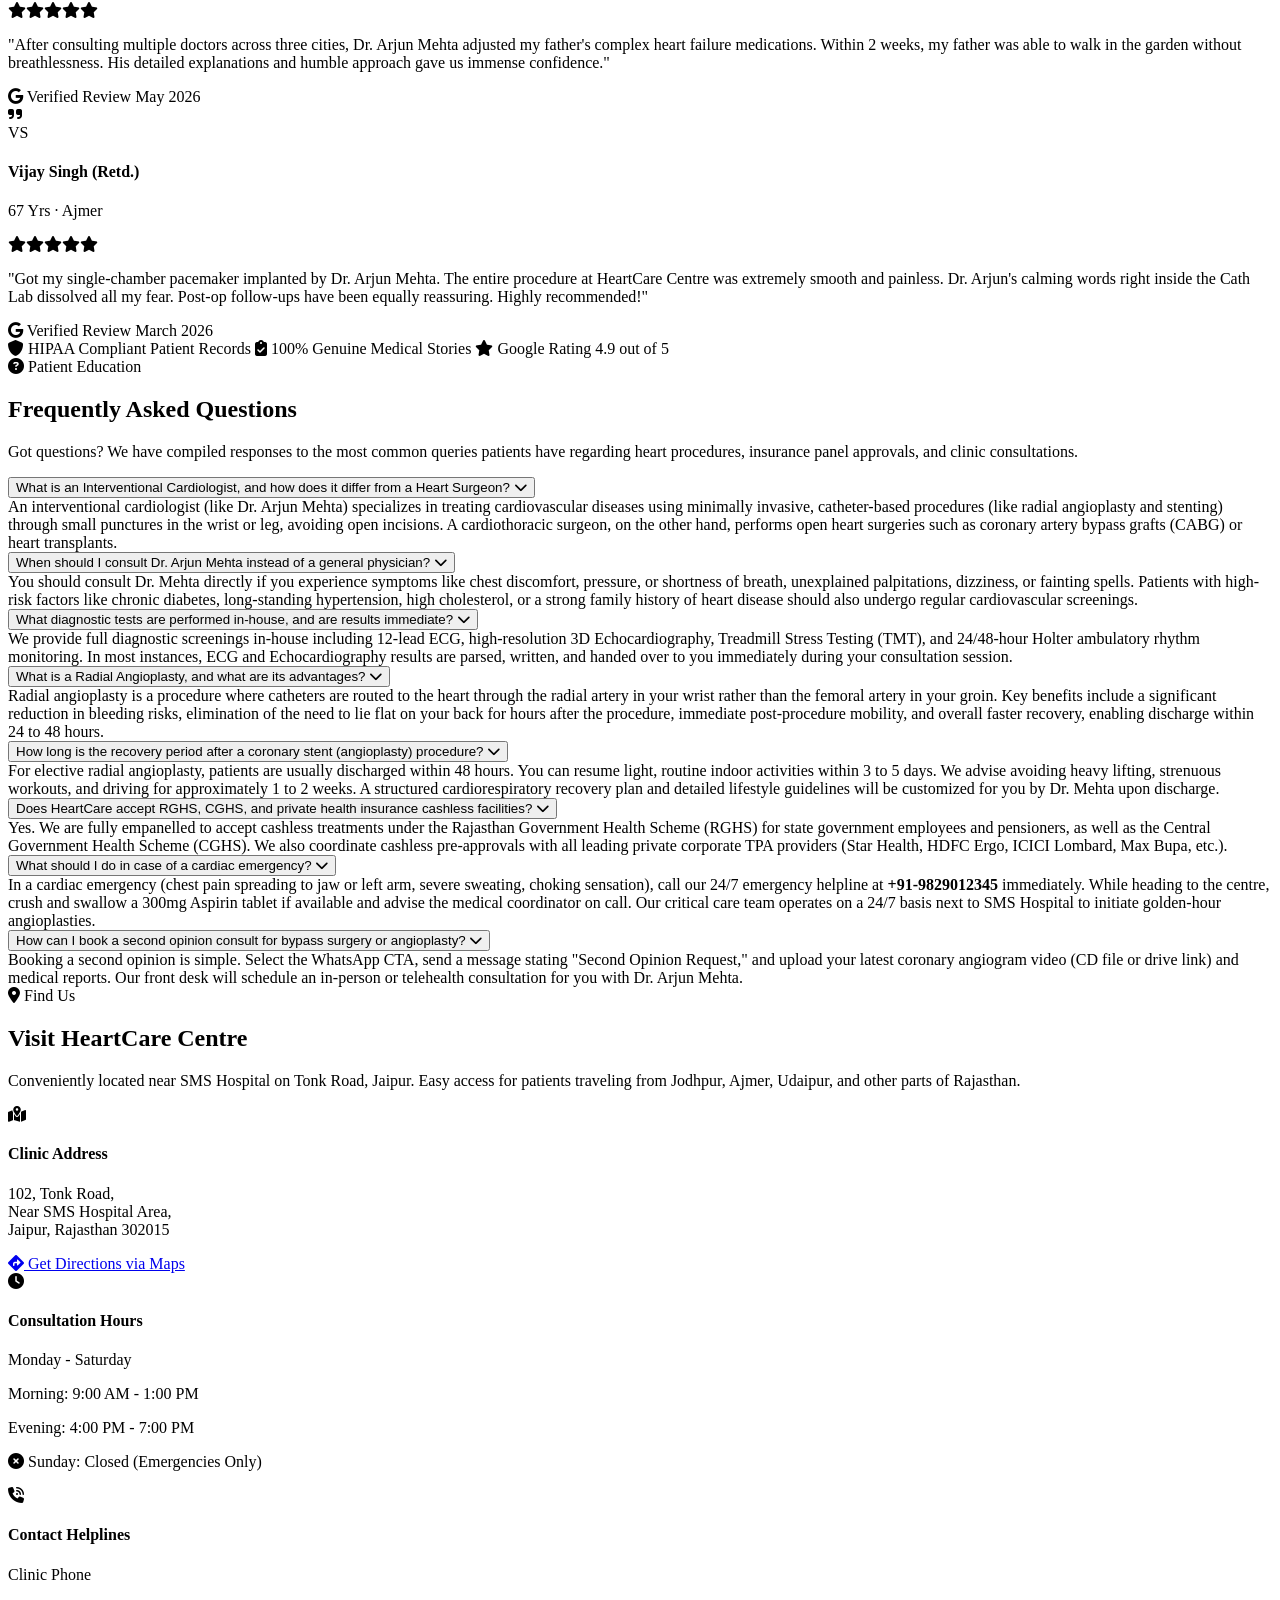
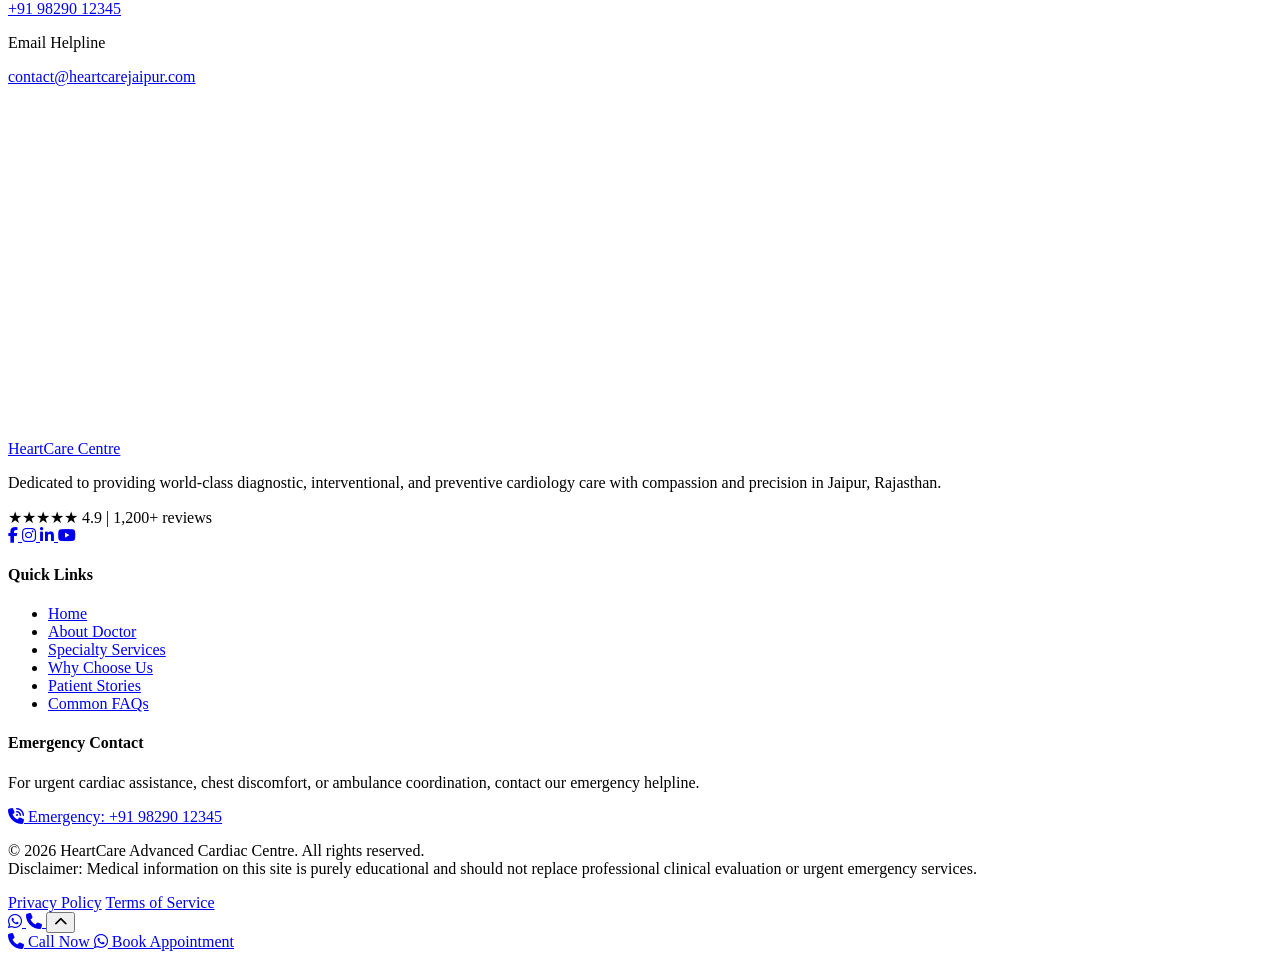
==== commit 37e96443: "update website" ====
--- a/html/index.html
+++ b/html/index.html
@@ -1,865 +1,1482 @@
 <!DOCTYPE html>
-<html lang="en">
+<html lang="en" class="scroll-smooth">
 <head>
   <meta charset="UTF-8">
   <meta name="viewport" content="width=device-width, initial-scale=1.0">
   <meta http-equiv="X-UA-Compatible" content="IE=edge">
-  <title>Dr. Your Name - Best Orthopedic Surgeon in Your City | Your Clinic Name</title>
-  <meta name="description" content="Dr. Your Name, 15+ years experienced Orthopedic Surgeon at Your Clinic Name, Your City. Expert in Knee Replacement, Spine Surgery, Sports Injury &amp; Fracture Care.">
-  <meta name="keywords" content="orthopedic surgeon Your City, knee replacement Your City, spine surgery Your City, Dr. Your Name, Your Clinic Name, best orthopedic doctor Your City">
-  <meta name="geo.region" content="IN">
-  <meta name="geo.placename" content="Your City">
-  <meta name="theme-color" content="#1e40af">
-  <link rel="canonical" href="https://yourclinicname.com">
-
-  <meta property="og:title" content="Dr. Your Name - Best Orthopedic Surgeon in Your City | Your Clinic Name">
-  <meta property="og:description" content="Expert orthopedic care with 15+ years experience. Knee Replacement, Spine Surgery &amp; Sports Injury treatment.">
+  
+  <!-- SEO Meta Tags -->
+  <title>Dr. Arjun Mehta - Best Interventional Cardiologist in Jaipur | HeartCare Centre</title>
+  <meta name="description" content="Dr. Arjun Mehta is a premier AIIMS-trained Interventional Cardiologist in Jaipur with 18+ years of experience. Specializing in radial angioplasty, pacemaker implantation, and heart failure care at HeartCare Advanced Cardiac Centre.">
+  <meta name="keywords" content="cardiologist jaipur, heart doctor jaipur, angioplasty jaipur, pacemaker doctor jaipur, Dr. Arjun Mehta, HeartCare Jaipur, best cardiologist rajasthan, radial angioplasty jaipur">
+  <meta name="geo.region" content="IN-RJ">
+  <meta name="geo.placename" content="Jaipur">
+  <meta name="theme-color" content="#0a0f18">
+  <link rel="canonical" href="https://heartcarejaipur.com">
+
+  <!-- Open Graph Meta Tags -->
+  <meta property="og:title" content="Dr. Arjun Mehta - Best Interventional Cardiologist in Jaipur | HeartCare Centre">
+  <meta property="og:description" content="AIIMS-trained cardiologist with 18+ years of experience. Expert in radial angioplasty, pacemaker implantations, and advanced cardiac care next to SMS Hospital, Jaipur.">
   <meta property="og:type" content="website">
-  <meta property="og:url" content="https://yourclinicname.com">
-  <meta property="og:site_name" content="Your Clinic Name">
-
-  <!-- Fonts -->
+  <meta property="og:url" content="https://heartcarejaipur.com">
+  <meta property="og:site_name" content="HeartCare Advanced Cardiac Centre">
+
+  <!-- Fonts (Google Fonts) -->
   <link rel="preconnect" href="https://fonts.googleapis.com">
   <link rel="preconnect" href="https://fonts.gstatic.com" crossorigin>
-  <link href="https://fonts.googleapis.com/css2?family=Inter:wght@300;400;500;600;700;800;900&family=Playfair+Display:ital,wght@0,400;0,500;0,600;0,700;1,400&display=swap" rel="stylesheet">
-
-  <!-- Icons -->
+  <link href="https://fonts.googleapis.com/css2?family=Inter:wght@300;400;500;600;700;800;900&family=Playfair+Display:ital,wght@0,500;0,600;0,700;0,800;1,400&display=swap" rel="stylesheet">
+
+  <!-- Icons (Font Awesome & Phosphor Icons) -->
   <link rel="stylesheet" href="https://cdnjs.cloudflare.com/ajax/libs/font-awesome/6.5.1/css/all.min.css">
-
-  <!-- Stylesheets -->
-  <link rel="stylesheet" href="../css/style.css">
-  <link rel="stylesheet" href="../css/cta-bar.css">
-  <link rel="stylesheet" href="../css/premium-sections.css">
-
-  <!-- Structured Data -->
+  <script src="https://unpkg.com/@phosphor-icons/web"></script>
+
+  <!-- Tailwind CSS CDN -->
+  <script src="https://cdn.tailwindcss.com"></script>
+  <script>
+    tailwind.config = {
+      theme: {
+        extend: {
+          colors: {
+            navy: {
+              50: '#f4f6fa',
+              100: '#e7ecf4',
+              200: '#c5d2e5',
+              300: '#94adcd',
+              400: '#5c80ae',
+              500: '#3e5f8f',
+              600: '#304b73',
+              700: '#283e5f',
+              800: '#1d2a42',
+              900: '#131c2d',
+              950: '#0a0f18',
+            },
+            crimson: {
+              50: '#fef2f2',
+              100: '#fee2e2',
+              200: '#fecaca',
+              300: '#fca5a5',
+              400: '#f87171',
+              500: '#ef4444',
+              600: '#dc2626',
+              700: '#b91c1c',
+              800: '#991b1b',
+              900: '#7f1d1d',
+            }
+          },
+          fontFamily: {
+            playfair: ['Playfair Display', 'serif'],
+            sans: ['Inter', 'sans-serif'],
+          },
+        }
+      }
+    }
+  </script>
+
+  <!-- Custom Embedded Styles for premium feel, mesh background, scroll spy and animations -->
+  <style>
+    /* Heartbeat animation for logo and key elements */
+    @keyframes heartbeat {
+      0% { transform: scale(1); }
+      14% { transform: scale(1.1); }
+      28% { transform: scale(1); }
+      42% { transform: scale(1.1); }
+      70% { transform: scale(1); }
+    }
+    .animate-heartbeat {
+      animation: heartbeat 1.5s infinite ease-in-out;
+    }
+
+    /* Mesh Gradients for background */
+    .bg-mesh {
+      background-color: #0a0f18; /* Navy 950 */
+      background-image: 
+        radial-gradient(at 0% 0%, rgba(220, 38, 38, 0.12) 0px, transparent 50%), 
+        radial-gradient(at 100% 0%, rgba(30, 58, 138, 0.25) 0px, transparent 50%),
+        radial-gradient(at 50% 100%, rgba(220, 38, 38, 0.08) 0px, transparent 50%);
+    }
+
+    /* Smooth scrolling marquee style */
+    .marquee-track {
+      display: flex;
+      width: max-content;
+      animation: marquee 30s linear infinite;
+    }
+    @keyframes marquee {
+      0% { transform: translateX(0); }
+      100% { transform: translateX(-50%); }
+    }
+
+    /* Hide scrollbar utility */
+    .scrollbar-none::-webkit-scrollbar {
+      display: none;
+    }
+    .scrollbar-none {
+      -ms-overflow-style: none;
+      scrollbar-width: none;
+    }
+
+    /* Typing cursor */
+    .cursor {
+      animation: blink 0.8s infinite;
+    }
+    @keyframes blink {
+      0%, 100% { opacity: 1; }
+      50% { opacity: 0; }
+    }
+
+    /* Custom Glassmorphism styles */
+    .glass-card {
+      background: rgba(19, 28, 45, 0.7);
+      backdrop-filter: blur(12px);
+      -webkit-backdrop-filter: blur(12px);
+      border: 1px solid rgba(255, 255, 255, 0.05);
+    }
+    .glass-nav {
+      background: rgba(10, 15, 24, 0.85);
+      backdrop-filter: blur(16px);
+      -webkit-backdrop-filter: blur(16px);
+    }
+  </style>
+
+  <!-- Schema.org Structured Data -->
   <script type="application/ld+json">
   {
     "@context": "https://schema.org",
-    "@type": "MedicalClinic",
-    "name": "Your Clinic Name",
-    "description": "Premium orthopedic care clinic in Your City specializing in knee replacement, spine surgery, sports injury, and fracture care.",
-    "url": "https://yourclinicname.com",
-    "telephone": "+91-XXXXXXXXXX",
-    "email": "contact@yourclinicname.com",
+    "@type": "MedicalBusiness",
+    "name": "HeartCare Advanced Cardiac Centre",
+    "description": "Premium interventional cardiology clinic in Jaipur, Rajasthan, offering advanced diagnostic, therapeutic, and preventive care.",
+    "url": "https://heartcarejaipur.com",
+    "telephone": "+91-9829012345",
+    "email": "contact@heartcarejaipur.com",
+    "image": "https://heartcarejaipur.com/img/dr_arjun_mehta.png",
+    "priceRange": "₹₹₹",
     "address": {
       "@type": "PostalAddress",
-      "streetAddress": "123, Hazratganj",
-      "addressLocality": "Your City",
-      "addressRegion": "Your State",
-      "postalCode": "XXXXXX",
+      "streetAddress": "102, Tonk Road, Near SMS Hospital",
+      "addressLocality": "Jaipur",
+      "addressRegion": "Rajasthan",
+      "postalCode": "302015",
       "addressCountry": "IN"
     },
     "geo": {
       "@type": "GeoCoordinates",
-      "latitude": 26.8467,
-      "longitude": 80.9462
+      "latitude": 26.8928,
+      "longitude": 75.8156
     },
     "openingHoursSpecification": [
-      { "@type": "OpeningHoursSpecification", "dayOfWeek": ["Monday","Tuesday","Wednesday","Thursday","Friday","Saturday"], "opens": "10:00", "closes": "14:00" },
-      { "@type": "OpeningHoursSpecification", "dayOfWeek": ["Monday","Tuesday","Wednesday","Thursday","Friday","Saturday"], "opens": "17:00", "closes": "20:00" }
+      {
+        "@type": "OpeningHoursSpecification",
+        "dayOfWeek": ["Monday","Tuesday","Wednesday","Thursday","Friday","Saturday"],
+        "opens": "09:00",
+        "closes": "13:00"
+      },
+      {
+        "@type": "OpeningHoursSpecification",
+        "dayOfWeek": ["Monday","Tuesday","Wednesday","Thursday","Friday","Saturday"],
+        "opens": "16:00",
+        "closes": "19:00"
+      }
     ],
-    "medicalSpecialty": "Orthopedic",
+    "medicalSpecialty": "CardiovascularDiseases",
     "founder": {
-      "@type": "Person", "name": "Dr. Your Name", "honorificPrefix": "Dr.",
-      "medicalSpecialty": "Orthopedic Surgery", "alumniOf": "AIIMS Delhi",
-      "hasCredential": ["MBBS","MS Ortho"]
+      "@type": "Person",
+      "name": "Dr. Arjun Mehta",
+      "honorificPrefix": "Dr.",
+      "jobTitle": "Senior Consultant & Interventional Cardiologist",
+      "alumniOf": [
+        {
+          "@type": "EducationalOrganization",
+          "name": "AIIMS New Delhi"
+        },
+        {
+          "@type": "EducationalOrganization",
+          "name": "SMS Medical College Jaipur"
+        }
+      ],
+      "hasCredential": [
+        {"@type": "EducationalOccupationalCredential", "credentialCategory": "MBBS"},
+        {"@type": "EducationalOccupationalCredential", "credentialCategory": "MD Medicine"},
+        {"@type": "EducationalOccupationalCredential", "credentialCategory": "DM Cardiology"},
+        {"@type": "EducationalOccupationalCredential", "credentialCategory": "FACC"}
+      ]
     },
     "aggregateRating": {
-      "@type": "AggregateRating", "ratingValue": "4.9", "ratingCount": "500", "bestRating": "5"
-    },
-    "priceRange": "\u20b9\u20b9"
+      "@type": "AggregateRating",
+      "ratingValue": "4.9",
+      "reviewCount": "1200",
+      "bestRating": "5",
+      "worstRating": "1"
+    }
   }
   </script>
 </head>
-<body>
-
-  <!-- Nav Overlay -->
-  <div class="nav-overlay" id="navOverlay"></div>
+<body class="font-sans bg-navy-950 text-slate-300 antialiased overflow-x-hidden">
+
+  <!-- Mobile Nav Overlay -->
+  <div class="fixed inset-0 bg-black/50 z-[98] hidden backdrop-blur-sm transition-opacity duration-300" id="navOverlay"></div>
 
   <!-- ===== NAVBAR ===== -->
-  <nav class="navbar" id="navbar">
-    <div class="navbar-inner">
-      <a href="#hero" class="navbar-brand" id="navbar-brand">
-        <div class="brand-icon">Y</div>
-        <div class="brand-text">
-          Your Clinic Name
-          <span class="brand-subtitle">Dr. Your Name</span>
-        </div>
-      </a>
-
-      <button class="nav-toggle" id="navToggle" type="button" aria-label="Toggle navigation" aria-controls="navLinks" aria-expanded="false">
-        <span></span>
-        <span></span>
-        <span></span>
-      </button>
-
-      <ul class="nav-links" id="navLinks" aria-label="Primary navigation">
-        <li class="nav-menu-header">
-          <div class="nav-menu-brand">
-            <div class="nav-menu-icon">Y</div>
-            <div class="nav-menu-text">
-              <span class="nav-menu-title">Your Clinic Name</span>
-              <span class="nav-menu-subtitle">Dr. Your Name</span>
-            </div>
-          </div>
-          <button class="nav-menu-close" aria-label="Close menu">
-            <i class="fas fa-xmark"></i>
-          </button>
-        </li>
-        <li><a href="#hero" class="nav-link active" id="nav-home"><i class="fas fa-house"></i> Home</a></li>
-        <li><a href="#about" class="nav-link" id="nav-about"><i class="fas fa-user-md"></i> About</a></li>
-        <li><a href="#services" class="nav-link" id="nav-services"><i class="fas fa-bone"></i> Services</a></li>
-        <li><a href="#reviews" class="nav-link" id="nav-reviews"><i class="fas fa-star"></i> Reviews</a></li>
-        <li><a href="#contact" class="nav-link" id="nav-contact"><i class="fas fa-envelope"></i> Contact</a></li>
-        <li class="nav-menu-cta-wrap">
-          <a href="#appointment" class="nav-cta" id="nav-book">
-            <i class="fas fa-calendar-check"></i> Book Appointment
+  <nav class="fixed top-0 left-0 w-full z-[99] glass-nav border-b border-navy-800/40 transition-all duration-300" id="navbar">
+    <div class="max-w-7xl mx-auto px-4 sm:px-6 lg:px-8">
+      <div class="flex items-center justify-between h-16 lg:h-20">
+        <!-- Logo -->
+        <a href="#hero" class="flex items-center gap-2 group shrink-0">
+          <div class="w-10 h-10 rounded-xl bg-gradient-to-br from-crimson-600 to-crimson-800 flex items-center justify-center text-white shadow-lg shadow-crimson-600/20">
+            <i class="ph-bold ph-heartbeat text-2xl animate-heartbeat"></i>
+          </div>
+          <div class="leading-tight">
+            <span class="block text-white font-extrabold text-base lg:text-lg font-playfair tracking-wide group-hover:text-crimson-400 transition-colors">HeartCare</span>
+            <span class="block font-sans font-semibold text-[10px] lg:text-[11px] text-crimson-500 tracking-[0.5px] uppercase">Dr. Arjun Mehta</span>
+          </div>
+        </a>
+
+        <!-- Desktop Menu -->
+        <div class="hidden lg:flex items-center gap-8">
+          <ul class="flex items-center gap-6 text-sm font-medium">
+            <li><a href="#hero" class="nav-link text-white hover:text-crimson-500 transition-colors duration-200">Home</a></li>
+            <li><a href="#about" class="nav-link text-slate-300 hover:text-crimson-500 transition-colors duration-200">About</a></li>
+            <li><a href="#services" class="nav-link text-slate-300 hover:text-crimson-500 transition-colors duration-200">Services</a></li>
+            <li><a href="#whychoose" class="nav-link text-slate-300 hover:text-crimson-500 transition-colors duration-200">Why Us</a></li>
+            <li><a href="#testimonials" class="nav-link text-slate-300 hover:text-crimson-500 transition-colors duration-200">Reviews</a></li>
+            <li><a href="#faqs" class="nav-link text-slate-300 hover:text-crimson-500 transition-colors duration-200">FAQs</a></li>
+            <li><a href="#contact" class="nav-link text-slate-300 hover:text-crimson-500 transition-colors duration-200">Contact</a></li>
+          </ul>
+          <a href="https://wa.me/919829012345?text=Hi%20Dr.%20Arjun%20Mehta%2C%20I%20want%20to%20book%20a%20cardiac%20consultation%20appointment." target="_blank" rel="noopener" class="bg-crimson-600 hover:bg-crimson-700 text-white font-bold text-sm px-6 py-2.5 rounded-full shadow-lg shadow-crimson-600/30 hover:shadow-crimson-600/40 transition-all duration-300 transform hover:-translate-y-0.5">
+            <i class="fa-regular fa-calendar-check mr-2"></i> Book Appointment
           </a>
-        </li>
-      </ul>
+        </div>
+
+        <!-- Mobile Toggle -->
+        <button class="lg:hidden text-white hover:text-crimson-500 focus:outline-none p-2" id="navToggle" aria-label="Toggle navigation">
+          <i class="fa-solid fa-bars-staggered text-2xl" id="toggleIcon"></i>
+        </button>
+      </div>
+    </div>
+
+    <!-- Mobile Drawer -->
+    <div class="fixed top-16 right-0 w-[280px] h-[calc(100vh-4rem)] bg-navy-900 border-l border-navy-800/80 z-[100] transform translate-x-full transition-transform duration-300 ease-in-out lg:hidden" id="mobileDrawer">
+      <div class="flex flex-col p-6 h-full justify-between">
+        <ul class="flex flex-col gap-4 text-base font-semibold">
+          <li><a href="#hero" class="mobile-nav-link block py-2 border-b border-navy-800/60 text-white hover:text-crimson-500">Home</a></li>
+          <li><a href="#about" class="mobile-nav-link block py-2 border-b border-navy-800/60 text-slate-300 hover:text-crimson-500">About Doctor</a></li>
+          <li><a href="#services" class="mobile-nav-link block py-2 border-b border-navy-800/60 text-slate-300 hover:text-crimson-500">Key Services</a></li>
+          <li><a href="#whychoose" class="mobile-nav-link block py-2 border-b border-navy-800/60 text-slate-300 hover:text-crimson-500">Why Choose Us</a></li>
+          <li><a href="#testimonials" class="mobile-nav-link block py-2 border-b border-navy-800/60 text-slate-300 hover:text-crimson-500">Patient Reviews</a></li>
+          <li><a href="#faqs" class="mobile-nav-link block py-2 border-b border-navy-800/60 text-slate-300 hover:text-crimson-500">FAQs</a></li>
+          <li><a href="#contact" class="mobile-nav-link block py-2 text-slate-300 hover:text-crimson-500">Contact Us</a></li>
+        </ul>
+        <div class="flex flex-col gap-3">
+          <a href="tel:+919829012345" class="flex items-center justify-center gap-2 bg-navy-800 border border-navy-700 hover:bg-navy-700 text-white font-bold py-3 rounded-xl transition-all duration-300 text-sm">
+            <i class="fa-solid fa-phone"></i> Call Now
+          </a>
+          <a href="https://wa.me/919829012345?text=Hi%20Dr.%20Arjun%20Mehta%2C%20I%20want%20to%20book%20a%20cardiac%20consultation%20appointment." target="_blank" rel="noopener" class="flex items-center justify-center gap-2 bg-crimson-600 hover:bg-crimson-700 text-white font-bold py-3 rounded-xl transition-all duration-300 text-sm shadow-md shadow-crimson-600/25">
+            <i class="fa-regular fa-calendar-check"></i> Book Appointment
+          </a>
+        </div>
+      </div>
     </div>
   </nav>
 
   <!-- ===== HERO SECTION ===== -->
-  <section class="hero" id="hero">
-    <!-- Background Effects -->
-    <div class="hero-bg-effects">
-      <div class="hero-gradient-orb hero-gradient-orb-1"></div>
-      <div class="hero-gradient-orb hero-gradient-orb-2"></div>
-      <div class="hero-gradient-orb hero-gradient-orb-3"></div>
-      <div class="hero-grid-pattern"></div>
-    </div>
-
-    <div class="container hero-container">
-      <div class="hero-grid">
-        <!-- Left Content -->
-        <div class="hero-content">
-          <div class="hero-badges">
-            <div class="hero-badge" id="hero-badge-cert">
-              <i class="fas fa-star"></i>
-              <span>NABH Certified Clinic</span>
-            </div>
-            <div class="hero-badge hero-badge-green" id="hero-badge-exp">
-              <i class="fas fa-shield-alt"></i>
-              <span>15+ Years Experience</span>
-            </div>
-          </div>
-
-          <h1 class="hero-title">
-            Dr. Your Name
-            <span class="hero-title-gradient">Orthopedic Surgeon</span>
+  <section class="relative pt-28 pb-16 lg:pt-36 lg:pb-24 bg-mesh overflow-hidden" id="hero">
+    <!-- Grid decorative overlay -->
+    <div class="absolute inset-0 bg-[linear-gradient(to_right,#ffffff03_1px,transparent_1px),linear-gradient(to_bottom,#ffffff03_1px,transparent_1px)] bg-[size:4rem_4rem] [mask-image:radial-gradient(ellipse_60%_50%_at_50%_0%,#000_70%,transparent_100%)] pointer-events-none"></div>
+
+    <div class="max-w-7xl mx-auto px-4 sm:px-6 lg:px-8 relative z-10">
+      <div class="grid grid-cols-1 lg:grid-cols-12 gap-12 lg:gap-8 items-center">
+        <!-- Hero Details -->
+        <div class="lg:col-span-7 text-center lg:text-left flex flex-col items-center lg:items-start">
+          
+          <!-- Badges -->
+          <div class="flex flex-wrap justify-center lg:justify-start gap-2.5 mb-6">
+            <span class="inline-flex items-center gap-1.5 px-3.5 py-1.5 rounded-full text-xs font-bold bg-crimson-900/30 text-crimson-400 border border-crimson-800/40">
+              <i class="fa-solid fa-hospital-user text-xs"></i> NABH Certified Centre
+            </span>
+            <span class="inline-flex items-center gap-1.5 px-3.5 py-1.5 rounded-full text-xs font-bold bg-navy-800/80 text-navy-200 border border-navy-700/60">
+              <i class="fa-solid fa-graduation-cap text-xs"></i> AIIMS Delhi Alumni
+            </span>
+          </div>
+
+          <h1 class="font-playfair text-white font-extrabold text-[clamp(2.2rem,5vw,3.5rem)] leading-[1.15] mb-4">
+            Dr. Arjun Mehta
+            <span class="block bg-gradient-to-r from-crimson-500 to-red-400 bg-clip-text text-transparent font-sans font-black text-2xl sm:text-3xl lg:text-4xl mt-2 tracking-wide uppercase">
+              Senior Interventional Cardiologist
+            </span>
           </h1>
 
-          <p class="hero-credentials">MBBS, MS Ortho - AIIMS Delhi <span class="hero-sep">|</span> 15+ Years Experience</p>
-
-          <p class="hero-tagline">
-            <span id="typingText"></span><span class="cursor">|</span>
+          <p class="text-slate-400 font-bold text-sm sm:text-base mb-4 tracking-wide uppercase border-b border-navy-800 pb-3 w-full lg:w-fit">
+            MBBS, MD (Medicine), DM (Cardiology) - AIIMS New Delhi <span class="text-crimson-500 mx-1.5">|</span> FACC (USA)
           </p>
 
-          <p class="hero-description">
-            Specializing in knee replacement, spine surgery, sports injuries, and fracture care with a patient-first approach and 15+ years of surgical excellence.
+          <!-- Typing USP tagline -->
+          <div class="h-8 mb-6">
+            <p class="text-crimson-400 font-semibold text-base sm:text-lg tracking-wide">
+              <i class="fa-solid fa-heart-pulse mr-2 animate-heartbeat text-crimson-500 inline-block"></i>
+              <span id="typingText"></span><span class="cursor text-white">|</span>
+            </p>
+          </div>
+
+          <p class="text-slate-300 text-sm sm:text-base lg:text-lg mb-8 leading-relaxed max-w-[620px]">
+            Providing advanced, patient-first cardiac therapies next to SMS Hospital, Jaipur. Expert in radial artery angioplasty, complex stenting, pacemakers, and comprehensive heart fail recovery plans.
           </p>
 
-          <div class="hero-buttons">
-            <a href="https://wa.me/91XXXXXXXXXX?text=Hello%20Doctor%2C%20I%20want%20to%20book%20an%20appointment" target="_blank" rel="noopener" class="btn btn-whatsapp" id="hero-cta-whatsapp">
-              <i class="fab fa-whatsapp"></i> Book Appointment
+          <!-- CTAs -->
+          <div class="flex flex-col sm:flex-row gap-4 w-full sm:w-auto mb-8">
+            <a href="https://wa.me/919829012345?text=Hi%20Dr.%20Arjun%20Mehta%2C%20I%20want%20to%20book%20a%20cardiac%20consultation%20appointment." target="_blank" rel="noopener" class="flex items-center justify-center gap-2 px-8 py-4 bg-[#25D366] hover:bg-[#20ba56] text-white font-extrabold text-sm sm:text-base rounded-full shadow-lg shadow-[#25D366]/20 transition-all duration-300 transform hover:-translate-y-0.5 min-h-[56px] w-full sm:w-auto">
+              <i class="fa-brands fa-whatsapp text-xl"></i> Book Appointment
             </a>
-            <a href="tel:+91XXXXXXXXXX" class="btn btn-outline" id="hero-cta-call">
-              <i class="fas fa-phone-alt"></i> Call Now
+            <a href="tel:+919829012345" class="flex items-center justify-center gap-2 px-8 py-4 bg-navy-800 border border-navy-700 hover:bg-navy-700 text-white font-extrabold text-sm sm:text-base rounded-full shadow-lg transition-all duration-300 transform hover:-translate-y-0.5 min-h-[56px] w-full sm:w-auto">
+              <i class="fa-solid fa-phone-alt"></i> Call Now: +91 98290 12345
             </a>
           </div>
 
-          <div class="hero-stats">
-            <div class="hero-stat">
-              <div class="hero-stat-number">500+</div>
-              <div class="hero-stat-label">Happy Patients</div>
-            </div>
-            <div class="hero-stat-divider"></div>
-            <div class="hero-stat">
-              <div class="hero-stat-number">15+</div>
-              <div class="hero-stat-label">Years Exp.</div>
-            </div>
-            <div class="hero-stat-divider"></div>
-            <div class="hero-stat">
-              <div class="hero-stat-number">3000+</div>
-              <div class="hero-stat-label">Surgeries</div>
-            </div>
-          </div>
-        </div>
-
-        <!-- Right Image -->
-        <div class="hero-image">
-          <!-- Floating Cards -->
-          <div class="hero-float-card hero-float-rating animate-float-slow" style="animation-delay: -2s;">
-            <div class="hero-float-icon hero-float-icon-amber">
-              <i class="fas fa-star"></i>
+          <!-- Trust badging (Insurance) -->
+          <div class="border-t border-navy-800/80 pt-6 w-full text-center lg:text-left">
+            <span class="block text-slate-500 text-xs font-bold uppercase tracking-wider mb-3">Cashless Insurance Accepted</span>
+            <div class="flex flex-wrap justify-center lg:justify-start items-center gap-4 text-xs font-bold text-slate-400">
+              <span class="bg-navy-900 border border-navy-800/60 px-3 py-1.5 rounded-lg"><i class="fa-solid fa-circle-check text-crimson-500 mr-1"></i> RGHS (Govt of Rajasthan)</span>
+              <span class="bg-navy-900 border border-navy-800/60 px-3 py-1.5 rounded-lg"><i class="fa-solid fa-circle-check text-crimson-500 mr-1"></i> CGHS Cashless</span>
+              <span class="bg-navy-900 border border-navy-800/60 px-3 py-1.5 rounded-lg"><i class="fa-solid fa-circle-check text-crimson-500 mr-1"></i> Major Private TPAs</span>
+            </div>
+          </div>
+        </div>
+
+        <!-- Hero Graphic (Dr image + Floating Cards) -->
+        <div class="lg:col-span-5 flex justify-center relative mt-8 lg:mt-0">
+          
+          <!-- Decorative glowing backplates -->
+          <div class="absolute w-[280px] h-[280px] sm:w-[350px] sm:h-[350px] bg-crimson-600/10 rounded-full blur-[60px] top-1/2 left-1/2 transform -translate-x-1/2 -translate-y-1/2 pointer-events-none"></div>
+          <div class="absolute w-[200px] h-[200px] bg-blue-600/10 rounded-full blur-[60px] top-0 right-0 pointer-events-none"></div>
+
+          <!-- Floating Stats Cards -->
+          <!-- Card 1: Procedures -->
+          <div class="absolute top-10 -left-6 sm:-left-12 glass-card rounded-2xl p-4 flex items-center gap-3 shadow-2xl border border-navy-800 max-w-[210px] animate-bounce" style="animation-duration: 8s;">
+            <div class="w-10 h-10 rounded-xl bg-crimson-600/20 text-crimson-400 flex items-center justify-center shrink-0">
+              <i class="ph-bold ph-activity text-xl"></i>
             </div>
             <div>
-              <div class="hero-float-title">4.9 / 5 Rating</div>
-              <div class="hero-float-subtitle">500+ Verified Reviews</div>
-            </div>
-          </div>
-
-          <div class="hero-float-card hero-float-experience animate-float-slow" style="animation-delay: -4s;">
-            <div class="hero-float-exp-number">15+ Years</div>
-            <div class="hero-float-exp-label">Surgical Excellence</div>
-          </div>
-
-          <div class="hero-float-card hero-float-alumni animate-float-slow" style="animation-delay: -6s;">
-            <div class="hero-float-icon hero-float-icon-blue">A</div>
+              <div class="text-white font-extrabold text-sm sm:text-base">8,500+</div>
+              <div class="text-slate-400 text-[10px] font-bold uppercase tracking-[0.5px]">Cardiac Procedures</div>
+            </div>
+          </div>
+
+          <!-- Card 2: Patients -->
+          <div class="absolute bottom-16 -right-4 sm:-right-8 glass-card rounded-2xl p-4 flex items-center gap-3 shadow-2xl border border-navy-800 max-w-[210px] animate-bounce" style="animation-duration: 9s; animation-delay: -3s;">
+            <div class="w-10 h-10 rounded-xl bg-blue-600/20 text-blue-400 flex items-center justify-center shrink-0">
+              <i class="ph-bold ph-users text-xl"></i>
+            </div>
             <div>
-              <div class="hero-float-title">AIIMS Delhi</div>
-              <div class="hero-float-subtitle">Alumni</div>
-            </div>
-          </div>
-
-          <!-- Doctor Image -->
-          <div class="hero-image-frame">
-            <img src="https://images.unsplash.com/photo-1559839734-2b71ea197ec2?w=450&h=600&fit=crop&crop=face&auto=format" alt="Dr. Your Name - Orthopedic Surgeon" loading="eager">
-            <div class="hero-image-overlay"></div>
-          </div>
-        </div>
-      </div>
-    </div>
-
-    <!-- Scroll Indicator -->
-    <div class="scroll-indicator">
-      <div class="scroll-mouse">
-        <div class="scroll-wheel"></div>
-      </div>
-      <span>Scroll</span>
+              <div class="text-white font-extrabold text-sm sm:text-base">15,000+</div>
+              <div class="text-slate-400 text-[10px] font-bold uppercase tracking-[0.5px]">Happy Patients</div>
+            </div>
+          </div>
+
+          <!-- Card 3: Rating -->
+          <div class="absolute -bottom-6 left-6 sm:left-12 glass-card rounded-2xl p-3 px-4 flex items-center gap-3 shadow-2xl border border-navy-800 max-w-[220px] animate-bounce" style="animation-duration: 7s; animation-delay: -5s;">
+            <div class="text-amber-500 shrink-0 text-lg flex gap-0.5">
+              <i class="fa-solid fa-star"></i>
+            </div>
+            <div>
+              <div class="text-white font-extrabold text-xs sm:text-sm">4.9 / 5 Rating</div>
+              <div class="text-slate-400 text-[9px] font-bold uppercase tracking-[0.5px]">1,200+ Google Reviews</div>
+            </div>
+          </div>
+
+          <!-- Main Image Frame -->
+          <div class="w-[300px] h-[400px] sm:w-[355px] sm:h-[465px] rounded-[2.5rem] p-1.5 bg-gradient-to-b from-navy-700 via-navy-800 to-crimson-600/40 shadow-2xl overflow-hidden group">
+            <div class="w-full h-full rounded-[2.3rem] overflow-hidden bg-navy-900 relative">
+              <img src="../img/dr_arjun_mehta.png" alt="Dr. Arjun Mehta - Interventional Cardiologist in Jaipur" class="w-full h-full object-cover object-top transform group-hover:scale-105 transition-transform duration-500" loading="eager">
+              <!-- Dark overlay at base -->
+              <div class="absolute inset-x-0 bottom-0 h-24 bg-gradient-to-t from-navy-950/80 to-transparent pointer-events-none"></div>
+            </div>
+          </div>
+        </div>
+      </div>
     </div>
   </section>
 
-  <!-- ===== TRUST BAR ===== -->
-  <section class="trust-bar">
+  <!-- ===== TRUST MARQUEE BAR ===== -->
+  <section class="py-5 bg-navy-900 border-y border-navy-800/80 overflow-hidden select-none">
     <div class="trust-marquee">
-      <div class="trust-track">
-        <div class="trust-item"><div class="trust-icon-box">Y</div><span>AIIMS Delhi Alumni</span></div>
-        <div class="trust-item"><i class="fas fa-shield-alt trust-icon-blue"></i><span>NABH Certified</span></div>
-        <div class="trust-item"><i class="fas fa-user-md trust-icon-blue"></i><span>Indian Orthopedic Association</span></div>
-        <div class="trust-item"><i class="fas fa-star trust-icon-amber"></i><span>4.9 Google Rating</span></div>
-        <div class="trust-item"><i class="fas fa-certificate trust-icon-blue"></i><span>ISO Certified Process</span></div>
-        <!-- Duplicated for seamless loop -->
-        <div class="trust-item"><div class="trust-icon-box">Y</div><span>AIIMS Delhi Alumni</span></div>
-        <div class="trust-item"><i class="fas fa-shield-alt trust-icon-blue"></i><span>NABH Certified</span></div>
-        <div class="trust-item"><i class="fas fa-user-md trust-icon-blue"></i><span>Indian Orthopedic Association</span></div>
-        <div class="trust-item"><i class="fas fa-star trust-icon-amber"></i><span>4.9 Google Rating</span></div>
-        <div class="trust-item"><i class="fas fa-certificate trust-icon-blue"></i><span>ISO Certified Process</span></div>
+      <div class="marquee-track flex gap-12 text-slate-400 text-xs sm:text-sm font-semibold uppercase tracking-wider items-center">
+        <!-- Marquee items -->
+        <div class="flex items-center gap-2"><i class="fa-solid fa-award text-crimson-500"></i> AIIMS Delhi Alumni</div>
+        <div class="flex items-center gap-2"><i class="fa-solid fa-shield-halved text-crimson-500"></i> NABH Accredited Centre</div>
+        <div class="flex items-center gap-2"><i class="fa-solid fa-medal text-crimson-500"></i> American College of Cardiology Fellow</div>
+        <div class="flex items-center gap-2"><i class="fa-solid fa-heart-circle-check text-crimson-500"></i> SMS Medical College Alumni</div>
+        <div class="flex items-center gap-2"><i class="fa-solid fa-star text-amber-500"></i> Rajasthan Healthcare Excellence Awardee</div>
+        <div class="flex items-center gap-2"><i class="fa-solid fa-file-medical text-crimson-500"></i> Cashless RGHS & CGHS Accepted</div>
+        <div class="flex items-center gap-2"><i class="fa-solid fa-clock text-crimson-500"></i> 24/7 Golden Hour Support</div>
+        
+        <!-- Duplicated items for seamless loop -->
+        <div class="flex items-center gap-2"><i class="fa-solid fa-award text-crimson-500"></i> AIIMS Delhi Alumni</div>
+        <div class="flex items-center gap-2"><i class="fa-solid fa-shield-halved text-crimson-500"></i> NABH Accredited Centre</div>
+        <div class="flex items-center gap-2"><i class="fa-solid fa-medal text-crimson-500"></i> American College of Cardiology Fellow</div>
+        <div class="flex items-center gap-2"><i class="fa-solid fa-heart-circle-check text-crimson-500"></i> SMS Medical College Alumni</div>
+        <div class="flex items-center gap-2"><i class="fa-solid fa-star text-amber-500"></i> Rajasthan Healthcare Excellence Awardee</div>
+        <div class="flex items-center gap-2"><i class="fa-solid fa-file-medical text-crimson-500"></i> Cashless RGHS & CGHS Accepted</div>
+        <div class="flex items-center gap-2"><i class="fa-solid fa-clock text-crimson-500"></i> 24/7 Golden Hour Support</div>
       </div>
     </div>
   </section>
 
-  <!-- ===== STATS BAR ===== -->
-  <section class="stats-bar">
-    <div class="stats-bar-glow"></div>
-    <div class="container stats-grid">
-      <div class="stat-item" data-delay="0">
-        <div class="stat-icon"><i class="fas fa-smile"></i></div>
-        <div class="stat-number counter" data-target="500">0</div>
-        <div class="stat-label">Happy Patients</div>
-      </div>
-      <div class="stat-item" data-delay="200">
-        <div class="stat-icon"><i class="fas fa-calendar-check"></i></div>
-        <div class="stat-number counter" data-target="15">0</div>
-        <div class="stat-label">Years Experience</div>
-      </div>
-      <div class="stat-item" data-delay="400">
-        <div class="stat-icon"><i class="fas fa-procedures"></i></div>
-        <div class="stat-number counter" data-target="3000">0</div>
-        <div class="stat-label">Surgeries Performed</div>
-      </div>
-      <div class="stat-item" data-delay="600">
-        <div class="stat-icon"><i class="fas fa-chart-line"></i></div>
-        <div class="stat-number counter" data-target="98">0</div>
-        <div class="stat-label">Success Rate (%)</div>
+  <!-- ===== STATS COUNT BAR ===== -->
+  <section class="py-12 bg-gradient-to-b from-navy-950 to-navy-900/60 relative overflow-hidden" id="stats-counter">
+    <div class="max-w-7xl mx-auto px-4 sm:px-6 lg:px-8">
+      <div class="grid grid-cols-2 lg:grid-cols-4 gap-8">
+        
+        <div class="text-center flex flex-col items-center">
+          <div class="w-12 h-12 rounded-2xl bg-crimson-900/20 text-crimson-500 flex items-center justify-center mb-4">
+            <i class="ph-bold ph-heart text-2xl"></i>
+          </div>
+          <div class="font-sans font-black text-white text-3xl sm:text-4xl lg:text-5xl leading-none flex mb-2">
+            <span class="counter" data-target="15000">0</span><span>+</span>
+          </div>
+          <p class="text-slate-400 text-xs sm:text-sm font-bold uppercase tracking-wider">Happy Hearts Healed</p>
+        </div>
+
+        <div class="text-center flex flex-col items-center">
+          <div class="w-12 h-12 rounded-2xl bg-crimson-900/20 text-crimson-500 flex items-center justify-center mb-4">
+            <i class="ph-bold ph-calendar text-2xl"></i>
+          </div>
+          <div class="font-sans font-black text-white text-3xl sm:text-4xl lg:text-5xl leading-none flex mb-2">
+            <span class="counter" data-target="18">0</span><span>+</span>
+          </div>
+          <p class="text-slate-400 text-xs sm:text-sm font-bold uppercase tracking-wider">Years Experience</p>
+        </div>
+
+        <div class="text-center flex flex-col items-center">
+          <div class="w-12 h-12 rounded-2xl bg-crimson-900/20 text-crimson-500 flex items-center justify-center mb-4">
+            <i class="ph-bold ph-heartbeat text-2xl"></i>
+          </div>
+          <div class="font-sans font-black text-white text-3xl sm:text-4xl lg:text-5xl leading-none flex mb-2">
+            <span class="counter" data-target="8500">0</span><span>+</span>
+          </div>
+          <p class="text-slate-400 text-xs sm:text-sm font-bold uppercase tracking-wider">Cardiac Procedures</p>
+        </div>
+
+        <div class="text-center flex flex-col items-center">
+          <div class="w-12 h-12 rounded-2xl bg-crimson-900/20 text-crimson-500 flex items-center justify-center mb-4">
+            <i class="ph-bold ph-chart-line text-2xl"></i>
+          </div>
+          <div class="font-sans font-black text-white text-3xl sm:text-4xl lg:text-5xl leading-none flex mb-2">
+            <span class="counter" data-target="99">0</span><span>.2%</span>
+          </div>
+          <p class="text-slate-400 text-xs sm:text-sm font-bold uppercase tracking-wider">Angioplasty Success</p>
+        </div>
+
       </div>
     </div>
   </section>
 
-  <!-- ===== ABOUT ===== -->
-  <section class="about" id="about">
-    <div class="about-top-line"></div>
-    <div class="container">
-      <div class="about-grid">
-        <div class="about-image">
-          <div class="about-image-frame">
-            <img src="https://images.unsplash.com/photo-1612349317150-e413f6a5b16d?w=450&h=560&fit=crop&crop=face&auto=format" alt="Dr. Your Name - Orthopedic Surgeon Your City" loading="lazy">
-          </div>
-          <div class="about-badge-years">
-            <i class="fas fa-calendar-check"></i> 15+ Years
-            <small>Of Surgical Excellence</small>
-          </div>
-          <div class="about-badge-alumni">
-            <i class="fas fa-award"></i> AIIMS Delhi Alumni
-          </div>
-        </div>
-
-        <div class="about-content">
-          <span class="section-tag"><i class="fas fa-user-md"></i> About Your Doctor</span>
-          <h2 class="section-title">Meet Dr. Your Name</h2>
-          <p class="about-quote">
-            <i class="fas fa-quote-left about-quote-icon"></i>
-            Every bone I heal, every joint I restore — it's a life I help rebuild.
-          </p>
-          <p class="about-text">
-            Dr. Your Name is a leading orthopedic surgeon based in Your City with over 15 years of dedicated experience in diagnosing, treating, and managing complex musculoskeletal conditions. After completing credentials from the prestigious AIIMS Delhi, they pursued advanced fellowships in joint replacement and spine surgery.
-          </p>
-          <p class="about-text">
-            At Your Clinic Name, Dr. Your Name combines cutting-edge surgical techniques with compassionate, patient-centered care, performing over 3,000 surgeries ranging from minimally invasive arthroscopy to complex total joint replacements.
-          </p>
-
-          <div class="credential-grid">
-            <div class="credential-card">
-              <i class="fas fa-graduation-cap"></i> MBBS - AIIMS Delhi
-            </div>
-            <div class="credential-card">
-              <i class="fas fa-graduation-cap"></i> MS Ortho - AIIMS Delhi
-            </div>
-            <div class="credential-card">
-              <i class="fas fa-certificate"></i> Fellow in Joint Replacement
-            </div>
-            <div class="credential-card">
-              <i class="fas fa-certificate"></i> Fellow in Spine Surgery
-            </div>
-          </div>
-
-          <a href="#appointment" class="btn btn-primary" id="about-cta">
-            Book Consultation <i class="fas fa-arrow-right"></i>
+  <!-- ===== ABOUT SECTION ===== -->
+  <section class="py-16 lg:py-24 bg-navy-950 border-t border-navy-900/60" id="about">
+    <div class="max-w-7xl mx-auto px-4 sm:px-6 lg:px-8">
+      <div class="grid grid-cols-1 lg:grid-cols-12 gap-12 lg:gap-16 items-center">
+        
+        <!-- Left Column: Story Graphic -->
+        <div class="lg:col-span-5 flex flex-col items-center relative">
+          <!-- Frame -->
+          <div class="w-full max-w-[380px] rounded-3xl p-1 bg-gradient-to-tr from-navy-800 to-navy-700/80 shadow-2xl relative z-10 overflow-hidden">
+            <img src="https://images.unsplash.com/photo-1612349317150-e413f6a5b16d?w=450&h=560&fit=crop&crop=face&auto=format" alt="Dr. Arjun Mehta Consulting" class="rounded-[22px] w-full h-[460px] object-cover grayscale-[15%] brightness-95" loading="lazy">
+          </div>
+          
+          <!-- Experiences tags -->
+          <div class="absolute -bottom-6 bg-crimson-600 text-white font-extrabold text-sm sm:text-base px-6 py-3 rounded-2xl shadow-xl shadow-crimson-600/30 flex items-center gap-2 z-20">
+            <i class="fa-solid fa-stethoscope"></i> 18+ Years Sparing Lives
+          </div>
+        </div>
+
+        <!-- Right Column: Story Copy -->
+        <div class="lg:col-span-7 flex flex-col items-center lg:items-start text-center lg:text-left">
+          <span class="inline-flex items-center gap-1.5 text-xs font-bold text-crimson-500 uppercase tracking-widest mb-3">
+            <i class="fa-solid fa-user-doctor"></i> Meet Your Doctor
+          </span>
+          <h2 class="font-playfair text-white font-extrabold text-3xl sm:text-4xl mb-6">
+            Healing Hearts, Enriching Lives
+          </h2>
+
+          <div class="w-20 h-1 bg-crimson-600 rounded-full mb-6"></div>
+
+          <!-- Doctor Quote -->
+          <div class="border-l-4 border-crimson-600 pl-4 py-1.5 mb-6 text-left">
+            <p class="text-white italic text-base sm:text-lg leading-relaxed font-playfair">
+              "A heart is not just a pump; it holds the dreams, smiles, and futures of a family. Every procedure we perform is a trust we must honor."
+            </p>
+          </div>
+
+          <div class="space-y-4 text-slate-300 text-sm sm:text-base leading-relaxed mb-8">
+            <p>
+              Growing up in Rajasthan, <strong class="text-white">Dr. Arjun Mehta</strong> witnessed the gap in timely cardiac interventions in non-metropolitan regions. Determined to bridge this, he dedicated himself to medical excellence, securing his medical qualifications and senior specialization from the prestigious <strong class="text-white">AIIMS New Delhi</strong>.
+            </p>
+            <p>
+              After completing his DM in Cardiology at SMS Medical College, Jaipur, and a coveted Fellowship in Interventional Cardiology at <strong class="text-white">Mount Sinai Hospital, New York</strong>, he returned to his home state. He established <strong class="text-white">HeartCare Advanced Cardiac Centre</strong> on Tonk Road, right next to SMS Hospital, bringing global interventional standards closer to the citizens of Rajasthan.
+            </p>
+            <p>
+              Dr. Mehta specializes in radial approach angiography and angioplasty—a patient-preferred technique that minimizes bleeding, eliminates the need for groin cuts, and enables same-day discharge.
+            </p>
+          </div>
+
+          <!-- Grid Credentials -->
+          <div class="grid grid-cols-1 sm:grid-cols-2 gap-4 w-full mb-8 text-left">
+            <div class="flex items-start gap-3 p-4 rounded-xl bg-navy-900 border border-navy-800/80">
+              <div class="w-8 h-8 rounded-lg bg-crimson-900/30 text-crimson-500 flex items-center justify-center shrink-0"><i class="fa-solid fa-graduation-cap"></i></div>
+              <div>
+                <p class="text-white font-extrabold text-xs uppercase tracking-wide">MBBS &amp; MD Medicine</p>
+                <p class="text-slate-400 text-xs mt-0.5">AIIMS New Delhi (Alumni)</p>
+              </div>
+            </div>
+            
+            <div class="flex items-start gap-3 p-4 rounded-xl bg-navy-900 border border-navy-800/80">
+              <div class="w-8 h-8 rounded-lg bg-crimson-900/30 text-crimson-500 flex items-center justify-center shrink-0"><i class="fa-solid fa-graduation-cap"></i></div>
+              <div>
+                <p class="text-white font-extrabold text-xs uppercase tracking-wide">DM Cardiology</p>
+                <p class="text-slate-400 text-xs mt-0.5">SMS Medical College, Jaipur</p>
+              </div>
+            </div>
+
+            <div class="flex items-start gap-3 p-4 rounded-xl bg-navy-900 border border-navy-800/80">
+              <div class="w-8 h-8 rounded-lg bg-crimson-900/30 text-crimson-500 flex items-center justify-center shrink-0"><i class="fa-solid fa-award"></i></div>
+              <div>
+                <p class="text-white font-extrabold text-xs uppercase tracking-wide">Interventional Fellowship</p>
+                <p class="text-slate-400 text-xs mt-0.5">Mount Sinai Hospital, New York</p>
+              </div>
+            </div>
+
+            <div class="flex items-start gap-3 p-4 rounded-xl bg-navy-900 border border-navy-800/80">
+              <div class="w-8 h-8 rounded-lg bg-crimson-900/30 text-crimson-500 flex items-center justify-center shrink-0"><i class="fa-solid fa-certificate"></i></div>
+              <div>
+                <p class="text-white font-extrabold text-xs uppercase tracking-wide">Professional Fellow</p>
+                <p class="text-slate-400 text-xs mt-0.5">Fellow American College of Cardiology</p>
+              </div>
+            </div>
+          </div>
+
+          <a href="#contact" class="px-8 py-4 bg-crimson-600 hover:bg-crimson-700 text-white font-extrabold text-sm sm:text-base rounded-full shadow-lg shadow-crimson-600/30 transition-all duration-300 transform hover:-translate-y-0.5">
+            Book Consultation Now <i class="fa-solid fa-arrow-right ml-1"></i>
           </a>
         </div>
+
       </div>
     </div>
   </section>
 
-  <!-- ===== SERVICES ===== -->
-  <section class="section-services" id="services">
-    <div class="container">
-      <div class="section-header">
-        <span class="premium-badge">
-          <span class="premium-badge-dot"></span>
-          <span>Our Expertise</span>
+  <!-- ===== SERVICES SECTION ===== -->
+  <section class="py-16 lg:py-24 bg-navy-900/60 border-t border-navy-900/60 relative" id="services">
+    <div class="max-w-7xl mx-auto px-4 sm:px-6 lg:px-8">
+      
+      <div class="text-center max-w-3xl mx-auto mb-16">
+        <span class="inline-flex items-center gap-1.5 text-xs font-bold text-crimson-500 uppercase tracking-widest mb-3">
+          <i class="fa-solid fa-heart-pulse"></i> Our Core Specialties
         </span>
-        <h2 class="section-title">Comprehensive Orthopedic Care</h2>
-        <div class="premium-heading-decor-center"></div>
-        <p class="section-subtitle">World-class surgical expertise combined with compassionate, personalized care — from diagnosis through recovery.</p>
-      </div>
-
-      <div class="services-grid">
-
-        <!-- Card 1: Knee Replacement -->
-        <div class="service-card-premium" id="service-knee">
-          <div class="service-card-top">
-            <div class="service-icon-wrap gradient-blue">
-              <i class="fas fa-bone"></i>
-            </div>
-            <span class="service-count-badge blue"><i class="fas fa-chart-line"></i> 1200+</span>
-          </div>
-          <h3 class="service-card-title">Knee Replacement</h3>
-          <p class="service-card-desc">Robotic-assisted total and partial knee replacement for precise implant alignment, minimal tissue damage, and faster return to daily life.</p>
-          <ul class="service-features">
-            <li><i class="fas fa-check-circle"></i> Robotic-assisted precision surgery</li>
-            <li><i class="fas fa-check-circle"></i> 4-6 week recovery · 2-3 day stay</li>
-            <li><i class="fas fa-check-circle"></i> 98% patient satisfaction rate</li>
-          </ul>
-          <div class="service-card-actions">
-            <a href="#appointment" class="service-learn-more">Learn More <i class="fas fa-arrow-right"></i></a>
-            <a href="https://wa.me/91XXXXXXXXXX?text=Hello%20Doctor%2C%20I%20want%20to%20know%20about%20Knee%20Replacement" target="_blank" rel="noopener" class="service-cta"><i class="fab fa-whatsapp"></i> Book Now</a>
-          </div>
-        </div>
-
-        <!-- Card 2: Spine Surgery -->
-        <div class="service-card-premium" id="service-spine">
-          <div class="service-card-top">
-            <div class="service-icon-wrap gradient-indigo">
-              <i class="fas fa-arrow-up"></i>
-            </div>
-            <span class="service-count-badge emerald"><i class="fas fa-chart-line"></i> 800+</span>
-          </div>
-          <h3 class="service-card-title">Spine Surgery</h3>
-          <p class="service-card-desc">Minimally invasive spine surgeries including microdiscectomy, laminectomy, and fusion for herniated discs, stenosis, and deformities.</p>
-          <ul class="service-features">
-            <li><i class="fas fa-check-circle"></i> Minimally invasive keyhole approach</li>
-            <li><i class="fas fa-check-circle"></i> 6-8 week recovery · 1-2 day stay</li>
-            <li><i class="fas fa-check-circle"></i> Advanced intraoperative navigation</li>
-          </ul>
-          <div class="service-card-actions">
-            <a href="#appointment" class="service-learn-more">Learn More <i class="fas fa-arrow-right"></i></a>
-            <a href="https://wa.me/91XXXXXXXXXX?text=Hello%20Doctor%2C%20I%20want%20to%20know%20about%20Spine%20Surgery" target="_blank" rel="noopener" class="service-cta"><i class="fab fa-whatsapp"></i> Book Now</a>
-          </div>
-        </div>
-
-        <!-- Card 3: Sports Injury -->
-        <div class="service-card-premium" id="service-sports">
-          <div class="service-card-top">
-            <div class="service-icon-wrap gradient-emerald">
-              <i class="fas fa-running"></i>
-            </div>
-            <span class="service-count-badge amber"><i class="fas fa-chart-line"></i> 600+</span>
-          </div>
-          <h3 class="service-card-title">Sports Injury</h3>
-          <p class="service-card-desc">Expert management of ACL tears, meniscus injuries, rotator cuff repairs, and ligament reconstructions with structured rehabilitation protocols.</p>
-          <ul class="service-features">
-            <li><i class="fas fa-check-circle"></i> Comprehensive rehab programs</li>
-            <li><i class="fas fa-check-circle"></i> 4-8 month recovery · Day care</li>
-            <li><i class="fas fa-check-circle"></i> Return-to-sport protocols</li>
-          </ul>
-          <div class="service-card-actions">
-            <a href="#appointment" class="service-learn-more">Learn More <i class="fas fa-arrow-right"></i></a>
-            <a href="https://wa.me/91XXXXXXXXXX?text=Hello%20Doctor%2C%20I%20want%20to%20know%20about%20Sports%20Injury%20treatment" target="_blank" rel="noopener" class="service-cta"><i class="fab fa-whatsapp"></i> Book Now</a>
-          </div>
-        </div>
-
-        <!-- Card 4: Fracture Care -->
-        <div class="service-card-premium" id="service-fracture">
-          <div class="service-card-top">
-            <div class="service-icon-wrap gradient-amber">
-              <i class="fas fa-hand-holding-heart"></i>
-            </div>
-            <span class="service-count-badge rose"><i class="fas fa-chart-line"></i> 2000+</span>
-          </div>
-          <h3 class="service-card-title">Fracture Care</h3>
-          <p class="service-card-desc">Complete fracture management from simple casts to complex multi-fragmentary fixation using advanced plating, nailing, and external fixation.</p>
-          <ul class="service-features">
-            <li><i class="fas fa-check-circle"></i> Emergency &amp; planned fixation</li>
-            <li><i class="fas fa-check-circle"></i> 6-12 week recovery</li>
-            <li><i class="fas fa-check-circle"></i> Pediatric &amp; geriatric expertise</li>
-          </ul>
-          <div class="service-card-actions">
-            <a href="#appointment" class="service-learn-more">Learn More <i class="fas fa-arrow-right"></i></a>
-            <a href="https://wa.me/91XXXXXXXXXX?text=Hello%20Doctor%2C%20I%20have%20a%20fracture%20and%20need%20consultation" target="_blank" rel="noopener" class="service-cta"><i class="fab fa-whatsapp"></i> Book Now</a>
-          </div>
-        </div>
-
-        <!-- Card 5: Hip Replacement -->
-        <div class="service-card-premium" id="service-hip">
-          <div class="service-card-top">
-            <div class="service-icon-wrap gradient-rose">
-              <i class="fas fa-walking"></i>
-            </div>
-            <span class="service-count-badge cyan"><i class="fas fa-chart-line"></i> 500+</span>
-          </div>
-          <h3 class="service-card-title">Hip Replacement</h3>
-          <p class="service-card-desc">Primary and revision hip arthroplasty using minimally invasive approaches with ceramic-on-ceramic bearings for durability and rapid recovery.</p>
-          <ul class="service-features">
-            <li><i class="fas fa-check-circle"></i> Minimally invasive techniques</li>
-            <li><i class="fas fa-check-circle"></i> 4-6 week recovery · 2-3 day stay</li>
-            <li><i class="fas fa-check-circle"></i> Ceramic bearings for longevity</li>
-          </ul>
-          <div class="service-card-actions">
-            <a href="#appointment" class="service-learn-more">Learn More <i class="fas fa-arrow-right"></i></a>
-            <a href="https://wa.me/91XXXXXXXXXX?text=Hello%20Doctor%2C%20I%20want%20to%20know%20about%20Hip%20Replacement" target="_blank" rel="noopener" class="service-cta"><i class="fab fa-whatsapp"></i> Book Now</a>
-          </div>
-        </div>
-
-        <!-- Card 6: Arthroscopy -->
-        <div class="service-card-premium" id="service-arthroscopy">
-          <div class="service-card-top">
-            <div class="service-icon-wrap gradient-cyan">
-              <i class="fas fa-microscope"></i>
-            </div>
-            <span class="service-count-badge blue"><i class="fas fa-chart-line"></i> 1000+</span>
-          </div>
-          <h3 class="service-card-title">Arthroscopy</h3>
-          <p class="service-card-desc">Keyhole surgery for shoulder, knee, and ankle joint problems including cartilage repair, ligament reconstruction, and diagnostic evaluation.</p>
-          <ul class="service-features">
-            <li><i class="fas fa-check-circle"></i> Same-day discharge possible</li>
-            <li><i class="fas fa-check-circle"></i> 2-4 week recovery · Day care</li>
-            <li><i class="fas fa-check-circle"></i> Minimal scarring, less pain</li>
-          </ul>
-          <div class="service-card-actions">
-            <a href="#appointment" class="service-learn-more">Learn More <i class="fas fa-arrow-right"></i></a>
-            <a href="https://wa.me/91XXXXXXXXXX?text=Hello%20Doctor%2C%20I%20want%20to%20know%20about%20Arthroscopy" target="_blank" rel="noopener" class="service-cta"><i class="fab fa-whatsapp"></i> Book Now</a>
-          </div>
-        </div>
-      </div>
-
-      <!-- CTA Banner -->
-      <div class="services-cta-banner">
-        <div class="cta-banner-inner">
-          <div class="cta-banner-text">
-            <h3>Not sure which treatment you need?</h3>
-            <p>Our team will help you find the right care path. Schedule a consultation or reach out on WhatsApp for a quick discussion.</p>
-          </div>
-          <div class="cta-banner-btns">
-            <a href="tel:+91XXXXXXXXXX" class="cta-banner-btn secondary"><i class="fas fa-phone-alt"></i> Call Clinic</a>
-            <a href="https://wa.me/91XXXXXXXXXX?text=Hello%20Doctor%2C%20I%20need%20help%20choosing%20the%20right%20orthopedic%20treatment" target="_blank" rel="noopener" class="cta-banner-btn primary"><i class="fab fa-whatsapp"></i> Ask on WhatsApp</a>
-          </div>
-        </div>
-      </div>
+        <h2 class="font-playfair text-white font-extrabold text-3xl sm:text-4xl mb-4">
+          World-Class Cardiac Procedures
+        </h2>
+        <div class="w-16 h-1 bg-crimson-600 rounded-full mx-auto mb-4"></div>
+        <p class="text-slate-400 text-sm sm:text-base">
+          From life-saving radial artery interventions to cardiac device implants and comprehensive risk diagnostics, we offer cutting-edge heart care solutions.
+        </p>
+      </div>
+
+      <div class="grid grid-cols-1 md:grid-cols-2 lg:grid-cols-3 gap-8">
+        
+        <!-- Card 1: Angioplasty -->
+        <div class="bg-navy-950 border border-navy-800 rounded-3xl p-6 hover:border-crimson-600/40 transition-all duration-300 flex flex-col justify-between group shadow-xl">
+          <div>
+            <div class="flex items-center justify-between mb-6">
+              <div class="w-12 h-12 rounded-2xl bg-crimson-900/20 text-crimson-500 flex items-center justify-center group-hover:bg-crimson-600 group-hover:text-white transition-all duration-300">
+                <i class="ph-bold ph-activity text-2xl"></i>
+              </div>
+              <span class="px-3 py-1 rounded-full text-[10px] font-bold bg-navy-900 border border-navy-800 text-slate-400">
+                5,000+ Done
+              </span>
+            </div>
+            <h3 class="text-white font-bold text-lg sm:text-xl mb-3 group-hover:text-crimson-400 transition-colors">Angioplasty &amp; Stenting (PCI)</h3>
+            <p class="text-slate-400 text-xs sm:text-sm leading-relaxed mb-6">
+              Advanced coronary dilation and drug-eluting stent placement utilizing premium radial artery access (wrist), minimizing bleeding and ensuring rapid healing.
+            </p>
+            <ul class="space-y-2 text-xs sm:text-sm text-slate-400 mb-6">
+              <li class="flex items-center gap-2"><i class="fa-solid fa-circle-check text-crimson-500"></i> Radial artery approach (Groin-free)</li>
+              <li class="flex items-center gap-2"><i class="fa-solid fa-circle-check text-crimson-500"></i> 48-Hour clinical recovery</li>
+              <li class="flex items-center gap-2"><i class="fa-solid fa-circle-check text-crimson-500"></i> 99.2% success rate</li>
+            </ul>
+          </div>
+          <div class="flex items-center justify-between border-t border-navy-800/80 pt-4 mt-2">
+            <a href="#faqs" class="text-xs font-bold text-slate-500 hover:text-white transition-colors">Learn Procedure</a>
+            <a href="https://wa.me/919829012345?text=Hello%20Dr.%20Arjun%20Mehta%2C%20I%20have%20a%20query%20regarding%20Coronary%20Angioplasty%2FStenting." target="_blank" rel="noopener" class="text-xs font-bold text-crimson-500 hover:text-crimson-400 flex items-center gap-1.5">
+              <i class="fa-brands fa-whatsapp text-sm"></i> Inquire Now
+            </a>
+          </div>
+        </div>
+
+        <!-- Card 2: Pacemaker -->
+        <div class="bg-navy-950 border border-navy-800 rounded-3xl p-6 hover:border-crimson-600/40 transition-all duration-300 flex flex-col justify-between group shadow-xl">
+          <div>
+            <div class="flex items-center justify-between mb-6">
+              <div class="w-12 h-12 rounded-2xl bg-crimson-900/20 text-crimson-500 flex items-center justify-center group-hover:bg-crimson-600 group-hover:text-white transition-all duration-300">
+                <i class="ph-bold ph-heartbeat text-2xl"></i>
+              </div>
+              <span class="px-3 py-1 rounded-full text-[10px] font-bold bg-navy-900 border border-navy-800 text-slate-400">
+                1,200+ Done
+              </span>
+            </div>
+            <h3 class="text-white font-bold text-lg sm:text-xl mb-3 group-hover:text-crimson-400 transition-colors">Pacemaker &amp; ICD</h3>
+            <p class="text-slate-400 text-xs sm:text-sm leading-relaxed mb-6">
+              Surgical implantation of single/dual chamber pacemakers and Implantable Cardioverter-Defibrillators (ICD) to correct bradycardia and prevent sudden cardiac arrest.
+            </p>
+            <ul class="space-y-2 text-xs sm:text-sm text-slate-400 mb-6">
+              <li class="flex items-center gap-2"><i class="fa-solid fa-circle-check text-crimson-500"></i> MRI-compatible smart implants</li>
+              <li class="flex items-center gap-2"><i class="fa-solid fa-circle-check text-crimson-500"></i> 3-4 week recovery time</li>
+              <li class="flex items-center gap-2"><i class="fa-solid fa-circle-check text-crimson-500"></i> 98.7% device performance</li>
+            </ul>
+          </div>
+          <div class="flex items-center justify-between border-t border-navy-800/80 pt-4 mt-2">
+            <a href="#faqs" class="text-xs font-bold text-slate-500 hover:text-white transition-colors">Learn Procedure</a>
+            <a href="https://wa.me/919829012345?text=Hello%20Dr.%20Arjun%20Mehta%2C%20I%20have%20a%20query%20regarding%20Pacemaker%20or%20ICD%20Implantation." target="_blank" rel="noopener" class="text-xs font-bold text-crimson-500 hover:text-crimson-400 flex items-center gap-1.5">
+              <i class="fa-brands fa-whatsapp text-sm"></i> Inquire Now
+            </a>
+          </div>
+        </div>
+
+        <!-- Card 3: Heart Failure -->
+        <div class="bg-navy-950 border border-navy-800 rounded-3xl p-6 hover:border-crimson-600/40 transition-all duration-300 flex flex-col justify-between group shadow-xl">
+          <div>
+            <div class="flex items-center justify-between mb-6">
+              <div class="w-12 h-12 rounded-2xl bg-crimson-900/20 text-crimson-500 flex items-center justify-center group-hover:bg-crimson-600 group-hover:text-white transition-all duration-300">
+                <i class="ph-bold ph-heart text-2xl"></i>
+              </div>
+              <span class="px-3 py-1 rounded-full text-[10px] font-bold bg-navy-900 border border-navy-800 text-slate-400">
+                4,000+ Cared
+              </span>
+            </div>
+            <h3 class="text-white font-bold text-lg sm:text-xl mb-3 group-hover:text-crimson-400 transition-colors">Heart Failure Management</h3>
+            <p class="text-slate-400 text-xs sm:text-sm leading-relaxed mb-6">
+              Comprehensive protocol-based medical optimization, device-based interventions (CRT-D), and fluid management to improve life quality and longevity.
+            </p>
+            <ul class="space-y-2 text-xs sm:text-sm text-slate-400 mb-6">
+              <li class="flex items-center gap-2"><i class="fa-solid fa-circle-check text-crimson-500"></i> Evidence-backed drug titrations</li>
+              <li class="flex items-center gap-2"><i class="fa-solid fa-circle-check text-crimson-500"></i> Continuous remote heart monitoring</li>
+              <li class="flex items-center gap-2"><i class="fa-solid fa-circle-check text-crimson-500"></i> 96% symptom relief rate</li>
+            </ul>
+          </div>
+          <div class="flex items-center justify-between border-t border-navy-800/80 pt-4 mt-2">
+            <a href="#faqs" class="text-xs font-bold text-slate-500 hover:text-white transition-colors">Learn More</a>
+            <a href="https://wa.me/919829012345?text=Hello%20Dr.%20Arjun%20Mehta%2C%20I%20have%20a%20query%20regarding%20Heart%20Failure%20Therapies." target="_blank" rel="noopener" class="text-xs font-bold text-crimson-500 hover:text-crimson-400 flex items-center gap-1.5">
+              <i class="fa-brands fa-whatsapp text-sm"></i> Inquire Now
+            </a>
+          </div>
+        </div>
+
+        <!-- Card 4: Angiography -->
+        <div class="bg-navy-950 border border-navy-800 rounded-3xl p-6 hover:border-crimson-600/40 transition-all duration-300 flex flex-col justify-between group shadow-xl">
+          <div>
+            <div class="flex items-center justify-between mb-6">
+              <div class="w-12 h-12 rounded-2xl bg-crimson-900/20 text-crimson-500 flex items-center justify-center group-hover:bg-crimson-600 group-hover:text-white transition-all duration-300">
+                <i class="ph-bold ph-microscope text-2xl"></i>
+              </div>
+              <span class="px-3 py-1 rounded-full text-[10px] font-bold bg-navy-900 border border-navy-800 text-slate-400">
+                10k+ Done
+              </span>
+            </div>
+            <h3 class="text-white font-bold text-lg sm:text-xl mb-3 group-hover:text-crimson-400 transition-colors">Coronary Angiography</h3>
+            <p class="text-slate-400 text-xs sm:text-sm leading-relaxed mb-6">
+              High-definition imaging of heart blood vessels. Performed via the radial artery in the wrist as a 15-minute diagnostic outpatient procedure.
+            </p>
+            <ul class="space-y-2 text-xs sm:text-sm text-slate-400 mb-6">
+              <li class="flex items-center gap-2"><i class="fa-solid fa-circle-check text-crimson-500"></i> Radial technique (Walk-in, Walk-out)</li>
+              <li class="flex items-center gap-2"><i class="fa-solid fa-circle-check text-crimson-500"></i> Same-day clinic discharge</li>
+              <li class="flex items-center gap-2"><i class="fa-solid fa-circle-check text-crimson-500"></i> 100% safety record</li>
+            </ul>
+          </div>
+          <div class="flex items-center justify-between border-t border-navy-800/80 pt-4 mt-2">
+            <a href="#faqs" class="text-xs font-bold text-slate-500 hover:text-white transition-colors">Learn Procedure</a>
+            <a href="https://wa.me/919829012345?text=Hello%20Dr.%20Arjun%20Mehta%2C%20I%20have%20a%20query%20regarding%20Coronary%20Angiography." target="_blank" rel="noopener" class="text-xs font-bold text-crimson-500 hover:text-crimson-400 flex items-center gap-1.5">
+              <i class="fa-brands fa-whatsapp text-sm"></i> Inquire Now
+            </a>
+          </div>
+        </div>
+
+        <!-- Card 5: Preventive Cardiology -->
+        <div class="bg-navy-950 border border-navy-800 rounded-3xl p-6 hover:border-crimson-600/40 transition-all duration-300 flex flex-col justify-between group shadow-xl">
+          <div>
+            <div class="flex items-center justify-between mb-6">
+              <div class="w-12 h-12 rounded-2xl bg-crimson-900/20 text-crimson-500 flex items-center justify-center group-hover:bg-crimson-600 group-hover:text-white transition-all duration-300">
+                <i class="ph-bold ph-shield-check text-2xl"></i>
+              </div>
+              <span class="px-3 py-1 rounded-full text-[10px] font-bold bg-navy-900 border border-navy-800 text-slate-400">
+                10k+ Screened
+              </span>
+            </div>
+            <h3 class="text-white font-bold text-lg sm:text-xl mb-3 group-hover:text-crimson-400 transition-colors">Preventive Cardiology</h3>
+            <p class="text-slate-400 text-xs sm:text-sm leading-relaxed mb-6">
+              Risk assessment models, custom diet plans, lipids management, stress markers diagnostics, and custom lifestyle counseling to stop plaque buildup early.
+            </p>
+            <ul class="space-y-2 text-xs sm:text-sm text-slate-400 mb-6">
+              <li class="flex items-center gap-2"><i class="fa-solid fa-circle-check text-crimson-500"></i> Cardiac genetic risk screening</li>
+              <li class="flex items-center gap-2"><i class="fa-solid fa-circle-check text-crimson-500"></i> Lipoprotein (a) diagnostics</li>
+              <li class="flex items-center gap-2"><i class="fa-solid fa-circle-check text-crimson-500"></i> Custom heart rehab plans</li>
+            </ul>
+          </div>
+          <div class="flex items-center justify-between border-t border-navy-800/80 pt-4 mt-2">
+            <a href="#faqs" class="text-xs font-bold text-slate-500 hover:text-white transition-colors">Learn More</a>
+            <a href="https://wa.me/919829012345?text=Hello%20Dr.%20Arjun%20Mehta%2C%20I%20want%20to%20know%20about%20Preventive%20Cardiac%20Screenings." target="_blank" rel="noopener" class="text-xs font-bold text-crimson-500 hover:text-crimson-400 flex items-center gap-1.5">
+              <i class="fa-brands fa-whatsapp text-sm"></i> Inquire Now
+            </a>
+          </div>
+        </div>
+
+        <!-- Card 6: 3D Echocardiography -->
+        <div class="bg-navy-950 border border-navy-800 rounded-3xl p-6 hover:border-crimson-600/40 transition-all duration-300 flex flex-col justify-between group shadow-xl">
+          <div>
+            <div class="flex items-center justify-between mb-6">
+              <div class="w-12 h-12 rounded-2xl bg-crimson-900/20 text-crimson-500 flex items-center justify-center group-hover:bg-crimson-600 group-hover:text-white transition-all duration-300">
+                <i class="ph-bold ph-heart-break text-2xl"></i>
+              </div>
+              <span class="px-3 py-1 rounded-full text-[10px] font-bold bg-navy-900 border border-navy-800 text-slate-400">
+                15k+ Scans
+              </span>
+            </div>
+            <h3 class="text-white font-bold text-lg sm:text-xl mb-3 group-hover:text-crimson-400 transition-colors">3D Echo &amp; Diagnostics</h3>
+            <p class="text-slate-400 text-xs sm:text-sm leading-relaxed mb-6">
+              In-house cardiac diagnostics: 3D Echocardiography, Treadmill Test (TMT), 24-hr Holter ECG, and strain imaging for precise heart chamber validation.
+            </p>
+            <ul class="space-y-2 text-xs sm:text-sm text-slate-400 mb-6">
+              <li class="flex items-center gap-2"><i class="fa-solid fa-circle-check text-crimson-500"></i> Next-gen strain imaging</li>
+              <li class="flex items-center gap-2"><i class="fa-solid fa-circle-check text-crimson-500"></i> Same-day detailed reports</li>
+              <li class="flex items-center gap-2"><i class="fa-solid fa-circle-check text-crimson-500"></i> 100% non-invasive &amp; safe</li>
+            </ul>
+          </div>
+          <div class="flex items-center justify-between border-t border-navy-800/80 pt-4 mt-2">
+            <a href="#faqs" class="text-xs font-bold text-slate-500 hover:text-white transition-colors">Learn More</a>
+            <a href="https://wa.me/919829012345?text=Hello%20Dr.%20Arjun%20Mehta%2C%20I%20need%20to%20book%20a%203D%20Echocardiography%20or%20TMT%20test." target="_blank" rel="noopener" class="text-xs font-bold text-crimson-500 hover:text-crimson-400 flex items-center gap-1.5">
+              <i class="fa-brands fa-whatsapp text-sm"></i> Inquire Now
+            </a>
+          </div>
+        </div>
+
+      </div>
+
+      <!-- Quick Consultation Info Banner -->
+      <div class="mt-16 bg-gradient-to-r from-navy-900 to-navy-800/60 rounded-3xl p-6 sm:p-10 border border-navy-800 relative overflow-hidden shadow-2xl">
+        <div class="absolute -right-16 -bottom-16 w-48 h-48 bg-crimson-600/10 rounded-full blur-[40px] pointer-events-none"></div>
+        <div class="relative z-10 flex flex-col lg:flex-row lg:items-center justify-between gap-8">
+          <div>
+            <h3 class="text-white font-playfair font-extrabold text-xl sm:text-2xl mb-2">Need a Cardiac Second Opinion?</h3>
+            <p class="text-slate-400 text-sm sm:text-base max-w-[640px]">
+              If you have been advised to undergo bypass surgery or angioplasty, consult Dr. Arjun Mehta for a detailed review of your angiogram and a comprehensive clinical evaluation.
+            </p>
+          </div>
+          <div class="flex flex-col sm:flex-row gap-4 shrink-0">
+            <a href="tel:+919829012345" class="px-6 py-3.5 bg-navy-950 border border-navy-700 hover:bg-navy-900 text-white font-bold text-sm sm:text-base rounded-xl transition-all duration-300 text-center flex items-center justify-center gap-2">
+              <i class="fa-solid fa-phone"></i> Call Clinic
+            </a>
+            <a href="https://wa.me/919829012345?text=Hi%20Dr.%20Arjun%20Mehta%2C%20I%20need%20a%20second%20opinion%20on%20my%20cardiac%20condition.%20I%20have%20my%20reports." target="_blank" rel="noopener" class="px-6 py-3.5 bg-crimson-600 hover:bg-crimson-700 text-white font-extrabold text-sm sm:text-base rounded-xl shadow-md shadow-crimson-600/20 transition-all duration-300 text-center flex items-center justify-center gap-2">
+              <i class="fa-brands fa-whatsapp text-lg"></i> Share Reports
+            </a>
+          </div>
+        </div>
+      </div>
+
     </div>
   </section>
 
   <!-- ===== WHY CHOOSE US ===== -->
-  <section class="why-choose" id="why-choose">
-    <div class="why-choose-bg-1"></div>
-    <div class="why-choose-bg-2"></div>
-    <div class="container why-choose-container">
-      <span class="section-tag section-tag-dark"><i class="fas fa-trophy"></i> Why Choose Us</span>
-      <h2 class="section-title section-title-white">Why Choose Our Clinic?</h2>
-      <div class="section-divider"></div>
-      <p class="section-subtitle section-subtitle-muted">We combine world-class expertise with genuine care to deliver outcomes that truly matter.</p>
-
-      <div class="why-grid">
-        <div class="why-card">
-          <div class="why-card-icon"><i class="fas fa-user-graduate"></i></div>
-          <h3 class="why-card-title">AIIMS-Trained Specialist</h3>
-          <p class="why-card-text">Dr. Your Name brings the gold standard of orthopedic training from India's premier medical institute, AIIMS Delhi.</p>
-        </div>
-        <div class="why-card">
-          <div class="why-card-icon"><i class="fas fa-microchip"></i></div>
-          <h3 class="why-card-title">Advanced Technology</h3>
-          <p class="why-card-text">We use state-of-the-art diagnostic and surgical equipment including C-arm imaging, arthroscopy systems, and robotic-assisted tools.</p>
-        </div>
-        <div class="why-card">
-          <div class="why-card-icon"><i class="fas fa-hand-holding-heart"></i></div>
-          <h3 class="why-card-title">Patient-First Care</h3>
-          <p class="why-card-text">Every treatment plan is personalized. We take time to explain, involve you in decisions, and support you through recovery.</p>
-        </div>
-        <div class="why-card">
-          <div class="why-card-icon"><i class="fas fa-shield-alt"></i></div>
-          <h3 class="why-card-title">NABH Certified</h3>
-          <p class="why-card-text">Our clinic meets the highest national standards for patient safety, infection control, and quality of care.</p>
-        </div>
-      </div>
+  <section class="py-16 lg:py-24 bg-navy-950 border-t border-navy-900/60" id="whychoose">
+    <div class="max-w-7xl mx-auto px-4 sm:px-6 lg:px-8">
+      
+      <div class="grid grid-cols-1 lg:grid-cols-12 gap-12 items-center">
+        <!-- Left: Details -->
+        <div class="lg:col-span-6">
+          <span class="inline-flex items-center gap-1.5 text-xs font-bold text-crimson-500 uppercase tracking-widest mb-3">
+            <i class="fa-solid fa-trophy"></i> Why Choose Us
+          </span>
+          <h2 class="font-playfair text-white font-extrabold text-3xl sm:text-4xl mb-6">
+            Pioneering Patient-Centric Heart Care
+          </h2>
+          <div class="w-16 h-1 bg-crimson-600 rounded-full mb-6"></div>
+          <p class="text-slate-300 text-sm sm:text-base leading-relaxed mb-8">
+            At HeartCare Advanced Cardiac Centre, we combine world-class expertise with advanced tech frameworks to deliver precise diagnostics and life-saving treatments. Every procedure is customized to ensure patients return home with healthier hearts and smiles.
+          </p>
+
+          <div class="space-y-6">
+            
+            <!-- Pillar 1 -->
+            <div class="flex items-start gap-4">
+              <div class="w-10 h-10 rounded-xl bg-crimson-900/20 text-crimson-500 flex items-center justify-center shrink-0 mt-0.5">
+                <i class="ph-bold ph-graduation-cap text-xl"></i>
+              </div>
+              <div>
+                <h3 class="text-white font-bold text-base sm:text-lg mb-1">AIIMS-Trained Senior Expert</h3>
+                <p class="text-slate-400 text-xs sm:text-sm leading-relaxed">
+                  Dr. Arjun Mehta brings over 18 years of cardiology expertise from AIIMS New Delhi and Mount Sinai, USA.
+                </p>
+              </div>
+            </div>
+
+            <!-- Pillar 2 -->
+            <div class="flex items-start gap-4">
+              <div class="w-10 h-10 rounded-xl bg-crimson-900/20 text-crimson-500 flex items-center justify-center shrink-0 mt-0.5">
+                <i class="ph-bold ph-cpu text-xl"></i>
+              </div>
+              <div>
+                <h3 class="text-white font-bold text-base sm:text-lg mb-1">Radial-First Advanced Cath Lab</h3>
+                <p class="text-slate-400 text-xs sm:text-sm leading-relaxed">
+                  Equipped with high-definition digital fluoroscopy, advanced physiological tracking, and a dedicated radial recovery lounge.
+                </p>
+              </div>
+            </div>
+
+            <!-- Pillar 3 -->
+            <div class="flex items-start gap-4">
+              <div class="w-10 h-10 rounded-xl bg-crimson-900/20 text-crimson-500 flex items-center justify-center shrink-0 mt-0.5">
+                <i class="ph-bold ph-hand-heart text-xl"></i>
+              </div>
+              <div>
+                <h3 class="text-white font-bold text-base sm:text-lg mb-1">Empathy-Driven Recovery</h3>
+                <p class="text-slate-400 text-xs sm:text-sm leading-relaxed">
+                  Personalized cardiac medication regimens, post-angioplasty rehabilitation counseling, and 24/7 direct family support.
+                </p>
+              </div>
+            </div>
+
+            <!-- Pillar 4 -->
+            <div class="flex items-start gap-4">
+              <div class="w-10 h-10 rounded-xl bg-crimson-900/20 text-crimson-500 flex items-center justify-center shrink-0 mt-0.5">
+                <i class="ph-bold ph-certificate text-xl"></i>
+              </div>
+              <div>
+                <h3 class="text-white font-bold text-base sm:text-lg mb-1">NABH Certification &amp; Government Approval</h3>
+                <p class="text-slate-400 text-xs sm:text-sm leading-relaxed">
+                  Adhering to strict patient safety standards, infection control, and fully empanelled for cashless RGHS and private corporate insurances.
+                </p>
+              </div>
+            </div>
+
+          </div>
+        </div>
+
+        <!-- Right: Graphic Card -->
+        <div class="lg:col-span-6 flex justify-center relative mt-8 lg:mt-0">
+          <div class="absolute w-[250px] h-[250px] bg-crimson-600/10 rounded-full blur-[50px] top-1/2 left-1/2 transform -translate-x-1/2 -translate-y-1/2 pointer-events-none"></div>
+          
+          <div class="glass-card rounded-[2.5rem] p-8 sm:p-10 border border-navy-800 shadow-2xl relative z-10 w-full max-w-[450px]">
+            <div class="w-14 h-14 rounded-2xl bg-crimson-600 flex items-center justify-center text-white mb-6 shadow-lg shadow-crimson-600/20">
+              <i class="ph-bold ph-heartbeat text-3xl"></i>
+            </div>
+            <h3 class="font-playfair text-white font-extrabold text-2xl sm:text-3xl mb-4">Patient-First Philosophy</h3>
+            <p class="text-slate-300 text-sm sm:text-base leading-relaxed mb-6">
+              "We understand that a heart ailment brings stress to the entire family. Our mission is to combine cutting-edge technology with warm, human communication so that you feel cared for, from screening to healthy recovery."
+            </p>
+            <div class="flex items-center gap-3">
+              <img src="../img/dr_arjun_mehta.png" alt="Dr Arjun Mehta" class="w-12 h-12 rounded-xl object-cover border border-navy-700">
+              <div>
+                <h4 class="text-white font-bold text-sm">Dr. Arjun Mehta</h4>
+                <p class="text-slate-400 text-xs uppercase tracking-wide font-semibold">Founder, HeartCare Centre</p>
+              </div>
+            </div>
+          </div>
+        </div>
+      </div>
+
     </div>
   </section>
 
-  <!-- ===== REVIEWS / TESTIMONIALS ===== -->
-  <section class="section-reviews" id="reviews">
-    <div class="container">
-      <div class="section-header">
-        <span class="premium-badge">
-          <span class="premium-badge-dot"></span>
-          <span>Patient Testimonials</span>
+  <!-- ===== PATIENT REVIEWS ===== -->
+  <section class="py-16 lg:py-24 bg-navy-900/60 border-t border-navy-900/60" id="testimonials">
+    <div class="max-w-7xl mx-auto px-4 sm:px-6 lg:px-8">
+      
+      <div class="text-center max-w-3xl mx-auto mb-16">
+        <span class="inline-flex items-center gap-1.5 text-xs font-bold text-crimson-500 uppercase tracking-widest mb-3">
+          <i class="fa-solid fa-star text-amber-500"></i> Patient Testimonials
         </span>
-        <h2 class="section-title">What Our Patients Say</h2>
-        <div class="premium-heading-decor-center"></div>
-        <p class="section-subtitle">Real stories of healing from patients who trusted us with their mobility and quality of life.</p>
-      </div>
-
-      <!-- Stats Row -->
-      <div class="review-stats-grid">
-        <div class="review-stat-card">
-          <div class="review-stat-icon emerald"><i class="fas fa-smile"></i></div>
-          <div class="review-stat-number" data-target="10k">0</div>
-          <div class="review-stat-label">Happy Patients</div>
-        </div>
-        <div class="review-stat-card">
-          <div class="review-stat-icon amber"><i class="fas fa-star"></i></div>
-          <div class="review-stat-number" data-target="4.9+">0</div>
-          <div class="review-stat-label">Average Rating</div>
-        </div>
-        <div class="review-stat-card">
-          <div class="review-stat-icon blue"><i class="fas fa-award"></i></div>
-          <div class="review-stat-number" data-target="15+">0</div>
-          <div class="review-stat-label">Years Experience</div>
-        </div>
-      </div>
-
-      <!-- Review Cards Grid -->
-      <div class="reviews-premium-grid reviews-premium-grid-scroll">
-
+        <h2 class="font-playfair text-white font-extrabold text-3xl sm:text-4xl mb-4">
+          Heartwarming Recovery Stories
+        </h2>
+        <div class="w-16 h-1 bg-crimson-600 rounded-full mx-auto mb-4"></div>
+        <p class="text-slate-400 text-sm sm:text-base">
+          Read real experiences shared by patients from Jaipur and surrounding cities who regained their lives and vitality under Dr. Mehta's care.
+        </p>
+      </div>
+
+      <!-- Testimonial Slider Grid -->
+      <div class="grid grid-cols-1 md:grid-cols-3 gap-8 mb-12">
+        
         <!-- Review 1 -->
-        <div class="review-card-premium">
-          <i class="fas fa-quote-right review-quote-icon"></i>
-          <div class="review-card-header">
-            <div class="review-avatar blue">RP</div>
-            <div class="review-author-info">
-              <div class="review-author-name">Ravi Prakash</div>
-              <div class="review-author-location">Gomti Nagar · Patient's Son</div>
-            </div>
-            <span class="review-verified-badge"><i class="fas fa-check-circle"></i> Verified</span>
-          </div>
-          <div class="review-stars"><i class="fas fa-star"></i><i class="fas fa-star"></i><i class="fas fa-star"></i><i class="fas fa-star"></i><i class="fas fa-star"></i></div>
-          <p class="review-text">"Dr. Your Name performed my mother's knee replacement surgery last year. From the first consultation to the final follow-up, the care was exceptional. She is now walking without pain for the first time in a decade."</p>
-          <div class="review-card-footer">
-            <span class="review-date">March 2026</span>
-            <button class="review-helpful-btn" type="button"><i class="far fa-thumbs-up"></i> Helpful</button>
+        <div class="bg-navy-950 border border-navy-800 rounded-3xl p-6 relative hover:border-navy-700 transition-all duration-300 shadow-xl flex flex-col justify-between">
+          <div>
+            <i class="fa-solid fa-quote-right absolute top-6 right-6 text-navy-800 text-4xl pointer-events-none"></i>
+            <div class="flex items-center gap-3 mb-6">
+              <div class="w-10 h-10 rounded-xl bg-crimson-900/20 text-crimson-400 flex items-center justify-center font-black text-sm shrink-0">
+                RS
+              </div>
+              <div>
+                <h4 class="text-white font-bold text-sm">Rajesh Sharma</h4>
+                <p class="text-slate-500 text-xs font-semibold">54 Yrs · Jaipur</p>
+              </div>
+            </div>
+            <div class="flex gap-0.5 text-amber-500 text-xs mb-4">
+              <i class="fa-solid fa-star"></i><i class="fa-solid fa-star"></i><i class="fa-solid fa-star"></i><i class="fa-solid fa-star"></i><i class="fa-solid fa-star"></i>
+            </div>
+            <p class="text-slate-300 text-xs sm:text-sm leading-relaxed italic mb-6">
+              "Dr. Mehta diagnosed my blocked artery in time and performed an angioplasty immediately. He literally saved my life during a sudden heart attack. The wrist-approach surgery made it very easy, and I walked out of the hospital in 2 days. We are forever grateful to him and his caring staff."
+            </p>
+          </div>
+          <div class="flex items-center justify-between border-t border-navy-800/80 pt-4 mt-2">
+            <span class="inline-flex items-center gap-1 text-[10px] font-bold text-[#25D366] bg-[#25D366]/10 px-2.5 py-1 rounded-full"><i class="fa-brands fa-google text-red-500 text-[8px]"></i> Verified Review</span>
+            <span class="text-slate-500 text-[10px] font-medium">April 2026</span>
           </div>
         </div>
 
         <!-- Review 2 -->
-        <div class="review-card-premium">
-          <i class="fas fa-quote-right review-quote-icon"></i>
-          <div class="review-card-header">
-            <div class="review-avatar indigo">AK</div>
-            <div class="review-author-info">
-              <div class="review-author-name">Arjun Kapoor</div>
-              <div class="review-author-location">Hazratganj · Football Player</div>
-            </div>
-            <span class="review-verified-badge"><i class="fas fa-check-circle"></i> Verified</span>
-          </div>
-          <div class="review-stars"><i class="fas fa-star"></i><i class="fas fa-star"></i><i class="fas fa-star"></i><i class="fas fa-star"></i><i class="fas fa-star"></i></div>
-          <p class="review-text">"I had a severe ACL tear from a football accident. Dr. Your Name not only performed the reconstruction flawlessly but guided me through a structured rehab program. I was back on the field in 7 months."</p>
-          <div class="review-card-footer">
-            <span class="review-date">January 2026</span>
-            <button class="review-helpful-btn" type="button"><i class="far fa-thumbs-up"></i> Helpful</button>
+        <div class="bg-navy-950 border border-navy-800 rounded-3xl p-6 relative hover:border-navy-700 transition-all duration-300 shadow-xl flex flex-col justify-between">
+          <div>
+            <i class="fa-solid fa-quote-right absolute top-6 right-6 text-navy-800 text-4xl pointer-events-none"></i>
+            <div class="flex items-center gap-3 mb-6">
+              <div class="w-10 h-10 rounded-xl bg-blue-900/20 text-blue-400 flex items-center justify-center font-black text-sm shrink-0">
+                PK
+              </div>
+              <div>
+                <h4 class="text-white font-bold text-sm">Priya Kanwar</h4>
+                <p class="text-slate-500 text-xs font-semibold">32 Yrs · Jodhpur</p>
+              </div>
+            </div>
+            <div class="flex gap-0.5 text-amber-500 text-xs mb-4">
+              <i class="fa-solid fa-star"></i><i class="fa-solid fa-star"></i><i class="fa-solid fa-star"></i><i class="fa-solid fa-star"></i><i class="fa-solid fa-star"></i>
+            </div>
+            <p class="text-slate-300 text-xs sm:text-sm leading-relaxed italic mb-6">
+              "After consulting multiple doctors across three cities, Dr. Arjun Mehta adjusted my father's complex heart failure medications. Within 2 weeks, my father was able to walk in the garden without breathlessness. His detailed explanations and humble approach gave us immense confidence."
+            </p>
+          </div>
+          <div class="flex items-center justify-between border-t border-navy-800/80 pt-4 mt-2">
+            <span class="inline-flex items-center gap-1 text-[10px] font-bold text-[#25D366] bg-[#25D366]/10 px-2.5 py-1 rounded-full"><i class="fa-brands fa-google text-red-500 text-[8px]"></i> Verified Review</span>
+            <span class="text-slate-500 text-[10px] font-medium">May 2026</span>
           </div>
         </div>
 
         <!-- Review 3 -->
-        <div class="review-card-premium">
-          <i class="fas fa-quote-right review-quote-icon"></i>
-          <div class="review-card-header">
-            <div class="review-avatar emerald">SM</div>
-            <div class="review-author-info">
-              <div class="review-author-name">Sunita Mehra</div>
-              <div class="review-author-location">Aliganj · Caregiver</div>
-            </div>
-            <span class="review-verified-badge"><i class="fas fa-check-circle"></i> Verified</span>
-          </div>
-          <div class="review-stars"><i class="fas fa-star"></i><i class="fas fa-star"></i><i class="fas fa-star"></i><i class="fas fa-star"></i><i class="fas fa-star"></i></div>
-          <p class="review-text">"My father had a complex hip fracture after a fall. Dr. Your Name operated urgently and the recovery was remarkable. His calm demeanor and clear explanations made a stressful time so much easier."</p>
-          <div class="review-card-footer">
-            <span class="review-date">November 2025</span>
-            <button class="review-helpful-btn" type="button"><i class="far fa-thumbs-up"></i> Helpful</button>
-          </div>
-        </div>
-      </div>
-
-      <!-- Carousel Dots (mobile) -->
-      <div class="review-dots" aria-label="Review carousel navigation">
-        <button class="review-dot active" type="button" data-index="0" aria-label="Review 1"></button>
-        <button class="review-dot" type="button" data-index="1" aria-label="Review 2"></button>
-        <button class="review-dot" type="button" data-index="2" aria-label="Review 3"></button>
-      </div>
-
-      <!-- Trust Indicators -->
-      <div class="review-trust-row">
-        <span class="review-trust-item"><i class="fas fa-check-circle"></i> Verified Reviews</span>
-        <span class="review-trust-item"><i class="fas fa-shield-alt"></i> 100% Patient Confidentiality</span>
-        <span class="review-trust-item"><i class="fas fa-clipboard-check"></i> Genuine Patient Stories</span>
-        <span class="review-trust-item"><i class="fas fa-star"></i> Rated 4.9 / 5 on Google</span>
-      </div>
-
-      <!-- CTA -->
-      <div class="reviews-cta-wrap">
-        <a href="reviews.html" class="reviews-cta-btn" id="reviews-cta">
-          Read All Patient Reviews <i class="fas fa-arrow-right"></i>
-        </a>
-      </div>
+        <div class="bg-navy-950 border border-navy-800 rounded-3xl p-6 relative hover:border-navy-700 transition-all duration-300 shadow-xl flex flex-col justify-between">
+          <div>
+            <i class="fa-solid fa-quote-right absolute top-6 right-6 text-navy-800 text-4xl pointer-events-none"></i>
+            <div class="flex items-center gap-3 mb-6">
+              <div class="w-10 h-10 rounded-xl bg-purple-900/20 text-purple-400 flex items-center justify-center font-black text-sm shrink-0">
+                VS
+              </div>
+              <div>
+                <h4 class="text-white font-bold text-sm">Vijay Singh (Retd.)</h4>
+                <p class="text-slate-500 text-xs font-semibold">67 Yrs · Ajmer</p>
+              </div>
+            </div>
+            <div class="flex gap-0.5 text-amber-500 text-xs mb-4">
+              <i class="fa-solid fa-star"></i><i class="fa-solid fa-star"></i><i class="fa-solid fa-star"></i><i class="fa-solid fa-star"></i><i class="fa-solid fa-star"></i>
+            </div>
+            <p class="text-slate-300 text-xs sm:text-sm leading-relaxed italic mb-6">
+              "Got my single-chamber pacemaker implanted by Dr. Arjun Mehta. The entire procedure at HeartCare Centre was extremely smooth and painless. Dr. Arjun's calming words right inside the Cath Lab dissolved all my fear. Post-op follow-ups have been equally reassuring. Highly recommended!"
+            </p>
+          </div>
+          <div class="flex items-center justify-between border-t border-navy-800/80 pt-4 mt-2">
+            <span class="inline-flex items-center gap-1 text-[10px] font-bold text-[#25D366] bg-[#25D366]/10 px-2.5 py-1 rounded-full"><i class="fa-brands fa-google text-red-500 text-[8px]"></i> Verified Review</span>
+            <span class="text-slate-500 text-[10px] font-medium">March 2026</span>
+          </div>
+        </div>
+
+      </div>
+
+      <!-- Trust highlights -->
+      <div class="flex flex-wrap justify-center items-center gap-6 text-xs text-slate-500 border-t border-navy-800/60 pt-8">
+        <span class="flex items-center gap-1"><i class="fa-solid fa-shield text-crimson-500"></i> HIPAA Compliant Patient Records</span>
+        <span class="flex items-center gap-1"><i class="fa-solid fa-clipboard-check text-crimson-500"></i> 100% Genuine Medical Stories</span>
+        <span class="flex items-center gap-1"><i class="fa-solid fa-star text-amber-500"></i> Google Rating 4.9 out of 5</span>
+      </div>
+
     </div>
   </section>
 
-  <!-- ===== APPOINTMENT ===== -->
-  <section class="appointment" id="appointment">
-    <div class="appointment-pattern"></div>
-    <div class="appointment-glow"></div>
-    <div class="container appointment-container">
-      <div class="appointment-header">
-        <span class="section-tag section-tag-dark"><i class="fas fa-calendar-check"></i> Book Your Visit</span>
-        <h2 class="section-title section-title-white">Book Your Appointment</h2>
-        <div class="section-divider"></div>
-        <p class="section-subtitle section-subtitle-muted">Take the first step toward a pain-free life. Reach out directly to our helpdesk and schedule your visit.</p>
-      </div>
-
-      <div class="appointment-card">
-        <div class="appointment-buttons">
-          <a href="https://wa.me/91XXXXXXXXXX?text=Hello%20Doctor%2C%20I%20want%20to%20book%20an%20appointment" target="_blank" rel="noopener" class="btn btn-whatsapp btn-lg" id="appt-whatsapp">
-            <i class="fab fa-whatsapp"></i> Book via WhatsApp
-          </a>
-          <a href="tel:+91XXXXXXXXXX" class="btn btn-primary btn-lg" id="appt-call">
-            <i class="fas fa-phone-alt"></i> +91-XXXXXXXXXX
-          </a>
-        </div>
-        <div class="appointment-info">
-          <span><i class="fas fa-clock"></i> Mon-Sat: 10AM-2PM | 5PM-8PM</span>
-          <span><i class="fas fa-map-marker-alt"></i> Hazratganj, Your City</span>
-        </div>
-      </div>
+  <!-- ===== FAQ SECTION ===== -->
+  <section class="py-16 lg:py-24 bg-navy-950 border-t border-navy-900/60" id="faqs">
+    <div class="max-w-4xl mx-auto px-4 sm:px-6 lg:px-8">
+      
+      <div class="text-center mb-16">
+        <span class="inline-flex items-center gap-1.5 text-xs font-bold text-crimson-500 uppercase tracking-widest mb-3">
+          <i class="fa-solid fa-circle-question"></i> Patient Education
+        </span>
+        <h2 class="font-playfair text-white font-extrabold text-3xl sm:text-4xl mb-4">
+          Frequently Asked Questions
+        </h2>
+        <div class="w-16 h-1 bg-crimson-600 rounded-full mx-auto mb-4"></div>
+        <p class="text-slate-400 text-sm sm:text-base">
+          Got questions? We have compiled responses to the most common queries patients have regarding heart procedures, insurance panel approvals, and clinic consultations.
+        </p>
+      </div>
+
+      <div class="space-y-4">
+        
+        <!-- FAQ 1 -->
+        <div class="bg-navy-900 border border-navy-800 rounded-2xl overflow-hidden transition-all duration-300">
+          <button class="w-full flex items-center justify-between p-5 text-left text-white font-bold text-sm sm:text-base hover:text-crimson-400 faq-btn focus:outline-none">
+            <span>What is an Interventional Cardiologist, and how does it differ from a Heart Surgeon?</span>
+            <i class="fa-solid fa-chevron-down text-xs transition-transform duration-300 ml-2"></i>
+          </button>
+          <div class="faq-content max-h-0 overflow-hidden transition-all duration-300 ease-in-out">
+            <div class="p-5 border-t border-navy-800 text-slate-300 text-xs sm:text-sm leading-relaxed">
+              An interventional cardiologist (like Dr. Arjun Mehta) specializes in treating cardiovascular diseases using minimally invasive, catheter-based procedures (like radial angioplasty and stenting) through small punctures in the wrist or leg, avoiding open incisions. A cardiothoracic surgeon, on the other hand, performs open heart surgeries such as coronary artery bypass grafts (CABG) or heart transplants.
+            </div>
+          </div>
+        </div>
+
+        <!-- FAQ 2 -->
+        <div class="bg-navy-900 border border-navy-800 rounded-2xl overflow-hidden transition-all duration-300">
+          <button class="w-full flex items-center justify-between p-5 text-left text-white font-bold text-sm sm:text-base hover:text-crimson-400 faq-btn focus:outline-none">
+            <span>When should I consult Dr. Arjun Mehta instead of a general physician?</span>
+            <i class="fa-solid fa-chevron-down text-xs transition-transform duration-300 ml-2"></i>
+          </button>
+          <div class="faq-content max-h-0 overflow-hidden transition-all duration-300 ease-in-out">
+            <div class="p-5 border-t border-navy-800 text-slate-300 text-xs sm:text-sm leading-relaxed">
+              You should consult Dr. Mehta directly if you experience symptoms like chest discomfort, pressure, or shortness of breath, unexplained palpitations, dizziness, or fainting spells. Patients with high-risk factors like chronic diabetes, long-standing hypertension, high cholesterol, or a strong family history of heart disease should also undergo regular cardiovascular screenings.
+            </div>
+          </div>
+        </div>
+
+        <!-- FAQ 3 -->
+        <div class="bg-navy-900 border border-navy-800 rounded-2xl overflow-hidden transition-all duration-300">
+          <button class="w-full flex items-center justify-between p-5 text-left text-white font-bold text-sm sm:text-base hover:text-crimson-400 faq-btn focus:outline-none">
+            <span>What diagnostic tests are performed in-house, and are results immediate?</span>
+            <i class="fa-solid fa-chevron-down text-xs transition-transform duration-300 ml-2"></i>
+          </button>
+          <div class="faq-content max-h-0 overflow-hidden transition-all duration-300 ease-in-out">
+            <div class="p-5 border-t border-navy-800 text-slate-300 text-xs sm:text-sm leading-relaxed">
+              We provide full diagnostic screenings in-house including 12-lead ECG, high-resolution 3D Echocardiography, Treadmill Stress Testing (TMT), and 24/48-hour Holter ambulatory rhythm monitoring. In most instances, ECG and Echocardiography results are parsed, written, and handed over to you immediately during your consultation session.
+            </div>
+          </div>
+        </div>
+
+        <!-- FAQ 4 -->
+        <div class="bg-navy-900 border border-navy-800 rounded-2xl overflow-hidden transition-all duration-300">
+          <button class="w-full flex items-center justify-between p-5 text-left text-white font-bold text-sm sm:text-base hover:text-crimson-400 faq-btn focus:outline-none">
+            <span>What is a Radial Angioplasty, and what are its advantages?</span>
+            <i class="fa-solid fa-chevron-down text-xs transition-transform duration-300 ml-2"></i>
+          </button>
+          <div class="faq-content max-h-0 overflow-hidden transition-all duration-300 ease-in-out">
+            <div class="p-5 border-t border-navy-800 text-slate-300 text-xs sm:text-sm leading-relaxed">
+              Radial angioplasty is a procedure where catheters are routed to the heart through the radial artery in your wrist rather than the femoral artery in your groin. Key benefits include a significant reduction in bleeding risks, elimination of the need to lie flat on your back for hours after the procedure, immediate post-procedure mobility, and overall faster recovery, enabling discharge within 24 to 48 hours.
+            </div>
+          </div>
+        </div>
+
+        <!-- FAQ 5 -->
+        <div class="bg-navy-900 border border-navy-800 rounded-2xl overflow-hidden transition-all duration-300">
+          <button class="w-full flex items-center justify-between p-5 text-left text-white font-bold text-sm sm:text-base hover:text-crimson-400 faq-btn focus:outline-none">
+            <span>How long is the recovery period after a coronary stent (angioplasty) procedure?</span>
+            <i class="fa-solid fa-chevron-down text-xs transition-transform duration-300 ml-2"></i>
+          </button>
+          <div class="faq-content max-h-0 overflow-hidden transition-all duration-300 ease-in-out">
+            <div class="p-5 border-t border-navy-800 text-slate-300 text-xs sm:text-sm leading-relaxed">
+              For elective radial angioplasty, patients are usually discharged within 48 hours. You can resume light, routine indoor activities within 3 to 5 days. We advise avoiding heavy lifting, strenuous workouts, and driving for approximately 1 to 2 weeks. A structured cardiorespiratory recovery plan and detailed lifestyle guidelines will be customized for you by Dr. Mehta upon discharge.
+            </div>
+          </div>
+        </div>
+
+        <!-- FAQ 6 -->
+        <div class="bg-navy-900 border border-navy-800 rounded-2xl overflow-hidden transition-all duration-300">
+          <button class="w-full flex items-center justify-between p-5 text-left text-white font-bold text-sm sm:text-base hover:text-crimson-400 faq-btn focus:outline-none">
+            <span>Does HeartCare accept RGHS, CGHS, and private health insurance cashless facilities?</span>
+            <i class="fa-solid fa-chevron-down text-xs transition-transform duration-300 ml-2"></i>
+          </button>
+          <div class="faq-content max-h-0 overflow-hidden transition-all duration-300 ease-in-out">
+            <div class="p-5 border-t border-navy-800 text-slate-300 text-xs sm:text-sm leading-relaxed">
+              Yes. We are fully empanelled to accept cashless treatments under the Rajasthan Government Health Scheme (RGHS) for state government employees and pensioners, as well as the Central Government Health Scheme (CGHS). We also coordinate cashless pre-approvals with all leading private corporate TPA providers (Star Health, HDFC Ergo, ICICI Lombard, Max Bupa, etc.).
+            </div>
+          </div>
+        </div>
+
+        <!-- FAQ 7 -->
+        <div class="bg-navy-900 border border-navy-800 rounded-2xl overflow-hidden transition-all duration-300">
+          <button class="w-full flex items-center justify-between p-5 text-left text-white font-bold text-sm sm:text-base hover:text-crimson-400 faq-btn focus:outline-none">
+            <span>What should I do in case of a cardiac emergency?</span>
+            <i class="fa-solid fa-chevron-down text-xs transition-transform duration-300 ml-2"></i>
+          </button>
+          <div class="faq-content max-h-0 overflow-hidden transition-all duration-300 ease-in-out">
+            <div class="p-5 border-t border-navy-800 text-slate-300 text-xs sm:text-sm leading-relaxed">
+              In a cardiac emergency (chest pain spreading to jaw or left arm, severe sweating, choking sensation), call our 24/7 emergency helpline at <strong class="text-white">+91-9829012345</strong> immediately. While heading to the centre, crush and swallow a 300mg Aspirin tablet if available and advise the medical coordinator on call. Our critical care team operates on a 24/7 basis next to SMS Hospital to initiate golden-hour angioplasties.
+            </div>
+          </div>
+        </div>
+
+        <!-- FAQ 8 -->
+        <div class="bg-navy-900 border border-navy-800 rounded-2xl overflow-hidden transition-all duration-300">
+          <button class="w-full flex items-center justify-between p-5 text-left text-white font-bold text-sm sm:text-base hover:text-crimson-400 faq-btn focus:outline-none">
+            <span>How can I book a second opinion consult for bypass surgery or angioplasty?</span>
+            <i class="fa-solid fa-chevron-down text-xs transition-transform duration-300 ml-2"></i>
+          </button>
+          <div class="faq-content max-h-0 overflow-hidden transition-all duration-300 ease-in-out">
+            <div class="p-5 border-t border-navy-800 text-slate-300 text-xs sm:text-sm leading-relaxed">
+              Booking a second opinion is simple. Select the WhatsApp CTA, send a message stating "Second Opinion Request," and upload your latest coronary angiogram video (CD file or drive link) and medical reports. Our front desk will schedule an in-person or telehealth consultation for you with Dr. Arjun Mehta.
+            </div>
+          </div>
+        </div>
+
+      </div>
+
     </div>
   </section>
 
-  <!-- ===== CONTACT ===== -->
-  <section class="contact" id="contact">
-    <div class="container">
-      <div class="section-header">
-        <span class="section-tag"><i class="fas fa-map-pin"></i> Visit Us</span>
-        <h2 class="section-title">Get In Touch</h2>
-        <div class="section-divider section-divider-blue"></div>
-        <p class="section-subtitle">Reach out to us for appointments, inquiries, or any orthopedic concerns.</p>
-      </div>
-
-      <div class="contact-grid">
-        <div class="contact-card" id="contact-location">
-          <div class="contact-card-icon"><i class="fas fa-map-marker-alt"></i></div>
-          <h3 class="contact-card-title">Our Location</h3>
-          <p class="contact-card-text">123, Hazratganj<br>Your City, Uttar Pradesh XXXXXX</p>
-          <a href="https://www.google.com/maps/dir//Hazratganj,+Your+City" target="_blank" rel="noopener" class="contact-card-link"><i class="fas fa-directions"></i> Get Directions</a>
-        </div>
-        <div class="contact-card" id="contact-hours">
-          <div class="contact-card-icon"><i class="fas fa-clock"></i></div>
-          <h3 class="contact-card-title">Clinic Hours</h3>
-          <p class="contact-card-text">Monday - Saturday</p>
-          <p class="contact-card-hours">10:00 AM - 2:00 PM</p>
-          <p class="contact-card-hours">5:00 PM - 8:00 PM</p>
-          <p class="contact-card-closed">Sunday: Closed</p>
-        </div>
-        <div class="contact-card" id="contact-info">
-          <div class="contact-card-icon"><i class="fas fa-phone-alt"></i></div>
-          <h3 class="contact-card-title">Contact Info</h3>
-          <p class="contact-card-text">Phone</p>
-          <a href="tel:+91XXXXXXXXXX" class="contact-card-link-main">+91-XXXXXXXXXX</a>
-          <p class="contact-card-text" style="margin-top: 8px;">Email</p>
-          <a href="mailto:contact@yourclinicname.com" class="contact-card-link-main">contact@yourclinicname.com</a>
-        </div>
-      </div>
-
-      <div class="contact-map-wrap">
-        <iframe src="https://www.google.com/maps/embed?pb=!1m18!1m12!1m3!1d3559.6!2d80.9462!3d26.8467!2m3!1f0!2f0!3f0!3m2!1i1024!2i768!4f13.1!3m3!1m2!1s0x399bfd5b2b5b2b5b%3A0x5b2b5b2b5b2b5b2b!2sHazratganj%2C%20Lucknow%2C%20Uttar%20Pradesh!5e0!3m2!1sen!2sin" width="100%" height="400" style="border:0;" allowfullscreen="" loading="lazy" referrerpolicy="no-referrer-when-downgrade" title="Your Clinic Name Location"></iframe>
-        <div class="contact-map-overlay">
-          <div class="contact-map-info">
-            <i class="fas fa-map-marker-alt"></i>
+  <!-- ===== CONTACT SECTION ===== -->
+  <section class="py-16 lg:py-24 bg-navy-900/60 border-t border-navy-900/60" id="contact">
+    <div class="max-w-7xl mx-auto px-4 sm:px-6 lg:px-8">
+      
+      <div class="text-center max-w-3xl mx-auto mb-16">
+        <span class="inline-flex items-center gap-1.5 text-xs font-bold text-crimson-500 uppercase tracking-widest mb-3">
+          <i class="fa-solid fa-location-dot"></i> Find Us
+        </span>
+        <h2 class="font-playfair text-white font-extrabold text-3xl sm:text-4xl mb-4">
+          Visit HeartCare Centre
+        </h2>
+        <div class="w-16 h-1 bg-crimson-600 rounded-full mx-auto mb-4"></div>
+        <p class="text-slate-400 text-sm sm:text-base">
+          Conveniently located near SMS Hospital on Tonk Road, Jaipur. Easy access for patients traveling from Jodhpur, Ajmer, Udaipur, and other parts of Rajasthan.
+        </p>
+      </div>
+
+      <div class="grid grid-cols-1 lg:grid-cols-12 gap-8 items-stretch mb-12">
+        <!-- Location details -->
+        <div class="lg:col-span-4 flex flex-col gap-6 justify-between">
+          
+          <div class="bg-navy-950 border border-navy-800 p-6 rounded-3xl flex items-start gap-4 shadow-lg">
+            <div class="w-10 h-10 rounded-xl bg-crimson-900/20 text-crimson-500 flex items-center justify-center shrink-0">
+              <i class="fa-solid fa-map-location-dot text-lg"></i>
+            </div>
             <div>
-              <div class="contact-map-name">Your Clinic Name</div>
-              <div class="contact-map-address">Hazratganj, Your City, UP XXXXXX</div>
-              <a href="https://www.google.com/maps/dir//Hazratganj,+Your+City" target="_blank" rel="noopener" class="contact-map-link"><i class="fas fa-directions"></i> Get Directions</a>
-            </div>
-          </div>
-        </div>
-      </div>
+              <h4 class="text-white font-bold text-sm uppercase tracking-wide mb-1">Clinic Address</h4>
+              <p class="text-slate-300 text-xs sm:text-sm leading-relaxed">
+                102, Tonk Road,<br>
+                Near SMS Hospital Area,<br>
+                Jaipur, Rajasthan 302015
+              </p>
+              <a href="https://maps.google.com/?q=Tonk+Road+SMS+Hospital+Jaipur" target="_blank" rel="noopener" class="inline-block mt-3 text-xs font-bold text-crimson-500 hover:text-crimson-400">
+                <i class="fa-solid fa-directions mr-1"></i> Get Directions via Maps
+              </a>
+            </div>
+          </div>
+
+          <div class="bg-navy-950 border border-navy-800 p-6 rounded-3xl flex items-start gap-4 shadow-lg">
+            <div class="w-10 h-10 rounded-xl bg-crimson-900/20 text-crimson-500 flex items-center justify-center shrink-0">
+              <i class="fa-solid fa-clock text-lg"></i>
+            </div>
+            <div>
+              <h4 class="text-white font-bold text-sm uppercase tracking-wide mb-1">Consultation Hours</h4>
+              <p class="text-slate-300 text-xs sm:text-sm font-semibold mb-1">Monday - Saturday</p>
+              <p class="text-slate-400 text-xs mb-0.5">Morning: 9:00 AM - 1:00 PM</p>
+              <p class="text-slate-400 text-xs mb-2">Evening: 4:00 PM - 7:00 PM</p>
+              <p class="text-crimson-500 text-xs font-bold"><i class="fa-solid fa-circle-xmark mr-1"></i> Sunday: Closed (Emergencies Only)</p>
+            </div>
+          </div>
+
+          <div class="bg-navy-950 border border-navy-800 p-6 rounded-3xl flex items-start gap-4 shadow-lg">
+            <div class="w-10 h-10 rounded-xl bg-crimson-900/20 text-crimson-500 flex items-center justify-center shrink-0">
+              <i class="fa-solid fa-phone-volume text-lg"></i>
+            </div>
+            <div>
+              <h4 class="text-white font-bold text-sm uppercase tracking-wide mb-1">Contact Helplines</h4>
+              <p class="text-slate-500 text-[10px] font-bold uppercase tracking-wider mb-0.5">Clinic Phone</p>
+              <a href="tel:+919829012345" class="block text-white font-extrabold text-sm sm:text-base hover:text-crimson-400 mb-2">+91 98290 12345</a>
+              
+              <p class="text-slate-500 text-[10px] font-bold uppercase tracking-wider mb-0.5">Email Helpline</p>
+              <a href="mailto:contact@heartcarejaipur.com" class="block text-white font-semibold text-xs sm:text-sm hover:text-crimson-400">contact@heartcarejaipur.com</a>
+            </div>
+          </div>
+
+        </div>
+
+        <!-- Google Maps iframe (Using Tonk Road near SMS Hospital area coordination) -->
+        <div class="lg:col-span-8 bg-navy-950 border border-navy-800 rounded-3xl overflow-hidden shadow-lg relative min-h-[350px]">
+          <iframe 
+            src="https://www.google.com/maps/embed?pb=!1m18!1m12!1m3!1d3558.1064972239634!2d75.81308381504262!3d26.89278918313337!2m3!1f0!2f0!3f0!3m2!1i1024!2i768!4f13.1!3m3!1m2!1s0x396db681944cd93f%3A0x6b2e0e0176cdbb7b!2sSMS%20Hospital!5e0!3m2!1sen!2sin!4v1689280000000!5m2!1sen!2sin" 
+            width="100%" 
+            height="100%" 
+            style="border:0; min-height: 350px; filter: grayscale(80%) invert(90%) contrast(100%);" 
+            allowfullscreen="" 
+            loading="lazy" 
+            referrerpolicy="no-referrer-when-downgrade" 
+            title="HeartCare Advanced Cardiac Centre Tonk Road Location Map">
+          </iframe>
+        </div>
+      </div>
+
     </div>
   </section>
 
   <!-- ===== FOOTER ===== -->
-  <footer class="footer">
-    <div class="footer-top-line"></div>
-    <div class="container">
-      <!-- Newsletter -->
-      <div class="newsletter-block">
-        <div class="newsletter-inner">
-          <div class="newsletter-text">
-            <h4>Stay Updated</h4>
-            <p>Get health tips &amp; clinic updates</p>
-          </div>
-          <form class="newsletter-form" id="newsletterForm">
-            <input type="email" placeholder="Enter your email" required aria-label="Email for newsletter">
-            <button type="submit" class="newsletter-btn">Subscribe &rarr;</button>
-          </form>
-        </div>
-      </div>
-
-      <!-- Brand Center -->
-      <div class="footer-brand">
-        <a href="#hero" class="footer-logo">
-          <div class="footer-logo-icon">Y</div>
-          <span class="footer-logo-text">Your Clinic <span>Name</span></span>
-        </a>
-        <div class="footer-tagline">Healing Hands. Caring Hearts.</div>
-        <p class="footer-desc">Dedicated to providing world-class orthopedic care with compassion, precision, and the highest standards of medical excellence in Your City.</p>
-        <div class="footer-rating">
-          <span class="footer-stars">★★★★★</span>
-          <span><strong>4.9</strong> <span class="footer-rating-sep">|</span> 500+ reviews</span>
-        </div>
-        <div class="footer-social">
-          <a href="#" aria-label="Facebook"><i class="fab fa-facebook-f"></i></a>
-          <a href="#" aria-label="Instagram"><i class="fab fa-instagram"></i></a>
-          <a href="#" aria-label="YouTube"><i class="fab fa-youtube"></i></a>
-          <a href="#" aria-label="LinkedIn"><i class="fab fa-linkedin-in"></i></a>
-        </div>
-      </div>
-
-      <!-- Footer Links -->
-      <div class="footer-links-grid">
-        <div class="accordion-item">
-          <button class="accordion-header" aria-expanded="false">
-            <span>Quick Links</span>
-            <i class="fas fa-chevron-down"></i>
-          </button>
-          <div class="accordion-content">
-            <div class="accordion-body">
-              <a href="#hero"><i class="fas fa-chevron-right"></i> Home</a>
-              <a href="#about"><i class="fas fa-chevron-right"></i> About</a>
-              <a href="#services"><i class="fas fa-chevron-right"></i> Services</a>
-              <a href="#reviews"><i class="fas fa-chevron-right"></i> Reviews</a>
-              <a href="#contact"><i class="fas fa-chevron-right"></i> Contact</a>
-            </div>
-          </div>
-        </div>
-        <div class="accordion-item">
-          <button class="accordion-header" aria-expanded="false">
-            <span>Our Services</span>
-            <i class="fas fa-chevron-down"></i>
-          </button>
-          <div class="accordion-content">
-            <div class="accordion-body">
-              <a href="#services"><i class="fas fa-chevron-right"></i> Knee Replacement</a>
-              <a href="#services"><i class="fas fa-chevron-right"></i> Spine Surgery</a>
-              <a href="#services"><i class="fas fa-chevron-right"></i> Sports Injury</a>
-              <a href="#services"><i class="fas fa-chevron-right"></i> Fracture Care</a>
-              <a href="#services"><i class="fas fa-chevron-right"></i> Hip Replacement</a>
-              <a href="#services"><i class="fas fa-chevron-right"></i> Arthroscopy</a>
-            </div>
-          </div>
-        </div>
-        <div class="accordion-item accordion-item-wide">
-          <button class="accordion-header" aria-expanded="true">
-            <span>Contact Info</span>
-            <i class="fas fa-chevron-down"></i>
-          </button>
-          <div class="accordion-content expanded-on-mobile">
-            <div class="accordion-body">
-              <div class="footer-contact-item"><i class="fas fa-map-marker-alt"></i> Hazratganj, Your City, UP XXXXXX</div>
-              <a href="tel:+91XXXXXXXXXX" class="footer-contact-item"><i class="fas fa-phone-alt"></i> +91-XXXXXXXXXX</a>
-              <a href="mailto:contact@yourclinicname.com" class="footer-contact-item"><i class="fas fa-envelope"></i> contact@yourclinicname.com</a>
-              <div class="footer-contact-item"><i class="fas fa-clock"></i> Mon-Sat: 10AM-2PM, 5PM-8PM</div>
-              <a href="https://wa.me/91XXXXXXXXXX?text=Hello%20Doctor%2C%20I%20want%20to%20book%20an%20appointment" target="_blank" rel="noopener" class="footer-whatsapp-btn">
-                <i class="fab fa-whatsapp"></i> Chat on WhatsApp
-              </a>
-            </div>
-          </div>
-        </div>
-      </div>
-
-      <!-- Copyright -->
-      <div class="footer-bottom">
-        <span>&copy; 2026 Your Clinic Name | Dr. Your Name, Your City</span>
-        <div class="footer-bottom-links">
-          <a href="#">Privacy Policy</a>
-          <a href="#">Terms</a>
-          <a href="#">Disclaimer</a>
+  <footer class="bg-navy-950 text-slate-500 relative border-t border-navy-900/60 overflow-hidden">
+    <!-- Top red stripe -->
+    <div class="absolute top-0 left-0 right-0 h-1 bg-gradient-to-r from-transparent via-crimson-600 to-transparent opacity-60"></div>
+    
+    <div class="max-w-7xl mx-auto px-4 sm:px-6 lg:px-8 py-12 lg:py-16">
+      <div class="grid grid-cols-1 md:grid-cols-12 gap-12 mb-12">
+        
+        <!-- Col 1: Clinic Bio -->
+        <div class="md:col-span-5 flex flex-col gap-4 text-center md:text-left">
+          <a href="#hero" class="flex items-center justify-center md:justify-start gap-2 group">
+            <div class="w-8 h-8 rounded-lg bg-crimson-600 flex items-center justify-center text-white">
+              <i class="ph-bold ph-heartbeat text-lg"></i>
+            </div>
+            <span class="font-playfair text-white text-lg font-bold">HeartCare Centre</span>
+          </a>
+          <p class="text-slate-400 text-xs sm:text-sm leading-relaxed max-w-[380px] mx-auto md:mx-0">
+            Dedicated to providing world-class diagnostic, interventional, and preventive cardiology care with compassion and precision in Jaipur, Rajasthan.
+          </p>
+          
+          <div class="flex items-center justify-center md:justify-start gap-1 p-2 bg-navy-900 border border-navy-800/80 rounded-xl w-fit mx-auto md:mx-0">
+            <span class="text-amber-500 text-xs">★★★★★</span>
+            <span class="text-[10px] text-slate-400 font-bold ml-1">4.9 | 1,200+ reviews</span>
+          </div>
+
+          <!-- Social connections -->
+          <div class="flex items-center justify-center md:justify-start gap-3 mt-2">
+            <a href="https://facebook.com/heartcarejaipur" target="_blank" rel="noopener" aria-label="Facebook Profile" class="w-8 h-8 rounded-lg bg-navy-900 hover:bg-crimson-600 hover:text-white flex items-center justify-center border border-navy-800 transition-all duration-300">
+              <i class="fa-brands fa-facebook-f text-sm"></i>
+            </a>
+            <a href="https://instagram.com/heartcarejaipur" target="_blank" rel="noopener" aria-label="Instagram Profile" class="w-8 h-8 rounded-lg bg-navy-900 hover:bg-crimson-600 hover:text-white flex items-center justify-center border border-navy-800 transition-all duration-300">
+              <i class="fa-brands fa-instagram text-sm"></i>
+            </a>
+            <a href="https://linkedin.com/in/dr-arjun-mehta-cardiology" target="_blank" rel="noopener" aria-label="LinkedIn Profile" class="w-8 h-8 rounded-lg bg-navy-900 hover:bg-crimson-600 hover:text-white flex items-center justify-center border border-navy-800 transition-all duration-300">
+              <i class="fa-brands fa-linkedin-in text-sm"></i>
+            </a>
+            <a href="https://youtube.com/@heartcarejaipur" target="_blank" rel="noopener" aria-label="YouTube Channel" class="w-8 h-8 rounded-lg bg-navy-900 hover:bg-crimson-600 hover:text-white flex items-center justify-center border border-navy-800 transition-all duration-300">
+              <i class="fa-brands fa-youtube text-sm"></i>
+            </a>
+          </div>
+        </div>
+
+        <!-- Col 2: Navigation Links -->
+        <div class="md:col-span-3 text-center md:text-left">
+          <h4 class="text-white font-extrabold text-xs uppercase tracking-widest mb-4">Quick Links</h4>
+          <ul class="space-y-2 text-xs sm:text-sm font-semibold">
+            <li><a href="#hero" class="hover:text-crimson-500 transition-colors">Home</a></li>
+            <li><a href="#about" class="hover:text-crimson-500 transition-colors">About Doctor</a></li>
+            <li><a href="#services" class="hover:text-crimson-500 transition-colors">Specialty Services</a></li>
+            <li><a href="#whychoose" class="hover:text-crimson-500 transition-colors">Why Choose Us</a></li>
+            <li><a href="#testimonials" class="hover:text-crimson-500 transition-colors">Patient Stories</a></li>
+            <li><a href="#faqs" class="hover:text-crimson-500 transition-colors">Common FAQs</a></li>
+          </ul>
+        </div>
+
+        <!-- Col 3: Quick Contacts -->
+        <div class="md:col-span-4 text-center md:text-left">
+          <h4 class="text-white font-extrabold text-xs uppercase tracking-widest mb-4">Emergency Contact</h4>
+          <p class="text-slate-400 text-xs sm:text-sm leading-relaxed mb-4">
+            For urgent cardiac assistance, chest discomfort, or ambulance coordination, contact our emergency helpline.
+          </p>
+          <a href="tel:+919829012345" class="inline-flex items-center gap-2 px-5 py-3 rounded-full bg-crimson-600 hover:bg-crimson-700 text-white font-extrabold text-sm shadow-lg shadow-crimson-600/30 transition-all duration-300">
+            <i class="fa-solid fa-phone-volume text-base animate-pulse"></i> Emergency: +91 98290 12345
+          </a>
+        </div>
+
+      </div>
+
+      <!-- Copyright & Disclaimer -->
+      <div class="border-t border-navy-900/60 pt-8 flex flex-col md:flex-row items-center justify-between gap-4 text-[10px] sm:text-xs">
+        <p class="text-center md:text-left leading-relaxed">
+          &copy; 2026 HeartCare Advanced Cardiac Centre. All rights reserved.<br>
+          <span class="text-slate-600">Disclaimer: Medical information on this site is purely educational and should not replace professional clinical evaluation or urgent emergency services.</span>
+        </p>
+        <div class="flex gap-4 font-semibold shrink-0">
+          <a href="#" class="hover:text-crimson-500 transition-colors">Privacy Policy</a>
+          <a href="#" class="hover:text-crimson-500 transition-colors">Terms of Service</a>
         </div>
       </div>
     </div>
   </footer>
 
-  <!-- ===== FLOATING ACTION BUTTONS (Desktop) ===== -->
-  <div class="floating-actions" id="floatingActions">
-    <a href="https://wa.me/91XXXXXXXXXX?text=Hello%20Doctor%2C%20I%20want%20to%20book%20an%20appointment" target="_blank" rel="noopener" class="floating-whatsapp" aria-label="Chat on WhatsApp">
-      <i class="fab fa-whatsapp"></i>
+  <!-- ===== FLOATING ACTIONS (Desktop) ===== -->
+  <div class="fixed bottom-6 right-6 z-[90] hidden md:flex flex-col gap-3">
+    <a href="https://wa.me/919829012345?text=Hi%20Dr.%20Arjun%20Mehta%2C%20I%20want%20to%20book%20a%20cardiac%20consultation%20appointment." target="_blank" rel="noopener" aria-label="Book on WhatsApp" class="w-12 h-12 rounded-full bg-[#25D366] hover:bg-[#20ba56] text-white flex items-center justify-center shadow-lg shadow-[#25D366]/30 hover:shadow-[#25D366]/50 transition-all duration-300 transform hover:-translate-y-1 hover:scale-105 active:scale-95 text-2xl">
+      <i class="fa-brands fa-whatsapp"></i>
     </a>
-    <a href="tel:+91XXXXXXXXXX" class="floating-call" aria-label="Call Us">
-      <i class="fas fa-phone-alt"></i>
+    <a href="tel:+919829012345" aria-label="Call Helpline" class="w-12 h-12 rounded-full bg-crimson-600 hover:bg-crimson-700 text-white flex items-center justify-center shadow-lg shadow-crimson-600/30 hover:shadow-crimson-600/50 transition-all duration-300 transform hover:-translate-y-1 hover:scale-105 active:scale-95 text-lg">
+      <i class="fa-solid fa-phone"></i>
+    </a>
+    <button id="backToTop" aria-label="Scroll to top" class="w-12 h-12 rounded-full bg-navy-800 hover:bg-navy-700 text-slate-300 flex items-center justify-center shadow-lg transition-all duration-300 transform hover:-translate-y-1 opacity-0 pointer-events-none text-base">
+      <i class="fa-solid fa-chevron-up"></i>
+    </button>
+  </div>
+
+  <!-- ===== MOBILE STICKY CTA BAR ===== -->
+  <div class="fixed bottom-0 left-0 w-full bg-navy-900 border-t border-navy-800 z-[95] grid grid-cols-2 p-2 gap-2 md:hidden">
+    <a href="tel:+919829012345" class="flex items-center justify-center gap-2 py-3 bg-navy-800 text-white font-extrabold rounded-xl border border-navy-700 active:bg-navy-700 transition-colors text-sm">
+      <i class="fa-solid fa-phone"></i> Call Now
+    </a>
+    <a href="https://wa.me/919829012345?text=Hi%20Dr.%20Arjun%20Mehta%2C%20I%20want%20to%20book%20a%20cardiac%20consultation%20appointment." target="_blank" rel="noopener" class="flex items-center justify-center gap-2 py-3 bg-crimson-600 text-white font-extrabold rounded-xl shadow-lg shadow-crimson-600/20 active:bg-crimson-700 transition-colors text-sm">
+      <i class="fa-brands fa-whatsapp text-lg"></i> Book Appointment
     </a>
   </div>
 
-  <!-- ===== BACK TO TOP ===== -->
-  <button class="back-to-top" id="backToTop" aria-label="Back to top">
-    <i class="fas fa-chevron-up"></i>
-  </button>
-
-  <!-- ===== MOBILE STICKY CTA BAR ===== -->
-  <div class="cta-bar" id="ctaBar">
-    <span class="cta-badge"><span class="pulse-dot"></span> 24/7 Available</span>
-    <button class="cta-close" id="ctaClose" aria-label="Close bar">&times;</button>
-    <a href="tel:+91XXXXXXXXXX" class="cta-btn cta-btn-call" aria-label="Call Now">
-      <i class="fas fa-phone-alt"></i>
-      <span>Call Now</span>
-    </a>
-    <a href="https://wa.me/91XXXXXXXXXX?text=Hi%20Dr.%20Your%20Name%2C%20I%20want%20to%20book%20an%20appointment%20at%20Your%20Clinic%20Name." target="_blank" rel="noopener" class="cta-btn cta-btn-whatsapp" aria-label="WhatsApp">
-      <i class="fab fa-whatsapp"></i>
-      <span>WhatsApp</span>
-    </a>
-  </div>
-
-
-
-  <!-- Scripts -->
-  <script src="https://cdnjs.cloudflare.com/ajax/libs/gsap/3.12.5/gsap.min.js"></script>
-  <script src="https://cdnjs.cloudflare.com/ajax/libs/gsap/3.12.5/ScrollTrigger.min.js"></script>
-  <script src="../js/script.js"></script>
-  <script src="../js/cta-bar.js"></script>
-  <script src="../js/premium-sections.js"></script>
+
+  <!-- ===== SCRIPTS ===== -->
+  <script>
+    document.addEventListener('DOMContentLoaded', () => {
+      
+      // 1. Mobile Drawer logic
+      const navToggle = document.getElementById('navToggle');
+      const toggleIcon = document.getElementById('toggleIcon');
+      const mobileDrawer = document.getElementById('mobileDrawer');
+      const navOverlay = document.getElementById('navOverlay');
+      const mobileLinks = document.querySelectorAll('.mobile-nav-link');
+
+      function toggleDrawer(open) {
+        const isOpen = open !== undefined ? open : mobileDrawer.classList.contains('translate-x-full');
+        if (isOpen) {
+          mobileDrawer.classList.remove('translate-x-full');
+          navOverlay.classList.remove('hidden');
+          setTimeout(() => navOverlay.classList.remove('opacity-0'), 10);
+          toggleIcon.className = 'fa-solid fa-xmark text-2xl';
+        } else {
+          mobileDrawer.classList.add('translate-x-full');
+          navOverlay.classList.add('opacity-0');
+          setTimeout(() => navOverlay.classList.add('hidden'), 300);
+          toggleIcon.className = 'fa-solid fa-bars-staggered text-2xl';
+        }
+      }
+
+      navToggle.addEventListener('click', () => toggleDrawer());
+      navOverlay.addEventListener('click', () => toggleDrawer(false));
+      mobileLinks.forEach(link => link.addEventListener('click', () => toggleDrawer(false)));
+
+      // 2. Sticky Navbar & Back to Top logic
+      const navbar = document.getElementById('navbar');
+      const backToTop = document.getElementById('backToTop');
+
+      window.addEventListener('scroll', () => {
+        if (window.scrollY > 50) {
+          navbar.classList.add('shadow-xl', 'bg-navy-950/95');
+          navbar.classList.remove('glass-nav');
+        } else {
+          navbar.classList.remove('shadow-xl', 'bg-navy-950/95');
+          navbar.classList.add('glass-nav');
+        }
+
+        if (window.scrollY > 400) {
+          backToTop.classList.remove('opacity-0', 'pointer-events-none');
+        } else {
+          backToTop.classList.add('opacity-0', 'pointer-events-none');
+        }
+      });
+
+      backToTop.addEventListener('click', () => {
+        window.scrollTo({ top: 0, behavior: 'smooth' });
+      });
+
+      // 3. Typing Text Animation
+      const words = [
+        "Your Heart's Health, Our Lifelong Commitment.",
+        "Providing Advanced Radial Angioplasty & Stenting.",
+        "AIIMS-Trained Senior Cardiology Excellence.",
+        "Cashless Insurance & RGHS Panel Approved Care."
+      ];
+      let wordIdx = 0;
+      let charIdx = 0;
+      let isDeleting = false;
+      const textSpan = document.getElementById('typingText');
+
+      function typeEffect() {
+        const currentWord = words[wordIdx];
+        if (isDeleting) {
+          textSpan.textContent = currentWord.substring(0, charIdx - 1);
+          charIdx--;
+        } else {
+          textSpan.textContent = currentWord.substring(0, charIdx + 1);
+          charIdx++;
+        }
+
+        let speed = isDeleting ? 30 : 60;
+
+        if (!isDeleting && charIdx === currentWord.length) {
+          isDeleting = true;
+          speed = 2500; // Pause at end of word
+        } else if (isDeleting && charIdx === 0) {
+          isDeleting = false;
+          wordIdx = (wordIdx + 1) % words.length;
+          speed = 400; // Pause before next word
+        }
+
+        setTimeout(typeEffect, speed);
+      }
+      typeEffect();
+
+      // 4. Counter Animation using Intersection Observer
+      const counters = document.querySelectorAll('.counter');
+      const counterSection = document.getElementById('stats-counter');
+
+      const observerOptions = {
+        root: null,
+        threshold: 0.1
+      };
+
+      const startCounters = (entries, observer) => {
+        entries.forEach(entry => {
+          if (entry.isIntersecting) {
+            counters.forEach(counter => {
+              const target = +counter.getAttribute('data-target');
+              const duration = 2000; // ms
+              const stepTime = Math.max(Math.floor(duration / target), 15);
+              let currentVal = 0;
+
+              const timer = setInterval(() => {
+                if (target < 50) {
+                  // Faster increments for small numbers
+                  currentVal += 1;
+                } else if (target < 10000) {
+                  currentVal += Math.ceil(target / 100);
+                } else {
+                  currentVal += Math.ceil(target / 80);
+                }
+
+                if (currentVal >= target) {
+                  counter.textContent = target;
+                  clearInterval(timer);
+                } else {
+                  counter.textContent = currentVal;
+                }
+              }, stepTime);
+            });
+            observer.unobserve(entry.target);
+          }
+        });
+      };
+
+      const counterObserver = new IntersectionObserver(startCounters, observerOptions);
+      if (counterSection) counterObserver.observe(counterSection);
+
+      // 5. FAQ Accordion Toggle
+      const faqButtons = document.querySelectorAll('.faq-btn');
+
+      faqButtons.forEach(btn => {
+        btn.addEventListener('click', () => {
+          const content = btn.nextElementSibling;
+          const chevron = btn.querySelector('.fa-chevron-down');
+          const parent = btn.parentElement;
+
+          // Close other FAQs
+          faqButtons.forEach(otherBtn => {
+            if (otherBtn !== btn) {
+              otherBtn.nextElementSibling.style.maxHeight = null;
+              otherBtn.querySelector('.fa-chevron-down').classList.remove('rotate-180');
+              otherBtn.parentElement.classList.remove('border-crimson-600/30', 'bg-navy-900/40');
+            }
+          });
+
+          // Toggle current
+          if (content.style.maxHeight) {
+            content.style.maxHeight = null;
+            chevron.classList.remove('rotate-180');
+            parent.classList.remove('border-crimson-600/30', 'bg-navy-900/40');
+          } else {
+            content.style.maxHeight = content.scrollHeight + "px";
+            chevron.classList.add('rotate-180');
+            parent.classList.add('border-crimson-600/30', 'bg-navy-900/40');
+          }
+        });
+      });
+
+    });
+  </script>
 </body>
 </html>
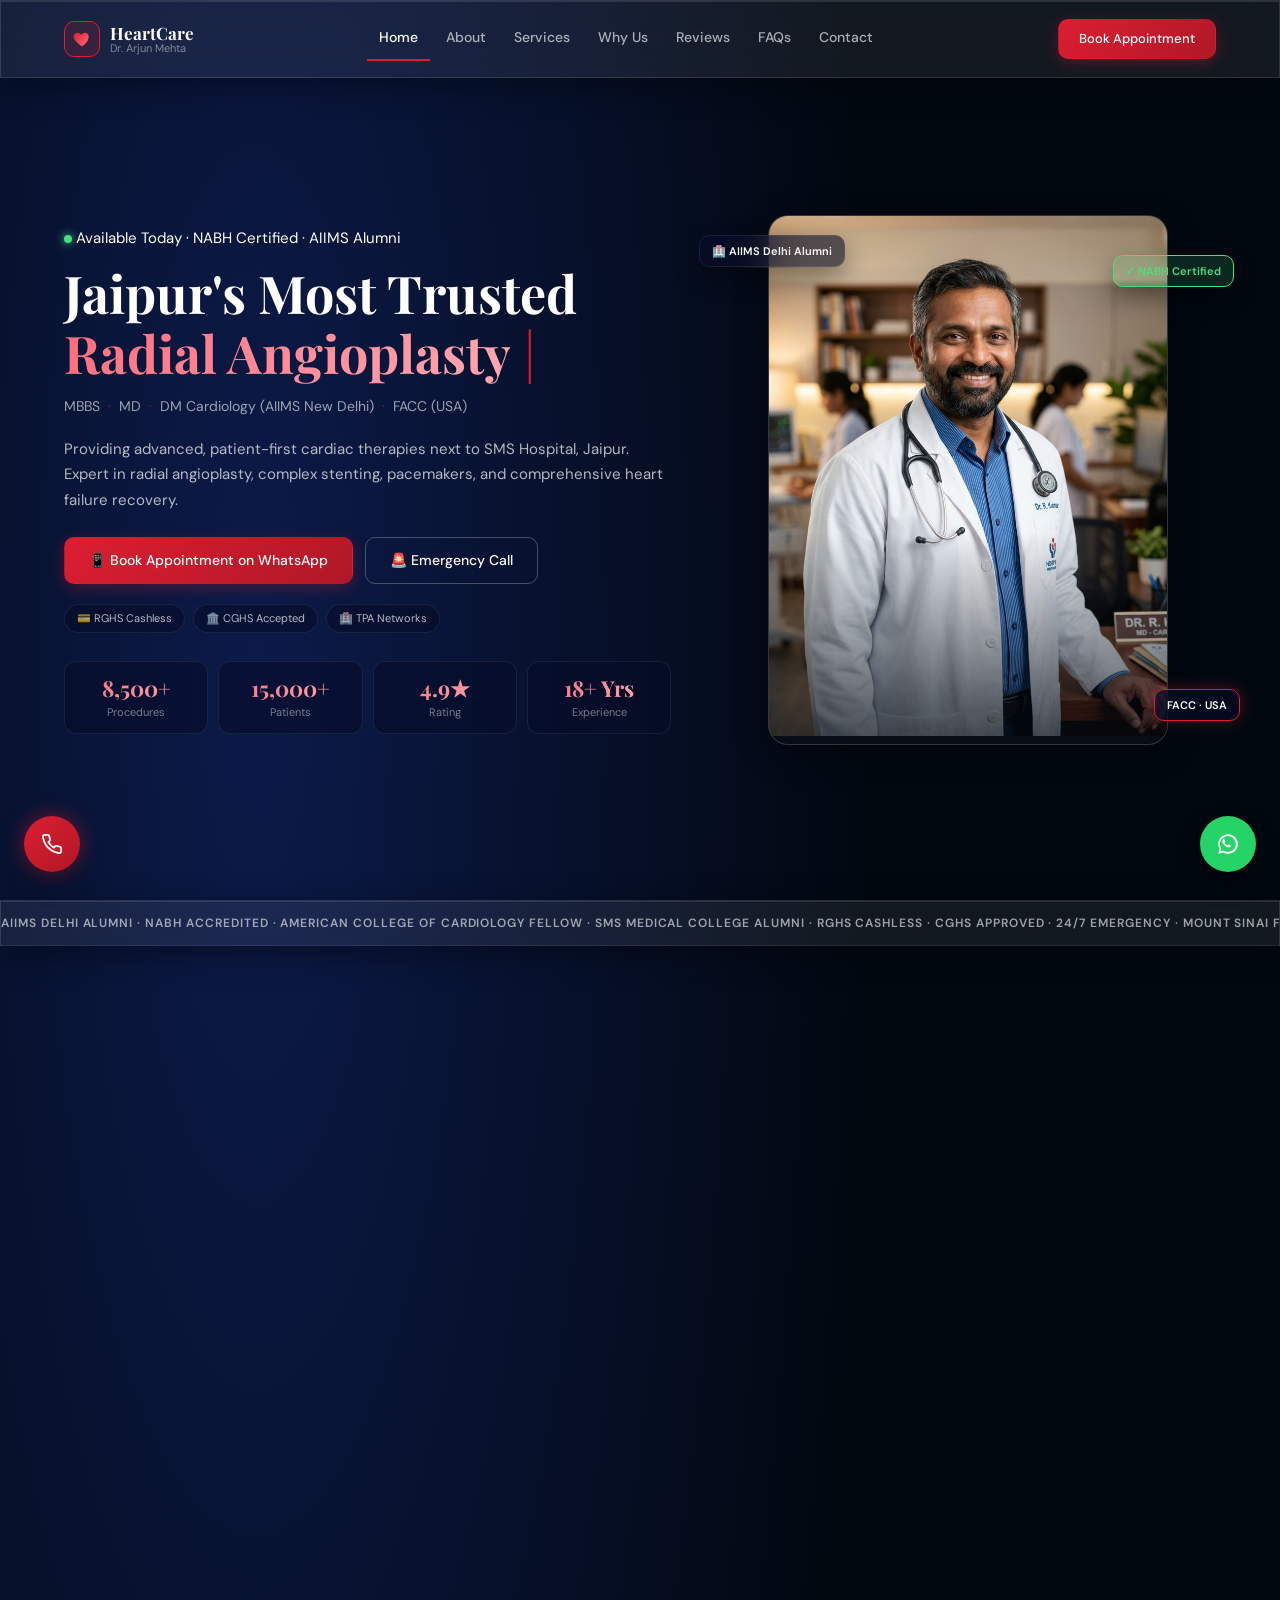
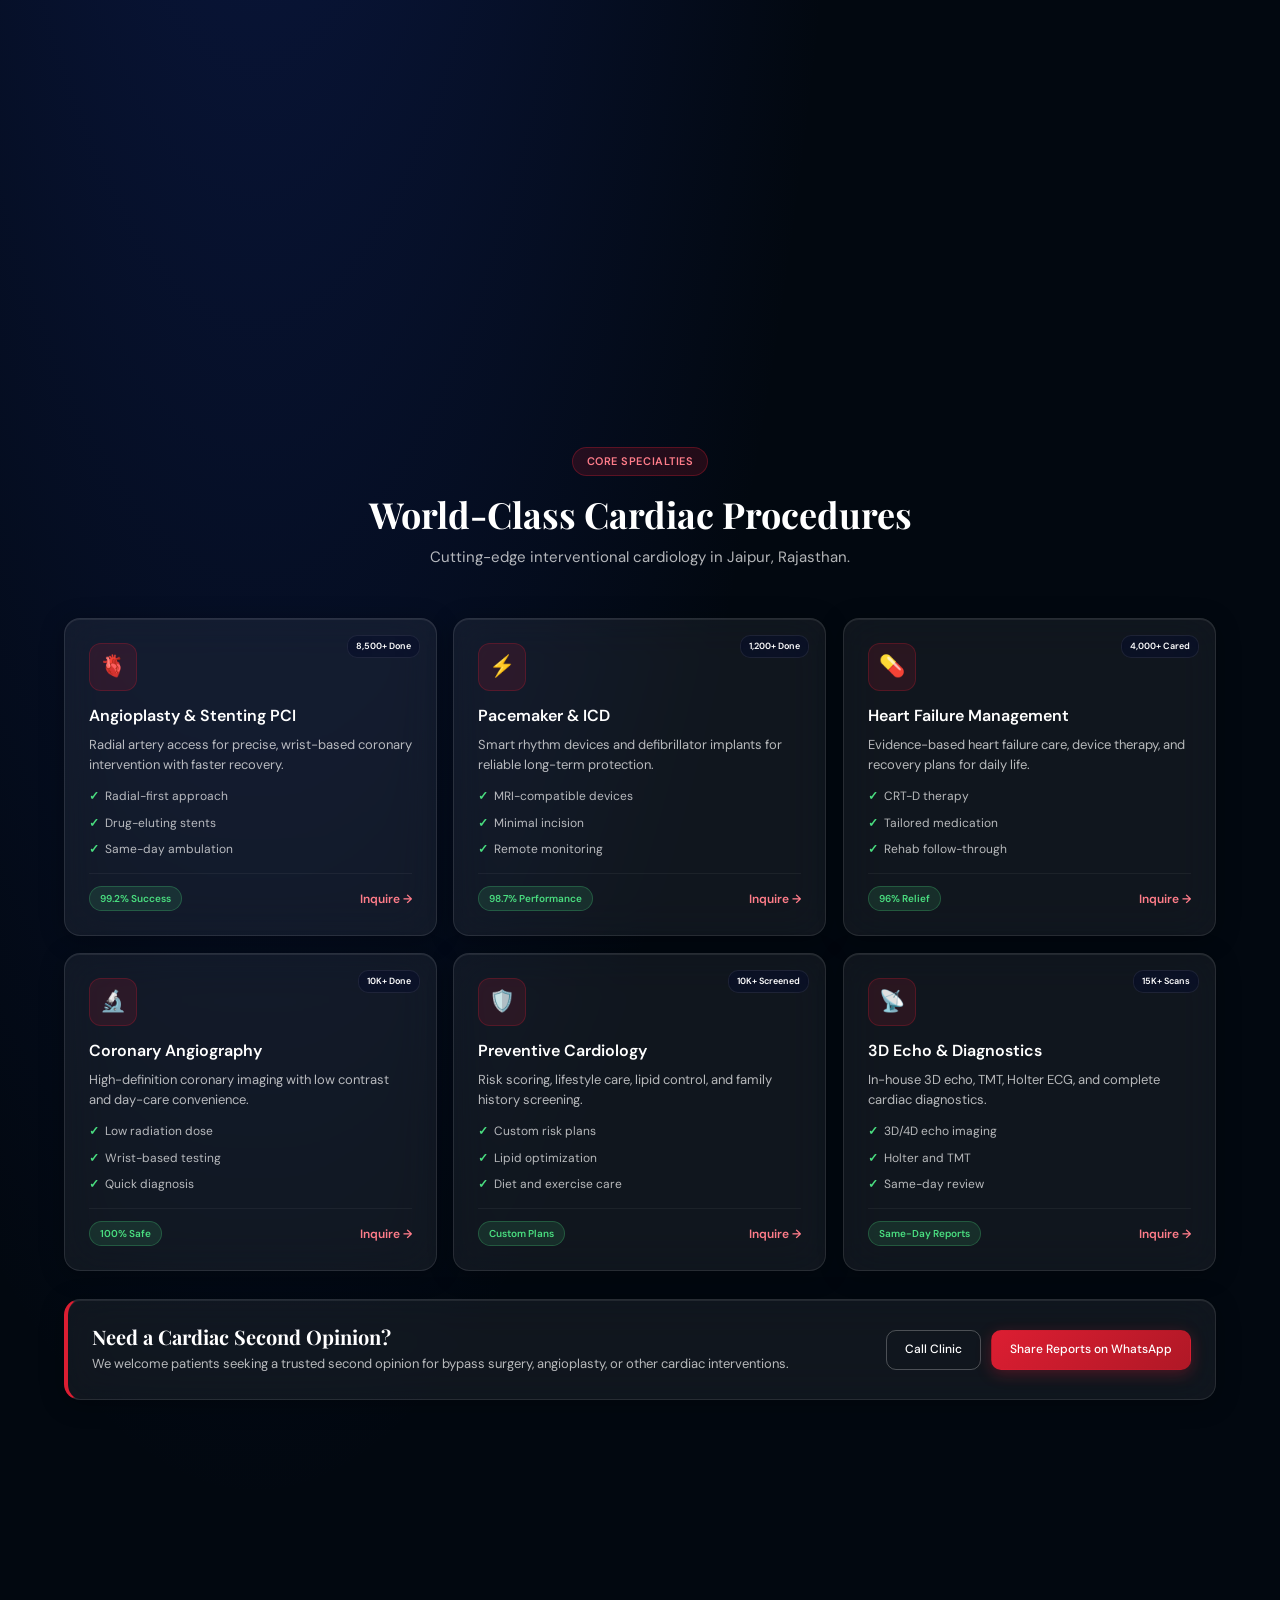
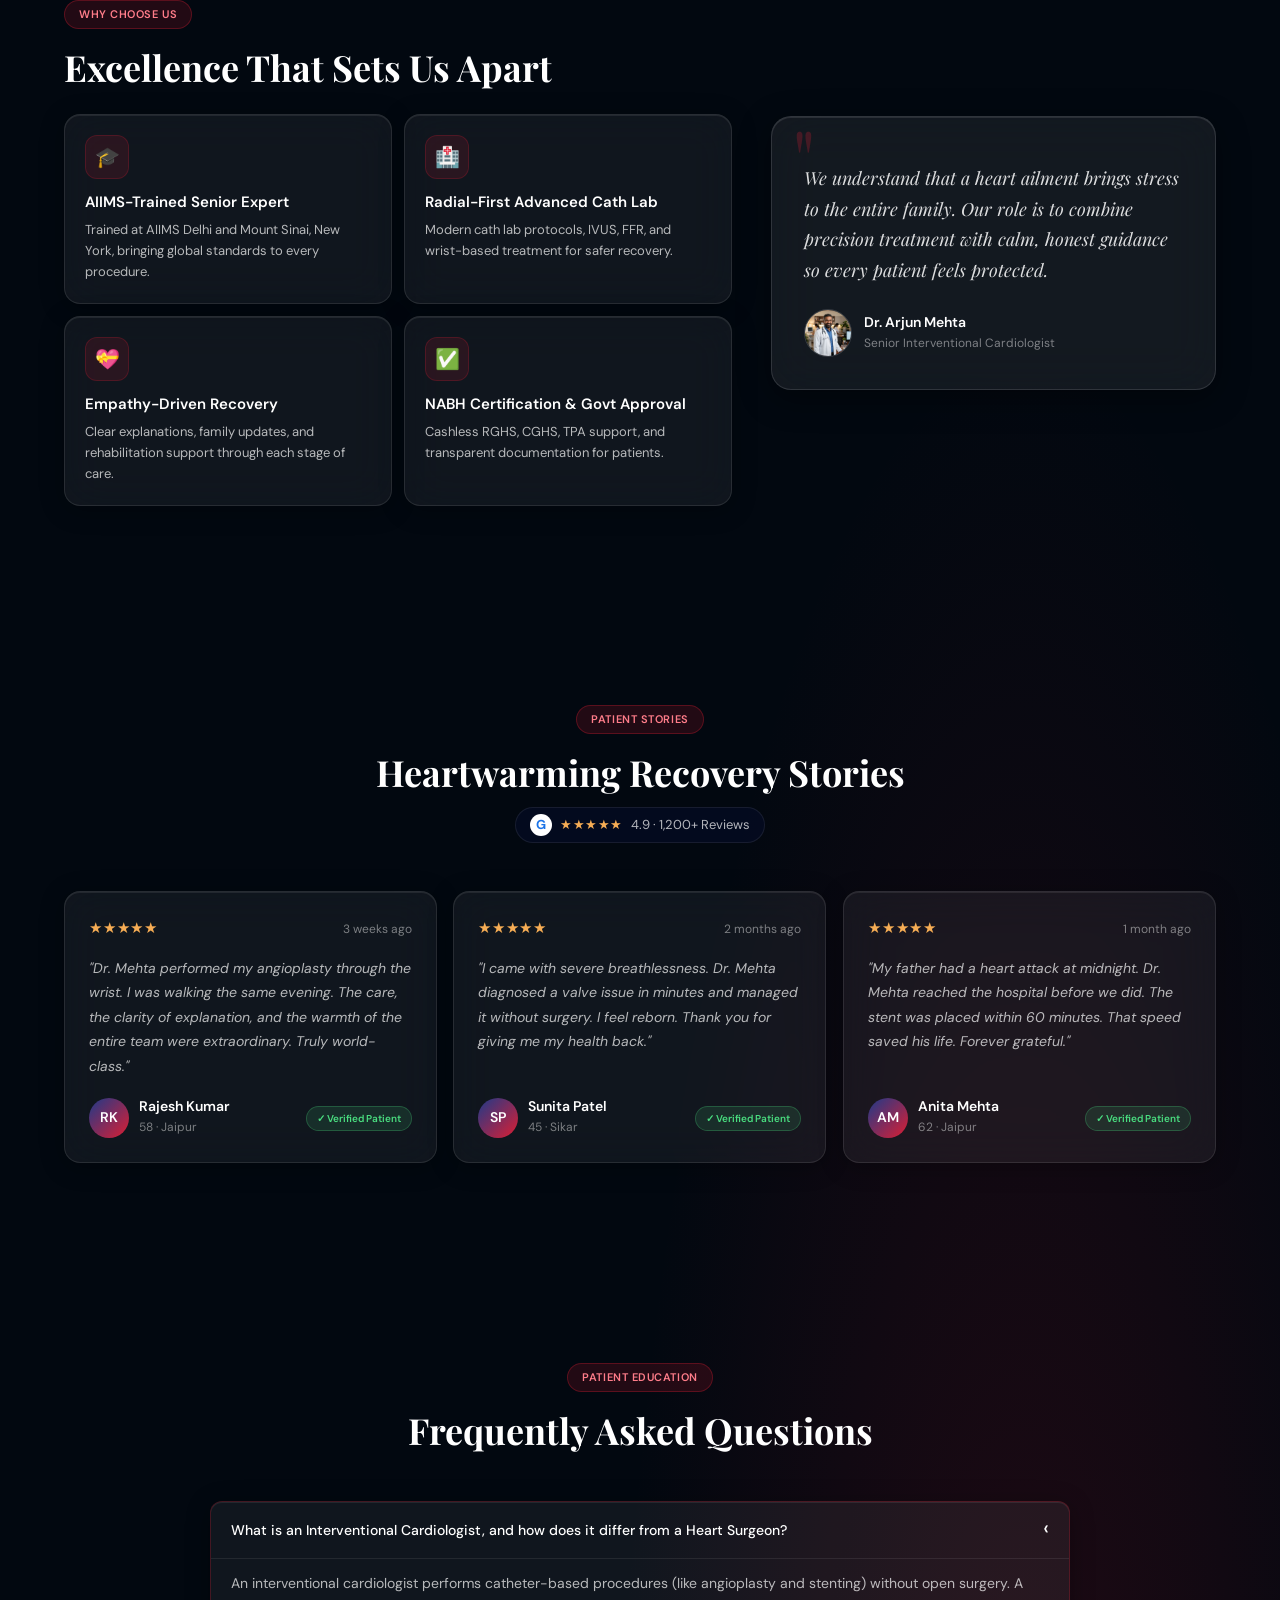
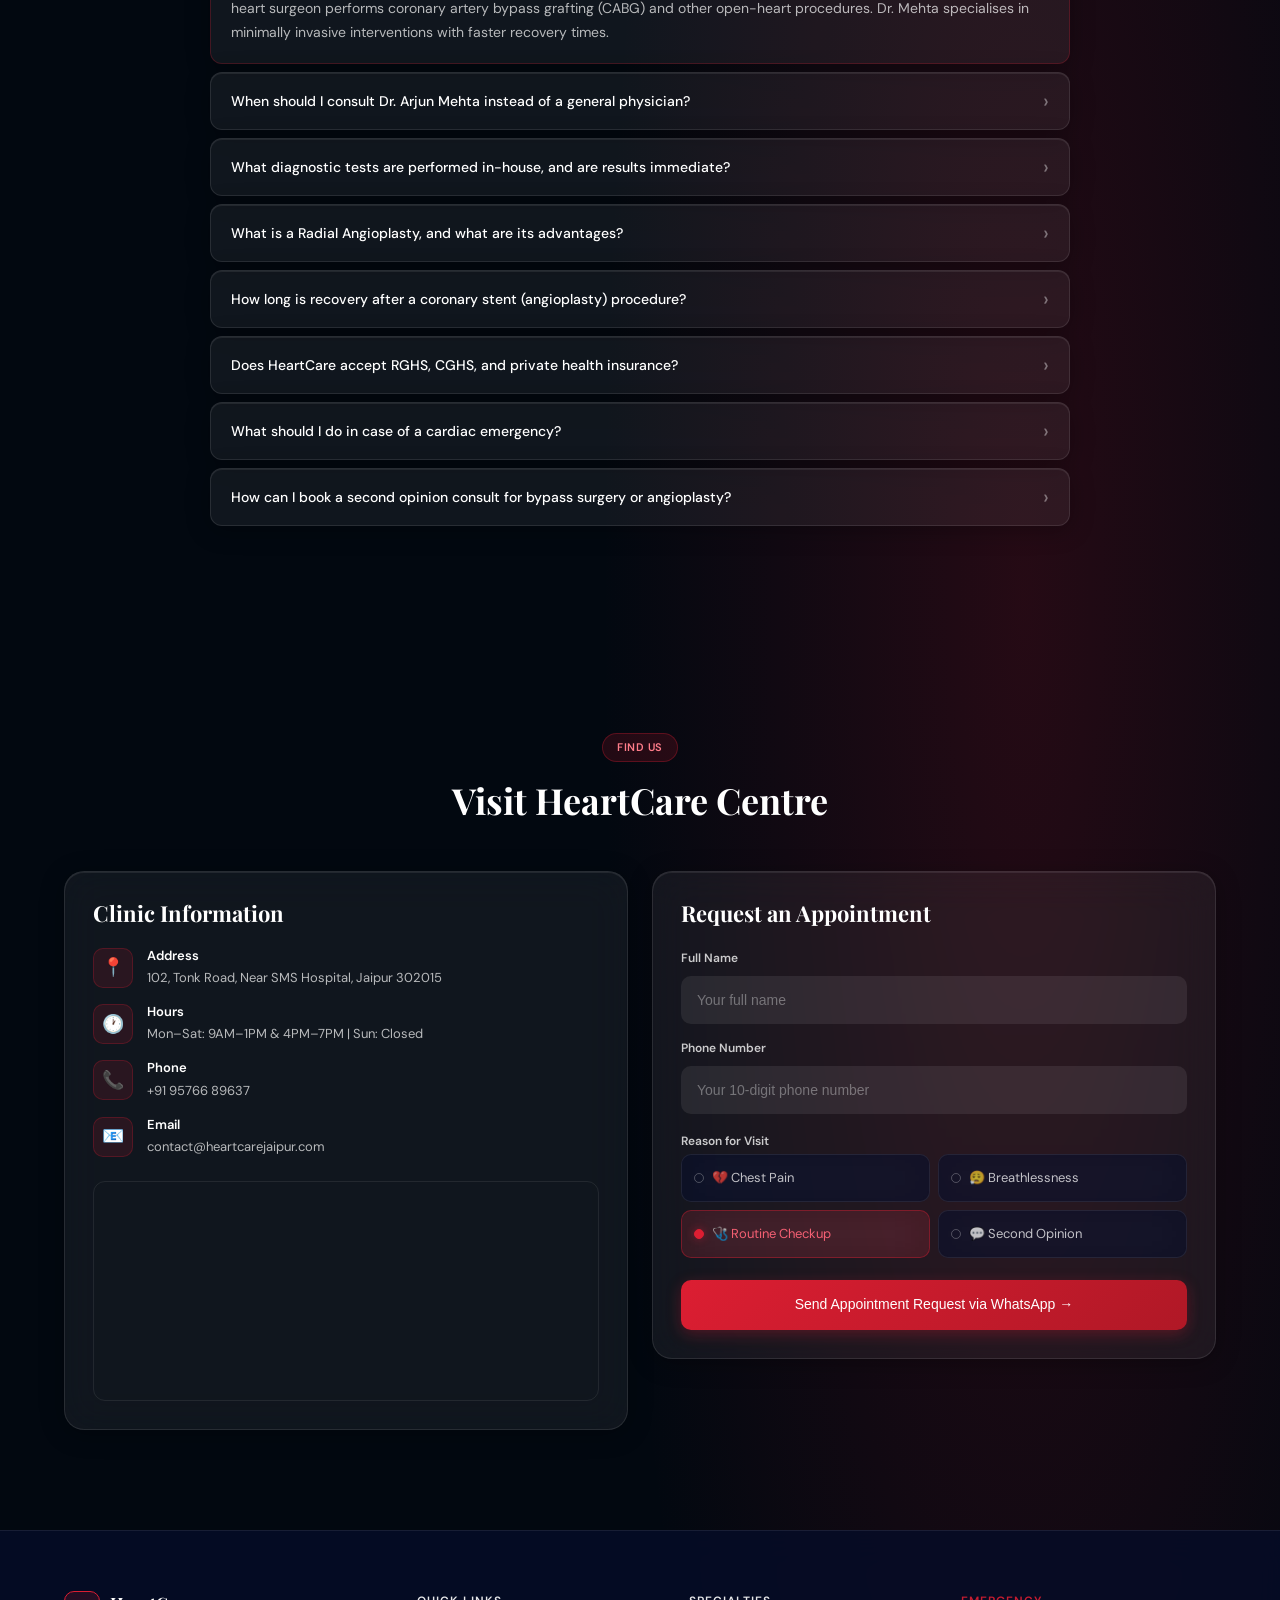
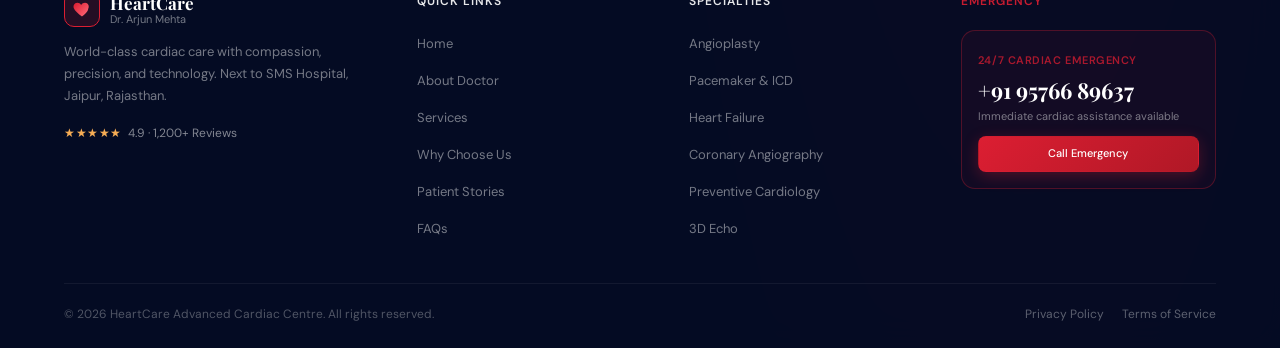
==== commit 7f8e45ba: "last commit" ====
--- a/html/index.html
+++ b/html/index.html
@@ -1,155 +1,33 @@
 <!DOCTYPE html>
-<html lang="en" class="scroll-smooth">
+<html lang="en">
 <head>
   <meta charset="UTF-8">
   <meta name="viewport" content="width=device-width, initial-scale=1.0">
-  <meta http-equiv="X-UA-Compatible" content="IE=edge">
+  <title>Dr. Arjun Mehta - Best Interventional Cardiologist in Jaipur | HeartCare Centre</title>
+  <meta name="description" content="AIIMS-trained Interventional Cardiologist in Jaipur with 18+ years experience. Expert in radial angioplasty, pacemaker implantation & heart failure care at HeartCare Advanced Cardiac Centre, Jaipur.">
+  <link rel="canonical" href="https://heartcarejaipur.com">
   
-  <!-- SEO Meta Tags -->
-  <title>Dr. Arjun Mehta - Best Interventional Cardiologist in Jaipur | HeartCare Centre</title>
-  <meta name="description" content="Dr. Arjun Mehta is a premier AIIMS-trained Interventional Cardiologist in Jaipur with 18+ years of experience. Specializing in radial angioplasty, pacemaker implantation, and heart failure care at HeartCare Advanced Cardiac Centre.">
-  <meta name="keywords" content="cardiologist jaipur, heart doctor jaipur, angioplasty jaipur, pacemaker doctor jaipur, Dr. Arjun Mehta, HeartCare Jaipur, best cardiologist rajasthan, radial angioplasty jaipur">
-  <meta name="geo.region" content="IN-RJ">
-  <meta name="geo.placename" content="Jaipur">
-  <meta name="theme-color" content="#0a0f18">
-  <link rel="canonical" href="https://heartcarejaipur.com">
-
-  <!-- Open Graph Meta Tags -->
-  <meta property="og:title" content="Dr. Arjun Mehta - Best Interventional Cardiologist in Jaipur | HeartCare Centre">
-  <meta property="og:description" content="AIIMS-trained cardiologist with 18+ years of experience. Expert in radial angioplasty, pacemaker implantations, and advanced cardiac care next to SMS Hospital, Jaipur.">
+  <!-- Open Graph / Facebook -->
+  <meta property="og:title" content="Dr. Arjun Mehta - Best Interventional Cardiologist in Jaipur">
+  <meta property="og:description" content="18+ years · AIIMS Delhi · Advanced cardiac care in Jaipur">
+  <meta property="og:url" content="https://heartcarejaipur.com">
   <meta property="og:type" content="website">
-  <meta property="og:url" content="https://heartcarejaipur.com">
-  <meta property="og:site_name" content="HeartCare Advanced Cardiac Centre">
-
-  <!-- Fonts (Google Fonts) -->
-  <link rel="preconnect" href="https://fonts.googleapis.com">
-  <link rel="preconnect" href="https://fonts.gstatic.com" crossorigin>
-  <link href="https://fonts.googleapis.com/css2?family=Inter:wght@300;400;500;600;700;800;900&family=Playfair+Display:ital,wght@0,500;0,600;0,700;0,800;1,400&display=swap" rel="stylesheet">
-
-  <!-- Icons (Font Awesome & Phosphor Icons) -->
-  <link rel="stylesheet" href="https://cdnjs.cloudflare.com/ajax/libs/font-awesome/6.5.1/css/all.min.css">
-  <script src="https://unpkg.com/@phosphor-icons/web"></script>
-
-  <!-- Tailwind CSS CDN -->
-  <script src="https://cdn.tailwindcss.com"></script>
-  <script>
-    tailwind.config = {
-      theme: {
-        extend: {
-          colors: {
-            navy: {
-              50: '#f4f6fa',
-              100: '#e7ecf4',
-              200: '#c5d2e5',
-              300: '#94adcd',
-              400: '#5c80ae',
-              500: '#3e5f8f',
-              600: '#304b73',
-              700: '#283e5f',
-              800: '#1d2a42',
-              900: '#131c2d',
-              950: '#0a0f18',
-            },
-            crimson: {
-              50: '#fef2f2',
-              100: '#fee2e2',
-              200: '#fecaca',
-              300: '#fca5a5',
-              400: '#f87171',
-              500: '#ef4444',
-              600: '#dc2626',
-              700: '#b91c1c',
-              800: '#991b1b',
-              900: '#7f1d1d',
-            }
-          },
-          fontFamily: {
-            playfair: ['Playfair Display', 'serif'],
-            sans: ['Inter', 'sans-serif'],
-          },
-        }
-      }
-    }
-  </script>
-
-  <!-- Custom Embedded Styles for premium feel, mesh background, scroll spy and animations -->
-  <style>
-    /* Heartbeat animation for logo and key elements */
-    @keyframes heartbeat {
-      0% { transform: scale(1); }
-      14% { transform: scale(1.1); }
-      28% { transform: scale(1); }
-      42% { transform: scale(1.1); }
-      70% { transform: scale(1); }
-    }
-    .animate-heartbeat {
-      animation: heartbeat 1.5s infinite ease-in-out;
-    }
-
-    /* Mesh Gradients for background */
-    .bg-mesh {
-      background-color: #0a0f18; /* Navy 950 */
-      background-image: 
-        radial-gradient(at 0% 0%, rgba(220, 38, 38, 0.12) 0px, transparent 50%), 
-        radial-gradient(at 100% 0%, rgba(30, 58, 138, 0.25) 0px, transparent 50%),
-        radial-gradient(at 50% 100%, rgba(220, 38, 38, 0.08) 0px, transparent 50%);
-    }
-
-    /* Smooth scrolling marquee style */
-    .marquee-track {
-      display: flex;
-      width: max-content;
-      animation: marquee 30s linear infinite;
-    }
-    @keyframes marquee {
-      0% { transform: translateX(0); }
-      100% { transform: translateX(-50%); }
-    }
-
-    /* Hide scrollbar utility */
-    .scrollbar-none::-webkit-scrollbar {
-      display: none;
-    }
-    .scrollbar-none {
-      -ms-overflow-style: none;
-      scrollbar-width: none;
-    }
-
-    /* Typing cursor */
-    .cursor {
-      animation: blink 0.8s infinite;
-    }
-    @keyframes blink {
-      0%, 100% { opacity: 1; }
-      50% { opacity: 0; }
-    }
-
-    /* Custom Glassmorphism styles */
-    .glass-card {
-      background: rgba(19, 28, 45, 0.7);
-      backdrop-filter: blur(12px);
-      -webkit-backdrop-filter: blur(12px);
-      border: 1px solid rgba(255, 255, 255, 0.05);
-    }
-    .glass-nav {
-      background: rgba(10, 15, 24, 0.85);
-      backdrop-filter: blur(16px);
-      -webkit-backdrop-filter: blur(16px);
-    }
-  </style>
-
-  <!-- Schema.org Structured Data -->
+  <meta property="og:image" content="https://heartcarejaipur.com/img/dr_arjun_mehta.png">
+  <meta property="og:image:width" content="400">
+  <meta property="og:image:height" content="400">
+  
+  <!-- Twitter -->
+  <meta name="twitter:card" content="summary_large_image">
+  
+  <!-- Structured Data (JSON-LD Schema) -->
   <script type="application/ld+json">
   {
     "@context": "https://schema.org",
     "@type": "MedicalBusiness",
     "name": "HeartCare Advanced Cardiac Centre",
-    "description": "Premium interventional cardiology clinic in Jaipur, Rajasthan, offering advanced diagnostic, therapeutic, and preventive care.",
     "url": "https://heartcarejaipur.com",
-    "telephone": "+91-9829012345",
-    "email": "contact@heartcarejaipur.com",
+    "telephone": "+919576689637",
     "image": "https://heartcarejaipur.com/img/dr_arjun_mehta.png",
-    "priceRange": "₹₹₹",
     "address": {
       "@type": "PostalAddress",
       "streetAddress": "102, Tonk Road, Near SMS Hospital",
@@ -158,1325 +36,868 @@
       "postalCode": "302015",
       "addressCountry": "IN"
     },
-    "geo": {
-      "@type": "GeoCoordinates",
-      "latitude": 26.8928,
-      "longitude": 75.8156
-    },
-    "openingHoursSpecification": [
-      {
-        "@type": "OpeningHoursSpecification",
-        "dayOfWeek": ["Monday","Tuesday","Wednesday","Thursday","Friday","Saturday"],
-        "opens": "09:00",
-        "closes": "13:00"
-      },
-      {
-        "@type": "OpeningHoursSpecification",
-        "dayOfWeek": ["Monday","Tuesday","Wednesday","Thursday","Friday","Saturday"],
-        "opens": "16:00",
-        "closes": "19:00"
-      }
-    ],
-    "medicalSpecialty": "CardiovascularDiseases",
-    "founder": {
-      "@type": "Person",
-      "name": "Dr. Arjun Mehta",
-      "honorificPrefix": "Dr.",
-      "jobTitle": "Senior Consultant & Interventional Cardiologist",
-      "alumniOf": [
-        {
-          "@type": "EducationalOrganization",
-          "name": "AIIMS New Delhi"
-        },
-        {
-          "@type": "EducationalOrganization",
-          "name": "SMS Medical College Jaipur"
-        }
-      ],
-      "hasCredential": [
-        {"@type": "EducationalOccupationalCredential", "credentialCategory": "MBBS"},
-        {"@type": "EducationalOccupationalCredential", "credentialCategory": "MD Medicine"},
-        {"@type": "EducationalOccupationalCredential", "credentialCategory": "DM Cardiology"},
-        {"@type": "EducationalOccupationalCredential", "credentialCategory": "FACC"}
-      ]
-    },
+    "openingHours": ["Mo-Sa 09:00-13:00", "Mo-Sa 16:00-19:00"],
+    "medicalSpecialty": "Cardiology",
     "aggregateRating": {
       "@type": "AggregateRating",
       "ratingValue": "4.9",
-      "reviewCount": "1200",
-      "bestRating": "5",
-      "worstRating": "1"
+      "reviewCount": "1200"
     }
   }
   </script>
+
+  <link rel="stylesheet" href="../css/style.css">
 </head>
-<body class="font-sans bg-navy-950 text-slate-300 antialiased overflow-x-hidden">
-
-  <!-- Mobile Nav Overlay -->
-  <div class="fixed inset-0 bg-black/50 z-[98] hidden backdrop-blur-sm transition-opacity duration-300" id="navOverlay"></div>
-
-  <!-- ===== NAVBAR ===== -->
-  <nav class="fixed top-0 left-0 w-full z-[99] glass-nav border-b border-navy-800/40 transition-all duration-300" id="navbar">
-    <div class="max-w-7xl mx-auto px-4 sm:px-6 lg:px-8">
-      <div class="flex items-center justify-between h-16 lg:h-20">
-        <!-- Logo -->
-        <a href="#hero" class="flex items-center gap-2 group shrink-0">
-          <div class="w-10 h-10 rounded-xl bg-gradient-to-br from-crimson-600 to-crimson-800 flex items-center justify-center text-white shadow-lg shadow-crimson-600/20">
-            <i class="ph-bold ph-heartbeat text-2xl animate-heartbeat"></i>
-          </div>
-          <div class="leading-tight">
-            <span class="block text-white font-extrabold text-base lg:text-lg font-playfair tracking-wide group-hover:text-crimson-400 transition-colors">HeartCare</span>
-            <span class="block font-sans font-semibold text-[10px] lg:text-[11px] text-crimson-500 tracking-[0.5px] uppercase">Dr. Arjun Mehta</span>
-          </div>
+<body>
+  <!-- Skip Link for screen readers -->
+  <a class="skip-link" href="#mainContent">Skip to main content</a>
+
+  <!-- Animated Grid Overlay -->
+  <div class="grid-overlay" aria-hidden="true"></div>
+
+  <!-- SECTION 1: HEADER & NAVBAR -->
+  <header class="site-header glass" id="siteHeader">
+    <div class="container">
+      <nav class="main-nav" aria-label="Primary navigation">
+        <a class="brand" href="#home" aria-label="HeartCare home page">
+          <span class="brand-mark" aria-hidden="true">
+            <svg viewBox="0 0 24 24" fill="none">
+              <path d="M12 21s-7.2-4.62-9.46-9.2C.78 8.24 2.74 4.5 6.36 4.5c2.02 0 3.38 1.06 4.18 2.08.29.37.63.37.92 0 .8-1.02 2.16-2.08 4.18-2.08 3.62 0 5.58 3.74 3.82 7.3C19.2 16.38 12 21 12 21Z" fill="url(#heartGradientHeader)"/>
+              <defs>
+                <linearGradient id="heartGradientHeader" x1="4" y1="4" x2="20" y2="20" gradientUnits="userSpaceOnUse">
+                  <stop stop-color="#DC1E32"/>
+                  <stop offset="1" stop-color="#FF6B7A"/>
+                </linearGradient>
+              </defs>
+            </svg>
+          </span>
+          <span>
+            <span class="brand-name">HeartCare</span>
+            <span class="brand-sub">Dr. Arjun Mehta</span>
+          </span>
         </a>
 
-        <!-- Desktop Menu -->
-        <div class="hidden lg:flex items-center gap-8">
-          <ul class="flex items-center gap-6 text-sm font-medium">
-            <li><a href="#hero" class="nav-link text-white hover:text-crimson-500 transition-colors duration-200">Home</a></li>
-            <li><a href="#about" class="nav-link text-slate-300 hover:text-crimson-500 transition-colors duration-200">About</a></li>
-            <li><a href="#services" class="nav-link text-slate-300 hover:text-crimson-500 transition-colors duration-200">Services</a></li>
-            <li><a href="#whychoose" class="nav-link text-slate-300 hover:text-crimson-500 transition-colors duration-200">Why Us</a></li>
-            <li><a href="#testimonials" class="nav-link text-slate-300 hover:text-crimson-500 transition-colors duration-200">Reviews</a></li>
-            <li><a href="#faqs" class="nav-link text-slate-300 hover:text-crimson-500 transition-colors duration-200">FAQs</a></li>
-            <li><a href="#contact" class="nav-link text-slate-300 hover:text-crimson-500 transition-colors duration-200">Contact</a></li>
+        <!-- Menu links - single navigation element for both desktop and mobile -->
+        <ul class="nav-menu" id="navMenu" role="dialog" aria-modal="true" aria-label="Mobile navigation menu">
+          <canvas id="menuParticles" aria-hidden="true"></canvas>
+          <div class="menu-orb menu-orb-1" aria-hidden="true"></div>
+          <div class="menu-orb menu-orb-2" aria-hidden="true"></div>
+
+          <li><a href="#home" class="active">Home</a></li>
+          <li><a href="#about">About</a></li>
+          <li><a href="#services">Services</a></li>
+          <li><a href="#whychoose">Why Us</a></li>
+          <li><a href="#testimonials">Reviews</a></li>
+          <li><a href="#faqs">FAQs</a></li>
+          <li><a href="#contact">Contact</a></li>
+
+          <!-- Menu navigation footer -->
+          <div class="menu-footer">
+            <a href="tel:+919576689637" class="menu-emergency-btn">
+              <span class="pulse-ring"></span>
+              🚨 24/7 Emergency Call: +91 95766 89637
+            </a>
+            <div class="menu-socials">
+              <a href="https://wa.me/919576689637" target="_blank" rel="noopener" aria-label="WhatsApp Appointment Booking">💬 WhatsApp</a>
+              <a href="tel:+919576689637" aria-label="Emergency Phone Line">📞 Call</a>
+              <a href="mailto:contact@heartcarejaipur.com" aria-label="Official Email Contact">📧 Email</a>
+            </div>
+            <div class="menu-ecg" aria-hidden="true">
+              <svg viewBox="0 0 300 50" fill="none" stroke="#DC1E32" stroke-width="2" stroke-linecap="round" stroke-linejoin="round">
+                <path d="M0,25 L80,25 L90,15 L95,35 L100,5 L108,45 L112,25 L120,25 L130,25 L140,15 L145,35 L150,5 L158,45 L162,25 L300,25" />
+              </svg>
+            </div>
+          </div>
+        </ul>
+
+        <div class="nav-actions">
+          <a class="btn btn-primary" href="https://wa.me/919576689637?text=Hi+Dr.+Arjun+Mehta,+I+want+to+book+a+cardiac+consultation+appointment." target="_blank" rel="noopener">Book Appointment</a>
+          <button class="nav-toggle" id="navToggle" type="button" aria-label="Open navigation menu" aria-expanded="false" aria-controls="navMenu">
+            <span></span>
+          </button>
+        </div>
+      </nav>
+    </div>
+  </header>
+
+  <!-- ═══ MOBILE RIGHT-SIDE DRAWER ═══ -->
+  <div id="menuBackdrop" class="menu-backdrop" aria-hidden="true"></div>
+
+  <div id="mobileDrawer" class="mobile-drawer" role="dialog" aria-modal="true" aria-label="Navigation menu">
+    <!-- Drawer Header -->
+    <div class="drawer-header">
+      <a href="#home" class="drawer-brand" id="drawerBrandLink">
+        <svg viewBox="0 0 24 24" fill="none">
+          <path d="M12 21s-7.2-4.62-9.46-9.2C.78 8.24 2.74 4.5 6.36 4.5c2.02 0 3.38 1.06 4.18 2.08.29.37.63.37.92 0 .8-1.02 2.16-2.08 4.18-2.08 3.62 0 5.58 3.74 3.82 7.3C19.2 16.38 12 21 12 21Z" fill="#DC1E32"/>
+        </svg>
+        HeartCare
+      </a>
+      <button class="drawer-close" id="drawerClose" aria-label="Close navigation menu">&#x2715;</button>
+    </div>
+
+    <!-- Drawer Navigation Links -->
+    <nav class="drawer-nav" aria-label="Mobile navigation">
+      <a href="#home" class="active"><span class="nav-icon">🏠</span> Home</a>
+      <a href="#about"><span class="nav-icon">👨‍⚕️</span> About</a>
+      <a href="#services"><span class="nav-icon">🫀</span> Services</a>
+      <a href="#whychoose"><span class="nav-icon">⭐</span> Why Us</a>
+      <a href="#testimonials"><span class="nav-icon">💬</span> Reviews</a>
+      <a href="#faqs"><span class="nav-icon">❓</span> FAQs</a>
+      <a href="#contact"><span class="nav-icon">📍</span> Contact</a>
+    </nav>
+
+    <!-- Book Appointment CTA -->
+    <div class="drawer-cta">
+      <a href="https://wa.me/919576689637?text=Hi+Dr.+Arjun+Mehta,+I+want+to+book+a+cardiac+consultation+appointment." target="_blank" rel="noopener">
+        📱 Book Appointment
+      </a>
+    </div>
+
+    <!-- Drawer Footer -->
+    <div class="drawer-footer">
+      <div class="drawer-socials">
+        <!-- WhatsApp -->
+        <a href="https://wa.me/919576689637" target="_blank" rel="noopener" class="soc-wa" aria-label="WhatsApp">
+          <svg viewBox="0 0 32 32" fill="currentColor" style="color:#25D366">
+            <path d="M19.11 17.34c-.26-.13-1.54-.76-1.78-.85-.24-.09-.42-.13-.6.13-.18.26-.69.85-.84 1.03-.16.18-.31.2-.58.07-.26-.13-1.1-.41-2.1-1.3-.78-.69-1.3-1.54-1.45-1.8-.15-.26-.02-.4.11-.53.12-.12.26-.31.4-.47.13-.16.18-.26.26-.44.09-.18.04-.33-.02-.47-.07-.13-.6-1.45-.82-1.98-.22-.52-.44-.45-.6-.46h-.51c-.18 0-.47.07-.71.33-.24.26-.93.91-.93 2.21s.95 2.57 1.08 2.75c.13.18 1.87 2.86 4.53 4 .63.27 1.13.43 1.51.55.64.2 1.21.17 1.67.1.51-.08 1.54-.63 1.76-1.24.22-.61.22-1.13.15-1.24-.07-.11-.24-.18-.51-.31ZM16.03 4C9.4 4 4 9.38 4 16c0 2.12.56 4.18 1.62 6L4 28l6.17-1.58A12 12 0 1 0 16.03 4Z"/>
+          </svg>
+          WhatsApp
+        </a>
+        <!-- Phone -->
+        <a href="tel:+919576689637" class="soc-call" aria-label="Call">
+          <svg viewBox="0 0 24 24" fill="none" stroke="#DC1E32" stroke-width="2" stroke-linecap="round" stroke-linejoin="round">
+            <path d="M22 16.92v3a2 2 0 0 1-2.18 2 19.79 19.79 0 0 1-8.63-3.07A19.5 19.5 0 0 1 4.11 2h3a2 2 0 0 1 2 1.72 12.84 12.84 0 0 0 .7 2.81 2 2 0 0 1-.45 2.11L8.09 9.91a16 16 0 0 0 6 6l1.27-1.27a2 2 0 0 1 2.11-.45 12.84 12.84 0 0 0 2.81.7A2 2 0 0 1 22 16.92z"/>
+          </svg>
+          Call
+        </a>
+        <!-- Instagram -->
+        <a href="https://www.instagram.com/heartcarejaipur" target="_blank" rel="noopener" class="soc-ig" aria-label="Instagram">
+          <svg viewBox="0 0 24 24" fill="none" stroke="url(#igGrad)" stroke-width="2" stroke-linecap="round" stroke-linejoin="round">
+            <defs>
+              <linearGradient id="igGrad" x1="0" y1="24" x2="24" y2="0" gradientUnits="userSpaceOnUse">
+                <stop offset="0%" stop-color="#f09433"/>
+                <stop offset="25%" stop-color="#e6683c"/>
+                <stop offset="50%" stop-color="#dc2743"/>
+                <stop offset="75%" stop-color="#cc2366"/>
+                <stop offset="100%" stop-color="#bc1888"/>
+              </linearGradient>
+            </defs>
+            <rect x="2" y="2" width="20" height="20" rx="5" ry="5"/>
+            <circle cx="12" cy="12" r="4"/>
+            <circle cx="17.5" cy="6.5" r="0.5" fill="#cc2366" stroke="none"/>
+          </svg>
+          Instagram
+        </a>
+      </div>
+      <div class="drawer-ecg" aria-hidden="true">
+        <svg viewBox="0 0 300 50" fill="none" stroke="#DC1E32" stroke-width="2" stroke-linecap="round" stroke-linejoin="round">
+          <path d="M0,25 L80,25 L90,15 L95,35 L100,5 L108,45 L112,25 L120,25 L130,25 L140,15 L145,35 L150,5 L158,45 L162,25 L300,25" />
+        </svg>
+      </div>
+    </div>
+  </div>
+  <!-- ═══ END MOBILE DRAWER ═══ -->
+
+
+  <main id="mainContent">
+    <!-- SECTION 2: HERO -->
+    <section class="hero" id="home">
+      <div class="container hero-grid">
+        <div class="hero-text">
+          <div class="trust-pill">
+            <span class="pulse-dot-wrapper">
+              <span class="pulse-dot" aria-hidden="true"></span>
+            </span>
+            Available Today · NABH Certified · AIIMS Alumni
+          </div>
+          
+          <h1>
+            Jaipur's Most Trusted<br>
+            <span id="typed-word" class="typed-text"></span>
+            <span class="typed-cursor">|</span>
+          </h1>
+          
+          <div class="credentials-line">MBBS <span>·</span> MD <span>·</span> DM Cardiology (AIIMS New Delhi) <span>·</span> FACC (USA)</div>
+          
+          <p class="hero-description">Providing advanced, patient-first cardiac therapies next to SMS Hospital, Jaipur. Expert in radial angioplasty, complex stenting, pacemakers, and comprehensive heart failure recovery.</p>
+          
+          <div class="hero-ctas">
+            <a class="btn btn-primary hero-book-btn" href="#contact">📱 Book Appointment on WhatsApp</a>
+            <a class="btn btn-secondary" href="tel:+919576689637">🚨 Emergency Call</a>
+          </div>
+
+          <div class="insurance-strip" aria-label="Cashless networks and TPA cards accepted">
+            <span class="insurance-pill glass-dark">💳 RGHS Cashless</span>
+            <span class="insurance-pill glass-dark">🏛️ CGHS Accepted</span>
+            <span class="insurance-pill glass-dark">🏥 TPA Networks</span>
+          </div>
+
+          <div class="hero-stats-grid" aria-label="Clinical stats achievements">
+            <div class="hero-stat-card glass-dark">
+              <span class="hero-stat-num">8,500+</span>
+              <span class="hero-stat-label">Procedures</span>
+            </div>
+            <div class="hero-stat-card glass-dark">
+              <span class="hero-stat-num">15,000+</span>
+              <span class="hero-stat-label">Patients</span>
+            </div>
+            <div class="hero-stat-card glass-dark">
+              <span class="hero-stat-num">4.9★</span>
+              <span class="hero-stat-label">Rating</span>
+            </div>
+            <div class="hero-stat-card glass-dark">
+              <span class="hero-stat-num">18+ Yrs</span>
+              <span class="hero-stat-label">Experience</span>
+            </div>
+          </div>
+        </div>
+
+        <div class="hero-image-stage">
+          <div class="hero-image-card glass">
+            <img src="../img/dr_arjun_mehta.png" alt="Dr. Arjun Mehta, Interventional Cardiologist in Jaipur" loading="eager" width="400" height="520">
+          </div>
+          <div class="float-badge badge-top-left glass-dark">🏥 AIIMS Delhi Alumni</div>
+          <div class="float-badge badge-top-right">✓ NABH Certified</div>
+          <div class="float-badge badge-bottom-right glass-dark">FACC · USA</div>
+        </div>
+      </div>
+    </section>
+
+    <!-- Unified Marquee ticker -->
+    <div class="marquee-strip glass">
+      <div class="marquee-container" aria-hidden="true">
+        <span>AIIMS Delhi Alumni · NABH Accredited · American College of Cardiology Fellow · SMS Medical College Alumni · RGHS Cashless · CGHS Approved · 24/7 Emergency · Mount Sinai Fellowship · AIIMS Delhi Alumni · NABH Accredited · American College of Cardiology Fellow · SMS Medical College Alumni · RGHS Cashless · CGHS Approved · 24/7 Emergency · Mount Sinai Fellowship ·</span>
+      </div>
+    </div>
+
+    <!-- SECTION 3: ABOUT DOCTOR -->
+    <section class="section" id="about">
+      <div class="container about-grid">
+        <div class="about-image-panel reveal">
+          <div class="about-image-card glass-card">
+            <img src="../img/dr_arjun_mehta.png" alt="Dr. Arjun Mehta, Senior Interventional Cardiologist" loading="lazy" width="400" height="540">
+          </div>
+          <div class="about-quote-block glass">
+            <span class="about-quote-mark" aria-hidden="true">"</span>
+            <p>A heart holds the dreams, smiles, and futures of a family.</p>
+            <cite>— Dr. Arjun Mehta</cite>
+          </div>
+        </div>
+
+        <div class="about-text reveal">
+          <span class="section-tag">Meet Your Doctor</span>
+          <h2>Healing Hearts, Enriching Lives</h2>
+          
+          <p>Growing up in Rajasthan, <strong>Dr. Arjun Mehta</strong> witnessed the gap in timely cardiac interventions in non-metropolitan regions. Determined to bridge this, he dedicated himself to medical excellence, securing his qualifications from the prestigious <strong>AIIMS New Delhi</strong>.</p>
+          
+          <p>With advanced fellowship training at <strong>Mount Sinai Hospital, New York</strong>, one of America's top cardiac centres, Dr. Mehta brings global expertise to Jaipur. His patient-first philosophy and mastery of minimally invasive techniques ensure world-class outcomes for every patient.</p>
+          
+          <p>Today, he leads HeartCare Advanced Cardiac Centre — a state-of-the-art facility offering comprehensive cardiac care under one roof, from advanced diagnostics to complex interventional procedures.</p>
+
+          <div class="education-timeline" aria-label="Dr. Arjun Mehta Education Timeline">
+            <div class="education-item glass-card">
+              <div class="education-title">MBBS &amp; MD (Medicine)</div>
+              <div class="education-inst">AIIMS New Delhi</div>
+            </div>
+            <div class="education-item glass-card">
+              <div class="education-title">DM Cardiology</div>
+              <div class="education-inst">SMS Medical College, Jaipur</div>
+            </div>
+            <div class="education-item glass-card">
+              <div class="education-title">Interventional Fellowship</div>
+              <div class="education-inst">Mount Sinai Hospital, New York</div>
+            </div>
+            <div class="education-item glass-card">
+              <div class="education-title">Professional Fellow</div>
+              <div class="education-inst">American College of Cardiology</div>
+            </div>
+          </div>
+
+          <a class="btn btn-primary" href="#contact">Book Consultation Now →</a>
+        </div>
+      </div>
+    </section>
+
+    <!-- SECTION 4: SERVICES -->
+    <section class="section" id="services">
+      <div class="container">
+        <div class="section-header reveal">
+          <span class="section-tag">Core Specialties</span>
+          <h2>World-Class Cardiac Procedures</h2>
+          <p>Cutting-edge interventional cardiology in Jaipur, Rajasthan.</p>
+        </div>
+
+        <div class="services-grid">
+          <!-- Card 1 -->
+          <article class="service-card glass-card reveal">
+            <span class="service-card-badge glass-dark">8,500+ Done</span>
+            <div class="service-icon-circle" aria-hidden="true">🫀</div>
+            <h3>Angioplasty &amp; Stenting PCI</h3>
+            <p>Radial artery access for precise, wrist-based coronary intervention with faster recovery.</p>
+            <ul class="service-bullets">
+              <li><span class="check">✓</span> Radial-first approach</li>
+              <li><span class="check">✓</span> Drug-eluting stents</li>
+              <li><span class="check">✓</span> Same-day ambulation</li>
+            </ul>
+            <div class="service-footer">
+              <span class="success-rate-badge">99.2% Success</span>
+              <a class="inquire-btn" href="https://wa.me/919576689637?text=I+want+to+inquire+about+Angioplasty+and+Stenting+PCI" target="_blank" rel="noopener">Inquire →</a>
+            </div>
+          </article>
+
+          <!-- Card 2 -->
+          <article class="service-card glass-card reveal">
+            <span class="service-card-badge glass-dark">1,200+ Done</span>
+            <div class="service-icon-circle" aria-hidden="true">⚡</div>
+            <h3>Pacemaker &amp; ICD</h3>
+            <p>Smart rhythm devices and defibrillator implants for reliable long-term protection.</p>
+            <ul class="service-bullets">
+              <li><span class="check">✓</span> MRI-compatible devices</li>
+              <li><span class="check">✓</span> Minimal incision</li>
+              <li><span class="check">✓</span> Remote monitoring</li>
+            </ul>
+            <div class="service-footer">
+              <span class="success-rate-badge">98.7% Performance</span>
+              <a class="inquire-btn" href="https://wa.me/919576689637?text=I+want+to+inquire+about+Pacemaker+and+ICD" target="_blank" rel="noopener">Inquire →</a>
+            </div>
+          </article>
+
+          <!-- Card 3 -->
+          <article class="service-card glass-card reveal">
+            <span class="service-card-badge glass-dark">4,000+ Cared</span>
+            <div class="service-icon-circle" aria-hidden="true">💊</div>
+            <h3>Heart Failure Management</h3>
+            <p>Evidence-based heart failure care, device therapy, and recovery plans for daily life.</p>
+            <ul class="service-bullets">
+              <li><span class="check">✓</span> CRT-D therapy</li>
+              <li><span class="check">✓</span> Tailored medication</li>
+              <li><span class="check">✓</span> Rehab follow-through</li>
+            </ul>
+            <div class="service-footer">
+              <span class="success-rate-badge">96% Relief</span>
+              <a class="inquire-btn" href="https://wa.me/919576689637?text=I+want+to+inquire+about+Heart+Failure+Management" target="_blank" rel="noopener">Inquire →</a>
+            </div>
+          </article>
+
+          <!-- Card 4 -->
+          <article class="service-card glass-card reveal">
+            <span class="service-card-badge glass-dark">10K+ Done</span>
+            <div class="service-icon-circle" aria-hidden="true">🔬</div>
+            <h3>Coronary Angiography</h3>
+            <p>High-definition coronary imaging with low contrast and day-care convenience.</p>
+            <ul class="service-bullets">
+              <li><span class="check">✓</span> Low radiation dose</li>
+              <li><span class="check">✓</span> Wrist-based testing</li>
+              <li><span class="check">✓</span> Quick diagnosis</li>
+            </ul>
+            <div class="service-footer">
+              <span class="success-rate-badge">100% Safe</span>
+              <a class="inquire-btn" href="https://wa.me/919576689637?text=I+want+to+inquire+about+Coronary+Angiography" target="_blank" rel="noopener">Inquire →</a>
+            </div>
+          </article>
+
+          <!-- Card 5 -->
+          <article class="service-card glass-card reveal">
+            <span class="service-card-badge glass-dark">10K+ Screened</span>
+            <div class="service-icon-circle" aria-hidden="true">🛡️</div>
+            <h3>Preventive Cardiology</h3>
+            <p>Risk scoring, lifestyle care, lipid control, and family history screening.</p>
+            <ul class="service-bullets">
+              <li><span class="check">✓</span> Custom risk plans</li>
+              <li><span class="check">✓</span> Lipid optimization</li>
+              <li><span class="check">✓</span> Diet and exercise care</li>
+            </ul>
+            <div class="service-footer">
+              <span class="success-rate-badge">Custom Plans</span>
+              <a class="inquire-btn" href="https://wa.me/919576689637?text=I+want+to+inquire+about+Preventive+Cardiology" target="_blank" rel="noopener">Inquire →</a>
+            </div>
+          </article>
+
+          <!-- Card 6 -->
+          <article class="service-card glass-card reveal">
+            <span class="service-card-badge glass-dark">15K+ Scans</span>
+            <div class="service-icon-circle" aria-hidden="true">📡</div>
+            <h3>3D Echo &amp; Diagnostics</h3>
+            <p>In-house 3D echo, TMT, Holter ECG, and complete cardiac diagnostics.</p>
+            <ul class="service-bullets">
+              <li><span class="check">✓</span> 3D/4D echo imaging</li>
+              <li><span class="check">✓</span> Holter and TMT</li>
+              <li><span class="check">✓</span> Same-day review</li>
+            </ul>
+            <div class="service-footer">
+              <span class="success-rate-badge">Same-Day Reports</span>
+              <a class="inquire-btn" href="https://wa.me/919576689637?text=I+want+to+inquire+about+3D+Echo+and+Diagnostics" target="_blank" rel="noopener">Inquire →</a>
+            </div>
+          </article>
+        </div>
+
+        <!-- Second opinion banner -->
+        <div class="opinion-banner glass-card reveal">
+          <div>
+            <h3>Need a Cardiac Second Opinion?</h3>
+            <p>We welcome patients seeking a trusted second opinion for bypass surgery, angioplasty, or other cardiac interventions.</p>
+          </div>
+          <div class="opinion-ctas">
+            <a class="btn btn-secondary" href="tel:+919576689637">Call Clinic</a>
+            <a class="btn btn-primary" href="https://wa.me/919576689637?text=Hi+Dr.+Arjun+Mehta,+I+would+like+to+share+my+reports+for+a+second+opinion+consultation." target="_blank" rel="noopener">Share Reports on WhatsApp</a>
+          </div>
+        </div>
+      </div>
+    </section>
+
+    <!-- SECTION 5: WHY CHOOSE US -->
+    <section class="section" id="whychoose">
+      <div class="container why-us-grid">
+        <div class="why-us-left">
+          <span class="section-tag reveal">Why Choose Us</span>
+          <h2 class="reveal">Excellence That Sets Us Apart</h2>
+          
+          <div class="why-features-grid">
+            <article class="why-card glass-card reveal">
+              <div class="why-card-icon" aria-hidden="true">🎓</div>
+              <h3>AIIMS-Trained Senior Expert</h3>
+              <p>Trained at AIIMS Delhi and Mount Sinai, New York, bringing global standards to every procedure.</p>
+            </article>
+
+            <article class="why-card glass-card reveal">
+              <div class="why-card-icon" aria-hidden="true">🏥</div>
+              <h3>Radial-First Advanced Cath Lab</h3>
+              <p>Modern cath lab protocols, IVUS, FFR, and wrist-based treatment for safer recovery.</p>
+            </article>
+
+            <article class="why-card glass-card reveal">
+              <div class="why-card-icon" aria-hidden="true">💝</div>
+              <h3>Empathy-Driven Recovery</h3>
+              <p>Clear explanations, family updates, and rehabilitation support through each stage of care.</p>
+            </article>
+
+            <article class="why-card glass-card reveal">
+              <div class="why-card-icon" aria-hidden="true">✅</div>
+              <h3>NABH Certification &amp; Govt Approval</h3>
+              <p>Cashless RGHS, CGHS, TPA support, and transparent documentation for patients.</p>
+            </article>
+          </div>
+        </div>
+
+        <aside class="doctor-phil-card glass reveal" aria-label="Dr. Mehta's Medical Philosophy">
+          <blockquote>
+            We understand that a heart ailment brings stress to the entire family. Our role is to combine precision treatment with calm, honest guidance so every patient feels protected.
+          </blockquote>
+          <div class="phil-author">
+            <div class="phil-avatar">
+              <img src="../img/dr_arjun_mehta.png" alt="Dr. Arjun Mehta Avatar" loading="lazy" width="48" height="48">
+            </div>
+            <div>
+              <div class="phil-name">Dr. Arjun Mehta</div>
+              <div class="phil-title">Senior Interventional Cardiologist</div>
+            </div>
+          </div>
+        </aside>
+      </div>
+    </section>
+
+    <!-- SECTION 6: TESTIMONIALS -->
+    <section class="section" id="testimonials">
+      <div class="container">
+        <div class="section-header reveal">
+          <span class="section-tag">Patient Stories</span>
+          <h2>Heartwarming Recovery Stories</h2>
+          <div class="google-rating-strip glass-dark">
+            <span class="google-icon-circle" aria-hidden="true">G</span>
+            <span class="gold-stars" aria-hidden="true">★★★★★</span>
+            <span>4.9 · 1,200+ Reviews</span>
+          </div>
+        </div>
+
+        <div class="testimonials-grid">
+          <!-- Card 1 -->
+          <article class="testimonial-card glass-card reveal">
+            <div class="testimonial-top-row">
+              <span class="gold-stars" aria-label="5 stars rating">★★★★★</span>
+              <span class="testimonial-date">3 weeks ago</span>
+            </div>
+            <p class="testimonial-quote">"Dr. Mehta performed my angioplasty through the wrist. I was walking the same evening. The care, the clarity of explanation, and the warmth of the entire team were extraordinary. Truly world-class."</p>
+            <div class="testimonial-bottom-row">
+              <div class="testimonial-client">
+                <div class="client-initials" aria-hidden="true">RK</div>
+                <div>
+                  <div class="client-name">Rajesh Kumar</div>
+                  <div class="client-meta">58 · Jaipur</div>
+                </div>
+              </div>
+              <span class="verified-patient-badge">✓ Verified Patient</span>
+            </div>
+          </article>
+
+          <!-- Card 2 -->
+          <article class="testimonial-card glass-card reveal">
+            <div class="testimonial-top-row">
+              <span class="gold-stars" aria-label="5 stars rating">★★★★★</span>
+              <span class="testimonial-date">2 months ago</span>
+            </div>
+            <p class="testimonial-quote">"I came with severe breathlessness. Dr. Mehta diagnosed a valve issue in minutes and managed it without surgery. I feel reborn. Thank you for giving me my health back."</p>
+            <div class="testimonial-bottom-row">
+              <div class="testimonial-client">
+                <div class="client-initials" aria-hidden="true">SP</div>
+                <div>
+                  <div class="client-name">Sunita Patel</div>
+                  <div class="client-meta">45 · Sikar</div>
+                </div>
+              </div>
+              <span class="verified-patient-badge">✓ Verified Patient</span>
+            </div>
+          </article>
+
+          <!-- Card 3 -->
+          <article class="testimonial-card glass-card reveal">
+            <div class="testimonial-top-row">
+              <span class="gold-stars" aria-label="5 stars rating">★★★★★</span>
+              <span class="testimonial-date">1 month ago</span>
+            </div>
+            <p class="testimonial-quote">"My father had a heart attack at midnight. Dr. Mehta reached the hospital before we did. The stent was placed within 60 minutes. That speed saved his life. Forever grateful."</p>
+            <div class="testimonial-bottom-row">
+              <div class="testimonial-client">
+                <div class="client-initials" aria-hidden="true">AM</div>
+                <div>
+                  <div class="client-name">Anita Mehta</div>
+                  <div class="client-meta">62 · Jaipur</div>
+                </div>
+              </div>
+              <span class="verified-patient-badge">✓ Verified Patient</span>
+            </div>
+          </article>
+        </div>
+      </div>
+    </section>
+
+    <!-- SECTION 7: FAQ ACCORDION -->
+    <section class="section" id="faqs">
+      <div class="container">
+        <div class="section-header reveal">
+          <span class="section-tag">Patient Education</span>
+          <h2>Frequently Asked Questions</h2>
+        </div>
+
+        <div class="faq-container reveal">
+          <!-- Accordion item 1 -->
+          <div class="faq-item glass-card open">
+            <button class="faq-question" type="button" aria-expanded="true" aria-controls="faq-ans-1">
+              What is an Interventional Cardiologist, and how does it differ from a Heart Surgeon?
+              <span class="faq-arrow" aria-hidden="true">›</span>
+            </button>
+            <div class="faq-answer" id="faq-ans-1" role="region">
+              <div class="faq-answer-inner">
+                <p>An interventional cardiologist performs catheter-based procedures (like angioplasty and stenting) without open surgery. A heart surgeon performs coronary artery bypass grafting (CABG) and other open-heart procedures. Dr. Mehta specialises in minimally invasive interventions with faster recovery times.</p>
+              </div>
+            </div>
+          </div>
+
+          <!-- Accordion item 2 -->
+          <div class="faq-item glass-card">
+            <button class="faq-question" type="button" aria-expanded="false" aria-controls="faq-ans-2">
+              When should I consult Dr. Arjun Mehta instead of a general physician?
+              <span class="faq-arrow" aria-hidden="true">›</span>
+            </button>
+            <div class="faq-answer" id="faq-ans-2" role="region">
+              <div class="faq-answer-inner">
+                <p>If you experience chest pain, breathlessness, palpitations, dizziness, or have risk factors like diabetes, hypertension, or a family history of heart disease, a cardiology consultation is recommended. Dr. Mehta provides comprehensive evaluation and personalised treatment plans.</p>
+              </div>
+            </div>
+          </div>
+
+          <!-- Accordion item 3 -->
+          <div class="faq-item glass-card">
+            <button class="faq-question" type="button" aria-expanded="false" aria-controls="faq-ans-3">
+              What diagnostic tests are performed in-house, and are results immediate?
+              <span class="faq-arrow" aria-hidden="true">›</span>
+            </button>
+            <div class="faq-answer" id="faq-ans-3" role="region">
+              <div class="faq-answer-inner">
+                <p>Our centre offers in-house 3D echocardiography, stress tests, Holter monitoring, ECG, and blood work. Most results are available within 30-60 minutes, allowing same-day consultation and diagnosis.</p>
+              </div>
+            </div>
+          </div>
+
+          <!-- Accordion item 4 -->
+          <div class="faq-item glass-card">
+            <button class="faq-question" type="button" aria-expanded="false" aria-controls="faq-ans-4">
+              What is a Radial Angioplasty, and what are its advantages?
+              <span class="faq-arrow" aria-hidden="true">›</span>
+            </button>
+            <div class="faq-answer" id="faq-ans-4" role="region">
+              <div class="faq-answer-inner">
+                <p>Radial angioplasty is performed through the wrist artery rather than the groin. Benefits include immediate walking, lower bleeding risk, no groin pain, and faster discharge — often the same day. Dr. Mehta is a pioneer of this technique in Jaipur.</p>
+              </div>
+            </div>
+          </div>
+
+          <!-- Accordion item 5 -->
+          <div class="faq-item glass-card">
+            <button class="faq-question" type="button" aria-expanded="false" aria-controls="faq-ans-5">
+              How long is recovery after a coronary stent (angioplasty) procedure?
+              <span class="faq-arrow" aria-hidden="true">›</span>
+            </button>
+            <div class="faq-answer" id="faq-ans-5" role="region">
+              <div class="faq-answer-inner">
+                <p>Most patients resume normal activities within 2-3 days. We recommend avoiding heavy lifting for 1 week. Complete recovery with lifestyle modifications is guided through our cardiac rehabilitation program.</p>
+              </div>
+            </div>
+          </div>
+
+          <!-- Accordion item 6 -->
+          <div class="faq-item glass-card">
+            <button class="faq-question" type="button" aria-expanded="false" aria-controls="faq-ans-6">
+              Does HeartCare accept RGHS, CGHS, and private health insurance?
+              <span class="faq-arrow" aria-hidden="true">›</span>
+            </button>
+            <div class="faq-answer" id="faq-ans-6" role="region">
+              <div class="faq-answer-inner">
+                <p>Yes. We are empanelled with RGHS, CGHS, and all major private insurance providers. Our team handles the paperwork to ensure a cashless and hassle-free experience for our patients.</p>
+              </div>
+            </div>
+          </div>
+
+          <!-- Accordion item 7 -->
+          <div class="faq-item glass-card">
+            <button class="faq-question" type="button" aria-expanded="false" aria-controls="faq-ans-7">
+              What should I do in case of a cardiac emergency?
+              <span class="faq-arrow" aria-hidden="true">›</span>
+            </button>
+            <div class="faq-answer" id="faq-ans-7" role="region">
+              <div class="faq-answer-inner">
+                <p>Call our emergency line immediately at +91 95766 89637. Chew one Aspirin (if not allergic) and rest in a comfortable position. Our team is available 24/7 for cardiac emergencies with a dedicated cath lab ready at all times.</p>
+              </div>
+            </div>
+          </div>
+
+          <!-- Accordion item 8 -->
+          <div class="faq-item glass-card">
+            <button class="faq-question" type="button" aria-expanded="false" aria-controls="faq-ans-8">
+              How can I book a second opinion consult for bypass surgery or angioplasty?
+              <span class="faq-arrow" aria-hidden="true">›</span>
+            </button>
+            <div class="faq-answer" id="faq-ans-8" role="region">
+              <div class="faq-answer-inner">
+                <p>Share your previous reports via WhatsApp at +91 95766 89637. Dr. Mehta will review your case and provide an honest, unbiased opinion. Second opinions are often free if no new tests are required.</p>
+              </div>
+            </div>
+          </div>
+
+        </div>
+      </div>
+    </section>
+
+    <!-- SECTION 8: CONTACT & APPOINTMENT -->
+    <section class="section" id="contact">
+      <div class="container">
+        <div class="section-header reveal">
+          <span class="section-tag">Find Us</span>
+          <h2>Visit HeartCare Centre</h2>
+        </div>
+
+        <div class="contact-grid">
+          <!-- Left Column -->
+          <section class="contact-info-card glass-card reveal" aria-labelledby="clinicInfoTitle">
+            <h3 id="clinicInfoTitle">Clinic Information</h3>
+            <div class="contact-list">
+              <!-- Row 1 -->
+              <div class="contact-row">
+                <div class="contact-icon-box" aria-hidden="true">📍</div>
+                <div class="contact-content">
+                  <span class="contact-label">Address</span>
+                  <span class="contact-val">102, Tonk Road, Near SMS Hospital, Jaipur 302015</span>
+                </div>
+              </div>
+              <!-- Row 2 -->
+              <div class="contact-row">
+                <div class="contact-icon-box" aria-hidden="true">🕐</div>
+                <div class="contact-content">
+                  <span class="contact-label">Hours</span>
+                  <span class="contact-val">Mon–Sat: 9AM–1PM &amp; 4PM–7PM | Sun: Closed</span>
+                </div>
+              </div>
+              <!-- Row 3 -->
+              <div class="contact-row">
+                <div class="contact-icon-box" aria-hidden="true">📞</div>
+                <div class="contact-content">
+                  <span class="contact-label">Phone</span>
+                  <span class="contact-val"><a href="tel:+919576689637">+91 95766 89637</a></span>
+                </div>
+              </div>
+              <!-- Row 4 -->
+              <div class="contact-row">
+                <div class="contact-icon-box" aria-hidden="true">📧</div>
+                <div class="contact-content">
+                  <span class="contact-label">Email</span>
+                  <span class="contact-val"><a href="mailto:contact@heartcarejaipur.com">contact@heartcarejaipur.com</a></span>
+                </div>
+              </div>
+            </div>
+
+            <!-- Map embed -->
+            <div class="map-container">
+              <iframe src="https://www.google.com/maps/embed?pb=!1m18!1m12!1m3!1d3557.852!2d75.7874!3d26.8921!2m3!1f0!2f0!3f0!3m2!1i1024!2i768!4f13.1!3m3!1m2!1s0x0%3A0x0!2zMjbCsDUzJzMxLjYiTiA3NcKwNDcnMTQuNiJF!5e0!3m2!1sen!2sin!4v1" title="Dr. Arjun Mehta Clinic Location Map" allowfullscreen loading="lazy" referrerpolicy="no-referrer-when-downgrade"></iframe>
+            </div>
+          </section>
+
+          <!-- Right Column -->
+          <section class="appointment-form-card glass-card reveal" aria-labelledby="appointmentRequestTitle">
+            <h3 id="appointmentRequestTitle">Request an Appointment</h3>
+            
+            <form id="appointmentForm" class="appointment-form" novalidate>
+              <div class="form-group">
+                <label for="patientName">Full Name</label>
+                <input type="text" id="patientName" name="patientName" class="form-input" placeholder="Your full name" autocomplete="name" inputmode="text" pattern="[A-Za-z\s]+" required>
+                <span class="inline-error" id="nameError" role="alert">Please enter your name using letters only.</span>
+              </div>
+
+              <div class="form-group">
+                <label for="patientPhone">Phone Number</label>
+                <input type="tel" id="patientPhone" name="patientPhone" class="form-input" placeholder="Your 10-digit phone number" autocomplete="tel" inputmode="numeric" pattern="[0-9]*" maxlength="10" required>
+                <span class="inline-error" id="phoneError" role="alert">Please enter a valid 10-digit phone number.</span>
+              </div>
+
+              <div>
+                <span class="reason-title">Reason for Visit</span>
+                <div class="radio-card-grid" role="radiogroup" aria-label="Reason for medical consult visit">
+                  
+                  <label class="radio-card glass-dark">
+                    <input type="radio" name="reason" value="Chest Pain">
+                    <span class="radio-dot-marker" aria-hidden="true"></span>
+                    <span>💔 Chest Pain</span>
+                  </label>
+
+                  <label class="radio-card glass-dark">
+                    <input type="radio" name="reason" value="Breathlessness">
+                    <span class="radio-dot-marker" aria-hidden="true"></span>
+                    <span>😮‍💨 Breathlessness</span>
+                  </label>
+
+                  <label class="radio-card glass-dark">
+                    <input type="radio" name="reason" value="Routine Checkup" checked>
+                    <span class="radio-dot-marker" aria-hidden="true"></span>
+                    <span>🩺 Routine Checkup</span>
+                  </label>
+
+                  <label class="radio-card glass-dark">
+                    <input type="radio" name="reason" value="Second Opinion">
+                    <span class="radio-dot-marker" aria-hidden="true"></span>
+                    <span>💬 Second Opinion</span>
+                  </label>
+
+                </div>
+              </div>
+
+              <button type="submit" class="btn btn-primary submit-appointment-btn" id="appointmentSubmitBtn">
+                Send Appointment Request via WhatsApp →
+              </button>
+
+              <div class="form-success-status" id="appointmentStatus" aria-live="polite">
+                ✓ Opening WhatsApp...
+              </div>
+            </form>
+          </section>
+        </div>
+      </div>
+    </section>
+  </main>
+
+  <!-- SECTION 9: FOOTER -->
+  <footer class="site-footer">
+    <div class="container">
+      <div class="footer-grid">
+        <!-- Col 1 -->
+        <div class="footer-col">
+          <a class="brand" href="#home" aria-label="HeartCare home page bottom">
+            <span class="brand-mark" aria-hidden="true">
+              <svg viewBox="0 0 24 24" fill="none">
+                <path d="M12 21s-7.2-4.62-9.46-9.2C.78 8.24 2.74 4.5 6.36 4.5c2.02 0 3.38 1.06 4.18 2.08.29.37.63.37.92 0 .8-1.02 2.16-2.08 4.18-2.08 3.62 0 5.58 3.74 3.82 7.3C19.2 16.38 12 21 12 21Z" fill="url(#heartGradientFooter)"/>
+                <defs>
+                  <linearGradient id="heartGradientFooter" x1="4" y1="4" x2="20" y2="20" gradientUnits="userSpaceOnUse">
+                    <stop stop-color="#DC1E32"/>
+                    <stop offset="1" stop-color="#FF6B7A"/>
+                  </linearGradient>
+                </defs>
+              </svg>
+            </span>
+            <span>
+              <span class="brand-name">HeartCare</span>
+              <span class="brand-sub">Dr. Arjun Mehta</span>
+            </span>
+          </a>
+          <p class="footer-tagline">World-class cardiac care with compassion, precision, and technology. Next to SMS Hospital, Jaipur, Rajasthan.</p>
+          <div class="footer-reviews">
+            <span class="gold-stars" aria-hidden="true">★★★★★</span>
+            <span>4.9 · 1,200+ Reviews</span>
+          </div>
+        </div>
+
+        <!-- Col 2 -->
+        <nav class="footer-col" aria-label="Footer quick links navigation">
+          <h4>Quick Links</h4>
+          <ul class="footer-links-list">
+            <li><a href="#home">Home</a></li>
+            <li><a href="#about">About Doctor</a></li>
+            <li><a href="#services">Services</a></li>
+            <li><a href="#whychoose">Why Choose Us</a></li>
+            <li><a href="#testimonials">Patient Stories</a></li>
+            <li><a href="#faqs">FAQs</a></li>
           </ul>
-          <a href="https://wa.me/919829012345?text=Hi%20Dr.%20Arjun%20Mehta%2C%20I%20want%20to%20book%20a%20cardiac%20consultation%20appointment." target="_blank" rel="noopener" class="bg-crimson-600 hover:bg-crimson-700 text-white font-bold text-sm px-6 py-2.5 rounded-full shadow-lg shadow-crimson-600/30 hover:shadow-crimson-600/40 transition-all duration-300 transform hover:-translate-y-0.5">
-            <i class="fa-regular fa-calendar-check mr-2"></i> Book Appointment
-          </a>
-        </div>
-
-        <!-- Mobile Toggle -->
-        <button class="lg:hidden text-white hover:text-crimson-500 focus:outline-none p-2" id="navToggle" aria-label="Toggle navigation">
-          <i class="fa-solid fa-bars-staggered text-2xl" id="toggleIcon"></i>
-        </button>
-      </div>
-    </div>
-
-    <!-- Mobile Drawer -->
-    <div class="fixed top-16 right-0 w-[280px] h-[calc(100vh-4rem)] bg-navy-900 border-l border-navy-800/80 z-[100] transform translate-x-full transition-transform duration-300 ease-in-out lg:hidden" id="mobileDrawer">
-      <div class="flex flex-col p-6 h-full justify-between">
-        <ul class="flex flex-col gap-4 text-base font-semibold">
-          <li><a href="#hero" class="mobile-nav-link block py-2 border-b border-navy-800/60 text-white hover:text-crimson-500">Home</a></li>
-          <li><a href="#about" class="mobile-nav-link block py-2 border-b border-navy-800/60 text-slate-300 hover:text-crimson-500">About Doctor</a></li>
-          <li><a href="#services" class="mobile-nav-link block py-2 border-b border-navy-800/60 text-slate-300 hover:text-crimson-500">Key Services</a></li>
-          <li><a href="#whychoose" class="mobile-nav-link block py-2 border-b border-navy-800/60 text-slate-300 hover:text-crimson-500">Why Choose Us</a></li>
-          <li><a href="#testimonials" class="mobile-nav-link block py-2 border-b border-navy-800/60 text-slate-300 hover:text-crimson-500">Patient Reviews</a></li>
-          <li><a href="#faqs" class="mobile-nav-link block py-2 border-b border-navy-800/60 text-slate-300 hover:text-crimson-500">FAQs</a></li>
-          <li><a href="#contact" class="mobile-nav-link block py-2 text-slate-300 hover:text-crimson-500">Contact Us</a></li>
-        </ul>
-        <div class="flex flex-col gap-3">
-          <a href="tel:+919829012345" class="flex items-center justify-center gap-2 bg-navy-800 border border-navy-700 hover:bg-navy-700 text-white font-bold py-3 rounded-xl transition-all duration-300 text-sm">
-            <i class="fa-solid fa-phone"></i> Call Now
-          </a>
-          <a href="https://wa.me/919829012345?text=Hi%20Dr.%20Arjun%20Mehta%2C%20I%20want%20to%20book%20a%20cardiac%20consultation%20appointment." target="_blank" rel="noopener" class="flex items-center justify-center gap-2 bg-crimson-600 hover:bg-crimson-700 text-white font-bold py-3 rounded-xl transition-all duration-300 text-sm shadow-md shadow-crimson-600/25">
-            <i class="fa-regular fa-calendar-check"></i> Book Appointment
-          </a>
-        </div>
-      </div>
-    </div>
-  </nav>
-
-  <!-- ===== HERO SECTION ===== -->
-  <section class="relative pt-28 pb-16 lg:pt-36 lg:pb-24 bg-mesh overflow-hidden" id="hero">
-    <!-- Grid decorative overlay -->
-    <div class="absolute inset-0 bg-[linear-gradient(to_right,#ffffff03_1px,transparent_1px),linear-gradient(to_bottom,#ffffff03_1px,transparent_1px)] bg-[size:4rem_4rem] [mask-image:radial-gradient(ellipse_60%_50%_at_50%_0%,#000_70%,transparent_100%)] pointer-events-none"></div>
-
-    <div class="max-w-7xl mx-auto px-4 sm:px-6 lg:px-8 relative z-10">
-      <div class="grid grid-cols-1 lg:grid-cols-12 gap-12 lg:gap-8 items-center">
-        <!-- Hero Details -->
-        <div class="lg:col-span-7 text-center lg:text-left flex flex-col items-center lg:items-start">
-          
-          <!-- Badges -->
-          <div class="flex flex-wrap justify-center lg:justify-start gap-2.5 mb-6">
-            <span class="inline-flex items-center gap-1.5 px-3.5 py-1.5 rounded-full text-xs font-bold bg-crimson-900/30 text-crimson-400 border border-crimson-800/40">
-              <i class="fa-solid fa-hospital-user text-xs"></i> NABH Certified Centre
-            </span>
-            <span class="inline-flex items-center gap-1.5 px-3.5 py-1.5 rounded-full text-xs font-bold bg-navy-800/80 text-navy-200 border border-navy-700/60">
-              <i class="fa-solid fa-graduation-cap text-xs"></i> AIIMS Delhi Alumni
-            </span>
-          </div>
-
-          <h1 class="font-playfair text-white font-extrabold text-[clamp(2.2rem,5vw,3.5rem)] leading-[1.15] mb-4">
-            Dr. Arjun Mehta
-            <span class="block bg-gradient-to-r from-crimson-500 to-red-400 bg-clip-text text-transparent font-sans font-black text-2xl sm:text-3xl lg:text-4xl mt-2 tracking-wide uppercase">
-              Senior Interventional Cardiologist
-            </span>
-          </h1>
-
-          <p class="text-slate-400 font-bold text-sm sm:text-base mb-4 tracking-wide uppercase border-b border-navy-800 pb-3 w-full lg:w-fit">
-            MBBS, MD (Medicine), DM (Cardiology) - AIIMS New Delhi <span class="text-crimson-500 mx-1.5">|</span> FACC (USA)
-          </p>
-
-          <!-- Typing USP tagline -->
-          <div class="h-8 mb-6">
-            <p class="text-crimson-400 font-semibold text-base sm:text-lg tracking-wide">
-              <i class="fa-solid fa-heart-pulse mr-2 animate-heartbeat text-crimson-500 inline-block"></i>
-              <span id="typingText"></span><span class="cursor text-white">|</span>
-            </p>
-          </div>
-
-          <p class="text-slate-300 text-sm sm:text-base lg:text-lg mb-8 leading-relaxed max-w-[620px]">
-            Providing advanced, patient-first cardiac therapies next to SMS Hospital, Jaipur. Expert in radial artery angioplasty, complex stenting, pacemakers, and comprehensive heart fail recovery plans.
-          </p>
-
-          <!-- CTAs -->
-          <div class="flex flex-col sm:flex-row gap-4 w-full sm:w-auto mb-8">
-            <a href="https://wa.me/919829012345?text=Hi%20Dr.%20Arjun%20Mehta%2C%20I%20want%20to%20book%20a%20cardiac%20consultation%20appointment." target="_blank" rel="noopener" class="flex items-center justify-center gap-2 px-8 py-4 bg-[#25D366] hover:bg-[#20ba56] text-white font-extrabold text-sm sm:text-base rounded-full shadow-lg shadow-[#25D366]/20 transition-all duration-300 transform hover:-translate-y-0.5 min-h-[56px] w-full sm:w-auto">
-              <i class="fa-brands fa-whatsapp text-xl"></i> Book Appointment
-            </a>
-            <a href="tel:+919829012345" class="flex items-center justify-center gap-2 px-8 py-4 bg-navy-800 border border-navy-700 hover:bg-navy-700 text-white font-extrabold text-sm sm:text-base rounded-full shadow-lg transition-all duration-300 transform hover:-translate-y-0.5 min-h-[56px] w-full sm:w-auto">
-              <i class="fa-solid fa-phone-alt"></i> Call Now: +91 98290 12345
-            </a>
-          </div>
-
-          <!-- Trust badging (Insurance) -->
-          <div class="border-t border-navy-800/80 pt-6 w-full text-center lg:text-left">
-            <span class="block text-slate-500 text-xs font-bold uppercase tracking-wider mb-3">Cashless Insurance Accepted</span>
-            <div class="flex flex-wrap justify-center lg:justify-start items-center gap-4 text-xs font-bold text-slate-400">
-              <span class="bg-navy-900 border border-navy-800/60 px-3 py-1.5 rounded-lg"><i class="fa-solid fa-circle-check text-crimson-500 mr-1"></i> RGHS (Govt of Rajasthan)</span>
-              <span class="bg-navy-900 border border-navy-800/60 px-3 py-1.5 rounded-lg"><i class="fa-solid fa-circle-check text-crimson-500 mr-1"></i> CGHS Cashless</span>
-              <span class="bg-navy-900 border border-navy-800/60 px-3 py-1.5 rounded-lg"><i class="fa-solid fa-circle-check text-crimson-500 mr-1"></i> Major Private TPAs</span>
-            </div>
-          </div>
-        </div>
-
-        <!-- Hero Graphic (Dr image + Floating Cards) -->
-        <div class="lg:col-span-5 flex justify-center relative mt-8 lg:mt-0">
-          
-          <!-- Decorative glowing backplates -->
-          <div class="absolute w-[280px] h-[280px] sm:w-[350px] sm:h-[350px] bg-crimson-600/10 rounded-full blur-[60px] top-1/2 left-1/2 transform -translate-x-1/2 -translate-y-1/2 pointer-events-none"></div>
-          <div class="absolute w-[200px] h-[200px] bg-blue-600/10 rounded-full blur-[60px] top-0 right-0 pointer-events-none"></div>
-
-          <!-- Floating Stats Cards -->
-          <!-- Card 1: Procedures -->
-          <div class="absolute top-10 -left-6 sm:-left-12 glass-card rounded-2xl p-4 flex items-center gap-3 shadow-2xl border border-navy-800 max-w-[210px] animate-bounce" style="animation-duration: 8s;">
-            <div class="w-10 h-10 rounded-xl bg-crimson-600/20 text-crimson-400 flex items-center justify-center shrink-0">
-              <i class="ph-bold ph-activity text-xl"></i>
-            </div>
-            <div>
-              <div class="text-white font-extrabold text-sm sm:text-base">8,500+</div>
-              <div class="text-slate-400 text-[10px] font-bold uppercase tracking-[0.5px]">Cardiac Procedures</div>
-            </div>
-          </div>
-
-          <!-- Card 2: Patients -->
-          <div class="absolute bottom-16 -right-4 sm:-right-8 glass-card rounded-2xl p-4 flex items-center gap-3 shadow-2xl border border-navy-800 max-w-[210px] animate-bounce" style="animation-duration: 9s; animation-delay: -3s;">
-            <div class="w-10 h-10 rounded-xl bg-blue-600/20 text-blue-400 flex items-center justify-center shrink-0">
-              <i class="ph-bold ph-users text-xl"></i>
-            </div>
-            <div>
-              <div class="text-white font-extrabold text-sm sm:text-base">15,000+</div>
-              <div class="text-slate-400 text-[10px] font-bold uppercase tracking-[0.5px]">Happy Patients</div>
-            </div>
-          </div>
-
-          <!-- Card 3: Rating -->
-          <div class="absolute -bottom-6 left-6 sm:left-12 glass-card rounded-2xl p-3 px-4 flex items-center gap-3 shadow-2xl border border-navy-800 max-w-[220px] animate-bounce" style="animation-duration: 7s; animation-delay: -5s;">
-            <div class="text-amber-500 shrink-0 text-lg flex gap-0.5">
-              <i class="fa-solid fa-star"></i>
-            </div>
-            <div>
-              <div class="text-white font-extrabold text-xs sm:text-sm">4.9 / 5 Rating</div>
-              <div class="text-slate-400 text-[9px] font-bold uppercase tracking-[0.5px]">1,200+ Google Reviews</div>
-            </div>
-          </div>
-
-          <!-- Main Image Frame -->
-          <div class="w-[300px] h-[400px] sm:w-[355px] sm:h-[465px] rounded-[2.5rem] p-1.5 bg-gradient-to-b from-navy-700 via-navy-800 to-crimson-600/40 shadow-2xl overflow-hidden group">
-            <div class="w-full h-full rounded-[2.3rem] overflow-hidden bg-navy-900 relative">
-              <img src="../img/dr_arjun_mehta.png" alt="Dr. Arjun Mehta - Interventional Cardiologist in Jaipur" class="w-full h-full object-cover object-top transform group-hover:scale-105 transition-transform duration-500" loading="eager">
-              <!-- Dark overlay at base -->
-              <div class="absolute inset-x-0 bottom-0 h-24 bg-gradient-to-t from-navy-950/80 to-transparent pointer-events-none"></div>
-            </div>
-          </div>
-        </div>
-      </div>
-    </div>
-  </section>
-
-  <!-- ===== TRUST MARQUEE BAR ===== -->
-  <section class="py-5 bg-navy-900 border-y border-navy-800/80 overflow-hidden select-none">
-    <div class="trust-marquee">
-      <div class="marquee-track flex gap-12 text-slate-400 text-xs sm:text-sm font-semibold uppercase tracking-wider items-center">
-        <!-- Marquee items -->
-        <div class="flex items-center gap-2"><i class="fa-solid fa-award text-crimson-500"></i> AIIMS Delhi Alumni</div>
-        <div class="flex items-center gap-2"><i class="fa-solid fa-shield-halved text-crimson-500"></i> NABH Accredited Centre</div>
-        <div class="flex items-center gap-2"><i class="fa-solid fa-medal text-crimson-500"></i> American College of Cardiology Fellow</div>
-        <div class="flex items-center gap-2"><i class="fa-solid fa-heart-circle-check text-crimson-500"></i> SMS Medical College Alumni</div>
-        <div class="flex items-center gap-2"><i class="fa-solid fa-star text-amber-500"></i> Rajasthan Healthcare Excellence Awardee</div>
-        <div class="flex items-center gap-2"><i class="fa-solid fa-file-medical text-crimson-500"></i> Cashless RGHS & CGHS Accepted</div>
-        <div class="flex items-center gap-2"><i class="fa-solid fa-clock text-crimson-500"></i> 24/7 Golden Hour Support</div>
-        
-        <!-- Duplicated items for seamless loop -->
-        <div class="flex items-center gap-2"><i class="fa-solid fa-award text-crimson-500"></i> AIIMS Delhi Alumni</div>
-        <div class="flex items-center gap-2"><i class="fa-solid fa-shield-halved text-crimson-500"></i> NABH Accredited Centre</div>
-        <div class="flex items-center gap-2"><i class="fa-solid fa-medal text-crimson-500"></i> American College of Cardiology Fellow</div>
-        <div class="flex items-center gap-2"><i class="fa-solid fa-heart-circle-check text-crimson-500"></i> SMS Medical College Alumni</div>
-        <div class="flex items-center gap-2"><i class="fa-solid fa-star text-amber-500"></i> Rajasthan Healthcare Excellence Awardee</div>
-        <div class="flex items-center gap-2"><i class="fa-solid fa-file-medical text-crimson-500"></i> Cashless RGHS & CGHS Accepted</div>
-        <div class="flex items-center gap-2"><i class="fa-solid fa-clock text-crimson-500"></i> 24/7 Golden Hour Support</div>
-      </div>
-    </div>
-  </section>
-
-  <!-- ===== STATS COUNT BAR ===== -->
-  <section class="py-12 bg-gradient-to-b from-navy-950 to-navy-900/60 relative overflow-hidden" id="stats-counter">
-    <div class="max-w-7xl mx-auto px-4 sm:px-6 lg:px-8">
-      <div class="grid grid-cols-2 lg:grid-cols-4 gap-8">
-        
-        <div class="text-center flex flex-col items-center">
-          <div class="w-12 h-12 rounded-2xl bg-crimson-900/20 text-crimson-500 flex items-center justify-center mb-4">
-            <i class="ph-bold ph-heart text-2xl"></i>
-          </div>
-          <div class="font-sans font-black text-white text-3xl sm:text-4xl lg:text-5xl leading-none flex mb-2">
-            <span class="counter" data-target="15000">0</span><span>+</span>
-          </div>
-          <p class="text-slate-400 text-xs sm:text-sm font-bold uppercase tracking-wider">Happy Hearts Healed</p>
-        </div>
-
-        <div class="text-center flex flex-col items-center">
-          <div class="w-12 h-12 rounded-2xl bg-crimson-900/20 text-crimson-500 flex items-center justify-center mb-4">
-            <i class="ph-bold ph-calendar text-2xl"></i>
-          </div>
-          <div class="font-sans font-black text-white text-3xl sm:text-4xl lg:text-5xl leading-none flex mb-2">
-            <span class="counter" data-target="18">0</span><span>+</span>
-          </div>
-          <p class="text-slate-400 text-xs sm:text-sm font-bold uppercase tracking-wider">Years Experience</p>
-        </div>
-
-        <div class="text-center flex flex-col items-center">
-          <div class="w-12 h-12 rounded-2xl bg-crimson-900/20 text-crimson-500 flex items-center justify-center mb-4">
-            <i class="ph-bold ph-heartbeat text-2xl"></i>
-          </div>
-          <div class="font-sans font-black text-white text-3xl sm:text-4xl lg:text-5xl leading-none flex mb-2">
-            <span class="counter" data-target="8500">0</span><span>+</span>
-          </div>
-          <p class="text-slate-400 text-xs sm:text-sm font-bold uppercase tracking-wider">Cardiac Procedures</p>
-        </div>
-
-        <div class="text-center flex flex-col items-center">
-          <div class="w-12 h-12 rounded-2xl bg-crimson-900/20 text-crimson-500 flex items-center justify-center mb-4">
-            <i class="ph-bold ph-chart-line text-2xl"></i>
-          </div>
-          <div class="font-sans font-black text-white text-3xl sm:text-4xl lg:text-5xl leading-none flex mb-2">
-            <span class="counter" data-target="99">0</span><span>.2%</span>
-          </div>
-          <p class="text-slate-400 text-xs sm:text-sm font-bold uppercase tracking-wider">Angioplasty Success</p>
-        </div>
-
-      </div>
-    </div>
-  </section>
-
-  <!-- ===== ABOUT SECTION ===== -->
-  <section class="py-16 lg:py-24 bg-navy-950 border-t border-navy-900/60" id="about">
-    <div class="max-w-7xl mx-auto px-4 sm:px-6 lg:px-8">
-      <div class="grid grid-cols-1 lg:grid-cols-12 gap-12 lg:gap-16 items-center">
-        
-        <!-- Left Column: Story Graphic -->
-        <div class="lg:col-span-5 flex flex-col items-center relative">
-          <!-- Frame -->
-          <div class="w-full max-w-[380px] rounded-3xl p-1 bg-gradient-to-tr from-navy-800 to-navy-700/80 shadow-2xl relative z-10 overflow-hidden">
-            <img src="https://images.unsplash.com/photo-1612349317150-e413f6a5b16d?w=450&h=560&fit=crop&crop=face&auto=format" alt="Dr. Arjun Mehta Consulting" class="rounded-[22px] w-full h-[460px] object-cover grayscale-[15%] brightness-95" loading="lazy">
-          </div>
-          
-          <!-- Experiences tags -->
-          <div class="absolute -bottom-6 bg-crimson-600 text-white font-extrabold text-sm sm:text-base px-6 py-3 rounded-2xl shadow-xl shadow-crimson-600/30 flex items-center gap-2 z-20">
-            <i class="fa-solid fa-stethoscope"></i> 18+ Years Sparing Lives
-          </div>
-        </div>
-
-        <!-- Right Column: Story Copy -->
-        <div class="lg:col-span-7 flex flex-col items-center lg:items-start text-center lg:text-left">
-          <span class="inline-flex items-center gap-1.5 text-xs font-bold text-crimson-500 uppercase tracking-widest mb-3">
-            <i class="fa-solid fa-user-doctor"></i> Meet Your Doctor
-          </span>
-          <h2 class="font-playfair text-white font-extrabold text-3xl sm:text-4xl mb-6">
-            Healing Hearts, Enriching Lives
-          </h2>
-
-          <div class="w-20 h-1 bg-crimson-600 rounded-full mb-6"></div>
-
-          <!-- Doctor Quote -->
-          <div class="border-l-4 border-crimson-600 pl-4 py-1.5 mb-6 text-left">
-            <p class="text-white italic text-base sm:text-lg leading-relaxed font-playfair">
-              "A heart is not just a pump; it holds the dreams, smiles, and futures of a family. Every procedure we perform is a trust we must honor."
-            </p>
-          </div>
-
-          <div class="space-y-4 text-slate-300 text-sm sm:text-base leading-relaxed mb-8">
-            <p>
-              Growing up in Rajasthan, <strong class="text-white">Dr. Arjun Mehta</strong> witnessed the gap in timely cardiac interventions in non-metropolitan regions. Determined to bridge this, he dedicated himself to medical excellence, securing his medical qualifications and senior specialization from the prestigious <strong class="text-white">AIIMS New Delhi</strong>.
-            </p>
-            <p>
-              After completing his DM in Cardiology at SMS Medical College, Jaipur, and a coveted Fellowship in Interventional Cardiology at <strong class="text-white">Mount Sinai Hospital, New York</strong>, he returned to his home state. He established <strong class="text-white">HeartCare Advanced Cardiac Centre</strong> on Tonk Road, right next to SMS Hospital, bringing global interventional standards closer to the citizens of Rajasthan.
-            </p>
-            <p>
-              Dr. Mehta specializes in radial approach angiography and angioplasty—a patient-preferred technique that minimizes bleeding, eliminates the need for groin cuts, and enables same-day discharge.
-            </p>
-          </div>
-
-          <!-- Grid Credentials -->
-          <div class="grid grid-cols-1 sm:grid-cols-2 gap-4 w-full mb-8 text-left">
-            <div class="flex items-start gap-3 p-4 rounded-xl bg-navy-900 border border-navy-800/80">
-              <div class="w-8 h-8 rounded-lg bg-crimson-900/30 text-crimson-500 flex items-center justify-center shrink-0"><i class="fa-solid fa-graduation-cap"></i></div>
-              <div>
-                <p class="text-white font-extrabold text-xs uppercase tracking-wide">MBBS &amp; MD Medicine</p>
-                <p class="text-slate-400 text-xs mt-0.5">AIIMS New Delhi (Alumni)</p>
-              </div>
-            </div>
-            
-            <div class="flex items-start gap-3 p-4 rounded-xl bg-navy-900 border border-navy-800/80">
-              <div class="w-8 h-8 rounded-lg bg-crimson-900/30 text-crimson-500 flex items-center justify-center shrink-0"><i class="fa-solid fa-graduation-cap"></i></div>
-              <div>
-                <p class="text-white font-extrabold text-xs uppercase tracking-wide">DM Cardiology</p>
-                <p class="text-slate-400 text-xs mt-0.5">SMS Medical College, Jaipur</p>
-              </div>
-            </div>
-
-            <div class="flex items-start gap-3 p-4 rounded-xl bg-navy-900 border border-navy-800/80">
-              <div class="w-8 h-8 rounded-lg bg-crimson-900/30 text-crimson-500 flex items-center justify-center shrink-0"><i class="fa-solid fa-award"></i></div>
-              <div>
-                <p class="text-white font-extrabold text-xs uppercase tracking-wide">Interventional Fellowship</p>
-                <p class="text-slate-400 text-xs mt-0.5">Mount Sinai Hospital, New York</p>
-              </div>
-            </div>
-
-            <div class="flex items-start gap-3 p-4 rounded-xl bg-navy-900 border border-navy-800/80">
-              <div class="w-8 h-8 rounded-lg bg-crimson-900/30 text-crimson-500 flex items-center justify-center shrink-0"><i class="fa-solid fa-certificate"></i></div>
-              <div>
-                <p class="text-white font-extrabold text-xs uppercase tracking-wide">Professional Fellow</p>
-                <p class="text-slate-400 text-xs mt-0.5">Fellow American College of Cardiology</p>
-              </div>
-            </div>
-          </div>
-
-          <a href="#contact" class="px-8 py-4 bg-crimson-600 hover:bg-crimson-700 text-white font-extrabold text-sm sm:text-base rounded-full shadow-lg shadow-crimson-600/30 transition-all duration-300 transform hover:-translate-y-0.5">
-            Book Consultation Now <i class="fa-solid fa-arrow-right ml-1"></i>
-          </a>
-        </div>
-
-      </div>
-    </div>
-  </section>
-
-  <!-- ===== SERVICES SECTION ===== -->
-  <section class="py-16 lg:py-24 bg-navy-900/60 border-t border-navy-900/60 relative" id="services">
-    <div class="max-w-7xl mx-auto px-4 sm:px-6 lg:px-8">
-      
-      <div class="text-center max-w-3xl mx-auto mb-16">
-        <span class="inline-flex items-center gap-1.5 text-xs font-bold text-crimson-500 uppercase tracking-widest mb-3">
-          <i class="fa-solid fa-heart-pulse"></i> Our Core Specialties
-        </span>
-        <h2 class="font-playfair text-white font-extrabold text-3xl sm:text-4xl mb-4">
-          World-Class Cardiac Procedures
-        </h2>
-        <div class="w-16 h-1 bg-crimson-600 rounded-full mx-auto mb-4"></div>
-        <p class="text-slate-400 text-sm sm:text-base">
-          From life-saving radial artery interventions to cardiac device implants and comprehensive risk diagnostics, we offer cutting-edge heart care solutions.
-        </p>
-      </div>
-
-      <div class="grid grid-cols-1 md:grid-cols-2 lg:grid-cols-3 gap-8">
-        
-        <!-- Card 1: Angioplasty -->
-        <div class="bg-navy-950 border border-navy-800 rounded-3xl p-6 hover:border-crimson-600/40 transition-all duration-300 flex flex-col justify-between group shadow-xl">
-          <div>
-            <div class="flex items-center justify-between mb-6">
-              <div class="w-12 h-12 rounded-2xl bg-crimson-900/20 text-crimson-500 flex items-center justify-center group-hover:bg-crimson-600 group-hover:text-white transition-all duration-300">
-                <i class="ph-bold ph-activity text-2xl"></i>
-              </div>
-              <span class="px-3 py-1 rounded-full text-[10px] font-bold bg-navy-900 border border-navy-800 text-slate-400">
-                5,000+ Done
-              </span>
-            </div>
-            <h3 class="text-white font-bold text-lg sm:text-xl mb-3 group-hover:text-crimson-400 transition-colors">Angioplasty &amp; Stenting (PCI)</h3>
-            <p class="text-slate-400 text-xs sm:text-sm leading-relaxed mb-6">
-              Advanced coronary dilation and drug-eluting stent placement utilizing premium radial artery access (wrist), minimizing bleeding and ensuring rapid healing.
-            </p>
-            <ul class="space-y-2 text-xs sm:text-sm text-slate-400 mb-6">
-              <li class="flex items-center gap-2"><i class="fa-solid fa-circle-check text-crimson-500"></i> Radial artery approach (Groin-free)</li>
-              <li class="flex items-center gap-2"><i class="fa-solid fa-circle-check text-crimson-500"></i> 48-Hour clinical recovery</li>
-              <li class="flex items-center gap-2"><i class="fa-solid fa-circle-check text-crimson-500"></i> 99.2% success rate</li>
-            </ul>
-          </div>
-          <div class="flex items-center justify-between border-t border-navy-800/80 pt-4 mt-2">
-            <a href="#faqs" class="text-xs font-bold text-slate-500 hover:text-white transition-colors">Learn Procedure</a>
-            <a href="https://wa.me/919829012345?text=Hello%20Dr.%20Arjun%20Mehta%2C%20I%20have%20a%20query%20regarding%20Coronary%20Angioplasty%2FStenting." target="_blank" rel="noopener" class="text-xs font-bold text-crimson-500 hover:text-crimson-400 flex items-center gap-1.5">
-              <i class="fa-brands fa-whatsapp text-sm"></i> Inquire Now
-            </a>
-          </div>
-        </div>
-
-        <!-- Card 2: Pacemaker -->
-        <div class="bg-navy-950 border border-navy-800 rounded-3xl p-6 hover:border-crimson-600/40 transition-all duration-300 flex flex-col justify-between group shadow-xl">
-          <div>
-            <div class="flex items-center justify-between mb-6">
-              <div class="w-12 h-12 rounded-2xl bg-crimson-900/20 text-crimson-500 flex items-center justify-center group-hover:bg-crimson-600 group-hover:text-white transition-all duration-300">
-                <i class="ph-bold ph-heartbeat text-2xl"></i>
-              </div>
-              <span class="px-3 py-1 rounded-full text-[10px] font-bold bg-navy-900 border border-navy-800 text-slate-400">
-                1,200+ Done
-              </span>
-            </div>
-            <h3 class="text-white font-bold text-lg sm:text-xl mb-3 group-hover:text-crimson-400 transition-colors">Pacemaker &amp; ICD</h3>
-            <p class="text-slate-400 text-xs sm:text-sm leading-relaxed mb-6">
-              Surgical implantation of single/dual chamber pacemakers and Implantable Cardioverter-Defibrillators (ICD) to correct bradycardia and prevent sudden cardiac arrest.
-            </p>
-            <ul class="space-y-2 text-xs sm:text-sm text-slate-400 mb-6">
-              <li class="flex items-center gap-2"><i class="fa-solid fa-circle-check text-crimson-500"></i> MRI-compatible smart implants</li>
-              <li class="flex items-center gap-2"><i class="fa-solid fa-circle-check text-crimson-500"></i> 3-4 week recovery time</li>
-              <li class="flex items-center gap-2"><i class="fa-solid fa-circle-check text-crimson-500"></i> 98.7% device performance</li>
-            </ul>
-          </div>
-          <div class="flex items-center justify-between border-t border-navy-800/80 pt-4 mt-2">
-            <a href="#faqs" class="text-xs font-bold text-slate-500 hover:text-white transition-colors">Learn Procedure</a>
-            <a href="https://wa.me/919829012345?text=Hello%20Dr.%20Arjun%20Mehta%2C%20I%20have%20a%20query%20regarding%20Pacemaker%20or%20ICD%20Implantation." target="_blank" rel="noopener" class="text-xs font-bold text-crimson-500 hover:text-crimson-400 flex items-center gap-1.5">
-              <i class="fa-brands fa-whatsapp text-sm"></i> Inquire Now
-            </a>
-          </div>
-        </div>
-
-        <!-- Card 3: Heart Failure -->
-        <div class="bg-navy-950 border border-navy-800 rounded-3xl p-6 hover:border-crimson-600/40 transition-all duration-300 flex flex-col justify-between group shadow-xl">
-          <div>
-            <div class="flex items-center justify-between mb-6">
-              <div class="w-12 h-12 rounded-2xl bg-crimson-900/20 text-crimson-500 flex items-center justify-center group-hover:bg-crimson-600 group-hover:text-white transition-all duration-300">
-                <i class="ph-bold ph-heart text-2xl"></i>
-              </div>
-              <span class="px-3 py-1 rounded-full text-[10px] font-bold bg-navy-900 border border-navy-800 text-slate-400">
-                4,000+ Cared
-              </span>
-            </div>
-            <h3 class="text-white font-bold text-lg sm:text-xl mb-3 group-hover:text-crimson-400 transition-colors">Heart Failure Management</h3>
-            <p class="text-slate-400 text-xs sm:text-sm leading-relaxed mb-6">
-              Comprehensive protocol-based medical optimization, device-based interventions (CRT-D), and fluid management to improve life quality and longevity.
-            </p>
-            <ul class="space-y-2 text-xs sm:text-sm text-slate-400 mb-6">
-              <li class="flex items-center gap-2"><i class="fa-solid fa-circle-check text-crimson-500"></i> Evidence-backed drug titrations</li>
-              <li class="flex items-center gap-2"><i class="fa-solid fa-circle-check text-crimson-500"></i> Continuous remote heart monitoring</li>
-              <li class="flex items-center gap-2"><i class="fa-solid fa-circle-check text-crimson-500"></i> 96% symptom relief rate</li>
-            </ul>
-          </div>
-          <div class="flex items-center justify-between border-t border-navy-800/80 pt-4 mt-2">
-            <a href="#faqs" class="text-xs font-bold text-slate-500 hover:text-white transition-colors">Learn More</a>
-            <a href="https://wa.me/919829012345?text=Hello%20Dr.%20Arjun%20Mehta%2C%20I%20have%20a%20query%20regarding%20Heart%20Failure%20Therapies." target="_blank" rel="noopener" class="text-xs font-bold text-crimson-500 hover:text-crimson-400 flex items-center gap-1.5">
-              <i class="fa-brands fa-whatsapp text-sm"></i> Inquire Now
-            </a>
-          </div>
-        </div>
-
-        <!-- Card 4: Angiography -->
-        <div class="bg-navy-950 border border-navy-800 rounded-3xl p-6 hover:border-crimson-600/40 transition-all duration-300 flex flex-col justify-between group shadow-xl">
-          <div>
-            <div class="flex items-center justify-between mb-6">
-              <div class="w-12 h-12 rounded-2xl bg-crimson-900/20 text-crimson-500 flex items-center justify-center group-hover:bg-crimson-600 group-hover:text-white transition-all duration-300">
-                <i class="ph-bold ph-microscope text-2xl"></i>
-              </div>
-              <span class="px-3 py-1 rounded-full text-[10px] font-bold bg-navy-900 border border-navy-800 text-slate-400">
-                10k+ Done
-              </span>
-            </div>
-            <h3 class="text-white font-bold text-lg sm:text-xl mb-3 group-hover:text-crimson-400 transition-colors">Coronary Angiography</h3>
-            <p class="text-slate-400 text-xs sm:text-sm leading-relaxed mb-6">
-              High-definition imaging of heart blood vessels. Performed via the radial artery in the wrist as a 15-minute diagnostic outpatient procedure.
-            </p>
-            <ul class="space-y-2 text-xs sm:text-sm text-slate-400 mb-6">
-              <li class="flex items-center gap-2"><i class="fa-solid fa-circle-check text-crimson-500"></i> Radial technique (Walk-in, Walk-out)</li>
-              <li class="flex items-center gap-2"><i class="fa-solid fa-circle-check text-crimson-500"></i> Same-day clinic discharge</li>
-              <li class="flex items-center gap-2"><i class="fa-solid fa-circle-check text-crimson-500"></i> 100% safety record</li>
-            </ul>
-          </div>
-          <div class="flex items-center justify-between border-t border-navy-800/80 pt-4 mt-2">
-            <a href="#faqs" class="text-xs font-bold text-slate-500 hover:text-white transition-colors">Learn Procedure</a>
-            <a href="https://wa.me/919829012345?text=Hello%20Dr.%20Arjun%20Mehta%2C%20I%20have%20a%20query%20regarding%20Coronary%20Angiography." target="_blank" rel="noopener" class="text-xs font-bold text-crimson-500 hover:text-crimson-400 flex items-center gap-1.5">
-              <i class="fa-brands fa-whatsapp text-sm"></i> Inquire Now
-            </a>
-          </div>
-        </div>
-
-        <!-- Card 5: Preventive Cardiology -->
-        <div class="bg-navy-950 border border-navy-800 rounded-3xl p-6 hover:border-crimson-600/40 transition-all duration-300 flex flex-col justify-between group shadow-xl">
-          <div>
-            <div class="flex items-center justify-between mb-6">
-              <div class="w-12 h-12 rounded-2xl bg-crimson-900/20 text-crimson-500 flex items-center justify-center group-hover:bg-crimson-600 group-hover:text-white transition-all duration-300">
-                <i class="ph-bold ph-shield-check text-2xl"></i>
-              </div>
-              <span class="px-3 py-1 rounded-full text-[10px] font-bold bg-navy-900 border border-navy-800 text-slate-400">
-                10k+ Screened
-              </span>
-            </div>
-            <h3 class="text-white font-bold text-lg sm:text-xl mb-3 group-hover:text-crimson-400 transition-colors">Preventive Cardiology</h3>
-            <p class="text-slate-400 text-xs sm:text-sm leading-relaxed mb-6">
-              Risk assessment models, custom diet plans, lipids management, stress markers diagnostics, and custom lifestyle counseling to stop plaque buildup early.
-            </p>
-            <ul class="space-y-2 text-xs sm:text-sm text-slate-400 mb-6">
-              <li class="flex items-center gap-2"><i class="fa-solid fa-circle-check text-crimson-500"></i> Cardiac genetic risk screening</li>
-              <li class="flex items-center gap-2"><i class="fa-solid fa-circle-check text-crimson-500"></i> Lipoprotein (a) diagnostics</li>
-              <li class="flex items-center gap-2"><i class="fa-solid fa-circle-check text-crimson-500"></i> Custom heart rehab plans</li>
-            </ul>
-          </div>
-          <div class="flex items-center justify-between border-t border-navy-800/80 pt-4 mt-2">
-            <a href="#faqs" class="text-xs font-bold text-slate-500 hover:text-white transition-colors">Learn More</a>
-            <a href="https://wa.me/919829012345?text=Hello%20Dr.%20Arjun%20Mehta%2C%20I%20want%20to%20know%20about%20Preventive%20Cardiac%20Screenings." target="_blank" rel="noopener" class="text-xs font-bold text-crimson-500 hover:text-crimson-400 flex items-center gap-1.5">
-              <i class="fa-brands fa-whatsapp text-sm"></i> Inquire Now
-            </a>
-          </div>
-        </div>
-
-        <!-- Card 6: 3D Echocardiography -->
-        <div class="bg-navy-950 border border-navy-800 rounded-3xl p-6 hover:border-crimson-600/40 transition-all duration-300 flex flex-col justify-between group shadow-xl">
-          <div>
-            <div class="flex items-center justify-between mb-6">
-              <div class="w-12 h-12 rounded-2xl bg-crimson-900/20 text-crimson-500 flex items-center justify-center group-hover:bg-crimson-600 group-hover:text-white transition-all duration-300">
-                <i class="ph-bold ph-heart-break text-2xl"></i>
-              </div>
-              <span class="px-3 py-1 rounded-full text-[10px] font-bold bg-navy-900 border border-navy-800 text-slate-400">
-                15k+ Scans
-              </span>
-            </div>
-            <h3 class="text-white font-bold text-lg sm:text-xl mb-3 group-hover:text-crimson-400 transition-colors">3D Echo &amp; Diagnostics</h3>
-            <p class="text-slate-400 text-xs sm:text-sm leading-relaxed mb-6">
-              In-house cardiac diagnostics: 3D Echocardiography, Treadmill Test (TMT), 24-hr Holter ECG, and strain imaging for precise heart chamber validation.
-            </p>
-            <ul class="space-y-2 text-xs sm:text-sm text-slate-400 mb-6">
-              <li class="flex items-center gap-2"><i class="fa-solid fa-circle-check text-crimson-500"></i> Next-gen strain imaging</li>
-              <li class="flex items-center gap-2"><i class="fa-solid fa-circle-check text-crimson-500"></i> Same-day detailed reports</li>
-              <li class="flex items-center gap-2"><i class="fa-solid fa-circle-check text-crimson-500"></i> 100% non-invasive &amp; safe</li>
-            </ul>
-          </div>
-          <div class="flex items-center justify-between border-t border-navy-800/80 pt-4 mt-2">
-            <a href="#faqs" class="text-xs font-bold text-slate-500 hover:text-white transition-colors">Learn More</a>
-            <a href="https://wa.me/919829012345?text=Hello%20Dr.%20Arjun%20Mehta%2C%20I%20need%20to%20book%20a%203D%20Echocardiography%20or%20TMT%20test." target="_blank" rel="noopener" class="text-xs font-bold text-crimson-500 hover:text-crimson-400 flex items-center gap-1.5">
-              <i class="fa-brands fa-whatsapp text-sm"></i> Inquire Now
-            </a>
-          </div>
-        </div>
-
-      </div>
-
-      <!-- Quick Consultation Info Banner -->
-      <div class="mt-16 bg-gradient-to-r from-navy-900 to-navy-800/60 rounded-3xl p-6 sm:p-10 border border-navy-800 relative overflow-hidden shadow-2xl">
-        <div class="absolute -right-16 -bottom-16 w-48 h-48 bg-crimson-600/10 rounded-full blur-[40px] pointer-events-none"></div>
-        <div class="relative z-10 flex flex-col lg:flex-row lg:items-center justify-between gap-8">
-          <div>
-            <h3 class="text-white font-playfair font-extrabold text-xl sm:text-2xl mb-2">Need a Cardiac Second Opinion?</h3>
-            <p class="text-slate-400 text-sm sm:text-base max-w-[640px]">
-              If you have been advised to undergo bypass surgery or angioplasty, consult Dr. Arjun Mehta for a detailed review of your angiogram and a comprehensive clinical evaluation.
-            </p>
-          </div>
-          <div class="flex flex-col sm:flex-row gap-4 shrink-0">
-            <a href="tel:+919829012345" class="px-6 py-3.5 bg-navy-950 border border-navy-700 hover:bg-navy-900 text-white font-bold text-sm sm:text-base rounded-xl transition-all duration-300 text-center flex items-center justify-center gap-2">
-              <i class="fa-solid fa-phone"></i> Call Clinic
-            </a>
-            <a href="https://wa.me/919829012345?text=Hi%20Dr.%20Arjun%20Mehta%2C%20I%20need%20a%20second%20opinion%20on%20my%20cardiac%20condition.%20I%20have%20my%20reports." target="_blank" rel="noopener" class="px-6 py-3.5 bg-crimson-600 hover:bg-crimson-700 text-white font-extrabold text-sm sm:text-base rounded-xl shadow-md shadow-crimson-600/20 transition-all duration-300 text-center flex items-center justify-center gap-2">
-              <i class="fa-brands fa-whatsapp text-lg"></i> Share Reports
-            </a>
-          </div>
-        </div>
-      </div>
-
-    </div>
-  </section>
-
-  <!-- ===== WHY CHOOSE US ===== -->
-  <section class="py-16 lg:py-24 bg-navy-950 border-t border-navy-900/60" id="whychoose">
-    <div class="max-w-7xl mx-auto px-4 sm:px-6 lg:px-8">
-      
-      <div class="grid grid-cols-1 lg:grid-cols-12 gap-12 items-center">
-        <!-- Left: Details -->
-        <div class="lg:col-span-6">
-          <span class="inline-flex items-center gap-1.5 text-xs font-bold text-crimson-500 uppercase tracking-widest mb-3">
-            <i class="fa-solid fa-trophy"></i> Why Choose Us
-          </span>
-          <h2 class="font-playfair text-white font-extrabold text-3xl sm:text-4xl mb-6">
-            Pioneering Patient-Centric Heart Care
-          </h2>
-          <div class="w-16 h-1 bg-crimson-600 rounded-full mb-6"></div>
-          <p class="text-slate-300 text-sm sm:text-base leading-relaxed mb-8">
-            At HeartCare Advanced Cardiac Centre, we combine world-class expertise with advanced tech frameworks to deliver precise diagnostics and life-saving treatments. Every procedure is customized to ensure patients return home with healthier hearts and smiles.
-          </p>
-
-          <div class="space-y-6">
-            
-            <!-- Pillar 1 -->
-            <div class="flex items-start gap-4">
-              <div class="w-10 h-10 rounded-xl bg-crimson-900/20 text-crimson-500 flex items-center justify-center shrink-0 mt-0.5">
-                <i class="ph-bold ph-graduation-cap text-xl"></i>
-              </div>
-              <div>
-                <h3 class="text-white font-bold text-base sm:text-lg mb-1">AIIMS-Trained Senior Expert</h3>
-                <p class="text-slate-400 text-xs sm:text-sm leading-relaxed">
-                  Dr. Arjun Mehta brings over 18 years of cardiology expertise from AIIMS New Delhi and Mount Sinai, USA.
-                </p>
-              </div>
-            </div>
-
-            <!-- Pillar 2 -->
-            <div class="flex items-start gap-4">
-              <div class="w-10 h-10 rounded-xl bg-crimson-900/20 text-crimson-500 flex items-center justify-center shrink-0 mt-0.5">
-                <i class="ph-bold ph-cpu text-xl"></i>
-              </div>
-              <div>
-                <h3 class="text-white font-bold text-base sm:text-lg mb-1">Radial-First Advanced Cath Lab</h3>
-                <p class="text-slate-400 text-xs sm:text-sm leading-relaxed">
-                  Equipped with high-definition digital fluoroscopy, advanced physiological tracking, and a dedicated radial recovery lounge.
-                </p>
-              </div>
-            </div>
-
-            <!-- Pillar 3 -->
-            <div class="flex items-start gap-4">
-              <div class="w-10 h-10 rounded-xl bg-crimson-900/20 text-crimson-500 flex items-center justify-center shrink-0 mt-0.5">
-                <i class="ph-bold ph-hand-heart text-xl"></i>
-              </div>
-              <div>
-                <h3 class="text-white font-bold text-base sm:text-lg mb-1">Empathy-Driven Recovery</h3>
-                <p class="text-slate-400 text-xs sm:text-sm leading-relaxed">
-                  Personalized cardiac medication regimens, post-angioplasty rehabilitation counseling, and 24/7 direct family support.
-                </p>
-              </div>
-            </div>
-
-            <!-- Pillar 4 -->
-            <div class="flex items-start gap-4">
-              <div class="w-10 h-10 rounded-xl bg-crimson-900/20 text-crimson-500 flex items-center justify-center shrink-0 mt-0.5">
-                <i class="ph-bold ph-certificate text-xl"></i>
-              </div>
-              <div>
-                <h3 class="text-white font-bold text-base sm:text-lg mb-1">NABH Certification &amp; Government Approval</h3>
-                <p class="text-slate-400 text-xs sm:text-sm leading-relaxed">
-                  Adhering to strict patient safety standards, infection control, and fully empanelled for cashless RGHS and private corporate insurances.
-                </p>
-              </div>
-            </div>
-
-          </div>
-        </div>
-
-        <!-- Right: Graphic Card -->
-        <div class="lg:col-span-6 flex justify-center relative mt-8 lg:mt-0">
-          <div class="absolute w-[250px] h-[250px] bg-crimson-600/10 rounded-full blur-[50px] top-1/2 left-1/2 transform -translate-x-1/2 -translate-y-1/2 pointer-events-none"></div>
-          
-          <div class="glass-card rounded-[2.5rem] p-8 sm:p-10 border border-navy-800 shadow-2xl relative z-10 w-full max-w-[450px]">
-            <div class="w-14 h-14 rounded-2xl bg-crimson-600 flex items-center justify-center text-white mb-6 shadow-lg shadow-crimson-600/20">
-              <i class="ph-bold ph-heartbeat text-3xl"></i>
-            </div>
-            <h3 class="font-playfair text-white font-extrabold text-2xl sm:text-3xl mb-4">Patient-First Philosophy</h3>
-            <p class="text-slate-300 text-sm sm:text-base leading-relaxed mb-6">
-              "We understand that a heart ailment brings stress to the entire family. Our mission is to combine cutting-edge technology with warm, human communication so that you feel cared for, from screening to healthy recovery."
-            </p>
-            <div class="flex items-center gap-3">
-              <img src="../img/dr_arjun_mehta.png" alt="Dr Arjun Mehta" class="w-12 h-12 rounded-xl object-cover border border-navy-700">
-              <div>
-                <h4 class="text-white font-bold text-sm">Dr. Arjun Mehta</h4>
-                <p class="text-slate-400 text-xs uppercase tracking-wide font-semibold">Founder, HeartCare Centre</p>
-              </div>
-            </div>
-          </div>
-        </div>
-      </div>
-
-    </div>
-  </section>
-
-  <!-- ===== PATIENT REVIEWS ===== -->
-  <section class="py-16 lg:py-24 bg-navy-900/60 border-t border-navy-900/60" id="testimonials">
-    <div class="max-w-7xl mx-auto px-4 sm:px-6 lg:px-8">
-      
-      <div class="text-center max-w-3xl mx-auto mb-16">
-        <span class="inline-flex items-center gap-1.5 text-xs font-bold text-crimson-500 uppercase tracking-widest mb-3">
-          <i class="fa-solid fa-star text-amber-500"></i> Patient Testimonials
-        </span>
-        <h2 class="font-playfair text-white font-extrabold text-3xl sm:text-4xl mb-4">
-          Heartwarming Recovery Stories
-        </h2>
-        <div class="w-16 h-1 bg-crimson-600 rounded-full mx-auto mb-4"></div>
-        <p class="text-slate-400 text-sm sm:text-base">
-          Read real experiences shared by patients from Jaipur and surrounding cities who regained their lives and vitality under Dr. Mehta's care.
-        </p>
-      </div>
-
-      <!-- Testimonial Slider Grid -->
-      <div class="grid grid-cols-1 md:grid-cols-3 gap-8 mb-12">
-        
-        <!-- Review 1 -->
-        <div class="bg-navy-950 border border-navy-800 rounded-3xl p-6 relative hover:border-navy-700 transition-all duration-300 shadow-xl flex flex-col justify-between">
-          <div>
-            <i class="fa-solid fa-quote-right absolute top-6 right-6 text-navy-800 text-4xl pointer-events-none"></i>
-            <div class="flex items-center gap-3 mb-6">
-              <div class="w-10 h-10 rounded-xl bg-crimson-900/20 text-crimson-400 flex items-center justify-center font-black text-sm shrink-0">
-                RS
-              </div>
-              <div>
-                <h4 class="text-white font-bold text-sm">Rajesh Sharma</h4>
-                <p class="text-slate-500 text-xs font-semibold">54 Yrs · Jaipur</p>
-              </div>
-            </div>
-            <div class="flex gap-0.5 text-amber-500 text-xs mb-4">
-              <i class="fa-solid fa-star"></i><i class="fa-solid fa-star"></i><i class="fa-solid fa-star"></i><i class="fa-solid fa-star"></i><i class="fa-solid fa-star"></i>
-            </div>
-            <p class="text-slate-300 text-xs sm:text-sm leading-relaxed italic mb-6">
-              "Dr. Mehta diagnosed my blocked artery in time and performed an angioplasty immediately. He literally saved my life during a sudden heart attack. The wrist-approach surgery made it very easy, and I walked out of the hospital in 2 days. We are forever grateful to him and his caring staff."
-            </p>
-          </div>
-          <div class="flex items-center justify-between border-t border-navy-800/80 pt-4 mt-2">
-            <span class="inline-flex items-center gap-1 text-[10px] font-bold text-[#25D366] bg-[#25D366]/10 px-2.5 py-1 rounded-full"><i class="fa-brands fa-google text-red-500 text-[8px]"></i> Verified Review</span>
-            <span class="text-slate-500 text-[10px] font-medium">April 2026</span>
-          </div>
-        </div>
-
-        <!-- Review 2 -->
-        <div class="bg-navy-950 border border-navy-800 rounded-3xl p-6 relative hover:border-navy-700 transition-all duration-300 shadow-xl flex flex-col justify-between">
-          <div>
-            <i class="fa-solid fa-quote-right absolute top-6 right-6 text-navy-800 text-4xl pointer-events-none"></i>
-            <div class="flex items-center gap-3 mb-6">
-              <div class="w-10 h-10 rounded-xl bg-blue-900/20 text-blue-400 flex items-center justify-center font-black text-sm shrink-0">
-                PK
-              </div>
-              <div>
-                <h4 class="text-white font-bold text-sm">Priya Kanwar</h4>
-                <p class="text-slate-500 text-xs font-semibold">32 Yrs · Jodhpur</p>
-              </div>
-            </div>
-            <div class="flex gap-0.5 text-amber-500 text-xs mb-4">
-              <i class="fa-solid fa-star"></i><i class="fa-solid fa-star"></i><i class="fa-solid fa-star"></i><i class="fa-solid fa-star"></i><i class="fa-solid fa-star"></i>
-            </div>
-            <p class="text-slate-300 text-xs sm:text-sm leading-relaxed italic mb-6">
-              "After consulting multiple doctors across three cities, Dr. Arjun Mehta adjusted my father's complex heart failure medications. Within 2 weeks, my father was able to walk in the garden without breathlessness. His detailed explanations and humble approach gave us immense confidence."
-            </p>
-          </div>
-          <div class="flex items-center justify-between border-t border-navy-800/80 pt-4 mt-2">
-            <span class="inline-flex items-center gap-1 text-[10px] font-bold text-[#25D366] bg-[#25D366]/10 px-2.5 py-1 rounded-full"><i class="fa-brands fa-google text-red-500 text-[8px]"></i> Verified Review</span>
-            <span class="text-slate-500 text-[10px] font-medium">May 2026</span>
-          </div>
-        </div>
-
-        <!-- Review 3 -->
-        <div class="bg-navy-950 border border-navy-800 rounded-3xl p-6 relative hover:border-navy-700 transition-all duration-300 shadow-xl flex flex-col justify-between">
-          <div>
-            <i class="fa-solid fa-quote-right absolute top-6 right-6 text-navy-800 text-4xl pointer-events-none"></i>
-            <div class="flex items-center gap-3 mb-6">
-              <div class="w-10 h-10 rounded-xl bg-purple-900/20 text-purple-400 flex items-center justify-center font-black text-sm shrink-0">
-                VS
-              </div>
-              <div>
-                <h4 class="text-white font-bold text-sm">Vijay Singh (Retd.)</h4>
-                <p class="text-slate-500 text-xs font-semibold">67 Yrs · Ajmer</p>
-              </div>
-            </div>
-            <div class="flex gap-0.5 text-amber-500 text-xs mb-4">
-              <i class="fa-solid fa-star"></i><i class="fa-solid fa-star"></i><i class="fa-solid fa-star"></i><i class="fa-solid fa-star"></i><i class="fa-solid fa-star"></i>
-            </div>
-            <p class="text-slate-300 text-xs sm:text-sm leading-relaxed italic mb-6">
-              "Got my single-chamber pacemaker implanted by Dr. Arjun Mehta. The entire procedure at HeartCare Centre was extremely smooth and painless. Dr. Arjun's calming words right inside the Cath Lab dissolved all my fear. Post-op follow-ups have been equally reassuring. Highly recommended!"
-            </p>
-          </div>
-          <div class="flex items-center justify-between border-t border-navy-800/80 pt-4 mt-2">
-            <span class="inline-flex items-center gap-1 text-[10px] font-bold text-[#25D366] bg-[#25D366]/10 px-2.5 py-1 rounded-full"><i class="fa-brands fa-google text-red-500 text-[8px]"></i> Verified Review</span>
-            <span class="text-slate-500 text-[10px] font-medium">March 2026</span>
-          </div>
-        </div>
-
-      </div>
-
-      <!-- Trust highlights -->
-      <div class="flex flex-wrap justify-center items-center gap-6 text-xs text-slate-500 border-t border-navy-800/60 pt-8">
-        <span class="flex items-center gap-1"><i class="fa-solid fa-shield text-crimson-500"></i> HIPAA Compliant Patient Records</span>
-        <span class="flex items-center gap-1"><i class="fa-solid fa-clipboard-check text-crimson-500"></i> 100% Genuine Medical Stories</span>
-        <span class="flex items-center gap-1"><i class="fa-solid fa-star text-amber-500"></i> Google Rating 4.9 out of 5</span>
-      </div>
-
-    </div>
-  </section>
-
-  <!-- ===== FAQ SECTION ===== -->
-  <section class="py-16 lg:py-24 bg-navy-950 border-t border-navy-900/60" id="faqs">
-    <div class="max-w-4xl mx-auto px-4 sm:px-6 lg:px-8">
-      
-      <div class="text-center mb-16">
-        <span class="inline-flex items-center gap-1.5 text-xs font-bold text-crimson-500 uppercase tracking-widest mb-3">
-          <i class="fa-solid fa-circle-question"></i> Patient Education
-        </span>
-        <h2 class="font-playfair text-white font-extrabold text-3xl sm:text-4xl mb-4">
-          Frequently Asked Questions
-        </h2>
-        <div class="w-16 h-1 bg-crimson-600 rounded-full mx-auto mb-4"></div>
-        <p class="text-slate-400 text-sm sm:text-base">
-          Got questions? We have compiled responses to the most common queries patients have regarding heart procedures, insurance panel approvals, and clinic consultations.
-        </p>
-      </div>
-
-      <div class="space-y-4">
-        
-        <!-- FAQ 1 -->
-        <div class="bg-navy-900 border border-navy-800 rounded-2xl overflow-hidden transition-all duration-300">
-          <button class="w-full flex items-center justify-between p-5 text-left text-white font-bold text-sm sm:text-base hover:text-crimson-400 faq-btn focus:outline-none">
-            <span>What is an Interventional Cardiologist, and how does it differ from a Heart Surgeon?</span>
-            <i class="fa-solid fa-chevron-down text-xs transition-transform duration-300 ml-2"></i>
-          </button>
-          <div class="faq-content max-h-0 overflow-hidden transition-all duration-300 ease-in-out">
-            <div class="p-5 border-t border-navy-800 text-slate-300 text-xs sm:text-sm leading-relaxed">
-              An interventional cardiologist (like Dr. Arjun Mehta) specializes in treating cardiovascular diseases using minimally invasive, catheter-based procedures (like radial angioplasty and stenting) through small punctures in the wrist or leg, avoiding open incisions. A cardiothoracic surgeon, on the other hand, performs open heart surgeries such as coronary artery bypass grafts (CABG) or heart transplants.
-            </div>
-          </div>
-        </div>
-
-        <!-- FAQ 2 -->
-        <div class="bg-navy-900 border border-navy-800 rounded-2xl overflow-hidden transition-all duration-300">
-          <button class="w-full flex items-center justify-between p-5 text-left text-white font-bold text-sm sm:text-base hover:text-crimson-400 faq-btn focus:outline-none">
-            <span>When should I consult Dr. Arjun Mehta instead of a general physician?</span>
-            <i class="fa-solid fa-chevron-down text-xs transition-transform duration-300 ml-2"></i>
-          </button>
-          <div class="faq-content max-h-0 overflow-hidden transition-all duration-300 ease-in-out">
-            <div class="p-5 border-t border-navy-800 text-slate-300 text-xs sm:text-sm leading-relaxed">
-              You should consult Dr. Mehta directly if you experience symptoms like chest discomfort, pressure, or shortness of breath, unexplained palpitations, dizziness, or fainting spells. Patients with high-risk factors like chronic diabetes, long-standing hypertension, high cholesterol, or a strong family history of heart disease should also undergo regular cardiovascular screenings.
-            </div>
-          </div>
-        </div>
-
-        <!-- FAQ 3 -->
-        <div class="bg-navy-900 border border-navy-800 rounded-2xl overflow-hidden transition-all duration-300">
-          <button class="w-full flex items-center justify-between p-5 text-left text-white font-bold text-sm sm:text-base hover:text-crimson-400 faq-btn focus:outline-none">
-            <span>What diagnostic tests are performed in-house, and are results immediate?</span>
-            <i class="fa-solid fa-chevron-down text-xs transition-transform duration-300 ml-2"></i>
-          </button>
-          <div class="faq-content max-h-0 overflow-hidden transition-all duration-300 ease-in-out">
-            <div class="p-5 border-t border-navy-800 text-slate-300 text-xs sm:text-sm leading-relaxed">
-              We provide full diagnostic screenings in-house including 12-lead ECG, high-resolution 3D Echocardiography, Treadmill Stress Testing (TMT), and 24/48-hour Holter ambulatory rhythm monitoring. In most instances, ECG and Echocardiography results are parsed, written, and handed over to you immediately during your consultation session.
-            </div>
-          </div>
-        </div>
-
-        <!-- FAQ 4 -->
-        <div class="bg-navy-900 border border-navy-800 rounded-2xl overflow-hidden transition-all duration-300">
-          <button class="w-full flex items-center justify-between p-5 text-left text-white font-bold text-sm sm:text-base hover:text-crimson-400 faq-btn focus:outline-none">
-            <span>What is a Radial Angioplasty, and what are its advantages?</span>
-            <i class="fa-solid fa-chevron-down text-xs transition-transform duration-300 ml-2"></i>
-          </button>
-          <div class="faq-content max-h-0 overflow-hidden transition-all duration-300 ease-in-out">
-            <div class="p-5 border-t border-navy-800 text-slate-300 text-xs sm:text-sm leading-relaxed">
-              Radial angioplasty is a procedure where catheters are routed to the heart through the radial artery in your wrist rather than the femoral artery in your groin. Key benefits include a significant reduction in bleeding risks, elimination of the need to lie flat on your back for hours after the procedure, immediate post-procedure mobility, and overall faster recovery, enabling discharge within 24 to 48 hours.
-            </div>
-          </div>
-        </div>
-
-        <!-- FAQ 5 -->
-        <div class="bg-navy-900 border border-navy-800 rounded-2xl overflow-hidden transition-all duration-300">
-          <button class="w-full flex items-center justify-between p-5 text-left text-white font-bold text-sm sm:text-base hover:text-crimson-400 faq-btn focus:outline-none">
-            <span>How long is the recovery period after a coronary stent (angioplasty) procedure?</span>
-            <i class="fa-solid fa-chevron-down text-xs transition-transform duration-300 ml-2"></i>
-          </button>
-          <div class="faq-content max-h-0 overflow-hidden transition-all duration-300 ease-in-out">
-            <div class="p-5 border-t border-navy-800 text-slate-300 text-xs sm:text-sm leading-relaxed">
-              For elective radial angioplasty, patients are usually discharged within 48 hours. You can resume light, routine indoor activities within 3 to 5 days. We advise avoiding heavy lifting, strenuous workouts, and driving for approximately 1 to 2 weeks. A structured cardiorespiratory recovery plan and detailed lifestyle guidelines will be customized for you by Dr. Mehta upon discharge.
-            </div>
-          </div>
-        </div>
-
-        <!-- FAQ 6 -->
-        <div class="bg-navy-900 border border-navy-800 rounded-2xl overflow-hidden transition-all duration-300">
-          <button class="w-full flex items-center justify-between p-5 text-left text-white font-bold text-sm sm:text-base hover:text-crimson-400 faq-btn focus:outline-none">
-            <span>Does HeartCare accept RGHS, CGHS, and private health insurance cashless facilities?</span>
-            <i class="fa-solid fa-chevron-down text-xs transition-transform duration-300 ml-2"></i>
-          </button>
-          <div class="faq-content max-h-0 overflow-hidden transition-all duration-300 ease-in-out">
-            <div class="p-5 border-t border-navy-800 text-slate-300 text-xs sm:text-sm leading-relaxed">
-              Yes. We are fully empanelled to accept cashless treatments under the Rajasthan Government Health Scheme (RGHS) for state government employees and pensioners, as well as the Central Government Health Scheme (CGHS). We also coordinate cashless pre-approvals with all leading private corporate TPA providers (Star Health, HDFC Ergo, ICICI Lombard, Max Bupa, etc.).
-            </div>
-          </div>
-        </div>
-
-        <!-- FAQ 7 -->
-        <div class="bg-navy-900 border border-navy-800 rounded-2xl overflow-hidden transition-all duration-300">
-          <button class="w-full flex items-center justify-between p-5 text-left text-white font-bold text-sm sm:text-base hover:text-crimson-400 faq-btn focus:outline-none">
-            <span>What should I do in case of a cardiac emergency?</span>
-            <i class="fa-solid fa-chevron-down text-xs transition-transform duration-300 ml-2"></i>
-          </button>
-          <div class="faq-content max-h-0 overflow-hidden transition-all duration-300 ease-in-out">
-            <div class="p-5 border-t border-navy-800 text-slate-300 text-xs sm:text-sm leading-relaxed">
-              In a cardiac emergency (chest pain spreading to jaw or left arm, severe sweating, choking sensation), call our 24/7 emergency helpline at <strong class="text-white">+91-9829012345</strong> immediately. While heading to the centre, crush and swallow a 300mg Aspirin tablet if available and advise the medical coordinator on call. Our critical care team operates on a 24/7 basis next to SMS Hospital to initiate golden-hour angioplasties.
-            </div>
-          </div>
-        </div>
-
-        <!-- FAQ 8 -->
-        <div class="bg-navy-900 border border-navy-800 rounded-2xl overflow-hidden transition-all duration-300">
-          <button class="w-full flex items-center justify-between p-5 text-left text-white font-bold text-sm sm:text-base hover:text-crimson-400 faq-btn focus:outline-none">
-            <span>How can I book a second opinion consult for bypass surgery or angioplasty?</span>
-            <i class="fa-solid fa-chevron-down text-xs transition-transform duration-300 ml-2"></i>
-          </button>
-          <div class="faq-content max-h-0 overflow-hidden transition-all duration-300 ease-in-out">
-            <div class="p-5 border-t border-navy-800 text-slate-300 text-xs sm:text-sm leading-relaxed">
-              Booking a second opinion is simple. Select the WhatsApp CTA, send a message stating "Second Opinion Request," and upload your latest coronary angiogram video (CD file or drive link) and medical reports. Our front desk will schedule an in-person or telehealth consultation for you with Dr. Arjun Mehta.
-            </div>
-          </div>
-        </div>
-
-      </div>
-
-    </div>
-  </section>
-
-  <!-- ===== CONTACT SECTION ===== -->
-  <section class="py-16 lg:py-24 bg-navy-900/60 border-t border-navy-900/60" id="contact">
-    <div class="max-w-7xl mx-auto px-4 sm:px-6 lg:px-8">
-      
-      <div class="text-center max-w-3xl mx-auto mb-16">
-        <span class="inline-flex items-center gap-1.5 text-xs font-bold text-crimson-500 uppercase tracking-widest mb-3">
-          <i class="fa-solid fa-location-dot"></i> Find Us
-        </span>
-        <h2 class="font-playfair text-white font-extrabold text-3xl sm:text-4xl mb-4">
-          Visit HeartCare Centre
-        </h2>
-        <div class="w-16 h-1 bg-crimson-600 rounded-full mx-auto mb-4"></div>
-        <p class="text-slate-400 text-sm sm:text-base">
-          Conveniently located near SMS Hospital on Tonk Road, Jaipur. Easy access for patients traveling from Jodhpur, Ajmer, Udaipur, and other parts of Rajasthan.
-        </p>
-      </div>
-
-      <div class="grid grid-cols-1 lg:grid-cols-12 gap-8 items-stretch mb-12">
-        <!-- Location details -->
-        <div class="lg:col-span-4 flex flex-col gap-6 justify-between">
-          
-          <div class="bg-navy-950 border border-navy-800 p-6 rounded-3xl flex items-start gap-4 shadow-lg">
-            <div class="w-10 h-10 rounded-xl bg-crimson-900/20 text-crimson-500 flex items-center justify-center shrink-0">
-              <i class="fa-solid fa-map-location-dot text-lg"></i>
-            </div>
-            <div>
-              <h4 class="text-white font-bold text-sm uppercase tracking-wide mb-1">Clinic Address</h4>
-              <p class="text-slate-300 text-xs sm:text-sm leading-relaxed">
-                102, Tonk Road,<br>
-                Near SMS Hospital Area,<br>
-                Jaipur, Rajasthan 302015
-              </p>
-              <a href="https://maps.google.com/?q=Tonk+Road+SMS+Hospital+Jaipur" target="_blank" rel="noopener" class="inline-block mt-3 text-xs font-bold text-crimson-500 hover:text-crimson-400">
-                <i class="fa-solid fa-directions mr-1"></i> Get Directions via Maps
-              </a>
-            </div>
-          </div>
-
-          <div class="bg-navy-950 border border-navy-800 p-6 rounded-3xl flex items-start gap-4 shadow-lg">
-            <div class="w-10 h-10 rounded-xl bg-crimson-900/20 text-crimson-500 flex items-center justify-center shrink-0">
-              <i class="fa-solid fa-clock text-lg"></i>
-            </div>
-            <div>
-              <h4 class="text-white font-bold text-sm uppercase tracking-wide mb-1">Consultation Hours</h4>
-              <p class="text-slate-300 text-xs sm:text-sm font-semibold mb-1">Monday - Saturday</p>
-              <p class="text-slate-400 text-xs mb-0.5">Morning: 9:00 AM - 1:00 PM</p>
-              <p class="text-slate-400 text-xs mb-2">Evening: 4:00 PM - 7:00 PM</p>
-              <p class="text-crimson-500 text-xs font-bold"><i class="fa-solid fa-circle-xmark mr-1"></i> Sunday: Closed (Emergencies Only)</p>
-            </div>
-          </div>
-
-          <div class="bg-navy-950 border border-navy-800 p-6 rounded-3xl flex items-start gap-4 shadow-lg">
-            <div class="w-10 h-10 rounded-xl bg-crimson-900/20 text-crimson-500 flex items-center justify-center shrink-0">
-              <i class="fa-solid fa-phone-volume text-lg"></i>
-            </div>
-            <div>
-              <h4 class="text-white font-bold text-sm uppercase tracking-wide mb-1">Contact Helplines</h4>
-              <p class="text-slate-500 text-[10px] font-bold uppercase tracking-wider mb-0.5">Clinic Phone</p>
-              <a href="tel:+919829012345" class="block text-white font-extrabold text-sm sm:text-base hover:text-crimson-400 mb-2">+91 98290 12345</a>
-              
-              <p class="text-slate-500 text-[10px] font-bold uppercase tracking-wider mb-0.5">Email Helpline</p>
-              <a href="mailto:contact@heartcarejaipur.com" class="block text-white font-semibold text-xs sm:text-sm hover:text-crimson-400">contact@heartcarejaipur.com</a>
-            </div>
-          </div>
-
-        </div>
-
-        <!-- Google Maps iframe (Using Tonk Road near SMS Hospital area coordination) -->
-        <div class="lg:col-span-8 bg-navy-950 border border-navy-800 rounded-3xl overflow-hidden shadow-lg relative min-h-[350px]">
-          <iframe 
-            src="https://www.google.com/maps/embed?pb=!1m18!1m12!1m3!1d3558.1064972239634!2d75.81308381504262!3d26.89278918313337!2m3!1f0!2f0!3f0!3m2!1i1024!2i768!4f13.1!3m3!1m2!1s0x396db681944cd93f%3A0x6b2e0e0176cdbb7b!2sSMS%20Hospital!5e0!3m2!1sen!2sin!4v1689280000000!5m2!1sen!2sin" 
-            width="100%" 
-            height="100%" 
-            style="border:0; min-height: 350px; filter: grayscale(80%) invert(90%) contrast(100%);" 
-            allowfullscreen="" 
-            loading="lazy" 
-            referrerpolicy="no-referrer-when-downgrade" 
-            title="HeartCare Advanced Cardiac Centre Tonk Road Location Map">
-          </iframe>
-        </div>
-      </div>
-
-    </div>
-  </section>
-
-  <!-- ===== FOOTER ===== -->
-  <footer class="bg-navy-950 text-slate-500 relative border-t border-navy-900/60 overflow-hidden">
-    <!-- Top red stripe -->
-    <div class="absolute top-0 left-0 right-0 h-1 bg-gradient-to-r from-transparent via-crimson-600 to-transparent opacity-60"></div>
-    
-    <div class="max-w-7xl mx-auto px-4 sm:px-6 lg:px-8 py-12 lg:py-16">
-      <div class="grid grid-cols-1 md:grid-cols-12 gap-12 mb-12">
-        
-        <!-- Col 1: Clinic Bio -->
-        <div class="md:col-span-5 flex flex-col gap-4 text-center md:text-left">
-          <a href="#hero" class="flex items-center justify-center md:justify-start gap-2 group">
-            <div class="w-8 h-8 rounded-lg bg-crimson-600 flex items-center justify-center text-white">
-              <i class="ph-bold ph-heartbeat text-lg"></i>
-            </div>
-            <span class="font-playfair text-white text-lg font-bold">HeartCare Centre</span>
-          </a>
-          <p class="text-slate-400 text-xs sm:text-sm leading-relaxed max-w-[380px] mx-auto md:mx-0">
-            Dedicated to providing world-class diagnostic, interventional, and preventive cardiology care with compassion and precision in Jaipur, Rajasthan.
-          </p>
-          
-          <div class="flex items-center justify-center md:justify-start gap-1 p-2 bg-navy-900 border border-navy-800/80 rounded-xl w-fit mx-auto md:mx-0">
-            <span class="text-amber-500 text-xs">★★★★★</span>
-            <span class="text-[10px] text-slate-400 font-bold ml-1">4.9 | 1,200+ reviews</span>
-          </div>
-
-          <!-- Social connections -->
-          <div class="flex items-center justify-center md:justify-start gap-3 mt-2">
-            <a href="https://facebook.com/heartcarejaipur" target="_blank" rel="noopener" aria-label="Facebook Profile" class="w-8 h-8 rounded-lg bg-navy-900 hover:bg-crimson-600 hover:text-white flex items-center justify-center border border-navy-800 transition-all duration-300">
-              <i class="fa-brands fa-facebook-f text-sm"></i>
-            </a>
-            <a href="https://instagram.com/heartcarejaipur" target="_blank" rel="noopener" aria-label="Instagram Profile" class="w-8 h-8 rounded-lg bg-navy-900 hover:bg-crimson-600 hover:text-white flex items-center justify-center border border-navy-800 transition-all duration-300">
-              <i class="fa-brands fa-instagram text-sm"></i>
-            </a>
-            <a href="https://linkedin.com/in/dr-arjun-mehta-cardiology" target="_blank" rel="noopener" aria-label="LinkedIn Profile" class="w-8 h-8 rounded-lg bg-navy-900 hover:bg-crimson-600 hover:text-white flex items-center justify-center border border-navy-800 transition-all duration-300">
-              <i class="fa-brands fa-linkedin-in text-sm"></i>
-            </a>
-            <a href="https://youtube.com/@heartcarejaipur" target="_blank" rel="noopener" aria-label="YouTube Channel" class="w-8 h-8 rounded-lg bg-navy-900 hover:bg-crimson-600 hover:text-white flex items-center justify-center border border-navy-800 transition-all duration-300">
-              <i class="fa-brands fa-youtube text-sm"></i>
-            </a>
-          </div>
-        </div>
-
-        <!-- Col 2: Navigation Links -->
-        <div class="md:col-span-3 text-center md:text-left">
-          <h4 class="text-white font-extrabold text-xs uppercase tracking-widest mb-4">Quick Links</h4>
-          <ul class="space-y-2 text-xs sm:text-sm font-semibold">
-            <li><a href="#hero" class="hover:text-crimson-500 transition-colors">Home</a></li>
-            <li><a href="#about" class="hover:text-crimson-500 transition-colors">About Doctor</a></li>
-            <li><a href="#services" class="hover:text-crimson-500 transition-colors">Specialty Services</a></li>
-            <li><a href="#whychoose" class="hover:text-crimson-500 transition-colors">Why Choose Us</a></li>
-            <li><a href="#testimonials" class="hover:text-crimson-500 transition-colors">Patient Stories</a></li>
-            <li><a href="#faqs" class="hover:text-crimson-500 transition-colors">Common FAQs</a></li>
+        </nav>
+
+        <!-- Col 3 -->
+        <nav class="footer-col" aria-label="Footer specialties quick navigation">
+          <h4>Specialties</h4>
+          <ul class="footer-links-list">
+            <li><a href="#services">Angioplasty</a></li>
+            <li><a href="#services">Pacemaker &amp; ICD</a></li>
+            <li><a href="#services">Heart Failure</a></li>
+            <li><a href="#services">Coronary Angiography</a></li>
+            <li><a href="#services">Preventive Cardiology</a></li>
+            <li><a href="#services">3D Echo</a></li>
           </ul>
-        </div>
-
-        <!-- Col 3: Quick Contacts -->
-        <div class="md:col-span-4 text-center md:text-left">
-          <h4 class="text-white font-extrabold text-xs uppercase tracking-widest mb-4">Emergency Contact</h4>
-          <p class="text-slate-400 text-xs sm:text-sm leading-relaxed mb-4">
-            For urgent cardiac assistance, chest discomfort, or ambulance coordination, contact our emergency helpline.
-          </p>
-          <a href="tel:+919829012345" class="inline-flex items-center gap-2 px-5 py-3 rounded-full bg-crimson-600 hover:bg-crimson-700 text-white font-extrabold text-sm shadow-lg shadow-crimson-600/30 transition-all duration-300">
-            <i class="fa-solid fa-phone-volume text-base animate-pulse"></i> Emergency: +91 98290 12345
-          </a>
-        </div>
-
-      </div>
-
-      <!-- Copyright & Disclaimer -->
-      <div class="border-t border-navy-900/60 pt-8 flex flex-col md:flex-row items-center justify-between gap-4 text-[10px] sm:text-xs">
-        <p class="text-center md:text-left leading-relaxed">
-          &copy; 2026 HeartCare Advanced Cardiac Centre. All rights reserved.<br>
-          <span class="text-slate-600">Disclaimer: Medical information on this site is purely educational and should not replace professional clinical evaluation or urgent emergency services.</span>
-        </p>
-        <div class="flex gap-4 font-semibold shrink-0">
-          <a href="#" class="hover:text-crimson-500 transition-colors">Privacy Policy</a>
-          <a href="#" class="hover:text-crimson-500 transition-colors">Terms of Service</a>
+        </nav>
+
+        <!-- Col 4 -->
+        <div class="footer-col emergency">
+          <h4>Emergency</h4>
+          <div class="footer-emergency-box">
+            <span class="footer-emergency-label">24/7 Cardiac Emergency</span>
+            <a class="footer-emergency-phone" href="tel:+919576689637">+91 95766 89637</a>
+            <p class="footer-emergency-caption">Immediate cardiac assistance available</p>
+            <a class="btn btn-primary" href="tel:+919576689637">Call Emergency</a>
+          </div>
+        </div>
+      </div>
+
+      <!-- Footer Bottom Bar -->
+      <div class="footer-bottom-bar">
+        <div class="copyright">© 2026 HeartCare Advanced Cardiac Centre. All rights reserved.</div>
+        <div class="footer-legal-links">
+          <a href="/privacy-policy.html">Privacy Policy</a>
+          <a href="/terms-of-service.html">Terms of Service</a>
         </div>
       </div>
     </div>
   </footer>
 
-  <!-- ===== FLOATING ACTIONS (Desktop) ===== -->
-  <div class="fixed bottom-6 right-6 z-[90] hidden md:flex flex-col gap-3">
-    <a href="https://wa.me/919829012345?text=Hi%20Dr.%20Arjun%20Mehta%2C%20I%20want%20to%20book%20a%20cardiac%20consultation%20appointment." target="_blank" rel="noopener" aria-label="Book on WhatsApp" class="w-12 h-12 rounded-full bg-[#25D366] hover:bg-[#20ba56] text-white flex items-center justify-center shadow-lg shadow-[#25D366]/30 hover:shadow-[#25D366]/50 transition-all duration-300 transform hover:-translate-y-1 hover:scale-105 active:scale-95 text-2xl">
-      <i class="fa-brands fa-whatsapp"></i>
-    </a>
-    <a href="tel:+919829012345" aria-label="Call Helpline" class="w-12 h-12 rounded-full bg-crimson-600 hover:bg-crimson-700 text-white flex items-center justify-center shadow-lg shadow-crimson-600/30 hover:shadow-crimson-600/50 transition-all duration-300 transform hover:-translate-y-1 hover:scale-105 active:scale-95 text-lg">
-      <i class="fa-solid fa-phone"></i>
-    </a>
-    <button id="backToTop" aria-label="Scroll to top" class="w-12 h-12 rounded-full bg-navy-800 hover:bg-navy-700 text-slate-300 flex items-center justify-center shadow-lg transition-all duration-300 transform hover:-translate-y-1 opacity-0 pointer-events-none text-base">
-      <i class="fa-solid fa-chevron-up"></i>
-    </button>
-  </div>
-
-  <!-- ===== MOBILE STICKY CTA BAR ===== -->
-  <div class="fixed bottom-0 left-0 w-full bg-navy-900 border-t border-navy-800 z-[95] grid grid-cols-2 p-2 gap-2 md:hidden">
-    <a href="tel:+919829012345" class="flex items-center justify-center gap-2 py-3 bg-navy-800 text-white font-extrabold rounded-xl border border-navy-700 active:bg-navy-700 transition-colors text-sm">
-      <i class="fa-solid fa-phone"></i> Call Now
-    </a>
-    <a href="https://wa.me/919829012345?text=Hi%20Dr.%20Arjun%20Mehta%2C%20I%20want%20to%20book%20a%20cardiac%20consultation%20appointment." target="_blank" rel="noopener" class="flex items-center justify-center gap-2 py-3 bg-crimson-600 text-white font-extrabold rounded-xl shadow-lg shadow-crimson-600/20 active:bg-crimson-700 transition-colors text-sm">
-      <i class="fa-brands fa-whatsapp text-lg"></i> Book Appointment
-    </a>
-  </div>
-
-
-  <!-- ===== SCRIPTS ===== -->
-  <script>
-    document.addEventListener('DOMContentLoaded', () => {
-      
-      // 1. Mobile Drawer logic
-      const navToggle = document.getElementById('navToggle');
-      const toggleIcon = document.getElementById('toggleIcon');
-      const mobileDrawer = document.getElementById('mobileDrawer');
-      const navOverlay = document.getElementById('navOverlay');
-      const mobileLinks = document.querySelectorAll('.mobile-nav-link');
-
-      function toggleDrawer(open) {
-        const isOpen = open !== undefined ? open : mobileDrawer.classList.contains('translate-x-full');
-        if (isOpen) {
-          mobileDrawer.classList.remove('translate-x-full');
-          navOverlay.classList.remove('hidden');
-          setTimeout(() => navOverlay.classList.remove('opacity-0'), 10);
-          toggleIcon.className = 'fa-solid fa-xmark text-2xl';
-        } else {
-          mobileDrawer.classList.add('translate-x-full');
-          navOverlay.classList.add('opacity-0');
-          setTimeout(() => navOverlay.classList.add('hidden'), 300);
-          toggleIcon.className = 'fa-solid fa-bars-staggered text-2xl';
-        }
-      }
-
-      navToggle.addEventListener('click', () => toggleDrawer());
-      navOverlay.addEventListener('click', () => toggleDrawer(false));
-      mobileLinks.forEach(link => link.addEventListener('click', () => toggleDrawer(false)));
-
-      // 2. Sticky Navbar & Back to Top logic
-      const navbar = document.getElementById('navbar');
-      const backToTop = document.getElementById('backToTop');
-
-      window.addEventListener('scroll', () => {
-        if (window.scrollY > 50) {
-          navbar.classList.add('shadow-xl', 'bg-navy-950/95');
-          navbar.classList.remove('glass-nav');
-        } else {
-          navbar.classList.remove('shadow-xl', 'bg-navy-950/95');
-          navbar.classList.add('glass-nav');
-        }
-
-        if (window.scrollY > 400) {
-          backToTop.classList.remove('opacity-0', 'pointer-events-none');
-        } else {
-          backToTop.classList.add('opacity-0', 'pointer-events-none');
-        }
-      });
-
-      backToTop.addEventListener('click', () => {
-        window.scrollTo({ top: 0, behavior: 'smooth' });
-      });
-
-      // 3. Typing Text Animation
-      const words = [
-        "Your Heart's Health, Our Lifelong Commitment.",
-        "Providing Advanced Radial Angioplasty & Stenting.",
-        "AIIMS-Trained Senior Cardiology Excellence.",
-        "Cashless Insurance & RGHS Panel Approved Care."
-      ];
-      let wordIdx = 0;
-      let charIdx = 0;
-      let isDeleting = false;
-      const textSpan = document.getElementById('typingText');
-
-      function typeEffect() {
-        const currentWord = words[wordIdx];
-        if (isDeleting) {
-          textSpan.textContent = currentWord.substring(0, charIdx - 1);
-          charIdx--;
-        } else {
-          textSpan.textContent = currentWord.substring(0, charIdx + 1);
-          charIdx++;
-        }
-
-        let speed = isDeleting ? 30 : 60;
-
-        if (!isDeleting && charIdx === currentWord.length) {
-          isDeleting = true;
-          speed = 2500; // Pause at end of word
-        } else if (isDeleting && charIdx === 0) {
-          isDeleting = false;
-          wordIdx = (wordIdx + 1) % words.length;
-          speed = 400; // Pause before next word
-        }
-
-        setTimeout(typeEffect, speed);
-      }
-      typeEffect();
-
-      // 4. Counter Animation using Intersection Observer
-      const counters = document.querySelectorAll('.counter');
-      const counterSection = document.getElementById('stats-counter');
-
-      const observerOptions = {
-        root: null,
-        threshold: 0.1
-      };
-
-      const startCounters = (entries, observer) => {
-        entries.forEach(entry => {
-          if (entry.isIntersecting) {
-            counters.forEach(counter => {
-              const target = +counter.getAttribute('data-target');
-              const duration = 2000; // ms
-              const stepTime = Math.max(Math.floor(duration / target), 15);
-              let currentVal = 0;
-
-              const timer = setInterval(() => {
-                if (target < 50) {
-                  // Faster increments for small numbers
-                  currentVal += 1;
-                } else if (target < 10000) {
-                  currentVal += Math.ceil(target / 100);
-                } else {
-                  currentVal += Math.ceil(target / 80);
-                }
-
-                if (currentVal >= target) {
-                  counter.textContent = target;
-                  clearInterval(timer);
-                } else {
-                  counter.textContent = currentVal;
-                }
-              }, stepTime);
-            });
-            observer.unobserve(entry.target);
-          }
-        });
-      };
-
-      const counterObserver = new IntersectionObserver(startCounters, observerOptions);
-      if (counterSection) counterObserver.observe(counterSection);
-
-      // 5. FAQ Accordion Toggle
-      const faqButtons = document.querySelectorAll('.faq-btn');
-
-      faqButtons.forEach(btn => {
-        btn.addEventListener('click', () => {
-          const content = btn.nextElementSibling;
-          const chevron = btn.querySelector('.fa-chevron-down');
-          const parent = btn.parentElement;
-
-          // Close other FAQs
-          faqButtons.forEach(otherBtn => {
-            if (otherBtn !== btn) {
-              otherBtn.nextElementSibling.style.maxHeight = null;
-              otherBtn.querySelector('.fa-chevron-down').classList.remove('rotate-180');
-              otherBtn.parentElement.classList.remove('border-crimson-600/30', 'bg-navy-900/40');
-            }
-          });
-
-          // Toggle current
-          if (content.style.maxHeight) {
-            content.style.maxHeight = null;
-            chevron.classList.remove('rotate-180');
-            parent.classList.remove('border-crimson-600/30', 'bg-navy-900/40');
-          } else {
-            content.style.maxHeight = content.scrollHeight + "px";
-            chevron.classList.add('rotate-180');
-            parent.classList.add('border-crimson-600/30', 'bg-navy-900/40');
-          }
-        });
-      });
-
-    });
-  </script>
+  <!-- FLOATING ACTIONS (WhatsApp & Emergency) -->
+  <!-- Left Emergency Phone -->
+  <a id="floatCall" class="float-call" href="tel:+919576689637" aria-label="Emergency Call Support Line">
+    <svg viewBox="0 0 24 24" fill="none" stroke="currentColor" stroke-width="2" stroke-linecap="round" stroke-linejoin="round">
+      <path d="M22 16.92v3a2 2 0 0 1-2.18 2 19.79 19.79 0 0 1-8.63-3.07 19.5 19.5 0 0 1-6-6 19.79 19.79 0 0 1-3.07-8.67A2 2 0 0 1 4.11 2h3a2 2 0 0 1 2 1.72 12.84 12.84 0 0 0 .7 2.81 2 2 0 0 1-.45 2.11L8.09 9.91a16 16 0 0 0 6 6l1.27-1.27a2 2 0 0 1 2.11-.45 12.84 12.84 0 0 0 2.81.7A2 2 0 0 1 22 16.92z"/>
+    </svg>
+  </a>
+
+  <!-- Right WhatsApp -->
+  <a id="floatWA" class="float-wa" href="https://wa.me/919576689637?text=Hi+Dr.+Arjun+Mehta,+I+want+to+book+a+cardiac+consultation+appointment." target="_blank" rel="noopener" aria-label="Chat on WhatsApp to book appointment">
+    <svg viewBox="0 0 32 32" fill="currentColor">
+      <path d="M19.11 17.34c-.26-.13-1.54-.76-1.78-.85-.24-.09-.42-.13-.6.13-.18.26-.69.85-.84 1.03-.16.18-.31.2-.58.07-.26-.13-1.1-.41-2.1-1.3-.78-.69-1.3-1.54-1.45-1.8-.15-.26-.02-.4.11-.53.12-.12.26-.31.4-.47.13-.16.18-.26.26-.44.09-.18.04-.33-.02-.47-.07-.13-.6-1.45-.82-1.98-.22-.52-.44-.45-.6-.46h-.51c-.18 0-.47.07-.71.33-.24.26-.93.91-.93 2.21s.95 2.57 1.08 2.75c.13.18 1.87 2.86 4.53 4 .63.27 1.13.43 1.51.55.64.2 1.21.17 1.67.1.51-.08 1.54-.63 1.76-1.24.22-.61.22-1.13.15-1.24-.07-.11-.24-.18-.51-.31ZM16.03 4C9.4 4 4 9.38 4 16c0 2.12.56 4.18 1.62 6L4 28l6.17-1.58A12 12 0 1 0 16.03 4Zm0 21.82c-1.86 0-3.68-.5-5.26-1.45l-.38-.22-3.66.94.98-3.56-.25-.4A9.78 9.78 0 1 1 16.03 25.82Z"/>
+    </svg>
+    <span class="whatsapp-tooltip glass-dark">Book via WhatsApp</span>
+  </a>
+
+  <!-- UNIFIED INTERACTIVE JAVASCRIPT -->
+  <script src="../js/script.js"></script>
 </body>
 </html>
--- a/css/style.css
+++ b/css/style.css
@@ -0,0 +1,2118 @@
+
+    /* TYPOGRAPHY IMPORT */
+    @import url('https://fonts.googleapis.com/css2?family=Playfair+Display:ital,wght@0,600;0,700;1,400&family=DM+Sans:wght@300;400;500;600&display=swap');
+
+    /* CSS DESIGN VARIABLES */
+    :root {
+      --primary:       #0B2D6E;     /* deep navy */
+      --accent:        #DC1E32;     /* medical crimson */
+      --accent-glow:   rgba(220, 30, 50, 0.35);
+      --blue-glow:     rgba(50, 120, 250, 0.30);
+      --text-white:    #FFFFFF;
+      --text-dim:      rgba(255, 255, 255, 0.70);
+      --text-muted:    rgba(255, 255, 255, 0.45);
+      --border-glass:  rgba(255, 255, 255, 0.12);
+      --gold:          #F6AD55;     /* star ratings */
+      --success:       #4ADE80;     /* verified badges */
+      --page-bg:       #020810;     /* near-black navy */
+      --spacing-base:  8px;
+    }
+
+    /* GLOBAL RESET & BASICS */
+    * {
+      box-sizing: border-box;
+      margin: 0;
+      padding: 0;
+    }
+
+    html {
+      scroll-behavior: smooth;
+      background-color: var(--page-bg);
+      color-scheme: dark;
+    }
+
+    body {
+      min-height: 100vh;
+      overflow-x: hidden;
+      font-family: 'DM Sans', sans-serif;
+      font-size: 15px;
+      line-height: 1.70;
+      color: var(--text-white);
+      background-color: var(--page-bg);
+      background-image: 
+        radial-gradient(ellipse 80% 60% at 20% 10%, rgba(30,60,180,.35), transparent 60%),
+        radial-gradient(ellipse 60% 50% at 80% 80%, rgba(180,20,40,.20), transparent 55%);
+      position: relative;
+    }
+
+    /* BACKGROUND ANIMATED ORBS */
+    body::before,
+    body::after {
+      content: "";
+      position: fixed;
+      z-index: -2;
+      border-radius: 50%;
+      pointer-events: none;
+      filter: blur(40px);
+      will-change: transform;
+    }
+
+    body::before {
+      width: 400px;
+      height: 400px;
+      background: rgba(40,80,220,.25);
+      top: -130px;
+      left: -110px;
+      animation: floatOrb 8s ease infinite;
+    }
+
+    body::after {
+      width: 300px;
+      height: 300px;
+      background: rgba(200,20,50,.20);
+      bottom: 80px;
+      right: -80px;
+      animation: floatOrb 10s ease infinite reverse;
+    }
+
+    /* BACKGROUND GRID PATTERN */
+    .grid-overlay {
+      position: fixed;
+      inset: 0;
+      z-index: -1;
+      pointer-events: none;
+      background-image: 
+        linear-gradient(rgba(255,255,255,0.02) 1px, transparent 1px),
+        linear-gradient(90deg, rgba(255,255,255,0.02) 1px, transparent 1px);
+      background-size: 60px 60px;
+      mask-image: linear-gradient(to bottom, #000 0%, rgba(0,0,0,.85) 55%, transparent 100%);
+      -webkit-mask-image: linear-gradient(to bottom, #000 0%, rgba(0,0,0,.85) 55%, transparent 100%);
+    }
+
+    /* TYPOGRAPHY SCALE */
+    h1, h2, h3, h4 {
+      font-family: 'Playfair Display', Georgia, serif;
+      color: var(--text-white);
+      font-weight: 700;
+    }
+
+    h1 {
+      font-size: 52px;
+      line-height: 1.15;
+    }
+
+    h2 {
+      font-size: 36px;
+      line-height: 1.25;
+    }
+
+    h3 {
+      font-size: 22px;
+      line-height: 1.25;
+    }
+
+    p {
+      font-size: 15px;
+      line-height: 1.70;
+      color: var(--text-dim);
+    }
+
+    /* FOCUS AND ACCESSIBILITY ELEMENTS */
+    a, button, input, [role="button"], label {
+      touch-action: manipulation;
+    }
+
+    a:focus-visible, 
+    button:focus-visible, 
+    input:focus-visible,
+    .faq-question:focus-visible {
+      outline: 3px solid var(--gold);
+      outline-offset: 3px;
+    }
+
+    .skip-link {
+      position: fixed;
+      top: 12px;
+      left: 12px;
+      z-index: 9999;
+      background: var(--accent);
+      color: var(--text-white);
+      padding: 10px 20px;
+      border-radius: 8px;
+      font-weight: 600;
+      transform: translateY(-150%);
+      transition: transform 0.2s ease;
+      box-shadow: 0 4px 12px rgba(0,0,0,0.5);
+    }
+
+    .skip-link:focus {
+      transform: translateY(0);
+    }
+
+    /* GLASSMORPHISM CLASSES */
+    .glass {
+      background: rgba(255, 255, 255, 0.07);
+      backdrop-filter: blur(24px);
+      -webkit-backdrop-filter: blur(24px);
+      border: 1px solid rgba(255, 255, 255, 0.12);
+      box-shadow: 0 8px 32px rgba(0, 0, 0, 0.40),
+                  inset 0 1px 0 rgba(255, 255, 255, 0.10);
+    }
+
+    .glass-card {
+      background: rgba(255, 255, 255, 0.06);
+      backdrop-filter: blur(20px);
+      -webkit-backdrop-filter: blur(20px);
+      border: 1px solid rgba(255, 255, 255, 0.10);
+      box-shadow: 0 4px 24px rgba(0, 0, 0, 0.30),
+                  inset 0 1px 0 rgba(255, 255, 255, 0.08);
+      border-radius: 16px;
+      transition: transform 0.3s ease, box-shadow 0.3s ease, border-color 0.3s ease;
+    }
+
+    .glass-card:hover {
+      transform: translateY(-4px);
+      box-shadow: 0 12px 36px rgba(0, 0, 0, 0.50), 0 0 20px var(--accent-glow);
+      border-color: rgba(220, 30, 50, 0.35);
+    }
+
+    .glass-dark {
+      background: rgba(5, 13, 40, 0.60);
+      backdrop-filter: blur(20px);
+      -webkit-backdrop-filter: blur(20px);
+      border: 1px solid rgba(255, 255, 255, 0.08);
+    }
+
+    /* SPACING SYSTEM & CONTAINERS */
+    .container {
+      width: 100%;
+      max-width: 1200px;
+      margin-inline: auto;
+      padding-inline: 24px;
+    }
+
+    .section {
+      padding: 100px 0;
+      position: relative;
+    }
+
+    .section-tag {
+      display: inline-flex;
+      align-items: center;
+      min-height: 28px;
+      padding: 4px 14px;
+      border-radius: 20px;
+      background: rgba(220, 30, 50, 0.15);
+      border: 1px solid rgba(220, 30, 50, 0.30);
+      color: #FF7D8A;
+      font-size: 11px;
+      font-weight: 600;
+      text-transform: uppercase;
+      letter-spacing: 0.05em;
+      margin-bottom: 16px;
+    }
+
+    /* ANIMATIONS */
+    @keyframes floatOrb {
+      0%, 100% { transform: translate(0, 0) scale(1); }
+      50% { transform: translate(30px, 20px) scale(1.05); }
+    }
+
+    @keyframes pulse-dot {
+      0%, 100% { opacity: 1; transform: scale(1); }
+      50% { opacity: 0.4; transform: scale(0.7); }
+    }
+
+    @keyframes pulse-ring {
+      0% { box-shadow: 0 0 0 0 var(--accent-glow); }
+      70% { box-shadow: 0 0 0 14px transparent; }
+      100% { box-shadow: 0 0 0 0 transparent; }
+    }
+
+    @keyframes pulse-ring-green {
+      0% { box-shadow: 0 0 0 0 rgba(37, 211, 102, 0.42); }
+      70% { box-shadow: 0 0 0 14px transparent; }
+      100% { box-shadow: 0 0 0 0 transparent; }
+    }
+
+    @keyframes fadeSlideUp {
+      from { opacity: 0; transform: translateY(24px); }
+      to { opacity: 1; transform: translateY(0); }
+    }
+
+    @keyframes marquee {
+      from { transform: translateX(0); }
+      to { transform: translateX(-50%); }
+    }
+
+    .reveal {
+      opacity: 0;
+      transform: translateY(24px);
+      transition: opacity 0.8s cubic-bezier(0.2, 0.8, 0.2, 1), transform 0.8s cubic-bezier(0.2, 0.8, 0.2, 1);
+      will-change: opacity, transform;
+    }
+
+    .reveal.visible {
+      opacity: 1;
+      transform: translateY(0);
+    }
+
+    /* BUTTONS STYLE */
+    .btn {
+      display: inline-flex;
+      align-items: center;
+      justify-content: center;
+      gap: 8px;
+      min-height: 44px;
+      padding: 12px 24px;
+      border-radius: 10px;
+      border: 1.5px solid transparent;
+      color: var(--text-white);
+      font-size: 14px;
+      font-weight: 500;
+      line-height: 1.2;
+      text-decoration: none;
+      cursor: pointer;
+      transition: transform 0.25s ease, box-shadow 0.25s ease, background 0.25s ease, border-color 0.25s ease;
+    }
+
+    .btn-primary {
+      background: linear-gradient(135deg, #DC1E32, #B01826);
+      box-shadow: 0 4px 15px rgba(220, 30, 50, 0.3);
+    }
+
+    .btn-primary:hover {
+      transform: scale(1.03);
+      box-shadow: 0 0 25px rgba(220, 30, 50, 0.50);
+    }
+
+    .btn-secondary {
+      background: transparent;
+      border: 1.5px solid rgba(255, 255, 255, 0.25);
+    }
+
+    .btn-secondary:hover {
+      background: rgba(255, 255, 255, 0.08);
+      border-color: var(--text-white);
+      transform: scale(1.02);
+    }
+
+    /* SECTION 1: HEADER & NAVBAR */
+    .site-header {
+      position: fixed;
+      top: 0;
+      left: 0;
+      right: 0;
+      z-index: 50;
+      transition: background 0.3s ease, box-shadow 0.3s ease, border-color 0.3s ease;
+    }
+
+    .site-header.scrolled {
+      background: rgba(5, 13, 40, 0.85);
+      border-bottom: 1px solid rgba(255, 255, 255, 0.10);
+      box-shadow: 0 8px 32px rgba(0, 0, 0, 0.35);
+    }
+
+    .main-nav {
+      display: flex;
+      align-items: center;
+      justify-content: space-between;
+      min-height: 76px;
+    }
+
+    .brand {
+      display: flex;
+      align-items: center;
+      gap: 10px;
+      text-decoration: none;
+    }
+
+    .brand-mark {
+      display: grid;
+      width: 36px;
+      height: 36px;
+      place-items: center;
+      background: rgba(220, 30, 50, 0.15);
+      border: 1px solid var(--accent);
+      border-radius: 10px;
+    }
+
+    .brand-mark svg {
+      width: 20px;
+      height: 20px;
+    }
+
+    .brand-name {
+      display: block;
+      color: var(--text-white);
+      font-family: 'Playfair Display', Georgia, serif;
+      font-size: 17px;
+      font-weight: 700;
+      line-height: 1.1;
+    }
+
+    .brand-sub {
+      display: block;
+      color: var(--text-muted);
+      font-family: 'DM Sans', sans-serif;
+      font-size: 11px;
+      line-height: 1;
+      margin-top: 1px;
+    }
+
+    .nav-menu {
+      display: flex;
+      align-items: center;
+      list-style: none;
+      gap: 4px;
+    }
+
+    .nav-menu a {
+      display: inline-flex;
+      align-items: center;
+      min-height: 44px;
+      padding: 8px 12px;
+      color: rgba(255, 255, 255, 0.65);
+      font-size: 14px;
+      font-weight: 500;
+      text-decoration: none;
+      border-bottom: 2px solid transparent;
+      transition: color 0.2s ease, border-color 0.2s ease;
+    }
+
+    .nav-menu a:hover,
+    .nav-menu a.active {
+      color: var(--text-white);
+      border-bottom-color: var(--accent);
+    }
+
+    .nav-actions {
+      display: flex;
+      align-items: center;
+      gap: 12px;
+    }
+
+    .nav-actions .btn {
+      min-height: 40px;
+      padding: 10px 20px;
+      font-size: 13px;
+    }
+
+    .nav-toggle {
+      display: none;
+      width: 44px;
+      height: 44px;
+      align-items: center;
+      justify-content: center;
+      border: 1px solid rgba(255, 255, 255, 0.12);
+      border-radius: 10px;
+      background: rgba(255, 255, 255, 0.07);
+      color: var(--text-white);
+      cursor: pointer;
+      position: relative;
+      z-index: 105;
+    }
+
+    .nav-toggle span {
+      position: relative;
+      display: block;
+      width: 18px;
+      height: 2px;
+      background: currentColor;
+      border-radius: 2px;
+      transition: background 0.2s ease;
+    }
+
+    .nav-toggle span::before,
+    .nav-toggle span::after {
+      content: "";
+      position: absolute;
+      left: 0;
+      width: 18px;
+      height: 2px;
+      background: currentColor;
+      border-radius: 2px;
+      transition: transform 0.2s ease, top 0.2s ease;
+    }
+
+    .nav-toggle span::before { top: -6px; }
+    .nav-toggle span::after { top: 6px; }
+
+    .nav-toggle[aria-expanded="true"] span {
+      background: transparent;
+    }
+
+    .nav-toggle[aria-expanded="true"] span::before {
+      top: 0;
+      transform: rotate(45deg);
+    }
+
+    .nav-toggle[aria-expanded="true"] span::after {
+      top: 0;
+      transform: rotate(-45deg);
+    }
+
+    /* SECTION 2: HERO */
+    .hero {
+      min-height: 100vh;
+      display: grid;
+      align-items: center;
+      padding-top: 120px;
+      padding-bottom: 60px;
+      position: relative;
+    }
+
+    .hero-grid {
+      display: grid;
+      grid-template-columns: minmax(0, 55fr) minmax(320px, 45fr);
+      gap: 48px;
+      align-items: center;
+    }
+
+    .hero-text {
+      animation: fadeSlideUp 0.8s ease both;
+    }
+
+    .pulse-dot-wrapper {
+      display: inline-flex;
+      align-items: center;
+      gap: 6px;
+    }
+
+    .pulse-dot {
+      width: 8px;
+      height: 8px;
+      border-radius: 50%;
+      background: var(--success);
+      box-shadow: 0 0 8px var(--success);
+      animation: pulse-dot 1.7s ease-in-out infinite;
+    }
+
+    .hero h1 {
+      margin-top: 12px;
+      margin-bottom: 12px;
+      text-wrap: balance;
+    }
+
+    .credentials-line {
+      font-size: 14px;
+      color: rgba(255, 255, 255, 0.60);
+      margin-bottom: 18px;
+    }
+
+    .credentials-line span {
+      color: rgba(220, 30, 50, 0.6);
+      padding: 0 4px;
+    }
+
+    .hero-description {
+      font-size: 15px;
+      color: var(--text-dim);
+      margin-bottom: 24px;
+    }
+
+    .hero-ctas {
+      display: flex;
+      flex-wrap: wrap;
+      gap: 12px;
+      margin-bottom: 20px;
+    }
+
+    .hero-ctas .btn {
+      padding: 14px 24px;
+      font-size: 14px;
+    }
+
+    .insurance-strip {
+      display: flex;
+      flex-wrap: wrap;
+      gap: 8px;
+      margin-bottom: 28px;
+    }
+
+    .insurance-pill {
+      border-radius: 20px;
+      padding: 4px 12px;
+      font-size: 11px;
+      color: var(--text-dim);
+    }
+
+    .hero-stats-grid {
+      display: grid;
+      grid-template-columns: repeat(4, 1fr);
+      gap: 10px;
+    }
+
+    .hero-stat-card {
+      padding: 14px 10px;
+      border-radius: 12px;
+      text-align: center;
+    }
+
+    .hero-stat-num {
+      display: block;
+      font-family: 'Playfair Display', Georgia, serif;
+      font-size: 22px;
+      font-weight: 700;
+      line-height: 1.1;
+      background: linear-gradient(135deg, #FF6B7A, #FFAAB3);
+      -webkit-background-clip: text;
+      background-clip: text;
+      -webkit-text-fill-color: transparent;
+    }
+
+    .hero-stat-label {
+      display: block;
+      margin-top: 6px;
+      font-size: 11px;
+      color: var(--text-muted);
+      line-height: 1.2;
+    }
+
+    .hero-image-stage {
+      position: relative;
+      display: flex;
+      justify-content: center;
+      align-items: center;
+    }
+
+    .hero-image-card {
+      position: relative;
+      border-radius: 20px;
+      overflow: hidden;
+      width: 100%;
+      max-width: 400px;
+    }
+
+    .hero-image-card::after {
+      content: "";
+      position: absolute;
+      inset: 0;
+      background: linear-gradient(to top, rgba(2, 8, 16, 0.70) 0%, transparent 40%);
+      pointer-events: none;
+    }
+
+    .hero-image-card img {
+      width: 100%;
+      height: 520px;
+      object-fit: cover;
+      object-position: top center;
+    }
+
+    .float-badge {
+      position: absolute;
+      z-index: 5;
+      padding: 6px 12px;
+      border-radius: 10px;
+      font-size: 11px;
+      font-weight: 600;
+      white-space: nowrap;
+      box-shadow: 0 10px 25px rgba(0,0,0,0.4);
+    }
+
+    .badge-top-left {
+      top: 20px;
+      left: -20px;
+    }
+
+    .badge-top-right {
+      top: 40px;
+      right: -18px;
+      background: rgba(74, 222, 128, 0.15);
+      border: 1px solid var(--success);
+      color: var(--success);
+    }
+
+    .badge-bottom-right {
+      bottom: 24px;
+      right: -24px;
+      border: 1px solid var(--accent);
+      box-shadow: 0 0 15px var(--accent-glow);
+    }
+
+    .marquee-strip {
+      width: 100%;
+      border-top: 1px solid rgba(255, 255, 255, 0.08);
+      border-bottom: 1px solid rgba(255, 255, 255, 0.08);
+      padding: 12px 0;
+      overflow: hidden;
+    }
+
+    .marquee-container {
+      display: flex;
+      width: max-content;
+      animation: marquee 25s linear infinite;
+    }
+
+    .marquee-container span {
+      display: inline-flex;
+      font-size: 12px;
+      font-weight: 600;
+      text-transform: uppercase;
+      color: rgba(255, 255, 255, 0.60);
+      letter-spacing: 0.08em;
+      white-space: nowrap;
+      gap: 28px;
+      padding-right: 28px;
+    }
+
+    /* SECTION 3: ABOUT DOCTOR */
+    .about-grid {
+      display: grid;
+      grid-template-columns: minmax(0, 45fr) minmax(0, 55fr);
+      gap: 48px;
+      align-items: center;
+    }
+
+    .about-image-panel {
+      position: relative;
+    }
+
+    .about-image-card {
+      border-radius: 20px;
+      overflow: hidden;
+    }
+
+    .about-image-card img {
+      width: 100%;
+      height: 540px;
+      object-fit: cover;
+      object-position: top center;
+    }
+
+    .about-quote-block {
+      position: absolute;
+      bottom: -20px;
+      left: -20px;
+      max-width: 260px;
+      border-left: 3px solid var(--accent);
+      border-radius: 12px;
+      padding: 14px 16px;
+      z-index: 5;
+    }
+
+    .about-quote-mark {
+      display: block;
+      font-family: 'Playfair Display', Georgia, serif;
+      font-size: 40px;
+      color: rgba(220, 30, 50, 0.5);
+      line-height: 0.2;
+      margin-top: 10px;
+      margin-bottom: 10px;
+    }
+
+    .about-quote-block p {
+      font-size: 12px;
+      font-style: italic;
+      color: var(--text-dim);
+      line-height: 1.5;
+    }
+
+    .about-quote-block cite {
+      display: block;
+      font-size: 13px;
+      font-weight: 600;
+      color: var(--text-white);
+      font-style: normal;
+      margin-top: 8px;
+    }
+
+    .about-text h2 {
+      margin-bottom: 16px;
+    }
+
+    .about-text p {
+      margin-bottom: 14px;
+    }
+
+    .about-text strong {
+      color: var(--text-white);
+      font-weight: 600;
+    }
+
+    .education-timeline {
+      position: relative;
+      padding-left: 24px;
+      margin-top: 28px;
+      margin-bottom: 28px;
+    }
+
+    .education-timeline::before {
+      content: "";
+      position: absolute;
+      top: 8px;
+      bottom: 8px;
+      left: 4px;
+      width: 2px;
+      background: rgba(255, 255, 255, 0.12);
+    }
+
+    .education-item {
+      position: relative;
+      margin-bottom: 12px;
+      padding: 10px 14px;
+      border-radius: 12px;
+    }
+
+    .education-item::before {
+      content: "";
+      position: absolute;
+      top: 16px;
+      left: -24px;
+      width: 10px;
+      height: 10px;
+      border-radius: 50%;
+      background: var(--accent);
+      box-shadow: 0 0 8px var(--accent);
+    }
+
+    .education-title {
+      font-size: 13px;
+      font-weight: 600;
+      color: var(--text-white);
+      line-height: 1.25;
+    }
+
+    .education-inst {
+      font-size: 12px;
+      color: var(--text-muted);
+      margin-top: 4px;
+    }
+
+    /* SECTION 4: SERVICES */
+    .section-header {
+      max-width: 680px;
+      margin: 0 auto 48px;
+      text-align: center;
+    }
+
+    .section-header p {
+      margin-top: 8px;
+    }
+
+    .services-grid {
+      display: grid;
+      grid-template-columns: repeat(3, 1fr);
+      gap: 16px;
+      margin-bottom: 28px;
+    }
+
+    .service-card {
+      position: relative;
+      padding: 24px;
+      overflow: hidden;
+      display: flex;
+      flex-direction: column;
+      height: 100%;
+    }
+
+    .service-card::before {
+      content: '';
+      position: absolute;
+      inset: 0;
+      background: linear-gradient(135deg, rgba(220, 30, 50, 0.10), transparent);
+      opacity: 0;
+      transition: opacity 0.3s ease;
+      pointer-events: none;
+      z-index: 1;
+    }
+
+    .service-card:hover::before {
+      opacity: 1;
+    }
+
+    .service-card:hover {
+      border-left: 3px solid var(--accent);
+    }
+
+    .service-card > * {
+      position: relative;
+      z-index: 2;
+    }
+
+    .service-card-badge {
+      position: absolute;
+      top: 16px;
+      right: 16px;
+      font-size: 9px;
+      font-weight: 600;
+      padding: 3px 8px;
+      border-radius: 10px;
+      color: var(--text-white);
+    }
+
+    .service-icon-circle {
+      display: grid;
+      width: 48px;
+      height: 48px;
+      place-items: center;
+      background: rgba(220, 30, 50, 0.12);
+      border: 1px solid rgba(220, 30, 50, 0.25);
+      border-radius: 12px;
+      font-size: 21px;
+      margin-bottom: 14px;
+    }
+
+    .service-card h3 {
+      font-family: 'DM Sans', sans-serif;
+      font-size: 16px;
+      font-weight: 600;
+      line-height: 1.35;
+      margin-bottom: 8px;
+    }
+
+    .service-card p {
+      font-size: 13px;
+      color: var(--text-dim);
+      line-height: 1.6;
+      flex-grow: 1;
+    }
+
+    .service-bullets {
+      list-style: none;
+      margin-top: 10px;
+      margin-bottom: 14px;
+      display: flex;
+      flex-direction: column;
+      gap: 6px;
+    }
+
+    .service-bullets li {
+      display: flex;
+      align-items: flex-start;
+      gap: 6px;
+      font-size: 12px;
+      color: var(--text-dim);
+    }
+
+    .service-bullets li span.check {
+      color: var(--success);
+      font-weight: 700;
+    }
+
+    .service-footer {
+      display: flex;
+      align-items: center;
+      justify-content: space-between;
+      margin-top: auto;
+      padding-top: 12px;
+      border-top: 1px solid rgba(255, 255, 255, 0.05);
+    }
+
+    .success-rate-badge {
+      display: inline-flex;
+      align-items: center;
+      min-height: 24px;
+      padding: 3px 10px;
+      border-radius: 20px;
+      background: rgba(74, 222, 128, 0.12);
+      border: 1px solid rgba(74, 222, 128, 0.25);
+      color: var(--success);
+      font-size: 10px;
+      font-weight: 600;
+    }
+
+    .inquire-btn {
+      color: #FF7D8A;
+      font-size: 12px;
+      font-weight: 600;
+      text-decoration: none;
+      transition: opacity 0.2s ease;
+    }
+
+    .inquire-btn:hover {
+      opacity: 0.8;
+    }
+
+    .opinion-banner {
+      display: flex;
+      align-items: center;
+      justify-content: space-between;
+      gap: 24px;
+      border-left: 4px solid var(--accent);
+      border-radius: 16px;
+      padding: 24px;
+      margin-top: 24px;
+    }
+
+    .opinion-banner h3 {
+      font-size: 20px;
+      margin-bottom: 4px;
+    }
+
+    .opinion-banner p {
+      font-size: 13px;
+      color: var(--text-dim);
+    }
+
+    .opinion-ctas {
+      display: flex;
+      flex-wrap: wrap;
+      gap: 10px;
+    }
+
+    .opinion-ctas .btn {
+      min-height: 40px;
+      padding: 10px 18px;
+      font-size: 12px;
+    }
+
+    /* SECTION 5: WHY CHOOSE US */
+    .why-us-grid {
+      display: grid;
+      grid-template-columns: minmax(0, 60fr) minmax(0, 40fr);
+      gap: 40px;
+      align-items: center;
+    }
+
+    .why-us-left h2 {
+      margin-bottom: 24px;
+    }
+
+    .why-features-grid {
+      display: grid;
+      grid-template-columns: repeat(2, 1fr);
+      gap: 12px;
+    }
+
+    .why-card {
+      padding: 20px;
+      border-radius: 16px;
+      height: 100%;
+    }
+
+    .why-card-icon {
+      display: grid;
+      width: 44px;
+      height: 44px;
+      place-items: center;
+      background: rgba(220, 30, 50, 0.12);
+      border: 1px solid rgba(220, 30, 50, 0.22);
+      border-radius: 12px;
+      font-size: 20px;
+      margin-bottom: 14px;
+    }
+
+    .why-card h3 {
+      font-family: 'DM Sans', sans-serif;
+      font-size: 15px;
+      font-weight: 600;
+      line-height: 1.3;
+      margin-bottom: 6px;
+    }
+
+    .why-card p {
+      font-size: 13px;
+      color: var(--text-dim);
+      line-height: 1.65;
+    }
+
+    .doctor-phil-card {
+      position: relative;
+      padding: 32px;
+      border-radius: 20px;
+      overflow: hidden;
+    }
+
+    .doctor-phil-card::before {
+      content: '"';
+      position: absolute;
+      top: 0px;
+      left: 20px;
+      font-family: 'Playfair Display', Georgia, serif;
+      font-size: 80px;
+      color: rgba(220, 30, 50, 0.25);
+      line-height: 1;
+    }
+
+    .doctor-phil-card blockquote {
+      position: relative;
+      font-family: 'Playfair Display', Georgia, serif;
+      font-size: 18px;
+      font-style: italic;
+      line-height: 1.7;
+      color: rgba(255, 255, 255, 0.85);
+      z-index: 2;
+      margin-top: 14px;
+    }
+
+    .phil-author {
+      display: flex;
+      align-items: center;
+      gap: 12px;
+      margin-top: 24px;
+    }
+
+    .phil-avatar {
+      width: 48px;
+      height: 48px;
+      border-radius: 50%;
+      overflow: hidden;
+      border: 1px solid rgba(255, 255, 255, 0.15);
+    }
+
+    .phil-avatar img {
+      width: 100%;
+      height: 100%;
+      object-fit: cover;
+      object-position: top center;
+    }
+
+    .phil-name {
+      font-size: 14px;
+      font-weight: 600;
+      color: var(--text-white);
+      line-height: 1.2;
+    }
+
+    .phil-title {
+      font-size: 12px;
+      color: var(--text-muted);
+      margin-top: 2px;
+    }
+
+    /* SECTION 6: TESTIMONIALS */
+    .google-rating-strip {
+      display: inline-flex;
+      align-items: center;
+      gap: 8px;
+      padding: 6px 14px;
+      border-radius: 20px;
+      font-size: 13px;
+      color: var(--text-dim);
+      margin-top: 12px;
+    }
+
+    .google-icon-circle {
+      display: grid;
+      width: 22px;
+      height: 22px;
+      place-items: center;
+      background: #FFFFFF;
+      color: #1a73e8;
+      border-radius: 50%;
+      font-size: 13px;
+      font-weight: 700;
+    }
+
+    .gold-stars {
+      color: var(--gold);
+      letter-spacing: 0.05em;
+    }
+
+    .testimonials-grid {
+      display: grid;
+      grid-template-columns: repeat(3, 1fr);
+      gap: 16px;
+    }
+
+    .testimonial-card {
+      padding: 24px;
+      display: flex;
+      flex-direction: column;
+      height: 100%;
+    }
+
+    .testimonial-top-row {
+      display: flex;
+      justify-content: space-between;
+      align-items: center;
+      margin-bottom: 14px;
+    }
+
+    .testimonial-date {
+      font-size: 12px;
+      color: var(--text-muted);
+    }
+
+    .testimonial-quote {
+      font-size: 14px;
+      font-style: italic;
+      color: var(--text-dim);
+      line-height: 1.75;
+      margin-bottom: 20px;
+      flex-grow: 1;
+    }
+
+    .testimonial-bottom-row {
+      display: flex;
+      align-items: center;
+      justify-content: space-between;
+      gap: 8px;
+    }
+
+    .testimonial-client {
+      display: flex;
+      align-items: center;
+      gap: 10px;
+    }
+
+    .client-initials {
+      display: grid;
+      width: 40px;
+      height: 40px;
+      place-items: center;
+      border-radius: 50%;
+      background: linear-gradient(135deg, #1E3A8A, #DC1E32);
+      color: var(--text-white);
+      font-size: 14px;
+      font-weight: 600;
+    }
+
+    .client-name {
+      font-size: 14px;
+      font-weight: 600;
+      color: var(--text-white);
+      line-height: 1.2;
+    }
+
+    .client-meta {
+      font-size: 12px;
+      color: var(--text-muted);
+      margin-top: 2px;
+    }
+
+    .verified-patient-badge {
+      display: inline-flex;
+      align-items: center;
+      padding: 3px 10px;
+      border-radius: 20px;
+      background: rgba(74, 222, 128, 0.12);
+      border: 1px solid rgba(74, 222, 128, 0.25);
+      color: var(--success);
+      font-size: 10px;
+      font-weight: 600;
+    }
+
+    /* SECTION 7: FAQ ACCORDION */
+    .faq-container {
+      max-width: 860px;
+      margin-inline: auto;
+    }
+
+    .faq-item {
+      margin-bottom: 8px;
+      border-radius: 12px;
+      overflow: hidden;
+      transition: border-color 0.25s ease;
+    }
+
+    .faq-item.open {
+      border-color: rgba(220, 30, 50, 0.25);
+    }
+
+    .faq-question {
+      display: flex;
+      align-items: center;
+      justify-content: space-between;
+      width: 100%;
+      padding: 18px 20px;
+      background: transparent;
+      border: none;
+      text-align: left;
+      cursor: pointer;
+      color: var(--text-white);
+      font-family: 'DM Sans', sans-serif;
+      font-size: 14px;
+      font-weight: 500;
+      gap: 16px;
+    }
+
+    .faq-arrow {
+      font-size: 20px;
+      line-height: 1;
+      color: rgba(255, 255, 255, 0.4);
+      transition: transform 0.3s ease, color 0.3s ease;
+    }
+
+    .faq-item.open .faq-arrow {
+      transform: rotate(180deg);
+      color: var(--text-white);
+    }
+
+    .faq-answer {
+      max-height: 0;
+      overflow: hidden;
+      transition: max-height 0.35s ease;
+    }
+
+    .faq-answer-inner {
+      padding: 0 20px 18px;
+      border-top: 1px solid rgba(255, 255, 255, 0.08);
+    }
+
+    .faq-answer p {
+      font-size: 14px;
+      color: var(--text-dim);
+      line-height: 1.75;
+      padding-top: 12px;
+    }
+
+    /* SECTION 8: CONTACT & APPOINTMENT */
+    .contact-grid {
+      display: grid;
+      grid-template-columns: 1fr 1fr;
+      gap: 24px;
+      align-items: start;
+    }
+
+    .contact-info-card,
+    .appointment-form-card {
+      padding: 28px;
+      border-radius: 20px;
+    }
+
+    .contact-info-card h3,
+    .appointment-form-card h3 {
+      margin-bottom: 20px;
+    }
+
+    .contact-list {
+      display: flex;
+      flex-direction: column;
+      gap: 16px;
+      margin-bottom: 24px;
+    }
+
+    .contact-row {
+      display: flex;
+      align-items: flex-start;
+      gap: 14px;
+    }
+
+    .contact-icon-box {
+      display: grid;
+      width: 40px;
+      height: 40px;
+      place-items: center;
+      background: rgba(220, 30, 50, 0.12);
+      border: 1px solid rgba(220, 30, 50, 0.25);
+      border-radius: 10px;
+      font-size: 18px;
+      flex-shrink: 0;
+    }
+
+    .contact-content {
+      display: flex;
+      flex-direction: column;
+    }
+
+    .contact-label {
+      font-size: 13px;
+      font-weight: 600;
+      color: var(--text-white);
+      line-height: 1.25;
+    }
+
+    .contact-val {
+      font-size: 13px;
+      color: var(--text-dim);
+      margin-top: 4px;
+      line-height: 1.55;
+    }
+
+    .contact-val a {
+      color: inherit;
+      text-decoration: none;
+    }
+
+    .map-container {
+      height: 220px;
+      border-radius: 12px;
+      overflow: hidden;
+      border: 1px solid rgba(255, 255, 255, 0.08);
+    }
+
+    .map-container iframe {
+      width: 100%;
+      height: 100%;
+      border: 0;
+      filter: brightness(0.85) contrast(1.1);
+    }
+
+    .appointment-form {
+      display: flex;
+      flex-direction: column;
+      gap: 14px;
+    }
+
+    .form-group {
+      display: flex;
+      flex-direction: column;
+    }
+
+    .form-group label {
+      font-size: 12px;
+      font-weight: 600;
+      color: rgba(255, 255, 255, 0.78);
+      margin-bottom: 8px;
+    }
+
+    .form-input {
+      width: 100%;
+      min-height: 48px;
+      padding: 12px 16px;
+      border-radius: 10px;
+      border: none;
+      background: rgba(255, 255, 255, 0.08);
+      color: var(--text-white);
+      font-size: 14px;
+      outline: none;
+      transition: background-color 0.2s ease, box-shadow 0.2s ease;
+    }
+
+    .form-input::placeholder {
+      color: rgba(255, 255, 255, 0.35);
+    }
+
+    .form-input:focus {
+      box-shadow: 0 0 0 1px rgba(220, 30, 50, 0.22), 0 0 18px rgba(220, 30, 50, 0.12);
+      background: rgba(255, 255, 255, 0.10);
+      outline: none;
+    }
+
+    .form-input[type="tel"] {
+      -webkit-appearance: none;
+      appearance: none;
+      border: none;
+    }
+
+    .reason-title {
+      font-size: 12px;
+      font-weight: 600;
+      color: rgba(255, 255, 255, 0.78);
+      margin-bottom: 8px;
+    }
+
+    .radio-card-grid {
+      display: grid;
+      grid-template-columns: 1fr 1fr;
+      gap: 8px;
+    }
+
+    .radio-card {
+      position: relative;
+      display: flex;
+      align-items: center;
+      min-height: 48px;
+      gap: 8px;
+      padding: 10px 12px;
+      border-radius: 10px;
+      font-size: 13px;
+      color: rgba(255, 255, 255, 0.74);
+      cursor: pointer;
+      border: 1px solid rgba(255, 255, 255, 0.08);
+      transition: border-color 0.2s ease, background-color 0.2s ease, color 0.2s ease;
+    }
+
+    .radio-card input[type="radio"] {
+      position: absolute;
+      opacity: 0;
+      pointer-events: none;
+    }
+
+    .radio-card:has(input:checked) {
+      background: rgba(220, 30, 50, 0.15);
+      border-color: rgba(220, 30, 50, 0.40);
+      color: rgba(255, 100, 120, 0.95);
+    }
+
+    .radio-dot-marker {
+      width: 10px;
+      height: 10px;
+      border-radius: 50%;
+      border: 1px solid rgba(255, 255, 255, 0.25);
+      flex-shrink: 0;
+      transition: background 0.2s, border-color 0.2s, box-shadow 0.2s;
+    }
+
+    .radio-card:has(input:checked) .radio-dot-marker {
+      border-color: var(--accent);
+      background: var(--accent);
+      box-shadow: 0 0 8px rgba(220, 30, 50, 0.45);
+    }
+
+    .inline-error {
+      display: none;
+      font-size: 12px;
+      color: #FF9CA7;
+      margin-top: 4px;
+    }
+
+    .inline-error.show {
+      display: block;
+    }
+
+    .submit-appointment-btn {
+      width: 100%;
+      min-height: 50px;
+      border: 0;
+      margin-top: 8px;
+      animation: pulse-ring 2s infinite;
+    }
+
+    .form-success-status {
+      display: none;
+      font-size: 13px;
+      font-weight: 600;
+      color: var(--success);
+      margin-top: 8px;
+      text-align: center;
+    }
+
+    .form-success-status.show {
+      display: block;
+    }
+
+    /* SECTION 9: FOOTER */
+    .site-footer {
+      background: rgba(5, 13, 40, 0.80);
+      backdrop-filter: blur(20px);
+      -webkit-backdrop-filter: blur(20px);
+      border-top: 1px solid rgba(255, 255, 255, 0.08);
+      padding: 60px 0 24px;
+    }
+
+    .footer-grid {
+      display: grid;
+      grid-template-columns: 1.35fr 1fr 1fr 1.1fr;
+      gap: 40px;
+      margin-bottom: 40px;
+    }
+
+    .footer-col {
+      display: flex;
+      flex-direction: column;
+    }
+
+    .footer-col .brand {
+      margin-bottom: 14px;
+    }
+
+    .footer-tagline {
+      font-size: 13px;
+      color: var(--text-muted);
+      line-height: 1.7;
+      margin-bottom: 16px;
+    }
+
+    .footer-reviews {
+      display: flex;
+      align-items: center;
+      gap: 6px;
+      font-size: 12px;
+      color: rgba(255, 255, 255, 0.5);
+    }
+
+    .footer-col h4 {
+      font-family: 'DM Sans', sans-serif;
+      font-size: 12px;
+      font-weight: 600;
+      text-transform: uppercase;
+      letter-spacing: 0.08em;
+      color: rgba(255, 255, 255, 0.90);
+      margin-bottom: 18px;
+    }
+
+    .footer-col.emergency h4 {
+      color: rgba(220,30,50,0.90);
+    }
+
+    .footer-links-list {
+      list-style: none;
+      display: flex;
+      flex-direction: column;
+      gap: 9px;
+    }
+
+    .footer-links-list a {
+      display: inline-flex;
+      align-items: center;
+      min-height: 28px;
+      color: var(--text-muted);
+      font-size: 13px;
+      text-decoration: none;
+      transition: color 0.2s ease, transform 0.2s ease;
+    }
+
+    .footer-links-list a:hover {
+      color: rgba(255, 255, 255, 0.85);
+      transform: translateX(4px);
+    }
+
+    .footer-emergency-box {
+      border: 1.5px solid rgba(220, 30, 50, 0.30);
+      border-radius: 14px;
+      padding: 16px;
+      background: rgba(220, 30, 50, 0.06);
+    }
+
+    .footer-emergency-label {
+      font-size: 11px;
+      font-weight: 600;
+      color: rgba(220, 30, 50, 0.75);
+      text-transform: uppercase;
+      letter-spacing: 0.05em;
+    }
+
+    .footer-emergency-phone {
+      display: block;
+      font-family: 'Playfair Display', Georgia, serif;
+      font-size: 22px;
+      font-weight: 700;
+      color: var(--text-white);
+      text-decoration: none;
+      margin: 6px 0;
+      line-height: 1.15;
+    }
+
+    .footer-emergency-caption {
+      font-size: 11px;
+      color: var(--text-muted);
+      line-height: 1.3;
+      margin-bottom: 12px;
+    }
+
+    .footer-emergency-box .btn {
+      width: 100%;
+      min-height: 36px;
+      font-size: 11px;
+      padding: 8px 12px;
+      border-radius: 8px;
+    }
+
+    .footer-bottom-bar {
+      border-top: 1px solid rgba(255, 255, 255, 0.06);
+      padding-top: 20px;
+      display: flex;
+      align-items: center;
+      justify-content: space-between;
+      gap: 16px;
+    }
+
+    .copyright {
+      font-size: 12px;
+      color: rgba(255, 255, 255, 0.30);
+    }
+
+    .footer-legal-links {
+      display: flex;
+      gap: 18px;
+    }
+
+    .footer-legal-links a {
+      font-size: 12px;
+      color: rgba(255, 255, 255, 0.35);
+      text-decoration: none;
+      transition: color 0.2s ease;
+    }
+
+    .footer-legal-links a:hover {
+      color: rgba(255, 255, 255, 0.70);
+    }
+
+    /* FIXED FLOATING ACTIONS */
+    .float-call {
+      position: fixed;
+      left: 24px;
+      bottom: 28px;
+      z-index: 1000;
+      width: 56px;
+      height: 56px;
+      border-radius: 50%;
+      display: grid;
+      place-items: center;
+      color: var(--text-white);
+      text-decoration: none;
+      background: linear-gradient(135deg, #DC1E32, #B01826);
+      box-shadow: 0 0 20px rgba(220, 30, 50, 0.50), 0 10px 25px rgba(0, 0, 0, 0.35);
+    }
+
+    .float-call svg {
+      width: 22px;
+      height: 22px;
+    }
+
+    .float-wa {
+      position: fixed;
+      right: 24px;
+      bottom: 28px;
+      z-index: 1000;
+      width: 56px;
+      height: 56px;
+      border-radius: 50%;
+      display: grid;
+      place-items: center;
+      color: var(--text-white);
+      text-decoration: none;
+      background: #25D366;
+      box-shadow: 0 10px 25px rgba(0, 0, 0, 0.35);
+      animation: pulse-ring-green 2s infinite;
+    }
+
+    .float-wa svg {
+      width: 26px;
+      height: 26px;
+    }
+
+    .whatsapp-tooltip {
+      position: absolute;
+      bottom: calc(100% + 10px);
+      right: 0;
+      padding: 6px 14px;
+      border-radius: 20px;
+      font-size: 12px;
+      font-weight: 500;
+      color: rgba(255, 255, 255, 0.86);
+      opacity: 0;
+      transform: translateY(6px);
+      pointer-events: none;
+      transition: opacity 0.2s ease, transform 0.2s ease;
+      white-space: nowrap;
+    }
+
+    .float-wa:hover .whatsapp-tooltip {
+      opacity: 1;
+      transform: translateY(0);
+    }
+
+    /* Desktop CSS hides drawer-specific UI elements */
+    #menuParticles,
+    .menu-orb,
+    .menu-footer,
+    .menu-backdrop,
+    .mobile-drawer {
+      display: none;
+    }
+
+    /* Floating buttons: hide when drawer is open */
+    #floatCall,
+    #floatWA {
+      transition: opacity 0.25s ease, visibility 0.25s ease;
+    }
+
+    #floatCall.hide-float,
+    #floatWA.hide-float {
+      opacity: 0 !important;
+      visibility: hidden !important;
+      pointer-events: none !important;
+    }
+
+    /* RESPONSIVE DESIGN - BREAKPOINTS */
+    @media (max-width: 1100px) {
+      .services-grid,
+      .testimonials-grid {
+        grid-template-columns: repeat(2, 1fr);
+      }
+
+      .footer-grid {
+        grid-template-columns: 1fr 1fr;
+        gap: 32px;
+      }
+    }
+
+    @media (max-width: 900px) {
+      .section {
+        padding: 76px 0;
+      }
+
+      .nav-toggle {
+        display: inline-flex;
+      }
+
+      /* Hide desktop nav links — drawer handles mobile nav */
+      .nav-menu {
+        display: none !important;
+      }
+
+      /* Hide Book Appointment button — drawer has its own CTA */
+      .nav-actions .btn {
+        display: none !important;
+      }
+
+      /* ── Right-side sliding drawer ── */
+
+      /* Backdrop */
+      .menu-backdrop {
+        display: none;
+        position: fixed;
+        inset: 0;
+        background: rgba(2, 8, 16, 0.72);
+        backdrop-filter: blur(4px);
+        -webkit-backdrop-filter: blur(4px);
+        z-index: 200;
+        opacity: 0;
+        transition: opacity 0.35s ease;
+      }
+      .menu-backdrop.active {
+        opacity: 1;
+      }
+
+      /* Drawer panel */
+      .mobile-drawer {
+        display: none;
+        position: fixed;
+        top: 0;
+        right: 0;
+        width: 78vw;
+        max-width: 320px;
+        height: 100vh;
+        height: 100dvh;
+        z-index: 201;
+        background: rgba(5, 13, 40, 0.92);
+        backdrop-filter: blur(28px);
+        -webkit-backdrop-filter: blur(28px);
+        border-left: 1px solid rgba(255, 255, 255, 0.10);
+        box-shadow: -12px 0 60px rgba(0, 0, 0, 0.6);
+        transform: translateX(100%);
+        transition: transform 0.45s cubic-bezier(0.25, 1, 0.5, 1);
+        overflow-y: auto;
+        overflow-x: hidden;
+        flex-direction: column;
+      }
+      .mobile-drawer.open {
+        transform: translateX(0);
+      }
+
+      /* Drawer header */
+      .drawer-header {
+        display: flex;
+        align-items: center;
+        justify-content: space-between;
+        padding: 18px 20px;
+        border-bottom: 1px solid rgba(255, 255, 255, 0.07);
+        flex-shrink: 0;
+      }
+      .drawer-brand {
+        display: flex;
+        align-items: center;
+        gap: 8px;
+        font-weight: 700;
+        font-size: 15px;
+        color: var(--text-white);
+        text-decoration: none;
+      }
+      .drawer-brand svg {
+        width: 24px;
+        height: 24px;
+        flex-shrink: 0;
+      }
+      .drawer-close {
+        width: 36px;
+        height: 36px;
+        display: flex;
+        align-items: center;
+        justify-content: center;
+        background: rgba(220, 30, 50, 0.15);
+        border: 1px solid rgba(220, 30, 50, 0.3);
+        border-radius: 8px;
+        color: #DC1E32;
+        font-size: 18px;
+        cursor: pointer;
+        transition: background 0.2s ease, transform 0.2s ease;
+        line-height: 1;
+      }
+      .drawer-close:hover {
+        background: rgba(220, 30, 50, 0.28);
+        transform: scale(1.08);
+      }
+
+      /* Drawer nav */
+      .drawer-nav {
+        flex: 1;
+        display: flex;
+        flex-direction: column;
+        padding: 24px 20px;
+        gap: 4px;
+      }
+      .drawer-nav a {
+        display: flex;
+        align-items: center;
+        gap: 12px;
+        padding: 12px 16px;
+        border-radius: 12px;
+        font-size: 16px;
+        font-weight: 600;
+        color: rgba(255, 255, 255, 0.80);
+        text-decoration: none;
+        border: 1px solid transparent;
+        transition: background 0.25s ease, color 0.25s ease, border-color 0.25s ease, transform 0.25s ease;
+        opacity: 0;
+        transform: translateX(30px);
+      }
+      .mobile-drawer.open .drawer-nav a {
+        opacity: 1;
+        transform: translateX(0);
+        transition: opacity 0.4s ease, transform 0.4s ease, background 0.25s ease, color 0.25s ease;
+      }
+      .mobile-drawer.open .drawer-nav a:nth-child(1) { transition-delay: 0.07s; }
+      .mobile-drawer.open .drawer-nav a:nth-child(2) { transition-delay: 0.12s; }
+      .mobile-drawer.open .drawer-nav a:nth-child(3) { transition-delay: 0.17s; }
+      .mobile-drawer.open .drawer-nav a:nth-child(4) { transition-delay: 0.22s; }
+      .mobile-drawer.open .drawer-nav a:nth-child(5) { transition-delay: 0.27s; }
+      .mobile-drawer.open .drawer-nav a:nth-child(6) { transition-delay: 0.32s; }
+      .mobile-drawer.open .drawer-nav a:nth-child(7) { transition-delay: 0.37s; }
+      .drawer-nav a .nav-icon { font-size: 18px; flex-shrink: 0; }
+      .drawer-nav a:hover, .drawer-nav a.active {
+        background: rgba(255, 255, 255, 0.07);
+        border-color: rgba(255, 255, 255, 0.10);
+        color: #fff;
+        transform: translateX(4px);
+      }
+      .drawer-nav a.active {
+        background: rgba(220, 30, 50, 0.12);
+        border-color: rgba(220, 30, 50, 0.25);
+        color: #FF6B7A;
+      }
+
+      /* Drawer CTA */
+      .drawer-cta {
+        padding: 0 20px 16px;
+        flex-shrink: 0;
+      }
+      .drawer-cta a {
+        display: flex;
+        align-items: center;
+        justify-content: center;
+        gap: 8px;
+        width: 100%;
+        padding: 13px 20px;
+        background: linear-gradient(135deg, #DC1E32, #B01826);
+        color: #fff;
+        border-radius: 12px;
+        font-size: 14px;
+        font-weight: 700;
+        text-decoration: none;
+        box-shadow: 0 4px 16px rgba(220, 30, 50, 0.35);
+        transition: transform 0.2s ease, box-shadow 0.2s ease;
+        opacity: 0;
+        transform: translateY(10px);
+      }
+      .mobile-drawer.open .drawer-cta a {
+        opacity: 1;
+        transform: translateY(0);
+        transition: opacity 0.4s ease 0.42s, transform 0.4s ease 0.42s, box-shadow 0.2s ease;
+      }
+      .drawer-cta a:hover {
+        transform: translateY(-2px);
+        box-shadow: 0 8px 24px rgba(220, 30, 50, 0.5);
+      }
+
+      /* Drawer footer */
+      .drawer-footer {
+        padding: 16px 20px;
+        border-top: 1px solid rgba(255, 255, 255, 0.07);
+        display: flex;
+        flex-direction: column;
+        align-items: center;
+        gap: 12px;
+        flex-shrink: 0;
+        opacity: 0;
+        transition: opacity 0.4s ease 0.5s;
+      }
+      .mobile-drawer.open .drawer-footer {
+        opacity: 1;
+      }
+      .drawer-socials {
+        display: flex;
+        gap: 8px;
+        width: 100%;
+        justify-content: center;
+      }
+      .drawer-socials a {
+        display: flex;
+        align-items: center;
+        justify-content: center;
+        gap: 5px;
+        flex: 1;
+        font-size: 11px;
+        font-weight: 600;
+        color: var(--text-dim);
+        text-decoration: none;
+        padding: 8px 6px;
+        border-radius: 12px;
+        background: rgba(255, 255, 255, 0.05);
+        border: 1px solid rgba(255, 255, 255, 0.08);
+        transition: background 0.2s ease, color 0.2s ease, border-color 0.2s ease;
+        white-space: nowrap;
+      }
+      .drawer-socials a svg {
+        width: 16px;
+        height: 16px;
+        flex-shrink: 0;
+      }
+      .drawer-socials a.soc-wa  { border-color: rgba(37,211,102,0.25); }
+      .drawer-socials a.soc-call { border-color: rgba(220,30,50,0.25); }
+      .drawer-socials a.soc-ig  { border-color: rgba(225,48,108,0.25); }
+      .drawer-socials a.soc-wa:hover  { background: rgba(37,211,102,0.12);  color: #25D366; border-color: rgba(37,211,102,0.4); }
+      .drawer-socials a.soc-call:hover { background: rgba(220,30,50,0.12); color: #FF6B7A; border-color: rgba(220,30,50,0.4); }
+      .drawer-socials a.soc-ig:hover  { background: rgba(225,48,108,0.12);  color: #E1306C; border-color: rgba(225,48,108,0.4); }
+      .drawer-ecg {
+        width: 120px;
+        height: 24px;
+        opacity: 0.5;
+      }
+      .drawer-ecg svg { width: 100%; height: 100%; }
+      .drawer-ecg svg path {
+        stroke-dasharray: 600;
+        stroke-dashoffset: 600;
+        animation: ecgStroke 4s linear infinite;
+      }
+      @keyframes ecgStroke { to { stroke-dashoffset: 0; } }
+
+      /* Keep nav-menu hidden on mobile (desktop list still used) */
+      .nav-menu {
+        display: flex;
+      }
+
+      .nav-actions .btn {
+        display: none;
+      }
+
+      .hero {
+        min-height: auto;
+        padding-top: 112px;
+        padding-bottom: 56px;
+      }
+
+      .hero-grid,
+      .about-grid,
+      .why-us-grid,
+      .contact-grid {
+        grid-template-columns: 1fr;
+        gap: 40px;
+      }
+
+      .hero-image-stage {
+        max-width: 520px;
+        margin-inline: auto;
+      }
+
+      .about-image-panel {
+        max-width: 500px;
+        margin-inline: auto;
+      }
+    }
+
+    @media (max-width: 720px) {
+      h1 { font-size: 36px; }
+      h2 { font-size: 30px; }
+
+      .hero-ctas, 
+      .opinion-ctas,
+      .opinion-banner,
+      .footer-bottom-bar {
+        flex-direction: column;
+        align-items: stretch;
+      }
+
+      .hero-ctas .btn,
+      .opinion-ctas .btn {
+        width: 100%;
+      }
+
+      .services-grid,
+      .testimonials-grid,
+      .footer-grid {
+        grid-template-columns: 1fr;
+      }
+
+      .hero-stats-grid {
+        grid-template-columns: repeat(2, 1fr);
+      }
+
+      .about-image-card img,
+      .hero-image-card img {
+        height: 430px;
+      }
+
+      .about-quote-block {
+        position: relative;
+        left: auto;
+        bottom: auto;
+        max-width: none;
+        margin: -20px 14px 0;
+      }
+
+      .badge-top-left { left: 4px; }
+      .badge-top-right { right: 4px; }
+      .badge-bottom-right { right: 4px; }
+
+      .contact-info-card,
+      .appointment-form-card {
+        padding: 22px;
+      }
+    }
+
+    @media (max-width: 420px) {
+      .container {
+        padding-inline: 16px;
+      }
+
+      h1 { font-size: 32px; }
+      h2 { font-size: 28px; }
+
+      .brand-sub {
+        display: none;
+      }
+
+      .hero {
+        padding-top: 102px;
+      }
+
+      .hero-stats-grid,
+      .radio-card-grid {
+        grid-template-columns: 1fr;
+      }
+
+      .float-call,
+      .float-wa {
+        width: 50px;
+        height: 50px;
+        bottom: 20px;
+      }
+
+      .float-wa { right: 14px; }
+      .float-call { left: 14px; }
+    }
+
+    /* REDUCED MOTION SUPPORT */
+    @media (prefers-reduced-motion: reduce) {
+      *, *::before, *::after {
+        animation-duration: 0.01ms !important;
+        animation-iteration-count: 1 !important;
+        transition-duration: 0.01ms !important;
+        scroll-behavior: auto !important;
+      }
+      body::before, body::after {
+        animation: none !important;
+      }
+      .reveal {
+        opacity: 1 !important;
+        transform: none !important;
+      }
+    }
+
+    /* Typewriter heading style */
+    .typed-text {
+      background: linear-gradient(135deg, #FF6B7A, #FFAAB3);
+      -webkit-background-clip: text;
+      -webkit-text-fill-color: transparent;
+      background-clip: text;
+      display: inline;
+    }
+
+    .typed-cursor {
+      display: inline-block;
+      color: #DC1E32;
+      font-weight: 300;
+      margin-left: 2px;
+      animation: blink-cursor 0.75s step-end infinite;
+      -webkit-text-fill-color: #DC1E32;
+    }
+
+    @keyframes blink-cursor {
+      0%, 100% { opacity: 1; }
+      50%       { opacity: 0; }
+    }
+  
